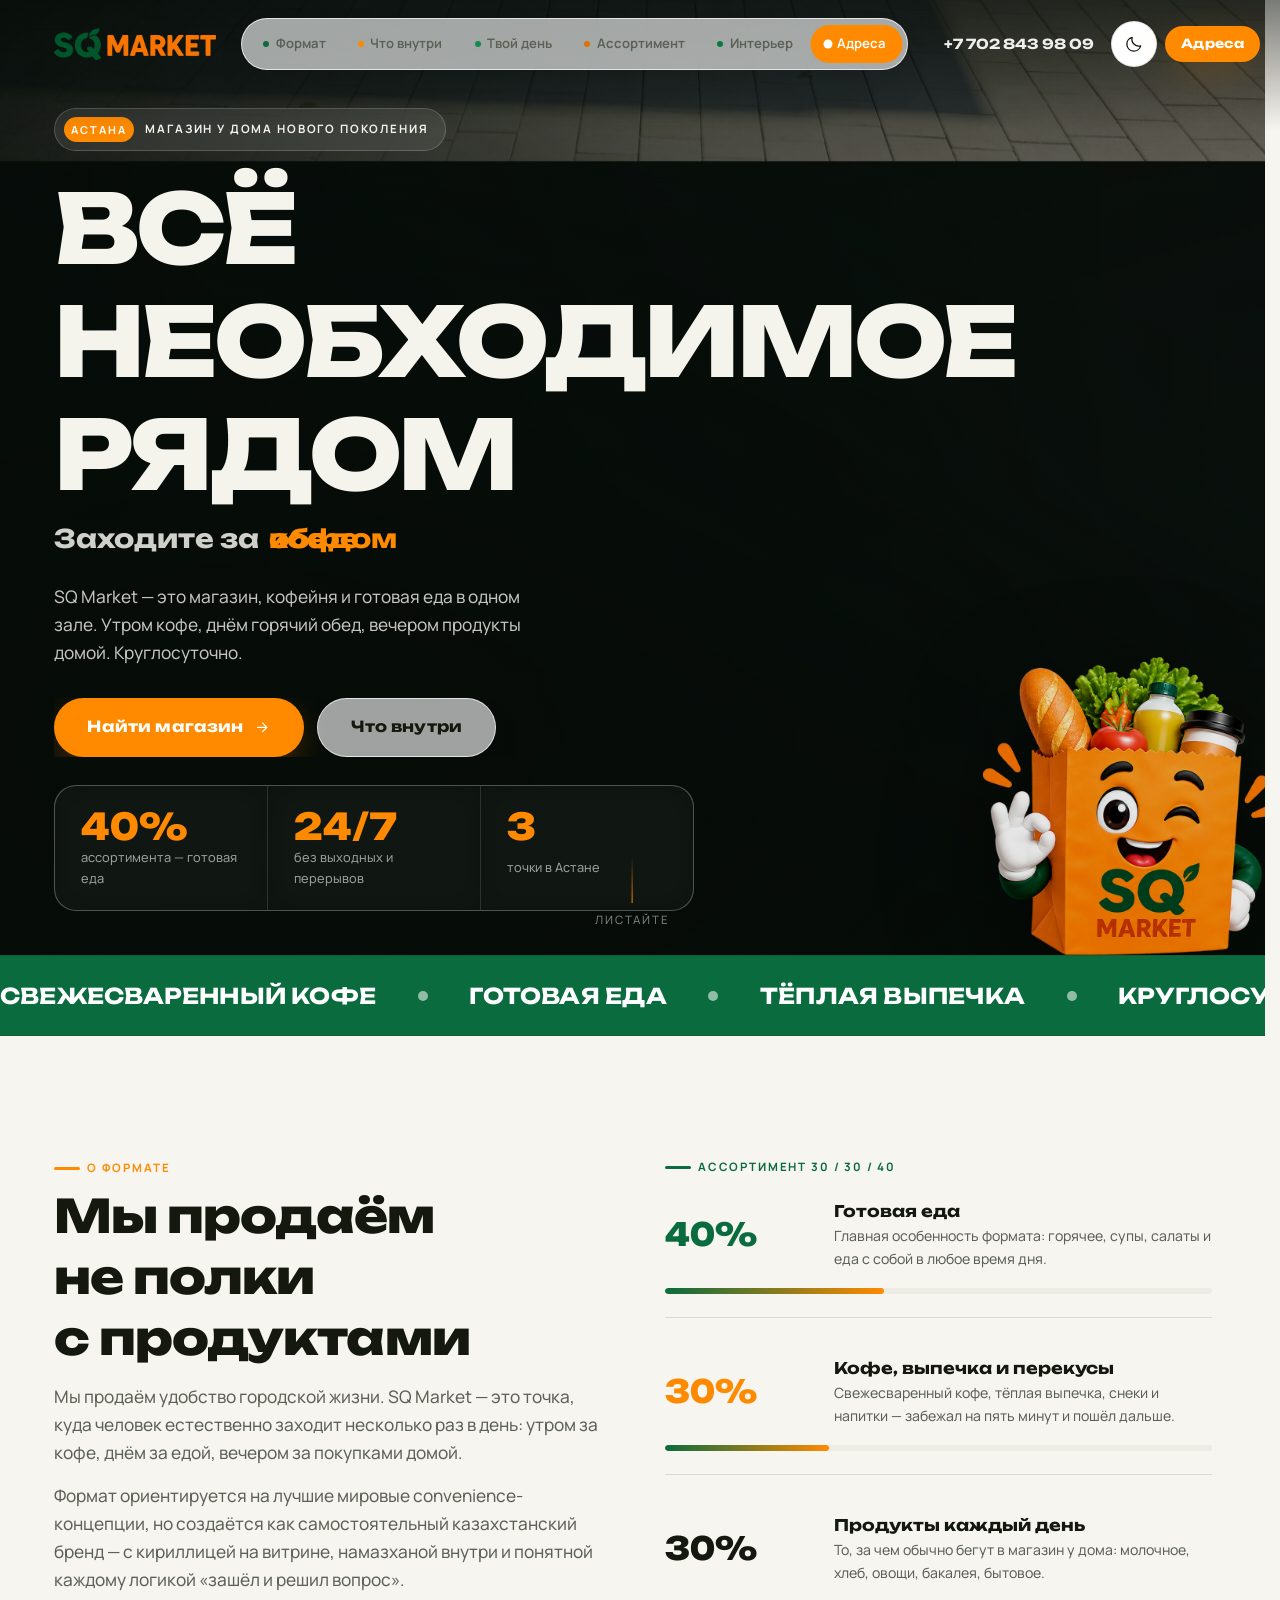
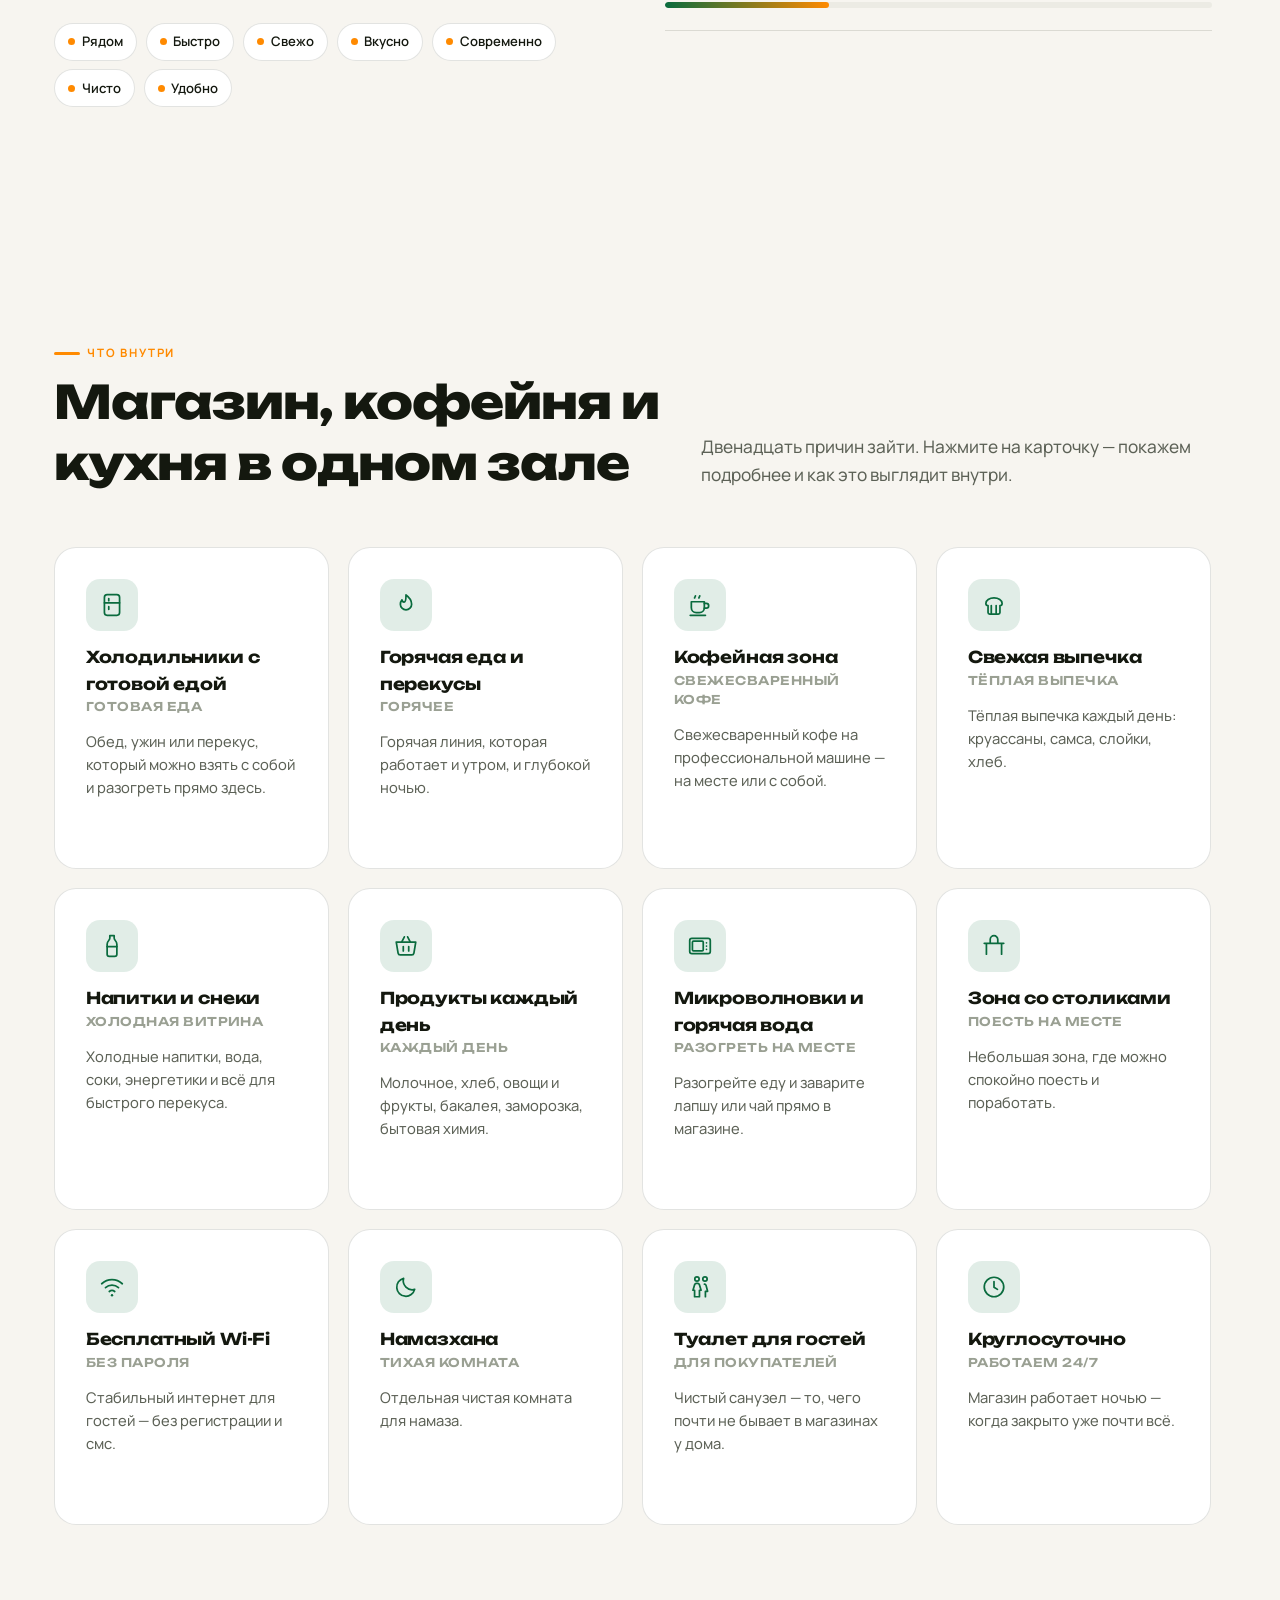
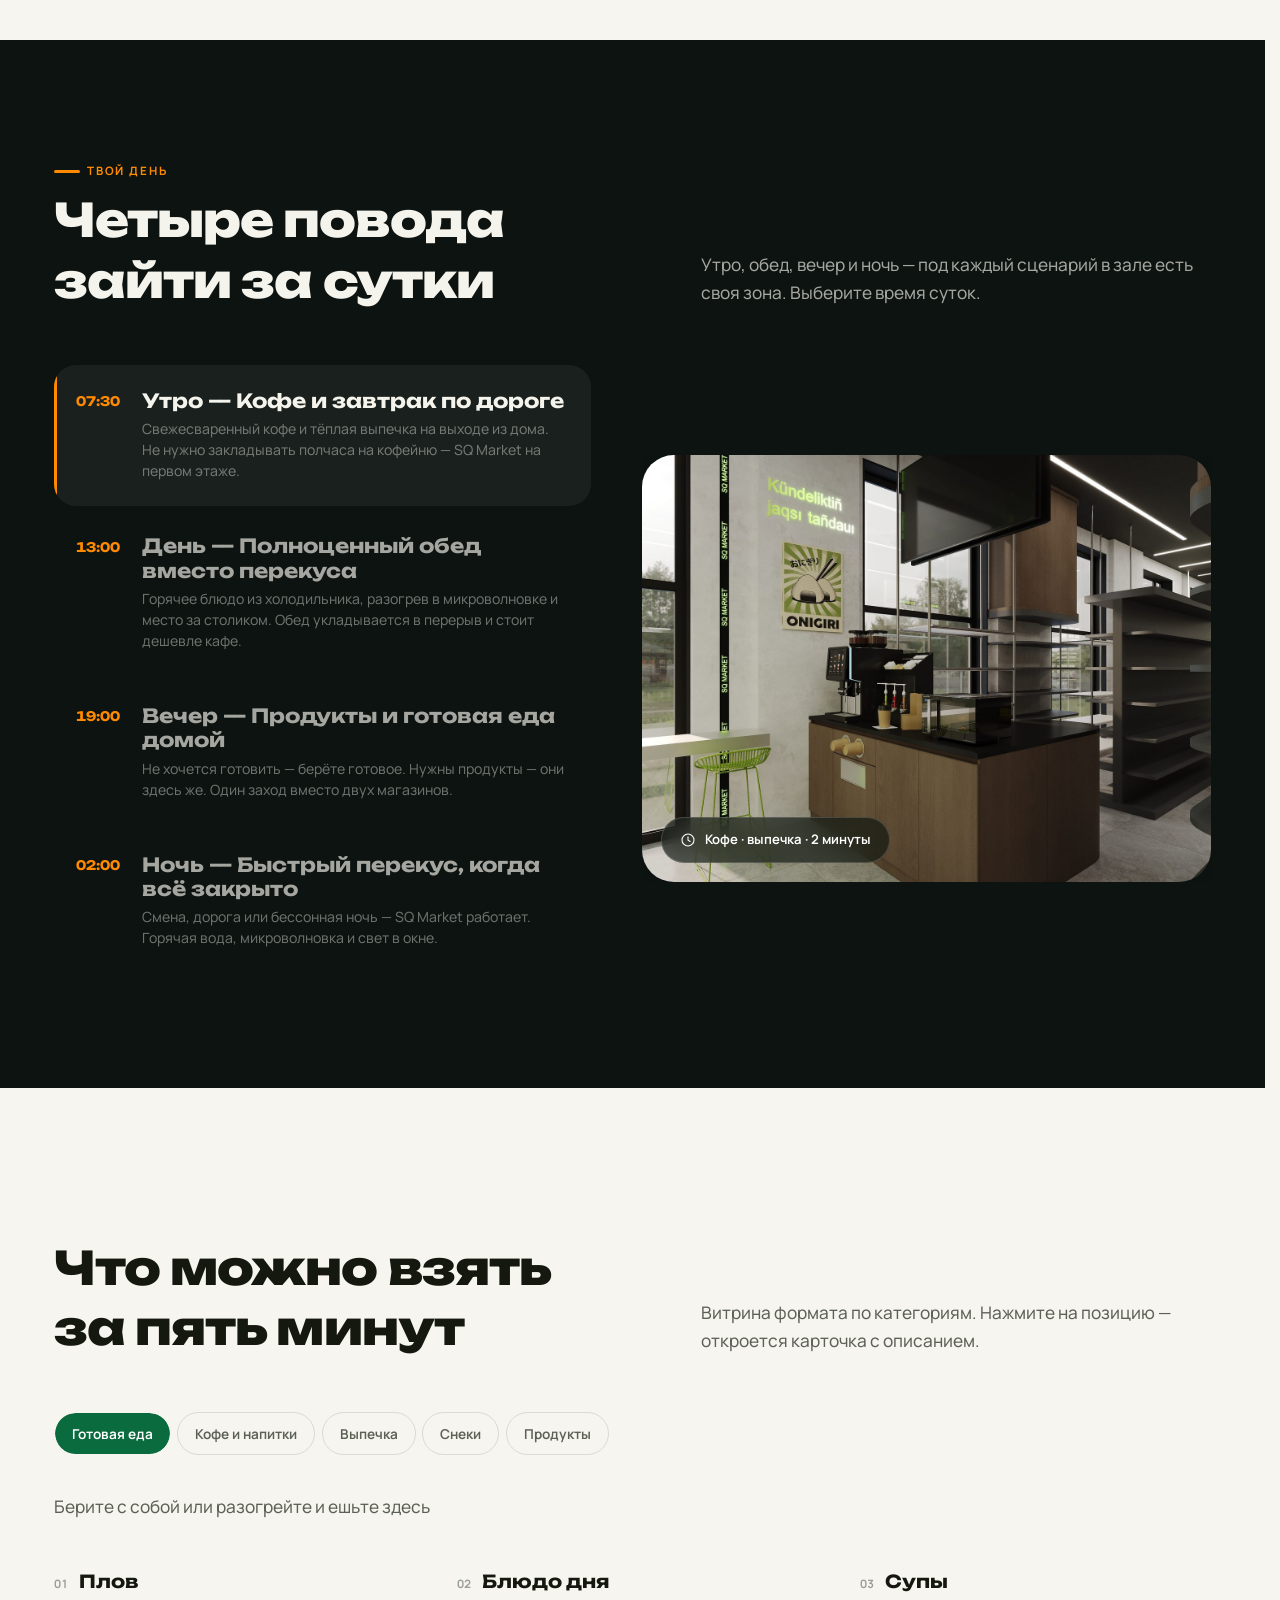
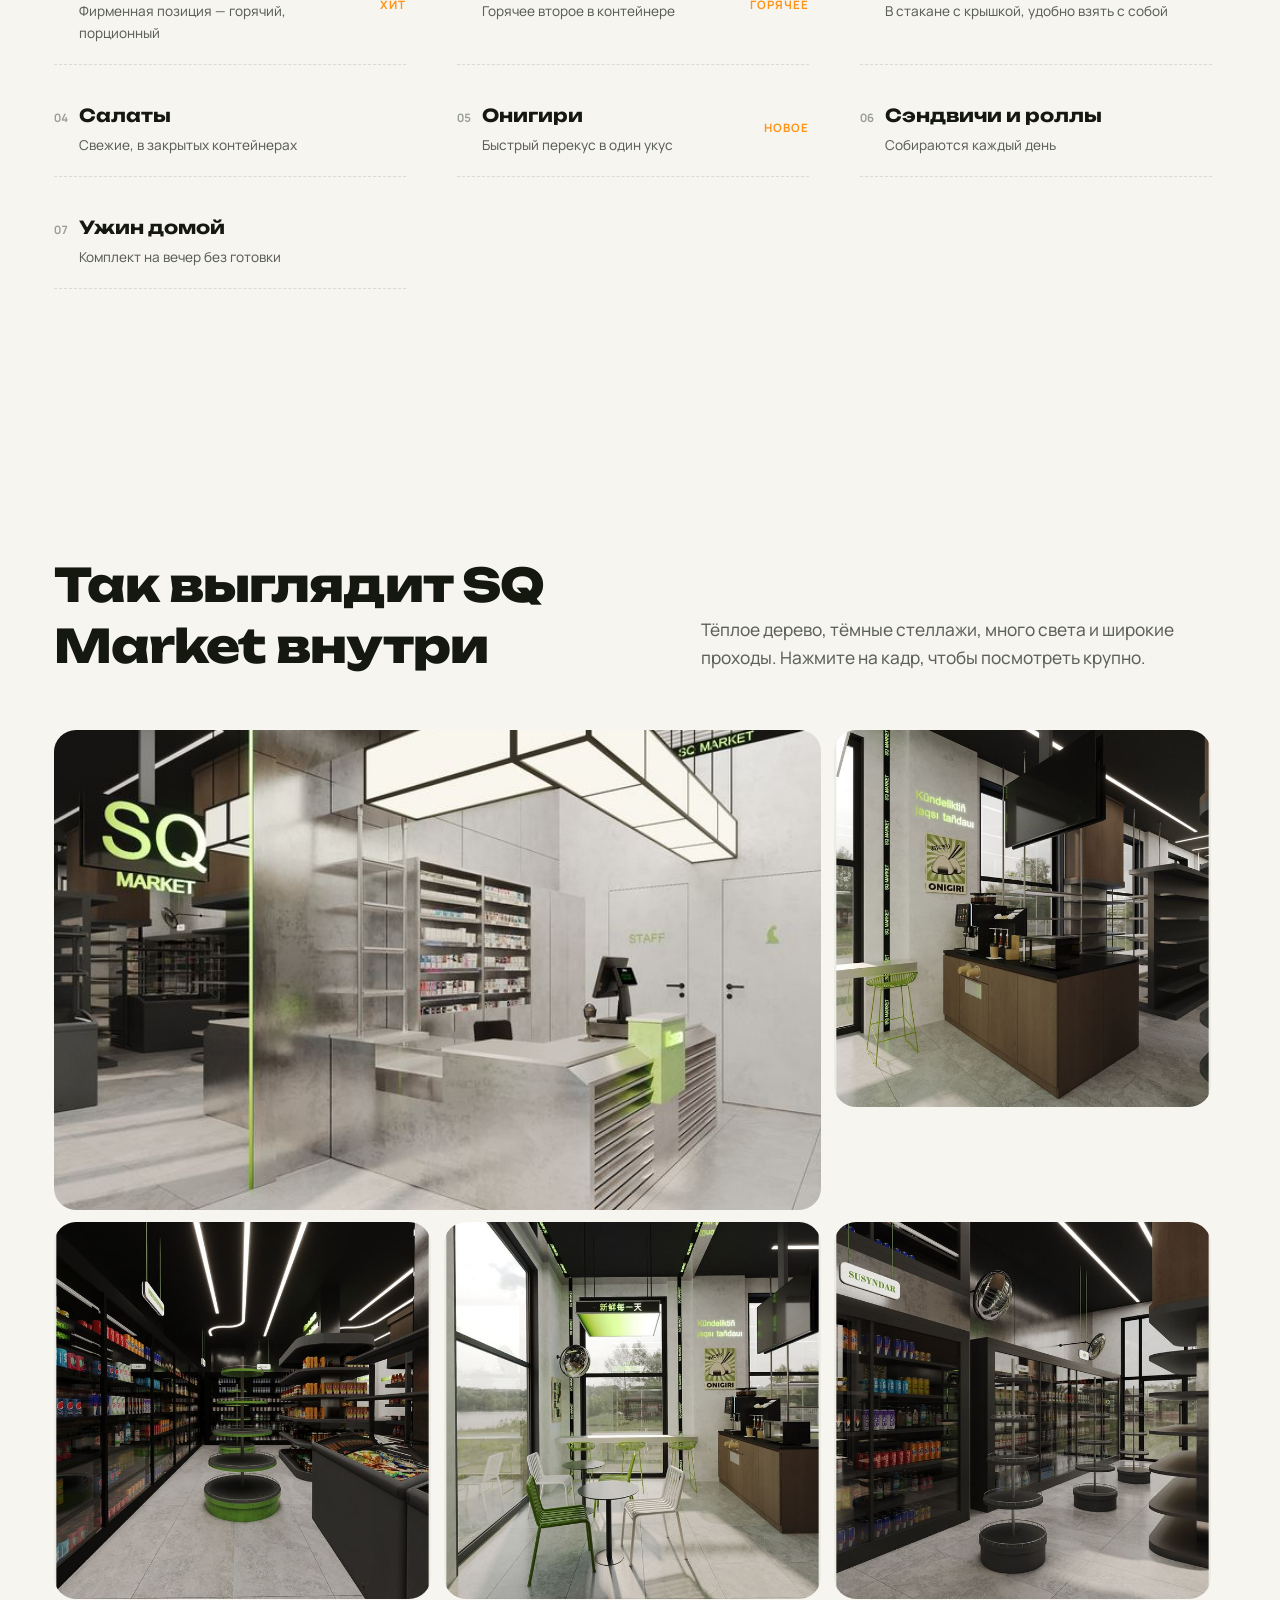
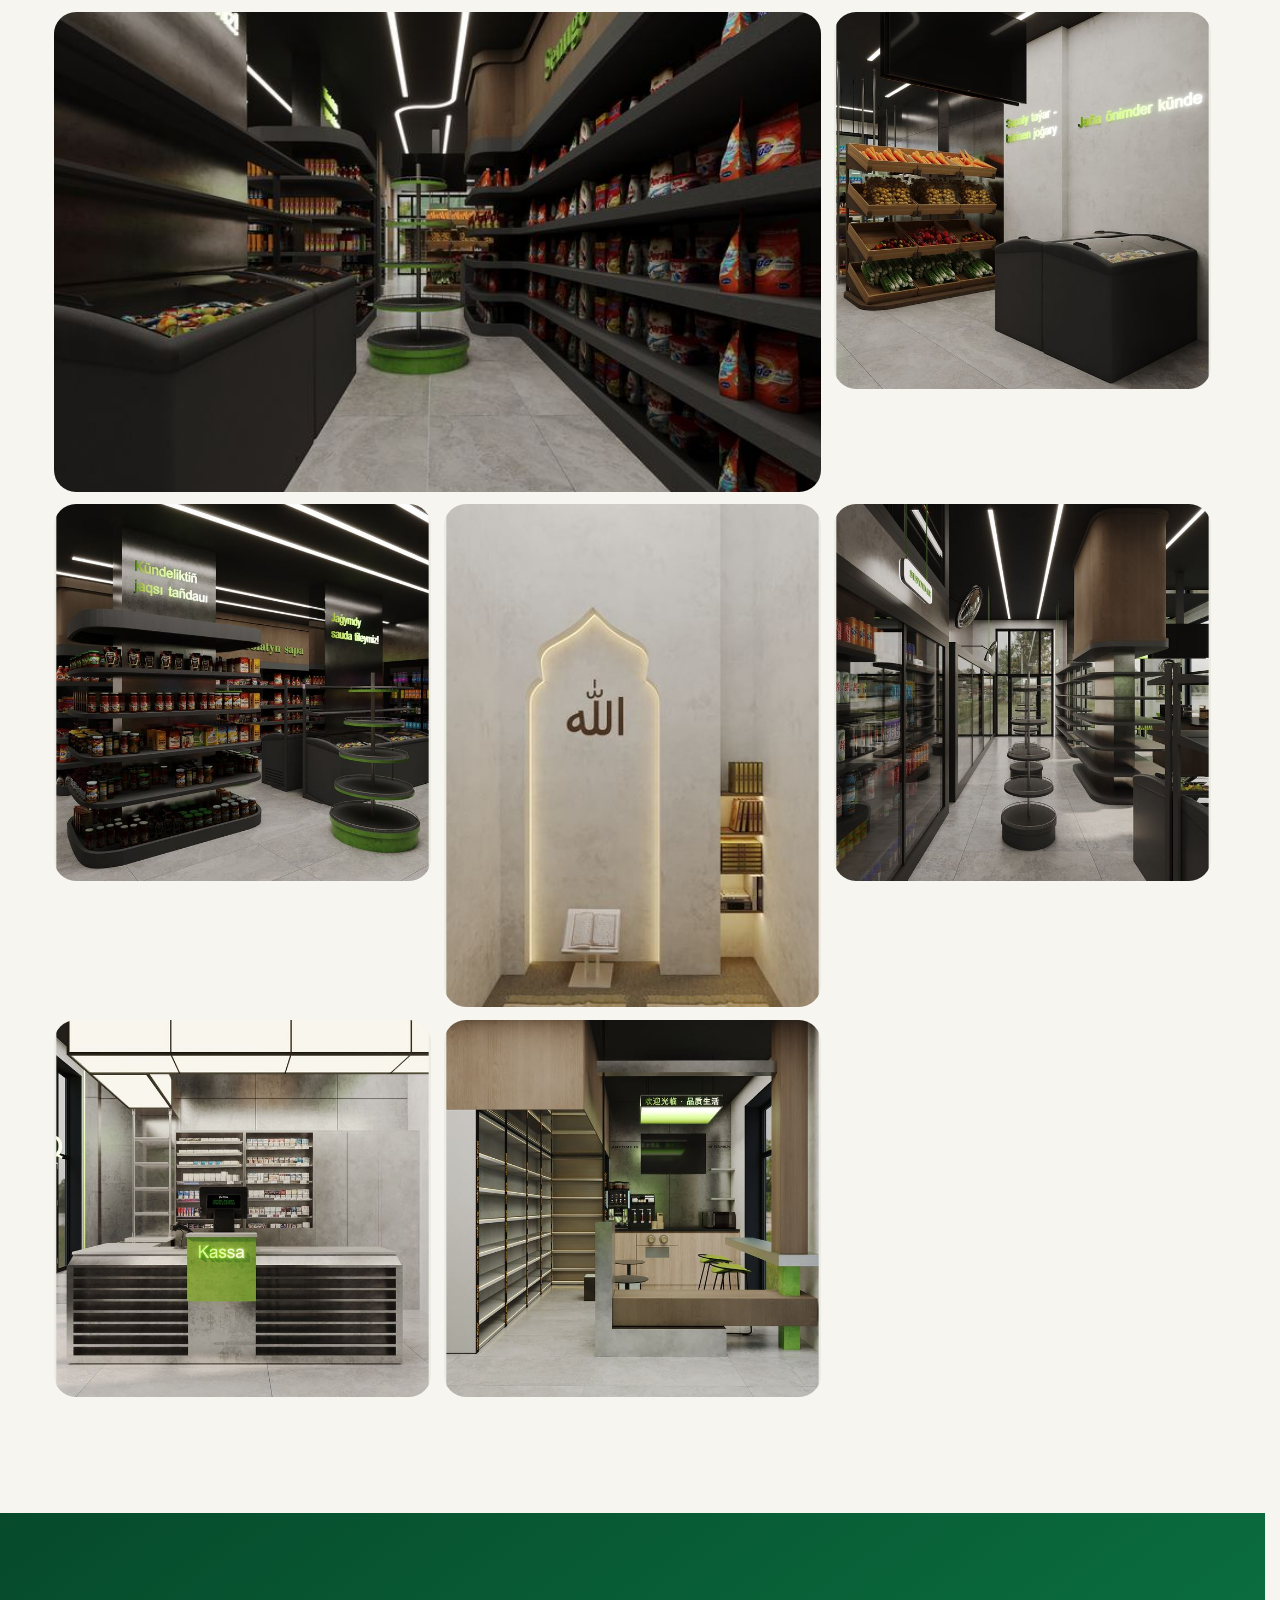
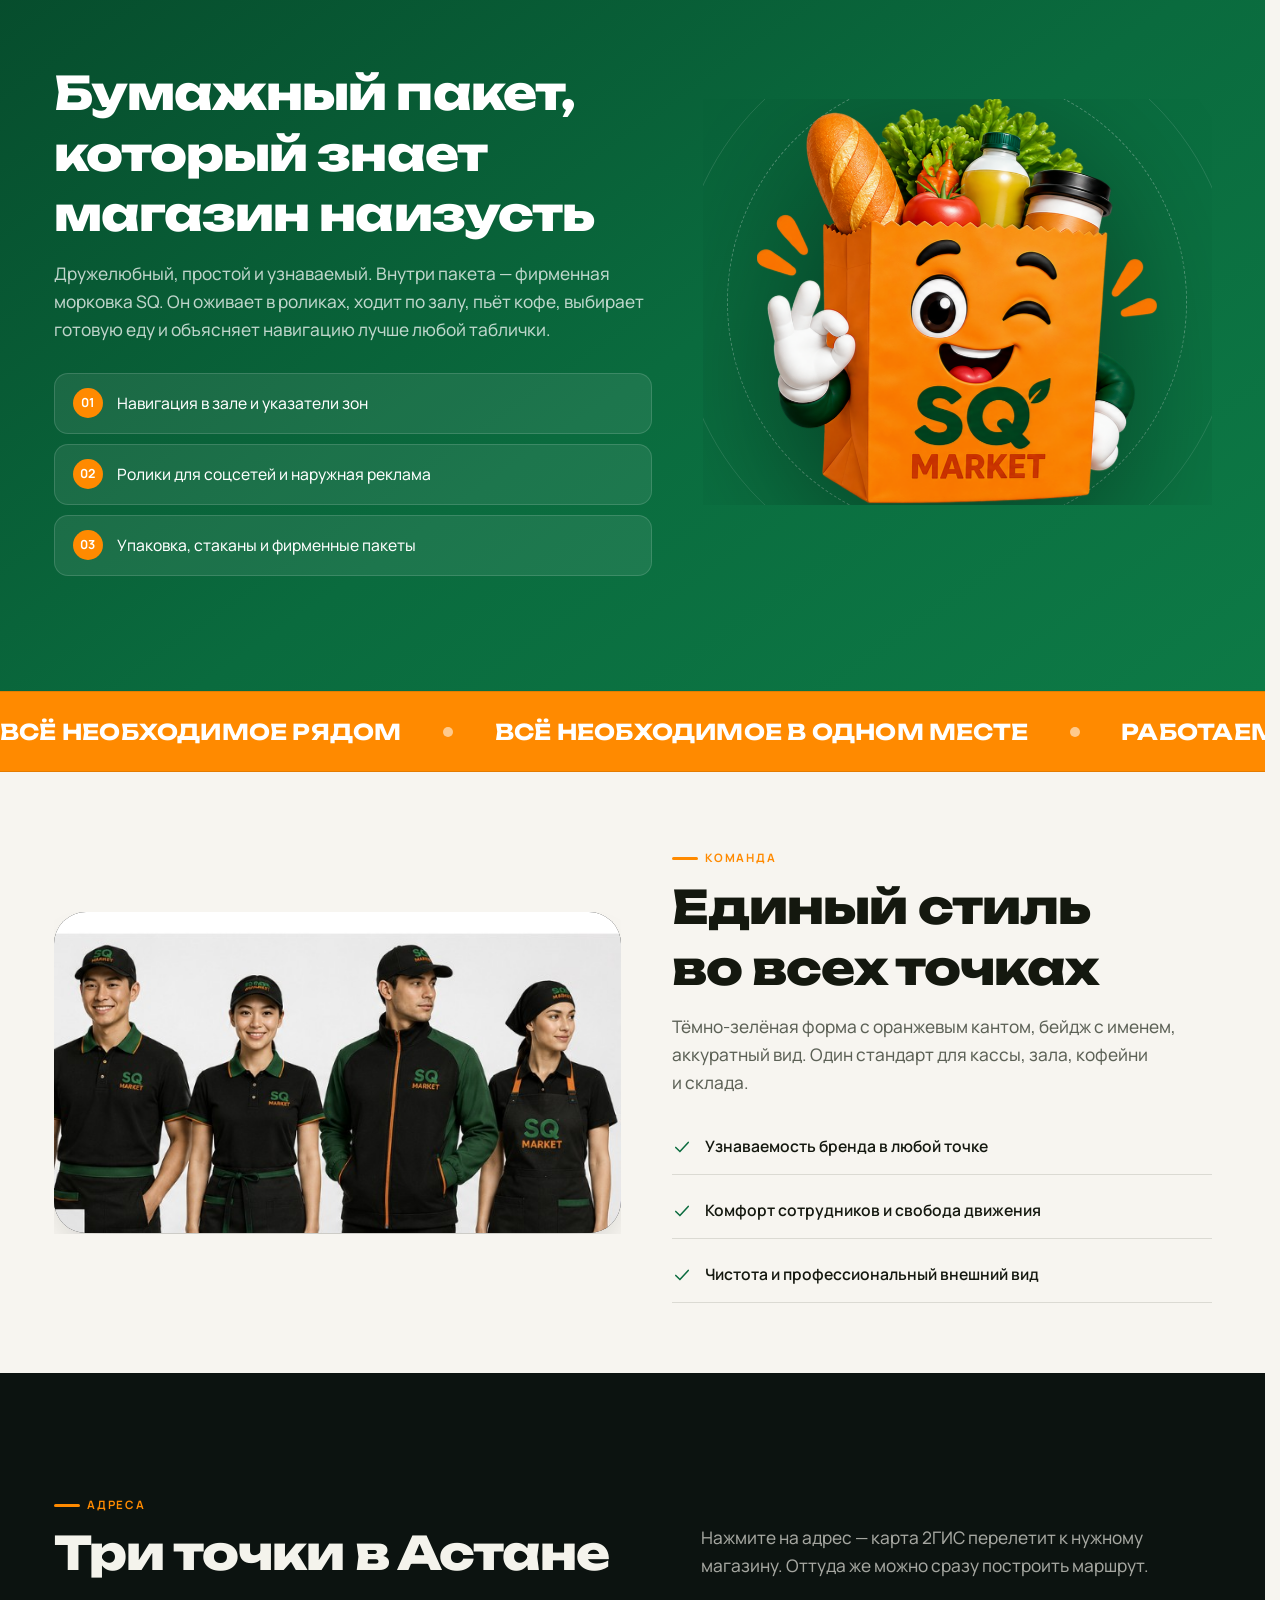
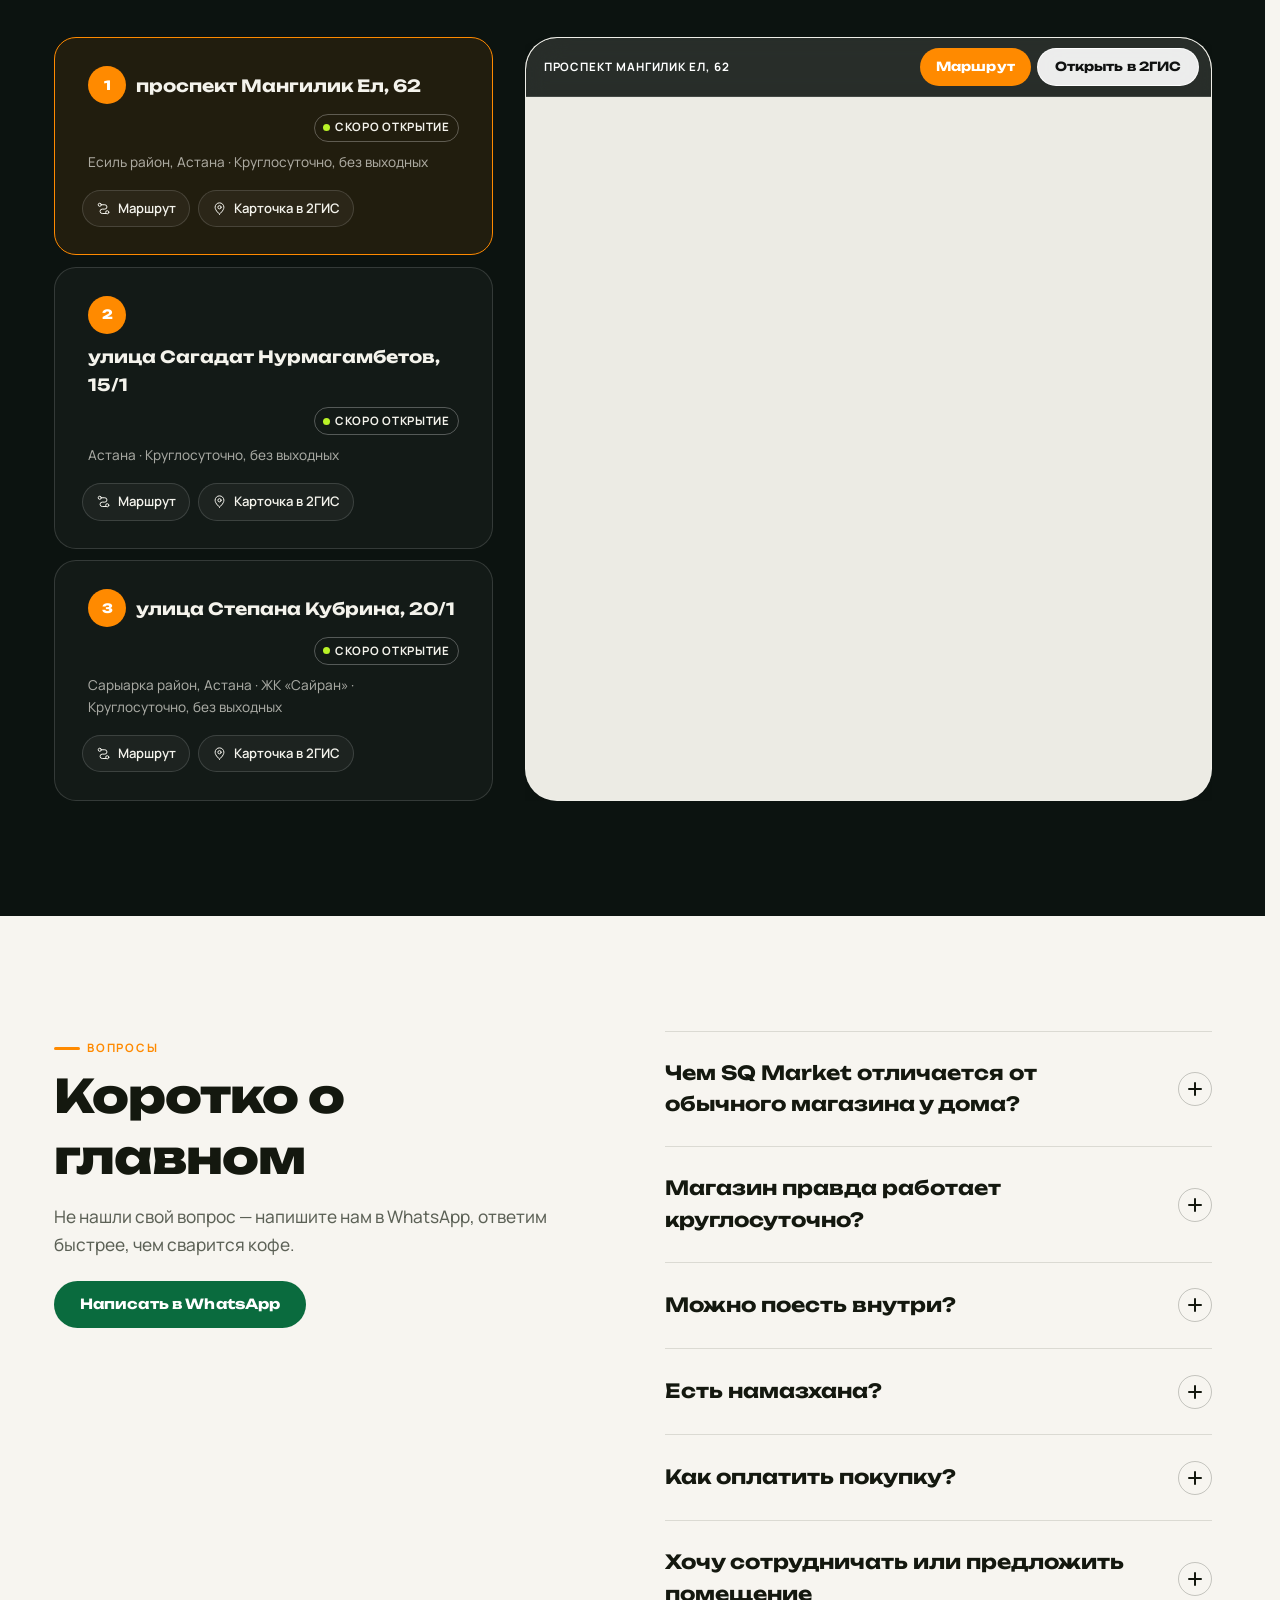
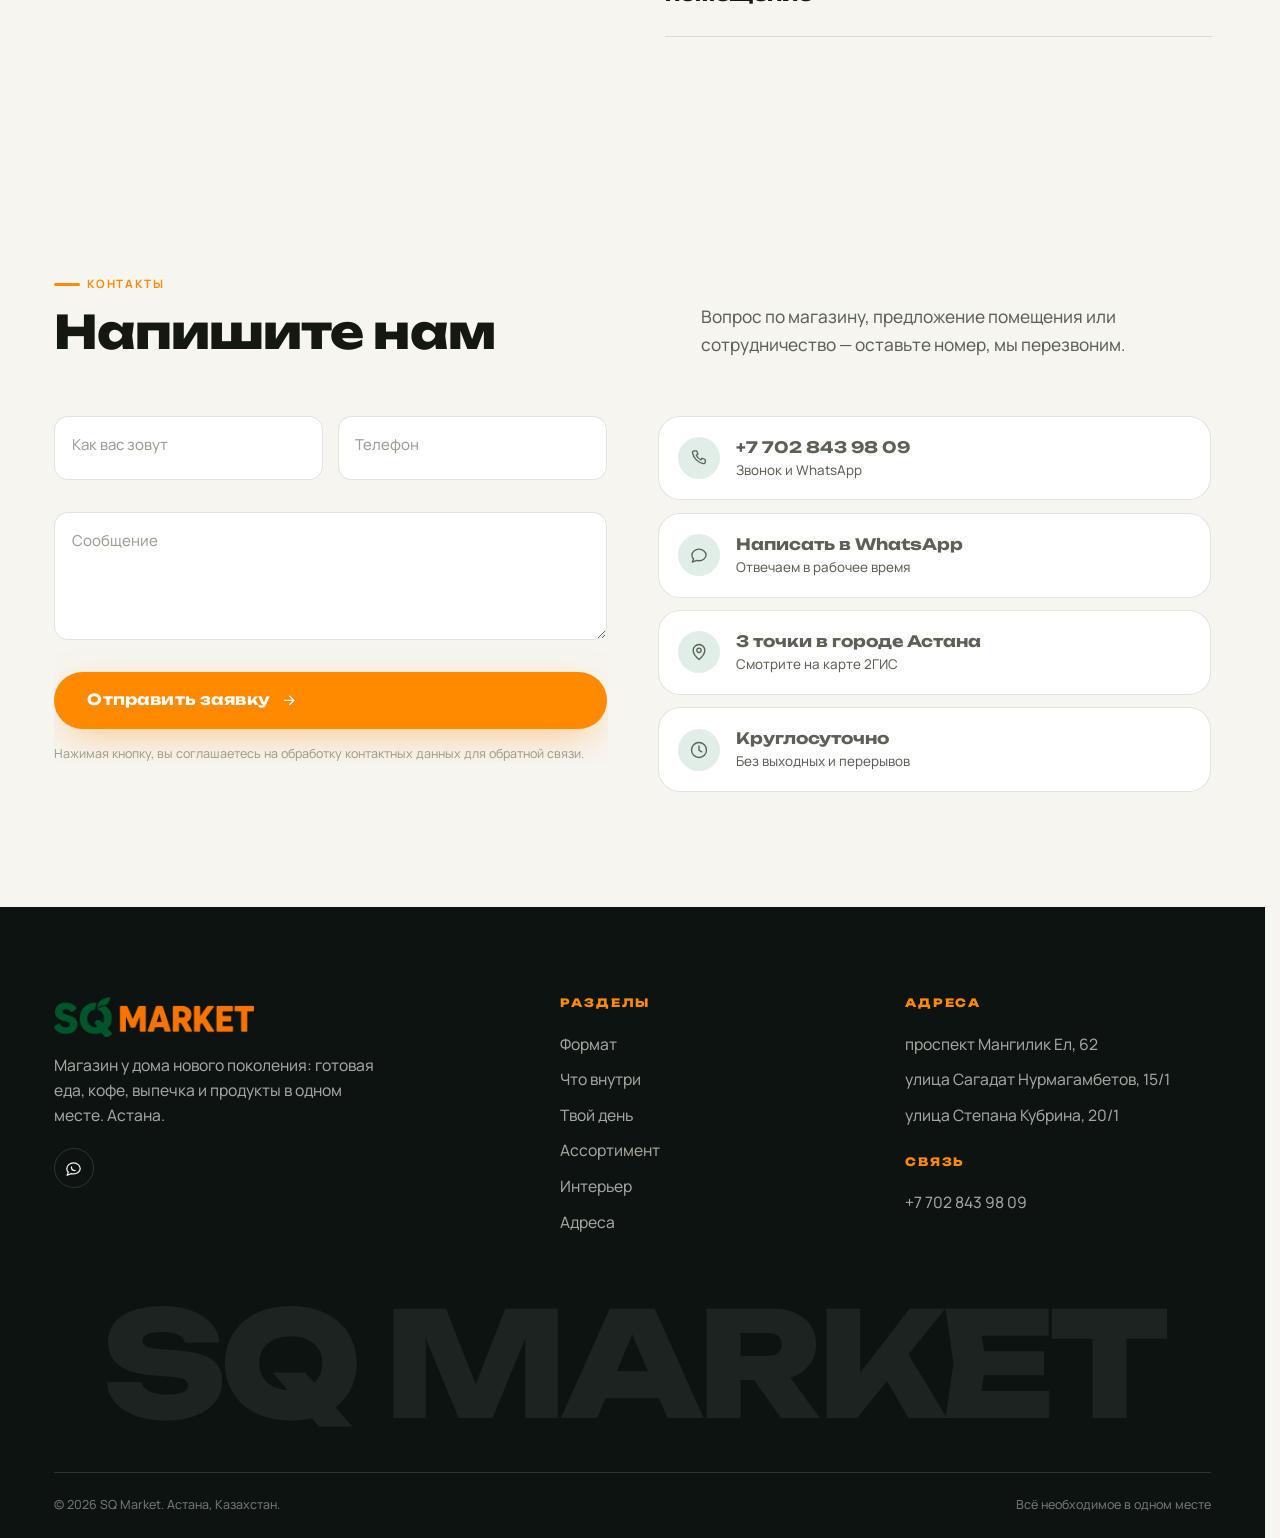
==== index.html @ 1589f026 "Третья точка на Степана Кубрина и новый телефон - добавлен третий магазин: улица Степана Кубрина, 20" ====
<!DOCTYPE html>
<html lang="ru" data-theme="light">
<head>
<meta charset="utf-8">
<meta name="viewport" content="width=device-width, initial-scale=1">
<title>SQ MARKET — магазин у дома нового поколения в Астане</title>
<meta name="description" content="SQ Market — современный convenience market в Астане: готовая еда, свежесваренный кофе, выпечка, продукты и зона со столиками. Круглосуточно, Wi-Fi, намазхана. Три точки в городе.">
<meta name="theme-color" content="#0a6b3e">

<meta property="og:type" content="website">
<meta property="og:title" content="SQ MARKET — всё необходимое рядом">
<meta property="og:description" content="Готовая еда, кофе, выпечка и продукты в одном месте. Круглосуточно. Астана.">
<meta property="og:image" content="assets/img/facade-day.jpg">
<meta property="og:locale" content="ru_RU">

<link rel="icon" href="assets/img/favicon.png" type="image/png">
<link rel="apple-touch-icon" href="assets/img/apple-touch-icon.png">

<link rel="preconnect" href="https://fonts.googleapis.com">
<link rel="preconnect" href="https://fonts.gstatic.com" crossorigin>
<link href="https://fonts.googleapis.com/css2?family=Manrope:wght@400;500;600;700&family=Unbounded:wght@600;700;800&display=swap" rel="stylesheet">

<link rel="stylesheet" href="assets/css/tokens.css?v=20">
<link rel="stylesheet" href="assets/css/base.css?v=20">
<link rel="stylesheet" href="assets/css/components.css?v=20">
<link rel="stylesheet" href="assets/css/sections.css?v=20">
<link rel="stylesheet" href="assets/css/mobile.css?v=20">
</head>

<body>

<!-- ============================================================
     ПРЕЛОАДЕР
     ============================================================ -->
<div id="preloader">
  <div class="preloader__inner">
    <img class="preloader__bag" src="assets/img/mascot.png" alt="" width="140" height="142">
    <div class="preloader__bar"><i></i></div>
    <p class="preloader__label">SQ Market · загружаем</p>
  </div>
</div>

<div class="scroll-progress" aria-hidden="true"></div>

<!-- ============================================================
     ШАПКА
     ============================================================ -->
<header class="site-header">
  <div class="wrap site-header__inner">
    <a class="brand" href="#top" aria-label="SQ Market — на главную">
      <img src="assets/img/logo-wordmark.png" alt="SQ Market" width="180" height="36">
    </a>

    <nav class="site-header__nav" aria-label="Основное меню">
      <div class="pill-nav"></div>
    </nav>

    <div class="site-header__actions">
      <a class="header-phone" href="#" data-phone>+7 702 843 98 09</a>
      <button class="icon-btn" type="button" data-theme-toggle aria-label="Сменить тему"></button>
      <a class="btn btn--accent btn--sm" href="#places" data-magnetic>
        <span class="btn__fill"></span>
        <span class="btn__slot"><span>Адреса</span><span aria-hidden="true">Адреса</span></span>
      </a>
      <button class="icon-btn burger" type="button" aria-expanded="false" aria-label="Меню">
        <span></span><span></span><span></span>
      </button>
    </div>
  </div>
</header>

<!-- Мобильное меню -->
<div class="mobile-nav" aria-hidden="true">
  <nav class="mobile-nav__links"></nav>
  <div class="mobile-nav__foot">
    <a class="btn btn--accent btn--block" href="#" data-wa target="_blank" rel="noopener">
      <span class="btn__fill"></span>
      <span class="btn__slot"><span>Написать в WhatsApp</span><span aria-hidden="true">Написать в WhatsApp</span></span>
    </a>
    <a class="btn btn--ghost btn--block" href="#" data-phone>
      <span class="btn__fill"></span>
      <span class="btn__slot"><span>+7 702 843 98 09</span><span aria-hidden="true">+7 702 843 98 09</span></span>
    </a>
  </div>
</div>

<main id="top">

  <!-- ============================================================
       ГЕРОЙ
       ============================================================ -->
  <section class="hero">
    <div class="hero__bg" data-parallax="0.12">
      <img src="assets/img/facade-day.jpg" alt="Фасад магазина SQ Market" fetchpriority="high" width="1600" height="1200">
    </div>
    <div class="hero__veil" aria-hidden="true"></div>
    <img class="hero__mascot" src="assets/img/mascot.png" alt="" aria-hidden="true" width="400" height="405">

    <div class="wrap hero__grid">
      <div>
        <p class="hero__kicker" data-reveal><b>Астана</b> Магазин у дома нового поколения</p>

        <h1 class="hero__title" data-split data-fit>Всё необходимое рядом</h1>

        <p class="hero__rot" data-reveal style="--d:340ms">
          Заходите за <span class="rotator"></span>
        </p>

        <p class="hero__sub" data-reveal style="--d:440ms">
          SQ Market — это магазин, кофейня и готовая еда в одном зале.
          Утром кофе, днём горячий обед, вечером продукты домой. Круглосуточно.
        </p>

        <div class="hero__cta" data-reveal style="--d:540ms">
          <a class="btn btn--accent btn--lg" href="#places" data-magnetic>
            <span class="btn__fill"></span>
            <span class="btn__slot"><span>Найти магазин</span><span aria-hidden="true">Найти магазин</span></span>
            <span class="btn__ico">
              <svg viewBox="0 0 24 24" fill="none" stroke="currentColor" stroke-width="1.8" stroke-linecap="round" stroke-linejoin="round"><path d="M5 12h13M12.5 6l6 6-6 6"/></svg>
              <svg viewBox="0 0 24 24" fill="none" stroke="currentColor" stroke-width="1.8" stroke-linecap="round" stroke-linejoin="round"><path d="M5 12h13M12.5 6l6 6-6 6"/></svg>
            </span>
          </a>
          <a class="btn btn--glass btn--lg" href="#inside" data-magnetic>
            <span class="btn__fill"></span>
            <span class="btn__slot"><span>Что внутри</span><span aria-hidden="true">Что внутри</span></span>
          </a>
        </div>

        <div class="hero__stats" id="hero-stats" data-reveal style="--d:640ms"></div>
      </div>
    </div>

    <div class="scroll-cue" aria-hidden="true"><i></i>листайте</div>
  </section>

  <!-- Бегущая строка -->
  <div class="ticker" aria-hidden="true">
    <div class="ticker__track" style="--dur:38s">
      <span class="ticker__item">Свежесваренный кофе</span>
      <span class="ticker__item">Готовая еда</span>
      <span class="ticker__item">Тёплая выпечка</span>
      <span class="ticker__item">Круглосуточно</span>
      <span class="ticker__item">Бесплатный Wi-Fi</span>
      <span class="ticker__item">Намазхана</span>
      <span class="ticker__item">Горячая вода</span>
      <span class="ticker__item">Горячая еда</span>
    </div>
  </div>

  <!-- ============================================================
       О ФОРМАТЕ
       ============================================================ -->
  <section id="about" class="section">
    <div class="wrap about__grid">
      <div class="about__sticky">
        <p class="label" data-reveal>О формате</p>
        <h2 data-split>Мы продаём не полки с продуктами</h2>
        <p class="lead" data-reveal style="--d:180ms">
          Мы продаём удобство городской жизни. SQ Market — это точка, куда человек
          естественно заходит несколько раз в день: утром за кофе, днём за едой,
          вечером за покупками домой.
        </p>
        <p class="lead" data-reveal style="--d:260ms">
          Формат ориентируется на лучшие мировые convenience-концепции, но создаётся
          как самостоятельный казахстанский бренд — с кириллицей на витрине,
          намазханой внутри и понятной каждому логикой «зашёл и решил вопрос».
        </p>
        <div class="row values" id="values" data-reveal style="--d:340ms"></div>
      </div>

      <div data-reveal="right">
        <p class="label label--green">Ассортимент 30 / 30 / 40</p>
        <div class="mix" id="mix"></div>
      </div>
    </div>
  </section>

  <!-- ============================================================
       ЧТО ВНУТРИ
       ============================================================ -->
  <section id="inside" class="section">
    <div class="wrap">
      <div class="sec-head sec-head--split">
        <div>
          <p class="label" data-reveal>Что внутри</p>
          <h2 data-split>Магазин, кофейня и кухня в одном зале</h2>
        </div>
        <p class="lead" data-reveal style="--d:200ms">
          Двенадцать причин зайти. Нажмите на карточку — покажем подробнее и
          как это выглядит внутри.
        </p>
      </div>
      <div class="inside__grid" id="inside-grid" data-dots></div>
      <div class="dots" hidden></div>
    </div>
  </section>

  <!-- ============================================================
       ТВОЙ ДЕНЬ С SQ
       ============================================================ -->
  <section id="day" class="section section--dark">
    <div class="wrap">
      <div class="sec-head sec-head--split">
        <div>
          <p class="label" data-reveal>Твой день</p>
          <h2 data-split>Четыре повода зайти за сутки</h2>
        </div>
        <p class="lead" data-reveal style="--d:200ms">
          Утро, обед, вечер и ночь — под каждый сценарий в зале есть своя зона.
          Выберите время суток.
        </p>
      </div>

      <div class="day__grid" data-tabs data-tabs-callback="sqDayTab">
        <div class="day__list" id="day-list" data-reveal="left"></div>
        <div class="day__stage" id="day-stage" data-reveal="right"></div>
      </div>
    </div>
  </section>

  <!-- ============================================================
       АССОРТИМЕНТ
       ============================================================ -->
  <section id="menu" class="section">
    <div class="wrap">
      <div class="sec-head sec-head--split">
        <div>
          <p class="label" data-reveal>Ассортимент</p>
          <h2 data-split>Что можно взять за пять минут</h2>
        </div>
        <p class="lead" data-reveal style="--d:200ms">
          Витрина формата по категориям. Нажмите на позицию — откроется карточка
          с описанием.
        </p>
      </div>

      <div class="menu__desktop" data-tabs data-reveal>
        <div class="tabs" id="menu-tabs"></div>
        <div id="menu-panels"></div>
      </div>

      <!-- то же самое для телефона: категории свёрнуты, секция короткая -->
      <div class="acc menu__mobile" id="menu-acc" data-reveal></div>
    </div>
  </section>

  <!-- ============================================================
       ГАЛЕРЕЯ
       ============================================================ -->
  <section id="gallery" class="section">
    <div class="wrap">
      <div class="sec-head sec-head--split">
        <div>
          <p class="label" data-reveal>Интерьер</p>
          <h2 data-split>Так выглядит SQ Market внутри</h2>
        </div>
        <p class="lead" data-reveal style="--d:200ms">
          Тёплое дерево, тёмные стеллажи, много света и широкие проходы.
          Нажмите на кадр, чтобы посмотреть крупно.
        </p>
      </div>
      <div class="gallery__grid" id="gallery-grid" data-dots></div>
      <div class="dots" hidden></div>
    </div>
  </section>

  <!-- ============================================================
       ПЕРСОНАЖ
       ============================================================ -->
  <section class="section mascot">
    <div class="wrap mascot__grid">
      <div>
        <p class="label" data-reveal style="color:#ffba00">Персонаж бренда</p>
        <h2 data-split>Бумажный пакет, который знает магазин наизусть</h2>
        <p class="lead" data-reveal style="--d:200ms">
          Дружелюбный, простой и узнаваемый. Внутри пакета — фирменная морковка SQ.
          Он оживает в роликах, ходит по залу, пьёт кофе, выбирает готовую еду
          и объясняет навигацию лучше любой таблички.
        </p>

        <div class="mascot__uses">
          <div class="mascot__use" data-reveal style="--d:260ms"><b>01</b><span>Навигация в зале и указатели зон</span></div>
          <div class="mascot__use" data-reveal style="--d:320ms"><b>02</b><span>Ролики для соцсетей и наружная реклама</span></div>
          <div class="mascot__use" data-reveal style="--d:380ms"><b>03</b><span>Упаковка, стаканы и фирменные пакеты</span></div>
        </div>
      </div>

      <div class="mascot__art" data-reveal="scale">
        <span class="mascot__ring mascot__ring--2" aria-hidden="true"></span>
        <span class="mascot__ring" aria-hidden="true"></span>
        <img src="assets/img/mascot.png" alt="Фирменный персонаж SQ Market — бумажный пакет" data-parallax="0.06" width="400" height="405">
      </div>
    </div>
  </section>

  <!-- Бегущая строка №2 -->
  <div class="ticker ticker--orange" aria-hidden="true">
    <div class="ticker__track" style="--dur:30s">
      <span class="ticker__item">Всё необходимое рядом</span>
      <span class="ticker__item">Всё необходимое в одном месте</span>
      <span class="ticker__item">Работаем ночью</span>
      <span class="ticker__item">Круглосуточно</span>
    </div>
  </div>

  <!-- ============================================================
       КОМАНДА
       ============================================================ -->
  <section class="section section--tight">
    <div class="wrap team__grid">
      <div class="team__photo" data-reveal="left">
        <img src="assets/img/uniform.jpg?v=20" alt="Форма сотрудников SQ Market" loading="lazy" width="656" height="372">
      </div>
      <div data-reveal="right">
        <p class="label">Команда</p>
        <h2 data-split>Единый стиль во всех точках</h2>
        <p class="lead">
          Тёмно-зелёная форма с оранжевым кантом, бейдж с именем, аккуратный вид.
          Один стандарт для кассы, зала, кофейни и склада.
        </p>
        <ul class="team__list" style="margin-top:1.4rem">
          <li class="team__item"><svg viewBox="0 0 24 24" width="20" height="20" fill="none" stroke="currentColor" stroke-width="1.8" stroke-linecap="round" stroke-linejoin="round"><path d="m4.5 12.5 5 5 10-11"/></svg>Узнаваемость бренда в любой точке</li>
          <li class="team__item"><svg viewBox="0 0 24 24" width="20" height="20" fill="none" stroke="currentColor" stroke-width="1.8" stroke-linecap="round" stroke-linejoin="round"><path d="m4.5 12.5 5 5 10-11"/></svg>Комфорт сотрудников и свобода движения</li>
          <li class="team__item"><svg viewBox="0 0 24 24" width="20" height="20" fill="none" stroke="currentColor" stroke-width="1.8" stroke-linecap="round" stroke-linejoin="round"><path d="m4.5 12.5 5 5 10-11"/></svg>Чистота и профессиональный внешний вид</li>
        </ul>
      </div>
    </div>
  </section>

  <!-- ============================================================
       АДРЕСА + КАРТА 2ГИС
       ============================================================ -->
  <section id="places" class="section section--dark">
    <div class="wrap">
      <div class="sec-head sec-head--split">
        <div>
          <p class="label" data-reveal>Адреса</p>
          <h2 data-split>Три точки в Астане</h2>
        </div>
        <p class="lead" data-reveal style="--d:200ms">
          Нажмите на адрес — карта 2ГИС перелетит к нужному магазину.
          Оттуда же можно сразу построить маршрут.
        </p>
      </div>

      <div class="places__grid">
        <div id="branches" data-reveal="left"></div>

        <div class="map" id="map" data-reveal="right">
          <div class="map__loader">Загружаем карту 2ГИС…</div>

          <!-- Показывается, если у точки ещё нет карточки в 2ГИС -->
          <div class="map__soon">
            <b>Точка ещё не появилась на карте 2ГИС</b>
            <span>Магазин готовится к открытию. Маршрут и адрес уже работают —
            кнопки на панели выше.</span>
          </div>
          <iframe id="map-frame" title="SQ Market на карте 2ГИС"
                  referrerpolicy="no-referrer-when-downgrade"></iframe>

          <!-- Панель поверх виджета: свои ссылки вместо его собственных,
               которые ведут на московский домен -->
          <div class="map__bar">
            <span class="map__tag"><span>Астана</span></span>
            <div class="map__actions">
            <a class="btn btn--accent btn--sm" data-map-route href="#" target="_blank" rel="noopener">
              <span class="btn__fill"></span>
              <span class="btn__slot"><span>Маршрут</span><span aria-hidden="true">Маршрут</span></span>
            </a>
            <a class="btn btn--glass btn--sm" data-map-open href="#" target="_blank" rel="noopener">
              <span class="btn__fill"></span>
              <span class="btn__slot"><span>Открыть в 2ГИС</span><span aria-hidden="true">Открыть в 2ГИС</span></span>
            </a>
            </div>
          </div>
        </div>
      </div>
    </div>
  </section>

  <!-- ============================================================
       ВОПРОСЫ
       ============================================================ -->
  <section id="faq" class="section">
    <div class="wrap about__grid">
      <div class="about__sticky">
        <p class="label" data-reveal>Вопросы</p>
        <h2 data-split>Коротко о главном</h2>
        <p class="lead" data-reveal style="--d:180ms">
          Не нашли свой вопрос — напишите нам в WhatsApp, ответим быстрее,
          чем сварится кофе.
        </p>
        <div class="row" style="margin-top:1.4rem" data-reveal style="--d:260ms">
          <a class="btn btn--primary" href="#" data-wa target="_blank" rel="noopener" data-magnetic>
            <span class="btn__fill"></span>
            <span class="btn__slot"><span>Написать в WhatsApp</span><span aria-hidden="true">Написать в WhatsApp</span></span>
          </a>
        </div>
      </div>

      <div class="acc" id="faq-list" data-reveal="right"></div>
    </div>
  </section>

  <!-- ============================================================
       КОНТАКТЫ
       ============================================================ -->
  <section id="contact" class="section">
    <div class="wrap">
      <div class="sec-head sec-head--split">
        <div>
          <p class="label" data-reveal>Контакты</p>
          <h2 data-split>Напишите нам</h2>
        </div>
        <p class="lead" data-reveal style="--d:200ms">
          Вопрос по магазину, предложение помещения или сотрудничество —
          оставьте номер, мы перезвоним.
        </p>
      </div>

      <div class="contact__grid">
        <form class="contact__form" id="lead-form" novalidate data-reveal="left">
          <div class="contact__row">
            <div class="field">
              <input id="f-name" name="name" type="text" placeholder=" " required autocomplete="name">
              <label for="f-name">Как вас зовут</label>
              <p class="field__err"></p>
            </div>
            <div class="field">
              <input id="f-phone" name="phone" type="tel" placeholder=" " required autocomplete="tel">
              <label for="f-phone">Телефон</label>
              <p class="field__err"></p>
            </div>
          </div>
          <div class="field">
            <textarea id="f-msg" name="message" placeholder=" "></textarea>
            <label for="f-msg">Сообщение</label>
            <p class="field__err"></p>
          </div>

          <button class="btn btn--accent btn--lg" type="submit" data-magnetic>
            <span class="btn__fill"></span>
            <span class="btn__slot"><span>Отправить заявку</span><span aria-hidden="true">Отправить заявку</span></span>
            <span class="btn__ico">
              <svg viewBox="0 0 24 24" fill="none" stroke="currentColor" stroke-width="1.8" stroke-linecap="round" stroke-linejoin="round"><path d="M5 12h13M12.5 6l6 6-6 6"/></svg>
              <svg viewBox="0 0 24 24" fill="none" stroke="currentColor" stroke-width="1.8" stroke-linecap="round" stroke-linejoin="round"><path d="M5 12h13M12.5 6l6 6-6 6"/></svg>
            </span>
          </button>
          <p class="faint" style="font-size:.78rem">
            Нажимая кнопку, вы соглашаетесь на обработку контактных данных для обратной связи.
          </p>
        </form>

        <div class="contact__info" id="contact-info" data-reveal="right"></div>
      </div>
    </div>
  </section>
</main>

<!-- ============================================================
     ФУТЕР
     ============================================================ -->
<footer class="site-footer">
  <div class="wrap">
    <div class="footer__grid">
      <div class="footer__col">
        <img src="assets/img/logo-wordmark.png" alt="SQ Market" width="200" height="40" style="margin-bottom:1rem">
        <p class="muted" style="max-width:34ch">
          Магазин у дома нового поколения: готовая еда, кофе, выпечка и продукты
          в одном месте. Астана.
        </p>
        <div class="socials" id="socials" style="margin-top:1.2rem"></div>
      </div>

      <div class="footer__col">
        <h4>Разделы</h4>
        <ul id="footer-nav"></ul>
      </div>

      <div class="footer__col">
        <h4>Адреса</h4>
        <ul id="footer-addr"></ul>
        <h4 style="margin-top:1.4rem">Связь</h4>
        <a href="#" data-phone>+7 702 843 98 09</a>
      </div>
    </div>

    <div class="footer__big" aria-hidden="true" data-fit>SQ MARKET</div>

    <div class="footer__bottom">
      <span>© <span id="year"></span> SQ Market. Астана, Казахстан.</span>
      <span>Всё необходимое в одном месте</span>
    </div>
  </div>
</footer>

<button class="icon-btn to-top" type="button" aria-label="Наверх">
  <svg viewBox="0 0 24 24" width="20" height="20" fill="none" stroke="currentColor" stroke-width="1.8" stroke-linecap="round" stroke-linejoin="round"><path d="M12 19V5M6 11.5 12 5l6 6.5"/></svg>
</button>

<!-- ============================================================
     ВСПЛЫВАЮЩИЕ ОКНА
     ============================================================ -->
<div class="modal" id="modal" role="dialog" aria-modal="true" aria-hidden="true">
  <div class="modal__backdrop"></div>
  <div class="modal__panel">
    <button class="modal__close" type="button" aria-label="Закрыть">
      <svg viewBox="0 0 24 24" width="20" height="20" fill="none" stroke="currentColor" stroke-width="1.8" stroke-linecap="round"><path d="m6 6 12 12M18 6 6 18"/></svg>
    </button>
    <div class="modal__content"></div>
  </div>
</div>

<div class="modal lightbox" id="lightbox" role="dialog" aria-modal="true" aria-hidden="true" aria-label="Галерея">
  <div class="modal__backdrop"></div>
  <div class="modal__panel">
    <div class="lightbox__stage"><img alt=""></div>
    <div class="lightbox__bar">
      <span class="lightbox__caption"></span>
      <span class="row">
        <span class="lightbox__count"></span>
        <button class="icon-btn" type="button" data-lb-prev aria-label="Предыдущий кадр">
          <svg viewBox="0 0 24 24" width="20" height="20" fill="none" stroke="currentColor" stroke-width="1.8" stroke-linecap="round" stroke-linejoin="round"><path d="M19 12H6M11.5 6 5 12l6.5 6"/></svg>
        </button>
        <button class="icon-btn" type="button" data-lb-next aria-label="Следующий кадр">
          <svg viewBox="0 0 24 24" width="20" height="20" fill="none" stroke="currentColor" stroke-width="1.8" stroke-linecap="round" stroke-linejoin="round"><path d="M5 12h13M12.5 6l6 6-6 6"/></svg>
        </button>
        <button class="icon-btn" type="button" data-lb-close aria-label="Закрыть">
          <svg viewBox="0 0 24 24" width="20" height="20" fill="none" stroke="currentColor" stroke-width="1.8" stroke-linecap="round"><path d="m6 6 12 12M18 6 6 18"/></svg>
        </button>
      </span>
    </div>
  </div>
</div>

<!-- ============================================================
     СКРИПТЫ. Порядок важен.
     data.js — контент · icons.js — иконки · core.js — ядро
     ============================================================ -->
<script src="assets/js/data.js?v=20"></script>
<script src="assets/js/icons.js?v=20"></script>
<script src="assets/js/core.js?v=20"></script>
<script src="assets/js/ui.js?v=20"></script>
<script src="assets/js/modal.js?v=20"></script>
<script src="assets/js/nav.js?v=20"></script>
<script src="assets/js/map.js?v=20"></script>
<script src="assets/js/render.js?v=20"></script>
<script src="assets/js/main.js?v=20"></script>
</body>
</html>
---- assets/css/tokens.css ----
/* ============================================================
   SQ MARKET — ДИЗАЙН-ТОКЕНЫ
   Здесь живут ВСЕ цвета, шрифты, отступы и тайминги сайта.
   Хотите поменять фирменный цвет или скруглления — меняйте тут,
   и это подхватится на всём сайте. Больше нигде цвета не хардкодим.
   ============================================================ */

:root {
  /* --- Фирменные цвета (из брендбука SQ MARKET) --- */
  --brand-green: #0a6b3e;
  --brand-green-deep: #064a2b;
  --brand-green-soft: #128b4f;
  --brand-orange: #ff8a00;
  --brand-orange-warm: #ffba00;
  --brand-black: #101211;
  --brand-gray: #f2f2f2;
  --brand-white: #ffffff;

  /* Неоновый лайм — как подсветка в интерьере магазина. Используем точечно. */
  --neon: #b9f227;

  /* --- Семантические цвета: светлая тема (по умолчанию) --- */
  --bg: #f7f5f0;             /* основной фон страницы (тёплый кремовый) */
  --bg-elev: #ffffff;         /* карточки, поповеры */
  --bg-sunk: #ecebe4;         /* «утопленные» блоки, разделители-полосы */
  --ink: #14180f;             /* основной текст */
  --ink-soft: #5c6156;        /* вторичный текст */
  --ink-faint: #9aa093;       /* подписи, счётчики */
  --line: rgba(20, 24, 15, 0.12);
  --line-strong: rgba(20, 24, 15, 0.22);

  --accent: var(--brand-orange);
  --accent-ink: #ffffff;      /* текст на оранжевом */
  --primary: var(--brand-green);
  --primary-ink: #ffffff;     /* текст на зелёном */

  /* Тёмные секции внутри светлой темы (герой, «день», карта, футер) */
  --dark-bg: #0c1310;
  --dark-bg-2: #0a1a12;
  --dark-ink: #f4f3ec;
  --dark-ink-soft: rgba(244, 243, 236, 0.66);
  --dark-line: rgba(255, 255, 255, 0.14);

  /* Стекло (liquid glass кнопки и навигация) */
  --glass-bg: rgba(255, 255, 255, 0.62);
  --glass-line: rgba(255, 255, 255, 0.7);
  --glass-shadow: 0 18px 40px -18px rgba(16, 18, 17, 0.4);

  /* --- Типографика --- */
  --font-display: "Unbounded", "Manrope", system-ui, sans-serif;
  --font-body: "Manrope", system-ui, -apple-system, "Segoe UI", sans-serif;

  --fs-hero: clamp(1.7rem, 8.2vw, 6rem);
  --fs-h1: clamp(2.1rem, 5.4vw, 4.6rem);
  --fs-h2: clamp(1.7rem, 3.6vw, 3.1rem);
  --fs-h3: clamp(1.25rem, 2vw, 1.7rem);
  --fs-lead: clamp(1.02rem, 1.35vw, 1.28rem);
  --fs-body: clamp(0.98rem, 1.05vw, 1.06rem);
  --fs-small: 0.86rem;
  --fs-micro: 0.72rem;

  --lh-tight: 0.98;
  --lh-snug: 1.16;
  --lh-body: 1.62;
  --tracking-label: 0.16em;

  /* --- Сетка и отступы --- */
  --page-max: 1440px;
  --page-pad: clamp(1.15rem, 4.2vw, 4.5rem);
  --section-pad: clamp(4.5rem, 9vw, 9.5rem);
  --gap: clamp(1rem, 1.8vw, 2rem);

  /* --- Скругления --- */
  --r-xs: 8px;
  --r-sm: 14px;
  --r-md: 22px;
  --r-lg: 32px;
  --r-xl: 44px;
  --r-pill: 999px;

  /* --- Тени --- */
  --sh-sm: 0 2px 10px -4px rgba(16, 18, 17, 0.28);
  --sh-md: 0 20px 45px -24px rgba(16, 18, 17, 0.42);
  --sh-lg: 0 42px 90px -40px rgba(16, 18, 17, 0.52);
  --sh-glow: 0 12px 40px -12px rgba(255, 138, 0, 0.55);

  /* --- Тайминги и кривые движения --- */
  --t-fast: 0.18s;
  --t-base: 0.34s;
  --t-slow: 0.66s;
  --t-reveal: 1.05s;
  --e-out: cubic-bezier(0.22, 1, 0.36, 1);       /* мягкий выход */
  --e-inout: cubic-bezier(0.65, 0, 0.35, 1);
  --e-back: cubic-bezier(0.34, 1.56, 0.64, 1);   /* с лёгким «перелётом» */

  --z-cursor: 9999;
  --z-preloader: 900;
  --z-modal: 800;
  --z-header: 700;
}

/* ============================================================
   ТЁМНАЯ ТЕМА — переключается кнопкой-луной в шапке.
   Меняем только семантические переменные, фирменные не трогаем.
   ============================================================ */
[data-theme="dark"] {
  --bg: #0b100d;
  --bg-elev: #131a15;
  --bg-sunk: #0f1611;
  --ink: #f2f1e9;
  --ink-soft: rgba(242, 241, 233, 0.66);
  --ink-faint: rgba(242, 241, 233, 0.42);
  --line: rgba(255, 255, 255, 0.13);
  --line-strong: rgba(255, 255, 255, 0.26);

  --primary: #17a05c;
  --primary-ink: #04150c;

  --dark-bg: #070c09;
  --dark-bg-2: #08120c;

  --glass-bg: rgba(255, 255, 255, 0.07);
  --glass-line: rgba(255, 255, 255, 0.16);
  --glass-shadow: 0 18px 40px -18px rgba(0, 0, 0, 0.8);

  --sh-sm: 0 2px 10px -4px rgba(0, 0, 0, 0.6);
  --sh-md: 0 20px 45px -24px rgba(0, 0, 0, 0.75);
  --sh-lg: 0 42px 90px -40px rgba(0, 0, 0, 0.85);

  color-scheme: dark;
}
---- assets/css/base.css ----
/* ============================================================
   SQ MARKET — БАЗА: сброс, типографика, сетка, утилиты
   ============================================================ */

*,
*::before,
*::after { box-sizing: border-box; }

* { margin: 0; }

html {
  -webkit-text-size-adjust: 100%;
  scroll-behavior: smooth;
  scrollbar-gutter: stable;
  overflow-x: hidden;
  overscroll-behavior-x: none;
}


body {
  min-height: 100svh;
  background: var(--bg);
  color: var(--ink);
  font-family: var(--font-body);
  font-size: var(--fs-body);
  line-height: var(--lh-body);
  font-weight: 450;
  -webkit-font-smoothing: antialiased;
  text-rendering: optimizeLegibility;
  overflow-x: hidden;
  overscroll-behavior-x: none;

  /* Главное средство против «болтанки» вбок на iPhone: браузеру прямо
     сказано, что горизонтальные жесты на странице — не прокрутка.
     pinch-zoom оставляем, чтобы страницу можно было увеличить пальцами. */
  touch-action: pan-y pinch-zoom;
  transition: background var(--t-base) var(--e-out), color var(--t-base) var(--e-out);
}

body.is-locked { overflow: hidden; }

/* overflow:clip, в отличие от hidden, не создаёт контейнер прокрутки —
   именно из-за этого на iPhone страницу можно было утянуть вбок пальцем
   при свайпе каруселей. Ставим после правил body, чтобы не перебилось. */
@supports (overflow: clip) {
  html,
  body:not(.is-locked) { overflow-x: clip; }
}

img,
picture,
video,
canvas,
svg { display: block; max-width: 100%; }

/* У картинок в разметке проставлены width/height (чтобы страница не прыгала
   при загрузке). Без height:auto браузер берёт высоту из атрибута буквально,
   и картинка растягивается — так «плющило» персонажа. */
img { height: auto; }

input,
button,
textarea,
select { font: inherit; color: inherit; }

button { background: none; border: 0; cursor: pointer; }

a { color: inherit; text-decoration: none; }

ul, ol { list-style: none; padding: 0; }

::selection {
  background: var(--brand-orange);
  color: #fff;
}

:focus-visible {
  outline: 2px solid var(--brand-orange);
  outline-offset: 3px;
  border-radius: 4px;
}

/* --- Заголовки --- */
h1, h2, h3, h4 {
  font-family: var(--font-display);
  font-weight: 800;
  line-height: var(--lh-snug);
  letter-spacing: -0.02em;
  text-wrap: balance;
}

h1 { font-size: var(--fs-h1); line-height: var(--lh-tight); }
h2 { font-size: var(--fs-h2); }
h3 { font-size: var(--fs-h3); font-weight: 700; }

p { text-wrap: pretty; }

/* Вертикальный ритм внутри текстовых блоков */
h1 + .lead, h2 + .lead, h3 + .lead { margin-top: clamp(0.85rem, 1.5vw, 1.25rem); }
.lead + .lead { margin-top: 0.9rem; }
.label + h1, .label + h2, .label + h3 { margin-top: 0.75rem; }

/* ============================================================
   СЕТКА И СЕКЦИИ
   ============================================================ */
.wrap {
  width: 100%;
  max-width: var(--page-max);
  margin-inline: auto;
  padding-inline: var(--page-pad);
}

.section {
  position: relative;
  padding-block: var(--section-pad);
}

.section--tight { padding-block: clamp(3rem, 5.5vw, 5.5rem); }

/* Тёмная секция внутри светлой страницы */
.section--dark {
  background: var(--dark-bg);
  color: var(--dark-ink);
  --ink: var(--dark-ink);
  --ink-soft: var(--dark-ink-soft);
  --ink-faint: rgba(244, 243, 236, 0.42);
  --line: var(--dark-line);
  --line-strong: rgba(255, 255, 255, 0.28);
  --bg-elev: rgba(255, 255, 255, 0.045);
  --bg: var(--dark-bg);
}

/* Шапка секции: метка + заголовок + описание */
.sec-head {
  display: grid;
  gap: clamp(0.9rem, 1.6vw, 1.5rem);
  max-width: 62ch;
  margin-bottom: clamp(2.2rem, 4.5vw, 4rem);
}

.sec-head--wide { max-width: none; }

.sec-head--split {
  max-width: none;
  grid-template-columns: minmax(0, 1.1fr) minmax(0, 0.9fr);
  align-items: end;
  column-gap: var(--gap);
}

@media (max-width: 900px) {
  .sec-head--split { grid-template-columns: 1fr; }
}

/* Метка-«ярлык» над заголовком */
.label {
  display: inline-flex;
  align-items: center;
  gap: 0.6em;
  font-size: var(--fs-micro);
  font-weight: 700;
  letter-spacing: var(--tracking-label);
  text-transform: uppercase;
  color: var(--brand-orange);
}

.label::before {
  content: "";
  width: 26px;
  height: 3px;
  border-radius: 2px;
  background: currentColor;
}

.label--green { color: var(--primary); }

.lead {
  font-size: var(--fs-lead);
  color: var(--ink-soft);
  max-width: 58ch;
}

.muted { color: var(--ink-soft); }
.faint { color: var(--ink-faint); }

/* Казахская подпись рядом с русской — как на витрине магазина */
.kz {
  display: block;
  font-size: 0.74em;
  font-weight: 600;
  letter-spacing: 0.04em;
  color: var(--ink-faint);
  text-transform: uppercase;
}

/* Акценты в заголовках */
.hl-orange { color: var(--brand-orange); }
.hl-green { color: var(--primary); }

.hl-underline {
  position: relative;
  display: inline-block;
}

.hl-underline::after {
  content: "";
  position: absolute;
  left: 0;
  right: 0;
  bottom: 0.06em;
  height: 0.16em;
  border-radius: 3px;
  background: var(--brand-orange);
  transform: scaleX(var(--u, 0));
  transform-origin: left;
  transition: transform 0.9s var(--e-out) 0.25s;
}

.is-in .hl-underline { --u: 1; }

/* ============================================================
   ФИРМЕННЫЕ ОРАНЖЕВЫЕ ВЕРТИКАЛЬНЫЕ ЭЛЕМЕНТЫ (из брендбука)
   ============================================================ */
.bars {
  display: flex;
  gap: 5px;
  align-items: flex-end;
  height: 30px;
}

.bars i {
  display: block;
  width: 6px;
  border-radius: 3px;
  background: var(--brand-orange);
  height: 100%;
  transform-origin: bottom;
  animation: barPulse 1.9s var(--e-inout) infinite;
}

.bars i:nth-child(2) { background: var(--primary); animation-delay: 0.12s; }
.bars i:nth-child(3) { animation-delay: 0.24s; }
.bars i:nth-child(4) { background: var(--primary); animation-delay: 0.36s; }

@keyframes barPulse {
  0%, 100% { transform: scaleY(0.45); }
  50% { transform: scaleY(1); }
}

/* ============================================================
   УТИЛИТЫ
   ============================================================ */
.visually-hidden {
  position: absolute;
  width: 1px; height: 1px;
  padding: 0; margin: -1px;
  overflow: hidden;
  clip: rect(0 0 0 0);
  white-space: nowrap;
  border: 0;
}

.stack { display: grid; gap: var(--gap); }
.row { display: flex; flex-wrap: wrap; gap: 0.75rem; align-items: center; }

.grain {
  position: absolute;
  inset: 0;
  pointer-events: none;
  opacity: 0.4;
  mix-blend-mode: multiply;
  background-image: url("data:image/svg+xml,%3Csvg xmlns='http://www.w3.org/2000/svg' width='140' height='140'%3E%3Cfilter id='n'%3E%3CfeTurbulence type='fractalNoise' baseFrequency='0.85' numOctaves='3'/%3E%3C/filter%3E%3Crect width='100%25' height='100%25' filter='url(%23n)' opacity='0.32'/%3E%3C/svg%3E");
}

/* ============================================================
   ПОЯВЛЕНИЕ ПРИ СКРОЛЛЕ (навешивается из reveal.js)
   ============================================================ */
[data-reveal] {
  opacity: 0;
  transform: translate3d(0, 26px, 0);
  transition:
    opacity var(--t-reveal) var(--e-out),
    transform var(--t-reveal) var(--e-out);
  transition-delay: var(--d, 0ms);
  will-change: opacity, transform;
}

[data-reveal="clip"] {
  transform: none;
  clip-path: inset(0 0 100% 0);
  transition: clip-path 1.2s var(--e-out), opacity 0.6s linear;
}

[data-reveal="scale"] { transform: scale(1.06); }

[data-reveal="left"] { transform: translate3d(-34px, 0, 0); }
[data-reveal="right"] { transform: translate3d(34px, 0, 0); }

.is-in[data-reveal] {
  opacity: 1;
  transform: none;
  clip-path: inset(0 0 0 0);
}

/* Построчное появление заголовков: <h2 data-split>
   Строка едет из-под «шторки», поэтому у неё overflow:hidden.
   Запас сверху и снизу нужен, чтобы не срезало точки у Ё и хвосты у р, у, ц —
   лишняя высота компенсируется отрицательным отступом между строками. */
.split-line {
  display: block;
  overflow: hidden;
  padding-block: 0.16em;
  margin-block: -0.16em;
}

.split-line > span {
  display: block;
  transform: translate3d(0, 105%, 0);
  transition: transform 1s var(--e-out);
  transition-delay: var(--d, 0ms);
}

.is-in .split-line > span { transform: none; }

@media (prefers-reduced-motion: reduce) {
  html { scroll-behavior: auto; }
  *,
  *::before,
  *::after {
    animation-duration: 0.001ms !important;
    animation-iteration-count: 1 !important;
    transition-duration: 0.001ms !important;
  }
  [data-reveal],
  .split-line > span { opacity: 1; transform: none; clip-path: none; }
}
---- assets/css/components.css ----
/* ============================================================
   SQ MARKET — КОМПОНЕНТЫ
   Кнопки, «жидкая» навигация, карточки, модалки, лайтбокс,
   бегущая строка, аккордеон, формы, курсор, прелоадер.
   ============================================================ */

/* ============================================================
   1. КНОПКИ
   Разметка (важно — её ждёт buttons.js):
   <a class="btn btn--accent" data-magnetic>
     <span class="btn__fill"></span>
     <span class="btn__slot"><span>Текст</span><span aria-hidden="true">Текст</span></span>
     <span class="btn__ico">→</span>
   </a>
   ============================================================ */
.btn {
  position: relative;
  display: inline-flex;
  align-items: center;
  gap: 0.7em;
  padding: 1.02em 1.85em;
  border-radius: var(--r-pill);
  font-family: var(--font-display);
  font-size: 0.87rem;
  font-weight: 700;
  letter-spacing: 0.01em;
  line-height: 1;
  isolation: isolate;
  overflow: hidden;
  cursor: pointer;
  user-select: none;
  -webkit-tap-highlight-color: transparent;
  transform: translate3d(var(--mx, 0px), var(--my, 0px), 0);
  transition: transform 0.5s var(--e-out), box-shadow var(--t-base) var(--e-out),
    color var(--t-base) var(--e-out), border-color var(--t-base) var(--e-out);
}

.btn.is-magnetic { transition: transform 0.12s linear, box-shadow var(--t-base) var(--e-out); }

/* Заливка-«шторка», которая наезжает снизу */
.btn__fill {
  position: absolute;
  inset: 0;
  z-index: -1;
  border-radius: inherit;
  background: var(--btn-fill, var(--brand-orange));
  transform: translate3d(0, 101%, 0);
  transition: transform 0.62s var(--e-out);
}

.btn:hover .btn__fill,
.btn:focus-visible .btn__fill { transform: translate3d(0, 0, 0); }

/* «Слот-машина»: текст уезжает вверх, снизу приезжает копия */
.btn__slot {
  position: relative;
  display: grid;
  min-width: 0;
  overflow: hidden;
  height: 1.35em;
  line-height: 1.35;
}

.btn__slot > span {
  grid-area: 1 / 1;
  display: block;
  line-height: 1.35;
  white-space: nowrap;
  transition: transform 0.52s var(--e-out), opacity 0.3s linear;
}

.btn__slot > span:first-child { transform: translate3d(0, 0, 0); }
.btn__slot > span:last-child { transform: translate3d(0, 105%, 0); }

.btn:hover .btn__slot > span:first-child,
.btn:focus-visible .btn__slot > span:first-child { transform: translate3d(0, -105%, 0); }

.btn:hover .btn__slot > span:last-child,
.btn:focus-visible .btn__slot > span:last-child { transform: translate3d(0, 0, 0); }

/* Наведение — только там, где есть мышь. На тапе состояние :hover
   залипает и кнопка остаётся «нажатой». */
@media (hover: none) {
  .btn:hover .btn__fill { transform: translate3d(0, 101%, 0); }
  .btn:hover .btn__slot > span:first-child { transform: none; }
  .btn:hover .btn__slot > span:last-child { transform: translate3d(0, 105%, 0); }
  .btn:hover::after { transform: translate3d(-120%, 0, 0); }
  .btn:hover .btn__ico svg:first-child { transform: none; }
  .btn:hover .btn__ico svg:last-child { transform: translate3d(-140%, 0, 0); }
  .icon-btn:hover { transform: none; color: var(--ink); border-color: var(--line); }
  .icon-btn:hover::before { transform: scale(0); }
  .card:hover { transform: none; box-shadow: none; }
  .card:hover::before { transform: scaleX(0); }
  .card:hover .card__ico { transform: none; background: color-mix(in srgb, var(--primary) 12%, transparent); color: var(--primary); }
  .chip:hover { transform: none; background: var(--bg-elev); color: inherit; border-color: var(--line); }

  /* Ничего не должно сдвигаться от касания: на телефоне :hover
     «залипает» после нажатия, и блок остаётся уехавшим вбок. */
  .brand:hover,
  .shot:hover img,
  .branch:hover,
  .info-line:hover,
  .mascot__use:hover,
  .footer__col a:hover,
  .socials a:hover,
  .modal__close:hover,
  .acc__sign:hover { transform: none; }

  .acc__head:hover,
  .dish:hover,
  .menu__mobile .acc__head:hover,
  .menu__mobile .dish:hover { padding-left: 0; }

  .acc__head:hover { color: var(--ink); }
  .dish:hover .dish__name { color: inherit; }
  .shot:hover .shot__veil { opacity: 1; }
  .day__btn:hover { background: transparent; }
  .day__btn.is-active:hover { background: rgba(255, 255, 255, 0.09); }
  .header-phone:hover { color: inherit; }
  .socials a:hover { background: none; color: inherit; border-color: var(--line); }
  .info-line:hover { border-color: var(--line); }
  .mascot__use:hover { background: rgba(255, 255, 255, 0.08); }
  .footer__col a:hover { color: var(--dark-ink-soft); }
}

/* Иконка-стрелка: уезжает вправо и приезжает слева */
.btn__ico {
  position: relative;
  display: grid;
  place-items: center;
  width: 1.1em;
  height: 1.1em;
  overflow: hidden;
  flex: none;
}

.btn__ico svg {
  grid-area: 1 / 1;
  width: 100%;
  height: 100%;
  transition: transform 0.5s var(--e-out);
}

.btn__ico svg:last-child { transform: translate3d(-140%, 0, 0); }
.btn:hover .btn__ico svg:first-child { transform: translate3d(140%, 0, 0); }
.btn:hover .btn__ico svg:last-child { transform: translate3d(0, 0, 0); }

/* Блик, пробегающий по кнопке */
.btn::after {
  content: "";
  position: absolute;
  inset: 0;
  z-index: -1;
  border-radius: inherit;
  background: linear-gradient(105deg, transparent 38%, rgba(255, 255, 255, 0.42) 50%, transparent 62%);
  transform: translate3d(-120%, 0, 0);
  transition: transform 0.85s var(--e-out);
  pointer-events: none;
}

.btn:hover::after { transform: translate3d(120%, 0, 0); }

/* --- Варианты --- */
.btn--accent {
  background: var(--brand-orange);
  color: #fff;
  --btn-fill: var(--brand-green);
  box-shadow: var(--sh-glow);
}
.btn--accent:hover { box-shadow: 0 18px 46px -14px rgba(10, 107, 62, 0.5); }

.btn--primary {
  background: var(--primary);
  color: var(--primary-ink);
  --btn-fill: var(--brand-orange);
}

.btn--ghost {
  border: 1.5px solid var(--line-strong);
  color: var(--ink);
  --btn-fill: var(--ink);
}
.btn--ghost:hover { color: var(--bg); border-color: transparent; }

.btn--glass {
  background: var(--glass-bg);
  border: 1px solid var(--glass-line);
  backdrop-filter: blur(16px) saturate(1.4);
  -webkit-backdrop-filter: blur(16px) saturate(1.4);
  color: var(--ink);
  --btn-fill: var(--brand-orange);
  box-shadow: var(--glass-shadow);
}
.btn--glass:hover { color: #fff; }

.btn--sm { padding: 0.78em 1.3em; font-size: 0.78rem; }
.btn--lg { padding: 1.2em 2.2em; font-size: 0.95rem; }
.btn--block { width: 100%; justify-content: center; }

/* Круглая иконочная кнопка (тема, стрелки лайтбокса, «наверх») */
.icon-btn {
  position: relative;
  display: grid;
  place-items: center;
  width: 46px;
  height: 46px;
  border-radius: 50%;
  border: 1px solid var(--line);
  background: var(--bg-elev);
  color: var(--ink);
  overflow: hidden;
  flex: none;
  transition: color var(--t-base) var(--e-out), border-color var(--t-base) var(--e-out),
    transform var(--t-base) var(--e-back);
}

.icon-btn::before {
  content: "";
  position: absolute;
  inset: 0;
  background: var(--primary);
  border-radius: inherit;
  transform: scale(0);
  transition: transform 0.45s var(--e-out);
}

.icon-btn:hover { color: var(--primary-ink); border-color: transparent; transform: scale(1.06); }
.icon-btn:hover::before { transform: scale(1); }
.icon-btn > * { position: relative; z-index: 1; }

/* ============================================================
   2. «ЖИДКАЯ» НАВИГАЦИЯ (liquid glass + пружина)
   Цветная «капля» перетекает между пунктами и растягивается
   в движении — координаты задаёт nav.js через переменные.
   ============================================================ */
.pill-nav {
  position: relative;
  display: flex;
  align-items: center;
  gap: 2px;
  padding: 6px;
  border-radius: var(--r-pill);
  background: var(--glass-bg);
  border: 1px solid var(--glass-line);
  backdrop-filter: blur(18px) saturate(1.6);
  -webkit-backdrop-filter: blur(18px) saturate(1.6);
  box-shadow: var(--glass-shadow);
  isolation: isolate;
}

.pill-nav__blob {
  position: absolute;
  top: 6px;
  left: 0;
  height: calc(100% - 12px);
  border-radius: var(--r-pill);
  background: var(--blob-color, var(--primary));
  transform: translate3d(var(--blob-x, 0px), 0, 0);
  width: var(--blob-w, 0px);
  opacity: var(--blob-o, 0);
  transition: background 0.35s var(--e-out), opacity 0.28s var(--e-out);
  pointer-events: none;
  z-index: -1;
}

.pill-nav__item {
  position: relative;
  display: inline-flex;
  align-items: center;
  gap: 0.5em;
  padding: 0.72em 1.15em;
  border-radius: var(--r-pill);
  font-size: 0.82rem;
  font-weight: 650;
  color: var(--ink-soft);
  white-space: nowrap;
  transition: color 0.3s var(--e-out);
}

.pill-nav__item:hover,
.pill-nav__item.is-active { color: #fff; }

[data-theme="dark"] .pill-nav__item:hover,
[data-theme="dark"] .pill-nav__item.is-active { color: #06140c; }

/* Когда курсор ушёл на другой пункт, «капля» уезжает вместе с ним —
   значит активный пункт снова должен стать обычным, иначе белый текст
   остаётся на светлом стекле и не читается. */
.pill-nav:hover .pill-nav__item.is-active:not(:hover) { color: var(--ink-soft); }
.pill-nav:hover .pill-nav__item.is-active:not(:hover) .pn-slot > span:first-child { transform: none; }
.pill-nav:hover .pill-nav__item.is-active:not(:hover) .pn-slot > span:last-child { transform: translate3d(0, 130%, 0); }
.pill-nav:hover .pill-nav__item.is-active:not(:hover) .pn-dot {
  background: var(--item-color, var(--primary));
  transform: none;
}

/* Слот-машина внутри пункта меню */
.pn-slot {
  display: grid;
  overflow: hidden;
  height: 1.5em;
  line-height: 1.5;
}

.pn-slot > span {
  grid-area: 1 / 1;
  display: block;
  line-height: 1.5;
  transition: transform 0.44s var(--e-out);
}

.pn-slot > span:last-child { transform: translate3d(0, 105%, 0); }

.pill-nav__item:hover .pn-slot > span:first-child,
.pill-nav__item.is-active .pn-slot > span:first-child { transform: translate3d(0, -120%, 0); }

.pill-nav__item:hover .pn-slot > span:last-child,
.pill-nav__item.is-active .pn-slot > span:last-child { transform: translate3d(0, 0, 0); }

.pn-dot {
  width: 6px;
  height: 6px;
  border-radius: 50%;
  background: var(--item-color, var(--primary));
  transition: background 0.3s var(--e-out), transform 0.4s var(--e-back);
  flex: none;
}

.pill-nav__item:hover .pn-dot,
.pill-nav__item.is-active .pn-dot { background: currentColor; transform: scale(1.5); }

/* Размеры встроенных иконок (SVG приходят из icons.js с размером 1em) */
.card__ico svg { width: 26px; height: 26px; }
.icon-btn svg { width: 20px; height: 20px; }
.chip svg { width: 15px; height: 15px; }
.card__more svg { width: 1.05em; height: 1.05em; }
.day__badge svg { width: 16px; height: 16px; }
.info-line__ico svg { width: 20px; height: 20px; }
.socials svg { width: 19px; height: 19px; }
.modal .card__ico svg { width: 26px; height: 26px; }

/* ============================================================
   3. КАРТОЧКИ
   ============================================================ */
.card {
  position: relative;
  display: grid;
  gap: 0.85rem;
  padding: clamp(1.4rem, 2.4vw, 2.1rem);
  border-radius: var(--r-md);
  background: var(--bg-elev);
  border: 1px solid var(--line);
  overflow: hidden;
  text-align: left;
  width: 100%;
  cursor: pointer;
  transition: transform 0.55s var(--e-out), box-shadow 0.55s var(--e-out),
    border-color 0.4s var(--e-out);
}

.card::before {
  content: "";
  position: absolute;
  inset: auto 0 0 0;
  height: 3px;
  background: linear-gradient(90deg, var(--brand-orange), var(--primary));
  transform: scaleX(0);
  transform-origin: left;
  transition: transform 0.6s var(--e-out);
}

.card:hover {
  transform: translateY(-6px);
  box-shadow: var(--sh-md);
  border-color: transparent;
}

.card:hover::before { transform: scaleX(1); }

.card__ico {
  display: grid;
  place-items: center;
  width: 52px;
  height: 52px;
  border-radius: var(--r-sm);
  background: color-mix(in srgb, var(--primary) 12%, transparent);
  color: var(--primary);
  transition: background 0.4s var(--e-out), color 0.4s var(--e-out), transform 0.5s var(--e-back);
}

.card:hover .card__ico {
  background: var(--brand-orange);
  color: #fff;
  transform: rotate(-8deg) scale(1.06);
}

.card__title {
  font-family: var(--font-display);
  font-size: 1.02rem;
  font-weight: 700;
  letter-spacing: -0.01em;
}

.card__text {
  font-size: 0.92rem;
  color: var(--ink-soft);
  line-height: 1.55;
}

.card__more {
  margin-top: auto;
  padding-top: 0.4rem;
  display: inline-flex;
  align-items: center;
  gap: 0.4em;
  font-size: var(--fs-micro);
  font-weight: 700;
  letter-spacing: 0.1em;
  text-transform: uppercase;
  color: var(--brand-orange);
  opacity: 0;
  transform: translateY(6px);
  transition: opacity 0.4s var(--e-out), transform 0.4s var(--e-out);
}

.card:hover .card__more { opacity: 1; transform: none; }

/* Плитка-чип */
.chip {
  white-space: nowrap;
  display: inline-flex;
  align-items: center;
  gap: 0.5em;
  padding: 0.55em 1em;
  border-radius: var(--r-pill);
  border: 1px solid var(--line);
  background: var(--bg-elev);
  font-size: 0.82rem;
  font-weight: 600;
  transition: transform 0.4s var(--e-back), border-color 0.3s, background 0.3s, color 0.3s;
}

.chip:hover {
  transform: translateY(-3px);
  border-color: transparent;
  background: var(--primary);
  color: var(--primary-ink);
}

.chip i {
  width: 7px; height: 7px;
  border-radius: 50%;
  background: var(--brand-orange);
  flex: none;
}

/* ============================================================
   3б. ТОЧКИ-СТРАНИЦЫ ПОД КАРУСЕЛЬЮ (телефон)
   Рисуются из ui.js, на десктопе прячутся сами — там прокрутки нет.
   ============================================================ */
.dots[hidden] { display: none; }   /* иначе display:flex перебивает атрибут hidden */

.dots {
  display: flex;
  justify-content: center;
  gap: 0.4rem;
  margin-top: 1.2rem;
}

.dots button {
  width: 7px;
  height: 7px;
  border-radius: var(--r-pill);
  background: var(--line-strong);
  transition: width 0.4s var(--e-out), background 0.35s var(--e-out);
}

.dots button.is-on { width: 24px; background: var(--brand-orange); }

/* Если карточек очень много, вместо точек — тонкая полоса прогресса */
.dots--bar {
  display: block;
  width: min(180px, 50%);
  height: 3px;
  border-radius: var(--r-pill);
  background: var(--line-strong);
  margin-inline: auto;
  overflow: hidden;
}

.dots--bar i {
  display: block;
  width: 34%;
  height: 100%;
  border-radius: inherit;
  background: var(--brand-orange);
  transform: translateX(calc(var(--p, 0) * 194%));
  transition: transform 0.18s linear;
}

/* Счётчик позиций в заголовке категории (аккордеон ассортимента) */
.acc__count {
  margin-left: 0.6em;
  padding: 0.15em 0.55em;
  border-radius: var(--r-pill);
  background: color-mix(in srgb, var(--primary) 14%, transparent);
  color: var(--primary);
  font-size: 0.68rem;
  font-weight: 700;
  font-family: var(--font-body);
  vertical-align: middle;
}

.menu__note {
  font-size: 0.88rem;
  color: var(--ink-soft);
  margin-bottom: 0.6rem;
}

/* ============================================================
   4. МОДАЛЬНЫЕ ОКНА
   ============================================================ */
.modal {
  position: fixed;
  inset: 0;
  z-index: var(--z-modal);
  display: grid;
  place-items: center;
  padding: clamp(0.8rem, 3vw, 2.5rem);
  pointer-events: none;
  visibility: hidden;
}

.modal.is-open { pointer-events: auto; visibility: visible; }

.modal__backdrop {
  position: absolute;
  inset: 0;
  background: rgba(8, 14, 10, 0.62);
  backdrop-filter: blur(10px) saturate(0.9);
  -webkit-backdrop-filter: blur(10px) saturate(0.9);
  opacity: 0;
  transition: opacity 0.45s var(--e-out);
}

.modal.is-open .modal__backdrop { opacity: 1; }

.modal__panel {
  position: relative;
  width: min(980px, 100%);
  max-height: min(88svh, 900px);
  overflow: hidden auto;
  overscroll-behavior: contain;
  border-radius: var(--r-lg);
  background: var(--bg-elev);
  color: var(--ink);
  box-shadow: var(--sh-lg);
  opacity: 0;
  transform: translate3d(0, 34px, 0) scale(0.97);
  transition: opacity 0.5s var(--e-out), transform 0.62s var(--e-out);
}

.modal.is-open .modal__panel { opacity: 1; transform: none; }

.modal__close {
  position: absolute;
  top: 14px;
  right: 14px;
  z-index: 3;
  width: 44px;
  height: 44px;
  border-radius: 50%;
  display: grid;
  place-items: center;
  background: var(--bg-elev);
  border: 1px solid var(--line);
  color: var(--ink);
  transition: transform 0.4s var(--e-back), background 0.3s, color 0.3s;
}

.modal__close:hover { transform: rotate(90deg); background: var(--brand-orange); color: #fff; border-color: transparent; }

.modal__media {
  position: relative;
  aspect-ratio: 16 / 7;
  overflow: hidden;
  background: var(--bg-sunk);
}

@media (max-width: 640px) { .modal__media { aspect-ratio: 4 / 3; } }

/* аккуратная полоса прокрутки внутри окна */
.modal__panel { scrollbar-width: thin; scrollbar-color: var(--line-strong) transparent; }
.modal__panel::-webkit-scrollbar { width: 8px; }
.modal__panel::-webkit-scrollbar-thumb { background: var(--line-strong); border-radius: 4px; }

.modal__media img { width: 100%; height: 100%; object-fit: cover; }

.modal__media::after {
  content: "";
  position: absolute;
  inset: auto 0 0 0;
  height: 45%;
  background: linear-gradient(to top, var(--bg-elev), transparent);
}

.modal__body {
  display: grid;
  gap: 1rem;
  padding: clamp(1.4rem, 3.2vw, 2.6rem);
}

.modal__kicker {
  font-size: var(--fs-micro);
  font-weight: 700;
  letter-spacing: var(--tracking-label);
  text-transform: uppercase;
  color: var(--brand-orange);
}

.modal__title { font-size: clamp(1.4rem, 3vw, 2.2rem); }

.modal__facts {
  display: grid;
  grid-template-columns: repeat(auto-fit, minmax(150px, 1fr));
  gap: 0.7rem;
  margin-top: 0.4rem;
}

.modal__fact {
  padding: 0.9rem 1rem;
  border-radius: var(--r-sm);
  background: var(--bg-sunk);
  border: 1px solid var(--line);
}

.modal__fact b {
  display: block;
  font-family: var(--font-display);
  font-size: 0.95rem;
}

.modal__fact span { font-size: 0.8rem; color: var(--ink-soft); }

/* Карта филиала внутри окна (телефон). Виджет 2ГИС уменьшаем,
   чтобы его карточка организации помещалась целиком. */
.modal__map {
  position: relative;
  height: 46svh;
  min-height: 280px;
  overflow: hidden;
  background: var(--bg-sunk);
}

.modal__map iframe {
  position: absolute;
  inset: 0;
  width: 125%;
  height: 125%;
  border: 0;
  transform: scale(0.8);
  transform-origin: top left;
  touch-action: auto;          /* карту внутри окна можно двигать пальцем */
}

.modal__live {
  position: absolute;
  inset: 0;
}

.modal__maploader {
  position: absolute;
  inset: 0;
  z-index: 1;
  display: grid;
  place-items: center;
  background: var(--bg-sunk);
  color: var(--ink-faint);
  font-size: var(--fs-micro);
  letter-spacing: var(--tracking-label);
  text-transform: uppercase;
  transition: opacity 0.4s var(--e-out), visibility 0.4s;
}

.modal__map.is-ready .modal__maploader { opacity: 0; visibility: hidden; }

/* Полоса с адресом поверх карты. Она же закрывает служебную плашку
   виджета «Посмотреть на карте Москвы». */
.modal__maptag {
  position: absolute;
  inset: 0 0 auto 0;
  z-index: 2;
  padding: 0.7rem 1rem;
  padding-right: 3.6rem;
  background: rgba(8, 15, 11, 0.88);
  backdrop-filter: blur(10px);
  -webkit-backdrop-filter: blur(10px);
  color: #fff;
  font-size: var(--fs-micro);
  font-weight: 700;
  letter-spacing: 0.08em;
  text-transform: uppercase;
  white-space: nowrap;
  overflow: hidden;
  text-overflow: ellipsis;
}

/* ============================================================
   5. ЛАЙТБОКС ГАЛЕРЕИ
   ============================================================ */
.lightbox .modal__panel {
  width: min(1180px, 100%);
  background: transparent;
  box-shadow: none;
  overflow: visible;
}

.lightbox__stage {
  position: relative;
  display: grid;
  place-items: center;
  min-height: 34svh;
}

.lightbox__stage img {
  max-height: 74svh;
  max-width: 100%;
  width: auto;
  height: auto;
  border-radius: var(--r-lg);
  box-shadow: var(--sh-lg);
  opacity: 0;
  transform: scale(1.02);
  transition: opacity 0.45s var(--e-out), transform 0.7s var(--e-out);
}

.lightbox__stage img.is-shown { opacity: 1; transform: none; }

.lightbox__bar {
  display: flex;
  align-items: center;
  justify-content: space-between;
  gap: 1rem;
  margin-top: 0.9rem;
  color: #fff;
}

.lightbox__caption { font-size: 0.9rem; font-weight: 600; }
.lightbox__count { font-size: 0.8rem; opacity: 0.65; font-variant-numeric: tabular-nums; }

.lightbox .icon-btn {
  background: rgba(255, 255, 255, 0.1);
  border-color: rgba(255, 255, 255, 0.22);
  color: #fff;
}

/* ============================================================
   6. БЕГУЩАЯ СТРОКА
   ============================================================ */
.ticker {
  position: relative;
  overflow: hidden;
  padding-block: clamp(0.9rem, 1.7vw, 1.4rem);
  background: var(--primary);
  color: #fff;
  border-block: 1px solid rgba(0, 0, 0, 0.1);
}

.ticker--orange { background: var(--brand-orange); }

.ticker__track {
  display: flex;
  width: max-content;
  gap: 2.6rem;
  animation: tickerMove var(--dur, 34s) linear infinite;
  will-change: transform;
}

.ticker:hover .ticker__track { animation-play-state: paused; }

.ticker__item {
  display: inline-flex;
  align-items: center;
  gap: 2.6rem;
  font-family: var(--font-display);
  font-size: clamp(0.95rem, 1.7vw, 1.5rem);
  font-weight: 700;
  letter-spacing: 0.01em;
  text-transform: uppercase;
  white-space: nowrap;
}

.ticker__item::after {
  content: "";
  width: 10px;
  height: 10px;
  border-radius: 50%;
  background: currentColor;
  opacity: 0.55;
}

@keyframes tickerMove {
  to { transform: translate3d(-50%, 0, 0); }
}

/* ============================================================
   7. АККОРДЕОН
   ============================================================ */
.acc { border-top: 1px solid var(--line); }

.acc__item { border-bottom: 1px solid var(--line); }

.acc__head {
  display: flex;
  align-items: center;
  gap: 1rem;
  width: 100%;
  padding: clamp(1.1rem, 2vw, 1.6rem) 0;
  text-align: left;
  font-family: var(--font-display);
  font-size: clamp(1rem, 1.6vw, 1.22rem);
  font-weight: 700;
  color: var(--ink);
  transition: color 0.3s var(--e-out), padding-left 0.45s var(--e-out);
}

.acc__head:hover { color: var(--brand-orange); padding-left: 10px; }

.acc__sign {
  margin-left: auto;
  position: relative;
  width: 34px; height: 34px;
  border-radius: 50%;
  border: 1px solid var(--line-strong);
  flex: none;
  transition: transform 0.5s var(--e-back), background 0.4s, border-color 0.4s;
}

.acc__sign::before,
.acc__sign::after {
  content: "";
  position: absolute;
  inset: 50% 9px auto 9px;
  height: 2px;
  border-radius: 2px;
  background: currentColor;
  transform: translateY(-50%);
  transition: transform 0.45s var(--e-out), opacity 0.3s;
}

.acc__sign::after { transform: translateY(-50%) rotate(90deg); }

.acc__item.is-open .acc__sign { transform: rotate(180deg); background: var(--brand-orange); border-color: transparent; color: #fff; }
.acc__item.is-open .acc__sign::after { opacity: 0; transform: translateY(-50%) rotate(0); }

.acc__body {
  display: grid;
  grid-template-rows: 0fr;
  transition: grid-template-rows 0.6s var(--e-out);
}

.acc__item.is-open .acc__body { grid-template-rows: 1fr; }

.acc__inner {
  overflow: hidden;
  color: var(--ink-soft);
}

.acc__inner > div { padding-bottom: 1.5rem; max-width: 70ch; }

/* ============================================================
   8. ФОРМА
   ============================================================ */
.field { position: relative; display: grid; }

.field input,
.field textarea {
  width: 100%;
  padding: 1.55rem 1.1rem 0.75rem;
  border: 1px solid var(--line);
  border-radius: var(--r-sm);
  background: var(--bg-elev);
  color: var(--ink);
  transition: border-color 0.3s var(--e-out), box-shadow 0.3s var(--e-out);
}

.field textarea { min-height: 128px; resize: vertical; }

.field label {
  position: absolute;
  left: 1.1rem;
  top: 1.05rem;
  font-size: 0.94rem;
  color: var(--ink-faint);
  pointer-events: none;
  transform-origin: left top;
  transition: transform 0.32s var(--e-out), color 0.32s var(--e-out);
}

.field input:focus,
.field textarea:focus {
  outline: none;
  border-color: var(--brand-orange);
  box-shadow: 0 0 0 4px color-mix(in srgb, var(--brand-orange) 16%, transparent);
}

.field input:focus + label,
.field textarea:focus + label,
.field input:not(:placeholder-shown) + label,
.field textarea:not(:placeholder-shown) + label {
  transform: translateY(-0.72rem) scale(0.76);
  color: var(--brand-orange);
}

.field.is-error input,
.field.is-error textarea { border-color: #e04a3a; }

.field__err {
  font-size: 0.75rem;
  color: #e04a3a;
  margin-top: 0.35rem;
  min-height: 1em;
}

/* ============================================================
   9. ПРЕЛОАДЕР, ПРОГРЕСС СКРОЛЛА, «НАВЕРХ»
   ============================================================ */
.scroll-progress {
  position: fixed;
  top: 0; left: 0;
  z-index: calc(var(--z-header) + 1);
  height: 3px;
  width: 100%;
  transform: scaleX(var(--p, 0));
  transform-origin: left;
  background: linear-gradient(90deg, var(--primary), var(--brand-orange));
}

#preloader {
  position: fixed;
  inset: 0;
  z-index: var(--z-preloader);
  display: grid;
  place-items: center;
  background: var(--dark-bg);
  color: var(--dark-ink);
  transition: opacity 0.6s var(--e-out), visibility 0.6s;
}

#preloader.is-done { opacity: 0; visibility: hidden; }

.preloader__inner { display: grid; justify-items: center; gap: 1.4rem; }

.preloader__bag {
  width: clamp(92px, 14vw, 140px);
  animation: bagBob 1.5s var(--e-inout) infinite;
}

@keyframes bagBob {
  0%, 100% { transform: translateY(0) rotate(-2deg); }
  50% { transform: translateY(-14px) rotate(2deg); }
}

.preloader__bar {
  width: min(260px, 60vw);
  height: 3px;
  border-radius: 3px;
  background: rgba(255, 255, 255, 0.16);
  overflow: hidden;
}

.preloader__bar i {
  display: block;
  height: 100%;
  width: var(--pl, 0%);
  border-radius: inherit;
  background: linear-gradient(90deg, var(--brand-orange), var(--neon));
  transition: width 0.3s var(--e-out);
}

.preloader__label {
  font-size: var(--fs-micro);
  letter-spacing: var(--tracking-label);
  text-transform: uppercase;
  color: rgba(255, 255, 255, 0.55);
}

.to-top {
  position: fixed;
  right: clamp(1rem, 2.5vw, 2rem);
  bottom: clamp(1rem, 2.5vw, 2rem);
  z-index: calc(var(--z-header) - 1);
  opacity: 0;
  transform: translateY(16px) scale(0.9);
  pointer-events: none;
  transition: opacity 0.4s var(--e-out), transform 0.5s var(--e-back);
}

.to-top.is-shown { opacity: 1; transform: none; pointer-events: auto; }
---- assets/css/sections.css ----
/* ============================================================
   SQ MARKET — СЕКЦИИ СТРАНИЦЫ
   Порядок как в index.html: шапка → герой → о формате → что внутри →
   день → ассортимент → галерея → персонаж → команда → адреса → FAQ → контакты → футер
   ============================================================ */

/* ------------------------------------------------------------
   ШАПКА
   ------------------------------------------------------------ */
.site-header {
  position: fixed;
  top: 0; left: 0; right: 0;
  z-index: var(--z-header);
  padding: clamp(0.7rem, 1.4vw, 1.15rem) 0;
  transition: transform 0.55s var(--e-out), background 0.4s var(--e-out),
    box-shadow 0.4s var(--e-out), padding 0.4s var(--e-out);
}

.site-header.is-stuck {
  background: color-mix(in srgb, var(--bg) 82%, transparent);
  backdrop-filter: blur(18px) saturate(1.4);
  -webkit-backdrop-filter: blur(18px) saturate(1.4);
  box-shadow: 0 1px 0 var(--line);
  padding-block: 0.55rem;
}

.site-header.is-hidden { transform: translateY(-115%); }

/* Пока шапка висит над фотографией героя — затемняем полосу и светлим текст */
.site-header::before {
  content: "";
  position: absolute;
  inset: -20px 0 auto 0;
  height: 150px;
  background: linear-gradient(to bottom, rgba(6, 12, 8, 0.6), transparent);
  pointer-events: none;
  z-index: -1;
  transition: opacity 0.4s var(--e-out);
}

.site-header.is-stuck::before { opacity: 0; }
.site-header:not(.is-stuck) .header-phone { color: rgba(255, 255, 255, 0.92); }
.site-header:not(.is-stuck) .header-phone:hover { color: var(--brand-orange); }

.site-header__inner {
  display: flex;
  align-items: center;
  gap: clamp(0.6rem, 2vw, 1.6rem);
}

.brand {
  display: inline-flex;
  align-items: center;
  gap: 0.6rem;
  flex: none;
  transition: transform 0.5s var(--e-back);
}

.brand:hover { transform: scale(1.04); }

.brand img { height: clamp(24px, 2.6vw, 32px); width: auto; }

.site-header__nav { margin-inline: auto; }

.site-header__actions { display: flex; align-items: center; gap: 0.5rem; margin-left: auto; }

.header-phone {
  display: none;
  font-family: var(--font-display);
  font-size: 0.86rem;
  font-weight: 700;
  padding-inline: 0.6rem;
  white-space: nowrap;
  transition: color 0.3s;
}

.header-phone:hover { color: var(--brand-orange); }

@media (min-width: 1280px) { .header-phone { display: inline-flex; } }

/* Бургер */
.burger { display: none; }

/* Ниже 1100 px «капсула» с разделами уже не помещается рядом с логотипом
   и кнопками — переключаемся на бургер. Всё в одном месте, чтобы шапка
   не «расползалась» на промежуточных ширинах вроде 1024. */
@media (max-width: 1099px) {
  .site-header__nav { display: none; }
  .burger { display: grid; }
  .site-header__actions > .btn { display: none; }
}

.burger span {
  position: absolute;
  left: 13px; right: 13px;
  height: 2px;
  border-radius: 2px;
  background: currentColor;
  transition: transform 0.45s var(--e-out), opacity 0.25s;
}

.burger span:nth-child(1) { top: 17px; }
.burger span:nth-child(2) { top: 22px; }
.burger span:nth-child(3) { top: 27px; }

body.nav-open .burger span:nth-child(1) { transform: translateY(5px) rotate(45deg); }
body.nav-open .burger span:nth-child(2) { opacity: 0; }
body.nav-open .burger span:nth-child(3) { transform: translateY(-5px) rotate(-45deg); }

/* Мобильное меню */
.mobile-nav {
  position: fixed;
  inset: 0;
  z-index: calc(var(--z-header) - 1);
  display: grid;
  grid-template-columns: minmax(0, 1fr);
  align-content: center;
  gap: 0.35rem;
  padding: 6rem var(--page-pad) 3rem;
  overflow: hidden;
  background: var(--dark-bg);
  color: var(--dark-ink);
  clip-path: circle(0% at calc(100% - 46px) 46px);
  transition: clip-path 0.7s var(--e-inout);
  visibility: hidden;
}

body.nav-open .mobile-nav { clip-path: circle(145% at calc(100% - 46px) 46px); visibility: visible; }

.mobile-nav__links { display: grid; }

/* Крупные пункты — только в списке разделов, кнопки внизу не трогаем */
.mobile-nav__links a {
  display: block;
  font-family: var(--font-display);
  font-size: clamp(1.6rem, 7vw, 2.8rem);
  font-weight: 800;
  letter-spacing: -0.02em;
  padding-block: 0.22em;
  opacity: 0;
  transform: translateY(24px);
  transition: opacity 0.5s var(--e-out), transform 0.6s var(--e-out), color 0.3s;
  transition-delay: var(--d, 0ms);
}

body.nav-open .mobile-nav__links a { opacity: 1; transform: none; }
.mobile-nav__links a:hover { color: var(--brand-orange); }

.mobile-nav__foot {
  margin-top: 2rem;
  display: grid;
  gap: 0.8rem;
  opacity: 0;
  transition: opacity 0.5s var(--e-out) 0.45s;
}

body.nav-open .mobile-nav__foot { opacity: 1; }

/* Меню всегда тёмное, поэтому светлая обводка независимо от темы сайта */
.mobile-nav .btn--ghost {
  color: #fff;
  border-color: rgba(255, 255, 255, 0.32);
  --btn-fill: #fff;
}

.mobile-nav .btn--ghost:hover { color: var(--dark-bg); }

/* ------------------------------------------------------------
   ГЕРОЙ
   ------------------------------------------------------------ */
.hero {
  position: relative;
  min-height: 100svh;
  display: grid;
  grid-template-columns: minmax(0, 1fr);  /* иначе длинное слово раздвигает страницу */
  align-items: end;
  padding-block: clamp(6.5rem, 12vh, 9.5rem) clamp(2rem, 5vh, 3.5rem);
  background: var(--dark-bg);
  color: var(--dark-ink);
  overflow: hidden;
  isolation: isolate;
}

.hero__bg {
  position: absolute;
  inset: -8% 0 0 0;
  z-index: -2;
  height: 116%;
  transform: translate3d(0, var(--py, 0px), 0) scale(1.06);
  will-change: transform;
}

.hero__bg img { width: 100%; height: 100%; object-fit: cover; }

.hero__veil {
  position: absolute;
  inset: 0;
  z-index: -1;
  background:
    radial-gradient(120% 85% at 18% 78%, rgba(6, 12, 8, 0.95) 10%, rgba(6, 12, 8, 0.55) 52%, rgba(6, 12, 8, 0.12) 80%),
    linear-gradient(to right, rgba(6, 12, 8, 0.82) 0%, rgba(6, 12, 8, 0.34) 52%, rgba(6, 12, 8, 0.1) 100%),
    linear-gradient(to top, rgba(6, 12, 8, 0.92) 2%, rgba(6, 12, 8, 0.24) 48%, rgba(6, 12, 8, 0.66) 100%);
}

.hero__grid {
  display: grid;
  grid-template-columns: minmax(0, 1fr);
  gap: clamp(1.5rem, 4vw, 3.5rem);
}

/* Дети сеток не должны раздвигать колонку своим самым длинным словом */
.hero__grid > *,
.about__grid > *,
.day__grid > *,
.contact__grid > *,
.places__grid > *,
.team__grid > *,
.mascot__grid > *,
.footer__grid > *,
.sec-head > * { min-width: 0; }

.hero__kicker {
  display: inline-flex;
  align-items: center;
  gap: 0.7rem;
  padding: 0.5rem 1rem 0.5rem 0.55rem;
  border-radius: var(--r-pill);
  background: rgba(255, 255, 255, 0.09);
  border: 1px solid rgba(255, 255, 255, 0.18);
  backdrop-filter: blur(12px);
  -webkit-backdrop-filter: blur(12px);
  font-size: var(--fs-micro);
  font-weight: 700;
  letter-spacing: var(--tracking-label);
  text-transform: uppercase;
  margin-bottom: clamp(1rem, 2.4vw, 1.8rem);
}

.hero__kicker b {
  display: inline-grid;
  place-items: center;
  padding: 0.32em 0.7em;
  border-radius: var(--r-pill);
  background: var(--brand-orange);
  color: #fff;
  font-size: 0.95em;
}

.hero__title {
  font-size: var(--fs-hero);
  overflow-wrap: break-word;
  font-weight: 800;
  line-height: 1.02;
  letter-spacing: -0.035em;
  text-transform: uppercase;
}

.hero__title .split-line + .split-line { margin-top: -0.1em; }

/* Слово, которое меняется: кофе → обед → продукты */
.rotator {
  display: inline-grid;
  overflow: hidden;
  height: 1.4em;
  line-height: 1.4;
  color: var(--brand-orange);
}

.rotator > span {
  grid-area: 1 / 1;
  display: block;
  line-height: 1.4;
  transform: translate3d(0, 105%, 0);
  opacity: 0;
  transition: transform 0.72s var(--e-out), opacity 0.4s linear;
}

.rotator > span.is-out { transform: translate3d(0, -105%, 0); opacity: 0; }
.rotator > span.is-in-word { transform: none; opacity: 1; }

.hero__rot {
  margin-top: clamp(0.5rem, 1.2vw, 0.9rem);
  display: flex;
  align-items: center;
  gap: 0.4em;
  font-family: var(--font-display);
  font-size: clamp(1rem, 2.2vw, 1.6rem);
  font-weight: 700;
  color: rgba(244, 243, 236, 0.85);
}

.hero__sub {
  margin-top: clamp(0.9rem, 1.8vw, 1.5rem);
  max-width: 46ch;
  font-size: var(--fs-lead);
  color: rgba(244, 243, 236, 0.8);
}

.hero__cta { margin-top: clamp(1.3rem, 2.4vw, 2.1rem); display: flex; flex-wrap: wrap; gap: 0.8rem; }

.hero__stats {
  display: grid;
  grid-template-columns: repeat(3, minmax(0, 1fr));
  gap: 1px;
  margin-top: clamp(1.2rem, 2.2vw, 1.9rem);
  max-width: 40rem;
  background: rgba(255, 255, 255, 0.16);
  border: 1px solid rgba(255, 255, 255, 0.16);
  border-radius: var(--r-md);
  overflow: hidden;
}

@media (max-width: 620px) { .hero__stats { grid-template-columns: minmax(0, 1fr); } }

.hero__stat {
  padding: clamp(0.9rem, 1.7vw, 1.35rem) clamp(1.1rem, 2vw, 1.6rem);
  background: rgba(8, 15, 11, 0.86);
  backdrop-filter: blur(14px);
  -webkit-backdrop-filter: blur(14px);
  display: grid;
  gap: 0.15rem;
}

.hero__stat b {
  font-family: var(--font-display);
  font-size: clamp(1.5rem, 3vw, 2.3rem);
  font-weight: 800;
  line-height: 1;
  color: var(--brand-orange);
  font-variant-numeric: tabular-nums;
}

.hero__stat span { font-size: 0.8rem; color: rgba(244, 243, 236, 0.62); }

.hero__mascot {
  position: absolute;
  right: clamp(-30px, -1vw, 0px);
  bottom: 0;
  width: clamp(170px, 23vw, 360px);
  z-index: -1;
  opacity: 0.92;
  filter: drop-shadow(0 30px 60px rgba(0, 0, 0, 0.55));
  transform: translate3d(0, var(--my, 0px), 0);
  pointer-events: none;
  animation: mascotFloat 6s var(--e-inout) infinite;
}

@media (max-width: 1023px) { .hero__mascot { opacity: 0.28; right: -12%; } }

@keyframes mascotFloat {
  0%, 100% { transform: translateY(0) rotate(-1.5deg); }
  50% { transform: translateY(-18px) rotate(1.5deg); }
}

.scroll-cue {
  position: absolute;
  left: 50%;
  bottom: 1.6rem;
  transform: translateX(-50%);
  display: grid;
  justify-items: center;
  gap: 0.5rem;
  font-size: var(--fs-micro);
  letter-spacing: var(--tracking-label);
  text-transform: uppercase;
  color: rgba(244, 243, 236, 0.5);
}

.scroll-cue i {
  display: block;
  width: 1px;
  height: 46px;
  background: linear-gradient(to bottom, transparent, var(--brand-orange));
  animation: cueRun 1.9s var(--e-inout) infinite;
  transform-origin: top;
}

@keyframes cueRun {
  0% { transform: scaleY(0); }
  50% { transform: scaleY(1); }
  100% { transform: scaleY(0); transform-origin: bottom; }
}

/* ------------------------------------------------------------
   О ФОРМАТЕ + доля ассортимента 30/30/40
   ------------------------------------------------------------ */
.about__grid {
  display: grid;
  grid-template-columns: minmax(0, 1fr) minmax(0, 1fr);
  gap: clamp(2rem, 5vw, 5rem);
  align-items: start;
}

@media (max-width: 900px) { .about__grid { grid-template-columns: minmax(0, 1fr); } }

.about__sticky { position: sticky; top: clamp(6rem, 12vh, 8rem); }

.mix { display: grid; gap: 1rem; }

.mix__row {
  display: grid;
  grid-template-columns: auto minmax(0, 1fr);
  align-items: center;
  gap: 0.4rem 1.35rem;
  padding: clamp(1rem, 2vw, 1.4rem) 0;
  border-bottom: 1px solid var(--line);
}

.mix__num {
  min-width: 4.6em;
  font-family: var(--font-display);
  font-size: clamp(1.4rem, 2.6vw, 2rem);
  font-weight: 800;
  color: var(--primary);
  font-variant-numeric: tabular-nums;
}

.mix__row:nth-child(2) .mix__num { color: var(--brand-orange); }
.mix__row:nth-child(3) .mix__num { color: var(--ink); }

.mix__label { font-family: var(--font-display); font-weight: 700; font-size: 1rem; }
.mix__desc { font-size: 0.88rem; color: var(--ink-soft); }

.mix__bar {
  grid-column: 1 / -1;
  height: 6px;
  border-radius: 3px;
  background: var(--bg-sunk);
  overflow: hidden;
  margin-top: 0.7rem;
}

.mix__bar i {
  display: block;
  height: 100%;
  width: 0;
  border-radius: inherit;
  background: linear-gradient(90deg, var(--primary), var(--brand-orange));
  transition: width 1.35s var(--e-out) var(--d, 0ms);
}

.is-in .mix__bar i { width: var(--w, 0%); }

.values { display: flex; flex-wrap: wrap; gap: 0.55rem; margin-top: 1.8rem; }

/* ------------------------------------------------------------
   ЧТО ВНУТРИ — сетка карточек
   ------------------------------------------------------------ */
.inside__grid {
  display: grid;
  grid-template-columns: repeat(auto-fill, minmax(min(255px, 100%), 1fr));
  gap: clamp(0.8rem, 1.5vw, 1.2rem);
}

.inside__grid .card { grid-template-rows: auto auto 1fr auto; }

/* ------------------------------------------------------------
   ДЕНЬ С SQ — тёмная секция с табами
   ------------------------------------------------------------ */
.day__grid {
  display: grid;
  grid-template-columns: minmax(0, 1fr) minmax(0, 1.06fr);
  gap: clamp(1.6rem, 4vw, 4rem);
  align-items: center;
}

@media (max-width: 900px) { .day__grid { grid-template-columns: minmax(0, 1fr); } }

.day__list { display: grid; gap: 0.3rem; }

.day__btn {
  position: relative;
  display: grid;
  grid-template-columns: auto minmax(0, 1fr);
  align-items: center;
  gap: 1rem;
  width: 100%;
  padding: clamp(1rem, 2vw, 1.5rem) clamp(1rem, 2vw, 1.4rem);
  border-radius: var(--r-md);
  text-align: left;
  color: var(--ink-soft);
  overflow: hidden;
  transition: color 0.4s var(--e-out), background 0.5s var(--e-out);
}

.day__btn::before {
  content: "";
  position: absolute;
  left: 0; top: 0; bottom: 0;
  width: 3px;
  background: var(--brand-orange);
  transform: scaleY(0);
  transform-origin: top;
  transition: transform 0.55s var(--e-out);
}

.day__btn:hover { color: var(--ink); background: rgba(255, 255, 255, 0.04); }

.day__btn.is-active {
  color: var(--ink);
  background: rgba(255, 255, 255, 0.06);
}

.day__btn.is-active::before { transform: scaleY(1); }

.day__time {
  align-self: start;
  padding-top: 0.15rem;
  font-family: var(--font-display);
  font-size: 0.82rem;
  font-weight: 700;
  color: var(--brand-orange);
  font-variant-numeric: tabular-nums;
  width: 3.8em;
}

.day__name {
  display: block;
  font-family: var(--font-display);
  font-size: clamp(1rem, 1.7vw, 1.22rem);
  font-weight: 700;
  line-height: 1.25;
}

.day__text {
  display: block;
  font-size: 0.88rem;
  color: var(--ink-faint);
  margin-top: 0.3rem;
  line-height: 1.5;
}

.day__stage {
  position: relative;
  border-radius: var(--r-lg);
  overflow: hidden;
  aspect-ratio: 4 / 3;
  background: #0a0f0c;
  box-shadow: var(--sh-lg);
}

.day__stage img {
  position: absolute;
  inset: 0;
  width: 100%; height: 100%;
  object-fit: cover;
  opacity: 0;
  transform: scale(1.08);
  transition: opacity 0.85s var(--e-out), transform 1.5s var(--e-out);
}

.day__stage img.is-shown { opacity: 1; transform: scale(1); }

.day__badge {
  position: absolute;
  left: 1.2rem; bottom: 1.2rem;
  display: inline-flex;
  align-items: center;
  gap: 0.6rem;
  padding: 0.7rem 1.1rem;
  border-radius: var(--r-pill);
  background: rgba(10, 18, 13, 0.62);
  backdrop-filter: blur(14px);
  -webkit-backdrop-filter: blur(14px);
  border: 1px solid rgba(255, 255, 255, 0.16);
  font-size: 0.82rem;
  font-weight: 650;
  color: #fff;
}

/* ------------------------------------------------------------
   АССОРТИМЕНТ
   ------------------------------------------------------------ */
.tabs { display: flex; flex-wrap: wrap; gap: 0.4rem; margin-bottom: clamp(1.6rem, 3vw, 2.6rem); }

.tab {
  position: relative;
  padding: 0.7em 1.25em;
  border-radius: var(--r-pill);
  border: 1px solid var(--line);
  font-size: 0.85rem;
  font-weight: 650;
  color: var(--ink-soft);
  overflow: hidden;
  isolation: isolate;
  transition: color 0.35s var(--e-out), border-color 0.35s var(--e-out);
}

.tab::before {
  content: "";
  position: absolute;
  inset: 0;
  z-index: -1;
  border-radius: inherit;
  background: var(--primary);
  transform: translate3d(0, 101%, 0);
  transition: transform 0.5s var(--e-out);
}

.tab:hover { color: var(--ink); }
.tab.is-active { color: var(--primary-ink); border-color: transparent; }
.tab.is-active::before { transform: none; }

.menu__grid {
  display: grid;
  grid-template-columns: repeat(auto-fill, minmax(min(320px, 100%), 1fr));
  gap: clamp(0.6rem, 1.4vw, 1rem) clamp(1.6rem, 4vw, 3.5rem);
}

.dish {
  display: grid;
  grid-template-columns: auto minmax(0, 1fr) auto;
  align-items: baseline;
  gap: 0.7rem;
  width: 100%;
  padding: clamp(0.95rem, 1.7vw, 1.25rem) 0;
  border-bottom: 1px dashed var(--line);
  text-align: left;
  transition: padding-left 0.45s var(--e-out);
}

.dish:hover { padding-left: 12px; }

.dish__idx {
  font-size: var(--fs-micro);
  font-weight: 700;
  color: var(--ink-faint);
  font-variant-numeric: tabular-nums;
  transition: color 0.3s;
}

.dish:hover .dish__idx { color: var(--brand-orange); }

.dish__name {
  display: block;
  font-family: var(--font-display);
  font-size: clamp(0.98rem, 1.5vw, 1.12rem);
  font-weight: 700;
  transition: color 0.3s var(--e-out);
}

.dish:hover .dish__name { color: var(--primary); }

.dish__desc { display: block; font-size: 0.85rem; color: var(--ink-soft); margin-top: 0.25rem; }

.dish__tag {
  align-self: center;
  font-size: var(--fs-micro);
  font-weight: 700;
  letter-spacing: 0.08em;
  text-transform: uppercase;
  color: var(--brand-orange);
  white-space: nowrap;
  opacity: 0.9;
}

/* ------------------------------------------------------------
   ГАЛЕРЕЯ
   ------------------------------------------------------------ */
.gallery__grid {
  display: grid;
  grid-auto-flow: dense;
  grid-template-columns: repeat(12, 1fr);
  gap: clamp(0.5rem, 1vw, 0.9rem);
}

.shot {
  position: relative;
  overflow: hidden;
  border-radius: var(--r-md);
  background: var(--bg-sunk);
  aspect-ratio: 1 / 1;
  grid-column: span 4;
  cursor: pointer;
}

.shot--wide { grid-column: span 8; aspect-ratio: 16 / 10; }
.shot--tall { grid-column: span 4; aspect-ratio: 3 / 4; }

@media (max-width: 860px) {
  .shot { grid-column: span 6; }
  .shot--wide { grid-column: span 12; }
  .shot--tall { grid-column: span 6; }
}

.shot img {
  width: 100%; height: 100%;
  object-fit: cover;
  transform: scale(1.02);
  transition: transform 1.1s var(--e-out), filter 0.6s var(--e-out);
}

.shot:hover img { transform: scale(1.1); filter: saturate(1.12); }

.shot__veil {
  position: absolute;
  inset: 0;
  background: linear-gradient(to top, rgba(6, 12, 8, 0.82), transparent 55%);
  opacity: 0;
  transition: opacity 0.5s var(--e-out);
}

.shot:hover .shot__veil { opacity: 1; }

.shot__cap {
  position: absolute;
  left: 1rem; right: 1rem; bottom: 1rem;
  color: #fff;
  font-size: 0.85rem;
  font-weight: 650;
  transform: translateY(14px);
  opacity: 0;
  transition: transform 0.55s var(--e-out), opacity 0.45s var(--e-out);
}

.shot:hover .shot__cap { transform: none; opacity: 1; }

.shot__zoom {
  position: absolute;
  top: 0.9rem; right: 0.9rem;
  width: 40px; height: 40px;
  display: grid; place-items: center;
  border-radius: 50%;
  background: var(--brand-orange);
  color: #fff;
  transform: scale(0) rotate(-45deg);
  transition: transform 0.5s var(--e-back);
}

.shot:hover .shot__zoom { transform: scale(1) rotate(0); }

/* ------------------------------------------------------------
   ПЕРСОНАЖ
   ------------------------------------------------------------ */
.mascot {
  position: relative;
  overflow: hidden;
  background: linear-gradient(145deg, var(--brand-green-deep), var(--brand-green) 55%, #0d7a46);
  color: #fff;
  --ink: #fff;
  --ink-soft: rgba(255, 255, 255, 0.74);
  --line: rgba(255, 255, 255, 0.2);
}

.mascot__grid {
  display: grid;
  grid-template-columns: minmax(0, 1fr) minmax(0, 0.85fr);
  gap: clamp(1.5rem, 4vw, 4rem);
  align-items: center;
}

@media (max-width: 900px) { .mascot__grid { grid-template-columns: minmax(0, 1fr); } }

.mascot__art {
  position: relative;
  display: grid;
  place-items: center;
}

.mascot__art img {
  position: relative;
  width: min(400px, 82%);
  filter: drop-shadow(0 40px 70px rgba(0, 0, 0, 0.42));
  transform: translate3d(0, var(--py, 0), 0);
  animation: mascotFloat 7s var(--e-inout) infinite;
}

.mascot__ring {
  position: absolute;
  width: min(460px, 96%);
  aspect-ratio: 1;
  border-radius: 50%;
  border: 1px dashed rgba(255, 255, 255, 0.3);
  animation: spin 26s linear infinite;
}

.mascot__ring::before {
  content: "";
  position: absolute;
  top: -7px; left: 50%;
  width: 14px; height: 14px;
  margin-left: -7px;
  border-radius: 50%;
  background: var(--brand-orange);
}

.mascot__ring--2 {
  width: min(560px, 112%);
  border-style: solid;
  border-color: rgba(255, 255, 255, 0.12);
  animation-duration: 40s;
  animation-direction: reverse;
}

@keyframes spin { to { transform: rotate(360deg); } }

.mascot__uses { display: grid; gap: 0.65rem; margin-top: 1.8rem; }

.mascot__use {
  display: grid;
  grid-template-columns: auto minmax(0, 1fr);
  gap: 0.9rem;
  align-items: center;
  padding: 0.9rem 1.1rem;
  border-radius: var(--r-sm);
  background: rgba(255, 255, 255, 0.08);
  border: 1px solid rgba(255, 255, 255, 0.14);
  transition: transform 0.45s var(--e-out), background 0.4s;
}

.mascot__use:hover { transform: translateX(8px); background: rgba(255, 255, 255, 0.14); }

.mascot__use b {
  display: grid; place-items: center;
  width: 30px; height: 30px;
  border-radius: 50%;
  background: var(--brand-orange);
  font-size: 0.78rem;
}

/* ------------------------------------------------------------
   КОМАНДА
   ------------------------------------------------------------ */
.team__grid {
  display: grid;
  grid-template-columns: minmax(0, 1.05fr) minmax(0, 1fr);
  gap: clamp(1.5rem, 4vw, 3.5rem);
  align-items: center;
}

@media (max-width: 900px) { .team__grid { grid-template-columns: minmax(0, 1fr); } }

.team__photo {
  border-radius: var(--r-lg);
  overflow: hidden;
  box-shadow: var(--sh-md);
  background: #101211;
}

.team__photo img { width: 100%; }

.team__list { display: grid; gap: 0.55rem; }

.team__item {
  display: flex;
  align-items: center;
  gap: 0.8rem;
  padding: 0.9rem 0;
  border-bottom: 1px solid var(--line);
  font-weight: 600;
}

.team__item svg { color: var(--primary); flex: none; }

/* ------------------------------------------------------------
   АДРЕСА + КАРТА 2ГИС
   ------------------------------------------------------------ */
.places__grid {
  display: grid;
  grid-template-columns: minmax(0, 0.78fr) minmax(0, 1.22fr);
  gap: clamp(1.2rem, 2.5vw, 2rem);
  align-items: stretch;
}

@media (max-width: 980px) { .places__grid { grid-template-columns: minmax(0, 1fr); } }

.branch {
  position: relative;
  display: grid;
  gap: 0.6rem;
  width: 100%;
  padding: clamp(1.2rem, 2.2vw, 1.7rem);
  border-radius: var(--r-md);
  border: 1px solid var(--line);
  background: rgba(255, 255, 255, 0.03);
  text-align: left;
  overflow: hidden;
  transition: border-color 0.4s var(--e-out), background 0.45s var(--e-out), transform 0.5s var(--e-out);
}

.branch + .branch { margin-top: 0.7rem; }

.branch:hover { transform: translateY(-3px); background: rgba(255, 255, 255, 0.06); }

.branch.is-active {
  border-color: var(--brand-orange);
  background: rgba(255, 138, 0, 0.09);
}

.branch__main {
  display: grid;
  gap: 0.55rem;
  width: 100%;
  text-align: left;
  color: inherit;
}

.branch__top {
  display: flex;
  flex-wrap: wrap;
  align-items: center;
  gap: 0.6rem;
}

.branch__pin {
  display: grid; place-items: center;
  width: 38px; height: 38px;
  border-radius: 50%;
  background: var(--brand-orange);
  color: #fff;
  flex: none;
  font-family: var(--font-display);
  font-size: 0.8rem;
  font-weight: 800;
}

.branch__status {
  margin-left: auto;
  display: inline-flex;
  align-items: center;
  gap: 0.4em;
  padding: 0.32em 0.7em;
  border-radius: var(--r-pill);
  border: 1px solid var(--line-strong);
  font-size: var(--fs-micro);
  font-weight: 700;
  letter-spacing: 0.06em;
  text-transform: uppercase;
  white-space: nowrap;
}

.branch__status i {
  width: 7px; height: 7px;
  border-radius: 50%;
  background: var(--neon);
  box-shadow: 0 0 0 0 rgba(185, 242, 39, 0.6);
  animation: pulse 2.1s var(--e-out) infinite;
}

@keyframes pulse {
  70% { box-shadow: 0 0 0 10px rgba(185, 242, 39, 0); }
  100% { box-shadow: 0 0 0 0 rgba(185, 242, 39, 0); }
}

.branch__addr {
  flex: 1 1 auto;
  min-width: 0;
  font-family: var(--font-display);
  font-size: 1.05rem;
  font-weight: 700;
}
.branch__meta { font-size: 0.85rem; color: var(--ink-soft); }
.branch__links { display: flex; flex-wrap: wrap; gap: 0.5rem; margin-top: 0.4rem; }

.map {
  position: relative;
  min-height: clamp(360px, 52vh, 620px);
  border-radius: var(--r-lg);
  overflow: hidden;
  border: 1px solid var(--line);
  background: var(--bg-sunk);
  box-shadow: var(--sh-md);
}

/* Живая карта MapGL — на неё, в отличие от виджета, клики нужны */
.map__live {
  position: absolute;
  inset: 0;
}

.map.is-live .map__bar { background: rgba(8, 15, 11, 0.78); }

.map iframe {
  width: 100%;
  height: 100%;
  min-height: inherit;
  border: 0;
  display: block;

  /* Карта живая: её можно двигать и приближать.
     Проверено: ссылка «Узнать больше» внутри виджета сама перекидывает
     на правильную карточку в Астане, так что блокировать клики не нужно.
     touch-action возвращаем в auto — у страницы он ограничен, чтобы её
     нельзя было утянуть вбок, но карте жесты нужны. */
  touch-action: auto;
}

/* Верхняя панель карты. Она же закрывает служебную плашку виджета
   «Посмотреть на карте Москвы», которую иначе не убрать. */
.map__bar {
  position: absolute;
  inset: 0 0 auto 0;
  z-index: 3;
  display: flex;
  align-items: center;
  justify-content: space-between;
  gap: 0.6rem;
  padding: 10px 12px;
  background: rgba(8, 15, 11, 0.86);
  backdrop-filter: blur(10px);
  -webkit-backdrop-filter: blur(10px);
  border-bottom: 1px solid rgba(255, 255, 255, 0.12);
}

.map__actions {
  display: flex;
  flex-wrap: wrap;
  justify-content: flex-end;
  gap: 0.4rem;
}

.map__actions .btn { box-shadow: var(--sh-md); }
.map__actions .btn--glass {
  background: rgba(255, 255, 255, 0.92);
  color: var(--brand-black);
  border-color: rgba(255, 255, 255, 0.9);
}

.map__loader {
  position: absolute;
  inset: 0;
  display: grid;
  place-items: center;
  gap: 0.8rem;
  background: var(--dark-bg-2);
  color: rgba(255, 255, 255, 0.6);
  font-size: 0.82rem;
  letter-spacing: var(--tracking-label);
  text-transform: uppercase;
  transition: opacity 0.5s var(--e-out), visibility 0.5s;
}

.map.is-ready .map__loader { opacity: 0; visibility: hidden; }

/* Заглушка для точки, которой ещё нет в справочнике 2ГИС */
.map__soon {
  position: absolute;
  inset: 0;
  z-index: 2;
  display: none;
  place-content: center;
  gap: 0.5rem;
  padding: clamp(1.4rem, 4vw, 3rem);
  text-align: center;
  background:
    radial-gradient(120% 90% at 50% 0%, rgba(255, 138, 0, 0.14), transparent 60%),
    var(--dark-bg-2);
}

.map.is-soon .map__soon,
.modal__map.is-soon .map__soon { display: grid; }

.map__soon b {
  font-family: var(--font-display);
  font-size: clamp(1rem, 1.9vw, 1.25rem);
  color: #fff;
}

.map__soon span {
  font-size: 0.9rem;
  color: rgba(255, 255, 255, 0.66);
  max-width: 40ch;
  margin-inline: auto;
}

.map.is-soon iframe,
.map.is-soon .map__live { display: none; }

.map__tag {
  display: inline-flex;
  align-items: center;
  gap: 0.45rem;
  min-width: 0;
  padding-inline: 0.35rem;
  color: #fff;
  font-size: var(--fs-micro);
  font-weight: 700;
  letter-spacing: 0.08em;
  text-transform: uppercase;
  pointer-events: none;
  overflow: hidden;
  text-overflow: ellipsis;
  white-space: nowrap;
}

/* ------------------------------------------------------------
   КОНТАКТЫ
   ------------------------------------------------------------ */
.contact__grid {
  display: grid;
  grid-template-columns: minmax(0, 1fr) minmax(0, 1fr);
  gap: clamp(1.6rem, 4vw, 4rem);
  align-items: start;
}

@media (max-width: 900px) { .contact__grid { grid-template-columns: minmax(0, 1fr); } }

.contact__form { display: grid; gap: 0.9rem; }

.contact__row {
  display: grid;
  grid-template-columns: 1fr 1fr;
  gap: 0.9rem;
}

@media (max-width: 560px) { .contact__row { grid-template-columns: minmax(0, 1fr); } }

.contact__info { display: grid; gap: 0.8rem; }

.info-line {
  display: grid;
  grid-template-columns: auto minmax(0, 1fr);
  gap: 1rem;
  align-items: center;
  padding: 1.1rem 1.2rem;
  border-radius: var(--r-md);
  border: 1px solid var(--line);
  background: var(--bg-elev);
  transition: transform 0.45s var(--e-out), border-color 0.35s;
}

.info-line:hover { transform: translateX(8px); border-color: var(--brand-orange); }

.info-line__ico {
  display: grid; place-items: center;
  width: 42px; height: 42px;
  border-radius: 50%;
  background: color-mix(in srgb, var(--primary) 12%, transparent);
  color: var(--primary);
  flex: none;
}

.info-line b { display: block; font-family: var(--font-display); font-size: 0.98rem; }
.info-line span { font-size: 0.84rem; color: var(--ink-soft); }

/* ------------------------------------------------------------
   ФУТЕР
   ------------------------------------------------------------ */
.site-footer {
  position: relative;
  background: var(--dark-bg);
  color: var(--dark-ink);
  --ink: var(--dark-ink);
  --ink-soft: var(--dark-ink-soft);
  --line: var(--dark-line);
  padding-top: clamp(3.5rem, 7vw, 6rem);
  overflow: hidden;
}

.footer__big {
  font-family: var(--font-display);
  font-size: clamp(2rem, 11.4vw, 11rem);
  font-weight: 800;
  line-height: 0.82;
  letter-spacing: -0.045em;
  text-transform: uppercase;
  color: rgba(255, 255, 255, 0.07);
  user-select: none;
  margin-top: clamp(2rem, 5vw, 4rem);
  white-space: nowrap;
  text-align: center;
}

.footer__grid {
  display: grid;
  grid-template-columns: minmax(0, 1.3fr) repeat(2, minmax(0, 0.85fr));
  gap: clamp(1.5rem, 3vw, 3rem);
}

@media (max-width: 780px) { .footer__grid { grid-template-columns: 1fr 1fr; } }
@media (max-width: 520px) { .footer__grid { grid-template-columns: minmax(0, 1fr); } }

.footer__col h4 {
  font-size: var(--fs-micro);
  letter-spacing: var(--tracking-label);
  text-transform: uppercase;
  color: var(--brand-orange);
  margin-bottom: 1rem;
}

.footer__col a {
  display: inline-block;
  padding-block: 0.32rem;
  color: var(--dark-ink-soft);
  transition: color 0.3s var(--e-out), transform 0.4s var(--e-out);
}

.footer__col a:hover { color: #fff; transform: translateX(5px); }

.footer__bottom {
  margin-top: clamp(2rem, 4vw, 3rem);
  padding-block: 1.4rem;
  border-top: 1px solid var(--line);
  display: flex;
  flex-wrap: wrap;
  gap: 0.8rem 1.5rem;
  justify-content: space-between;
  align-items: center;
  font-size: 0.78rem;
  color: rgba(244, 243, 236, 0.45);
}

.socials { display: flex; gap: 0.5rem; }

.socials a {
  display: grid; place-items: center;
  width: 40px; height: 40px;
  border-radius: 50%;
  border: 1px solid var(--line);
  color: inherit;
  transition: background 0.35s var(--e-out), color 0.35s, transform 0.45s var(--e-back), border-color 0.35s;
}

.socials a:hover { background: var(--brand-orange); color: #fff; border-color: transparent; transform: translateY(-4px); }
---- assets/css/mobile.css ----
/* ============================================================
   SQ MARKET — ТЕЛЕФОН
   ------------------------------------------------------------
   Здесь собрано ВСЁ, что на телефоне работает иначе, чем на
   десктопе. Файл подключается последним, поэтому переопределяет
   остальные стили и его можно править, не боясь сломать десктоп.

   Граница — 860 px. То же число стоит в core.js (SQCore.isMobile),
   от него зависит поведение «Твоего дня» и ассортимента.
   ============================================================ */

@media (max-width: 860px) {

  /* ----------------------------------------------------------
     0. МЕНЬШЕ ДВИЖЕНИЯ
     На телефоне блоки больше не заезжают слева и справа — из-за этого
     страница «каталась» по горизонтали. Осталось короткое появление
     снизу, параллакс и покачивания выключены.
     ---------------------------------------------------------- */
  [data-reveal],
  [data-reveal="left"],
  [data-reveal="right"],
  [data-reveal="scale"] {
    transform: translate3d(0, 14px, 0);
    transition-duration: 0.55s;
  }

  .hero__mascot,
  .mascot__art img { animation: none; }

  .mascot__ring { animation-duration: 60s; }
  .mascot__ring--2 { animation-duration: 90s; }

  /* ----------------------------------------------------------
     1. ВОЗДУХ. Главная претензия к прошлой версии — всё сжато.
     Поля по краям, отступы секций и межстрочные шире.
     ---------------------------------------------------------- */
  :root {
    --page-pad: 1.4rem;
    --section-pad: 4.6rem;
    --gap: 1.15rem;

    --fs-h2: clamp(1.6rem, 7.2vw, 2.2rem);
    --fs-h3: 1.12rem;
    --fs-lead: 1rem;
    --fs-body: 0.98rem;
    --lh-body: 1.68;
    --lh-snug: 1.18;

    --r-md: 20px;
    --r-lg: 26px;
  }

  .sec-head {
    gap: 0.75rem;
    margin-bottom: 2.1rem;
  }

  .sec-head--split { grid-template-columns: minmax(0, 1fr); }

  .about__grid,
  .day__grid,
  .contact__grid,
  .team__grid,
  .mascot__grid,
  .places__grid { gap: 2.4rem; }

  /* Прилипающий столбец на телефоне не нужен — из-за него блоки наезжали */
  .about__sticky { position: static; }

  .lead { max-width: none; }

  /* ----------------------------------------------------------
     2. ШАПКА И МЕНЮ
     ---------------------------------------------------------- */
  .site-header { padding-block: 0.6rem; }
  .site-header__inner { gap: 0.5rem; }
  .brand img { height: 17px; }

  .site-header__actions { gap: 0.4rem; }

  .icon-btn { width: 42px; height: 42px; }

  .mobile-nav {
    align-content: start;
    padding: 5.5rem var(--page-pad) 2.5rem;
    overflow-y: auto;
  }

  .mobile-nav__links { display: grid; gap: 0.1rem; }

  .mobile-nav__links a {
    display: block;
    font-size: clamp(1.7rem, 8.5vw, 2.4rem);
    padding-block: 0.3em;
    border-bottom: 1px solid rgba(255, 255, 255, 0.1);
  }

  .mobile-nav__foot { margin-top: 1.8rem; }
  .mobile-nav .btn__slot > span { white-space: nowrap; }

  /* ----------------------------------------------------------
     3. ГЛАВНЫЙ ЭКРАН
     ---------------------------------------------------------- */
  .hero {
    min-height: auto;
    padding-block: 7.5rem 8.5rem;   /* снизу место для персонажа */
  }

  .hero__kicker {
    margin-bottom: 1.1rem;
    line-height: 1.5;
    text-align: left;
  }

  .hero__sub { max-width: none; }

  .hero__cta { gap: 0.6rem; }
  .hero__cta .btn { flex: 1 1 auto; justify-content: center; }

  .hero__stats { grid-template-columns: minmax(0, 1fr); max-width: none; }
  .hero__stat { padding: 0.85rem 1.1rem; }
  .hero__stat b { font-size: 1.7rem; }

  /* Персонаж стоит в правом нижнем углу первого экрана, ПОД плашкой
     с цифрами — поэтому ничего не перекрывает. Место под него даёт
     увеличенный нижний отступ героя. */
  .hero__mascot {
    width: 30vw;
    max-width: 150px;
    right: 4vw;
    bottom: 0;
    opacity: 1;
  }

  /* Подсказка «листайте» на телефоне лишняя — место дороже */
  .scroll-cue { display: none; }

  .ticker__item { font-size: 0.92rem; }

  /* ----------------------------------------------------------
     4. 30 / 30 / 40
     ---------------------------------------------------------- */
  .mix__row {
    grid-template-columns: minmax(0, 1fr);
    gap: 0.35rem;
    padding-block: 1.1rem;
  }

  .mix__num { min-width: 0; font-size: 1.8rem; }
  .mix__bar { margin-top: 0.9rem; }

  .values { gap: 0.45rem; margin-top: 1.4rem; }
  .chip { padding: 0.5em 0.9em; font-size: 0.8rem; }

  /* ----------------------------------------------------------
     5. «ЧТО ВНУТРИ» И «ИНТЕРЬЕР» — КОМПАКТНЫЕ СЕТКИ
     Горизонтальных каруселей здесь больше нет: при вертикальном
     свайпе они ловили палец и уезжали вбок. Вместо них плотные
     сетки, а подробности открываются нажатием.
     ---------------------------------------------------------- */
  .inside__grid,
  .gallery__grid {
    display: grid;
    grid-auto-flow: row;
    overflow: visible;
    margin-inline: 0;
    padding-inline: 0;
  }

  /* Точки-страницы не нужны — прокрутки нет */
  .dots { display: none !important; }

  /* Что внутри: две колонки, только иконка и название.
     Описание и фото — во всплывающем окне по нажатию. */
  .inside__grid {
    grid-template-columns: repeat(2, minmax(0, 1fr));
    gap: 0.7rem;
  }

  .inside__grid .card {
    padding: 1.1rem 1rem 1.2rem;
    gap: 0.7rem;
    grid-template-rows: auto 1fr auto;
    min-height: 0;
  }

  .card__ico { width: 40px; height: 40px; border-radius: 12px; }
  .card__ico svg { width: 21px; height: 21px; }
  .card__title {
    font-size: 0.86rem;
    line-height: 1.28;
    letter-spacing: -0.01em;
    overflow-wrap: break-word;   /* «Микроволновки» не должно упираться в край */
  }
  .card__text { display: none; }
  .kz { font-size: 0.68rem; margin-top: 0.25rem; }

  .card__more {
    opacity: 1;
    transform: none;
    font-size: 0;
    padding-top: 0;
  }

  .card__more svg { width: 16px; height: 16px; }

  /* Интерьер: сетка квадратных превью, нажатие открывает крупный кадр */
  .gallery__grid {
    grid-template-columns: repeat(3, minmax(0, 1fr));
    gap: 0.4rem;
  }

  .shot,
  .shot--wide,
  .shot--tall {
    grid-column: auto;
    aspect-ratio: 1 / 1;
    border-radius: 14px;
  }

  .shot__cap,
  .shot__zoom { display: none; }
  .shot__veil { opacity: 0; }

  /* ----------------------------------------------------------
     6. «ТВОЙ ДЕНЬ» — большого кадра нет, нажатие открывает окно
     ---------------------------------------------------------- */
  .day__stage { display: none; }

  .day__list { gap: 0.6rem; }

  .day__btn {
    grid-template-columns: auto minmax(0, 1fr) auto;
    align-items: start;
    gap: 0.85rem;
    padding: 1.15rem 1.1rem;
    background: rgba(255, 255, 255, 0.05);
    border: 1px solid var(--line);
  }

  .day__btn::after {
    content: "";
    align-self: center;
    width: 9px;
    height: 9px;
    border-right: 2px solid var(--brand-orange);
    border-bottom: 2px solid var(--brand-orange);
    transform: rotate(-45deg);
  }

  .day__btn.is-active { background: rgba(255, 255, 255, 0.09); }
  .day__time { width: auto; }
  .day__text {
    display: -webkit-box;
    -webkit-line-clamp: 2;
    -webkit-box-orient: vertical;
    overflow: hidden;
  }

  /* ----------------------------------------------------------
     7. АССОРТИМЕНТ — аккордеон вместо длинного списка
     ---------------------------------------------------------- */
  .menu__desktop { display: none; }
  .menu__mobile { display: block; }

  .menu__mobile .acc__head { font-size: 1.05rem; padding-block: 1.15rem; }
  .menu__mobile .acc__head:hover { padding-left: 0; }

  .menu__mobile .dish {
    grid-template-columns: auto minmax(0, 1fr) auto;
    padding-block: 0.85rem;
    border-bottom-style: solid;
    border-color: var(--line);
  }

  .menu__mobile .dish:hover { padding-left: 0; }
  .menu__mobile .dish:last-child { border-bottom: 0; }
  .dish__name { font-size: 0.99rem; }
  .dish__desc { font-size: 0.83rem; }

  /* ----------------------------------------------------------
     8. ПЕРСОНАЖ И КОМАНДА
     ---------------------------------------------------------- */
  .mascot__grid { gap: 1.6rem; }
  .mascot__art img { width: 68%; }
  .mascot__ring { width: 78%; }
  .mascot__ring--2 { width: 94%; }
  .mascot__use { padding: 0.8rem 1rem; font-size: 0.9rem; }

  .team__grid { gap: 1.8rem; }

  /* ----------------------------------------------------------
     9. АДРЕСА И КАРТА
     ---------------------------------------------------------- */
  .branch { padding: 1.15rem; }
  .branch + .branch { margin-top: 0.6rem; }

  .branch__top {
    display: grid;
    grid-template-columns: auto minmax(0, 1fr);
    gap: 0.5rem 0.7rem;
  }

  .branch__addr { font-size: 1rem; }

  .branch__status {
    grid-column: 1 / -1;
    margin-left: 0;
    justify-self: start;
  }

  .branch__links { gap: 0.45rem; }
  .branch__links .chip { flex: 1 1 auto; justify-content: center; }

  /* Карта не висит в секции постоянно: адрес открывает её во всплывающем окне */
  .map { display: none; }

  .branch { cursor: pointer; }

  .branch__main::after {
    content: "Показать на карте";
    display: inline-flex;
    align-items: center;
    gap: 0.35em;
    margin-top: 0.15rem;
    font-size: var(--fs-micro);
    font-weight: 700;
    letter-spacing: 0.08em;
    text-transform: uppercase;
    color: var(--brand-orange);
  }

  .map__bar { padding: 8px 10px; gap: 0.4rem; }
  .map__actions { gap: 0.35rem; }
  .map__actions .btn { padding: 0.7em 0.95em; font-size: 0.72rem; }

  /* Подпись адреса на карте на телефоне не нужна — он есть в карточке выше */
  .map__tag { display: none; }

  /* ----------------------------------------------------------
     10. ВОПРОСЫ, ФОРМА, ФУТЕР
     ---------------------------------------------------------- */
  .acc__head { font-size: 1rem; gap: 0.7rem; }
  .acc__head:hover { padding-left: 0; }
  .acc__sign { width: 30px; height: 30px; }

  .field input,
  .field textarea { padding: 1.45rem 1rem 0.7rem; }

  .info-line { padding: 1rem; }
  .info-line:hover { transform: none; }

  .site-footer { padding-top: 3rem; }

  .footer__grid {
    grid-template-columns: minmax(0, 1fr) minmax(0, 1fr);
    gap: 1.6rem 1.2rem;
  }

  .footer__col:first-child { grid-column: 1 / -1; }
  .footer__col:first-child p { max-width: none; }
  .footer__col a { padding-block: 0.28rem; font-size: 0.92rem; }
  .footer__col a:hover { transform: none; }

  .footer__big { margin-top: 2rem; }

  .footer__bottom {
    margin-top: 1.6rem;
    gap: 0.5rem;
    font-size: 0.74rem;
  }

  .to-top { width: 44px; height: 44px; }

  /* ----------------------------------------------------------
     11. ОКНА НА ТЕЛЕФОНЕ — во весь экран снизу
     ---------------------------------------------------------- */
  .modal { padding: 0; align-items: end; }

  .modal__panel {
    width: 100%;
    max-height: 92svh;
    border-radius: var(--r-lg) var(--r-lg) 0 0;
    transform: translate3d(0, 100%, 0);
  }

  .modal.is-open .modal__panel { transform: none; }

  .modal__media { aspect-ratio: 16 / 11; }
  .modal__body { padding: 1.4rem 1.3rem 2rem; gap: 0.8rem; }
  .modal__title { font-size: 1.4rem; }
  .modal__close { top: 10px; right: 10px; width: 40px; height: 40px; }

  .lightbox { padding: 0.8rem; align-items: center; }
  .lightbox .modal__panel {
    border-radius: 0;
    background: transparent;
    transform: none;
    max-height: none;
  }
  .lightbox__stage img { max-height: 62svh; }
  .lightbox__bar { flex-wrap: wrap; justify-content: center; }
}

/* На узком экране кнопки главного экрана встают друг под друга */
@media (max-width: 520px) {
  .hero__cta .btn { flex: 1 1 100%; }
}

/* Аккордеон ассортимента — только для телефона */
@media (min-width: 861px) {
  .menu__mobile { display: none; }
}

/* Совсем узкие экраны */
@media (max-width: 380px) {
  .inside__grid,
  .gallery__grid { grid-auto-columns: 84%; }
  .footer__grid { grid-template-columns: minmax(0, 1fr); }
}
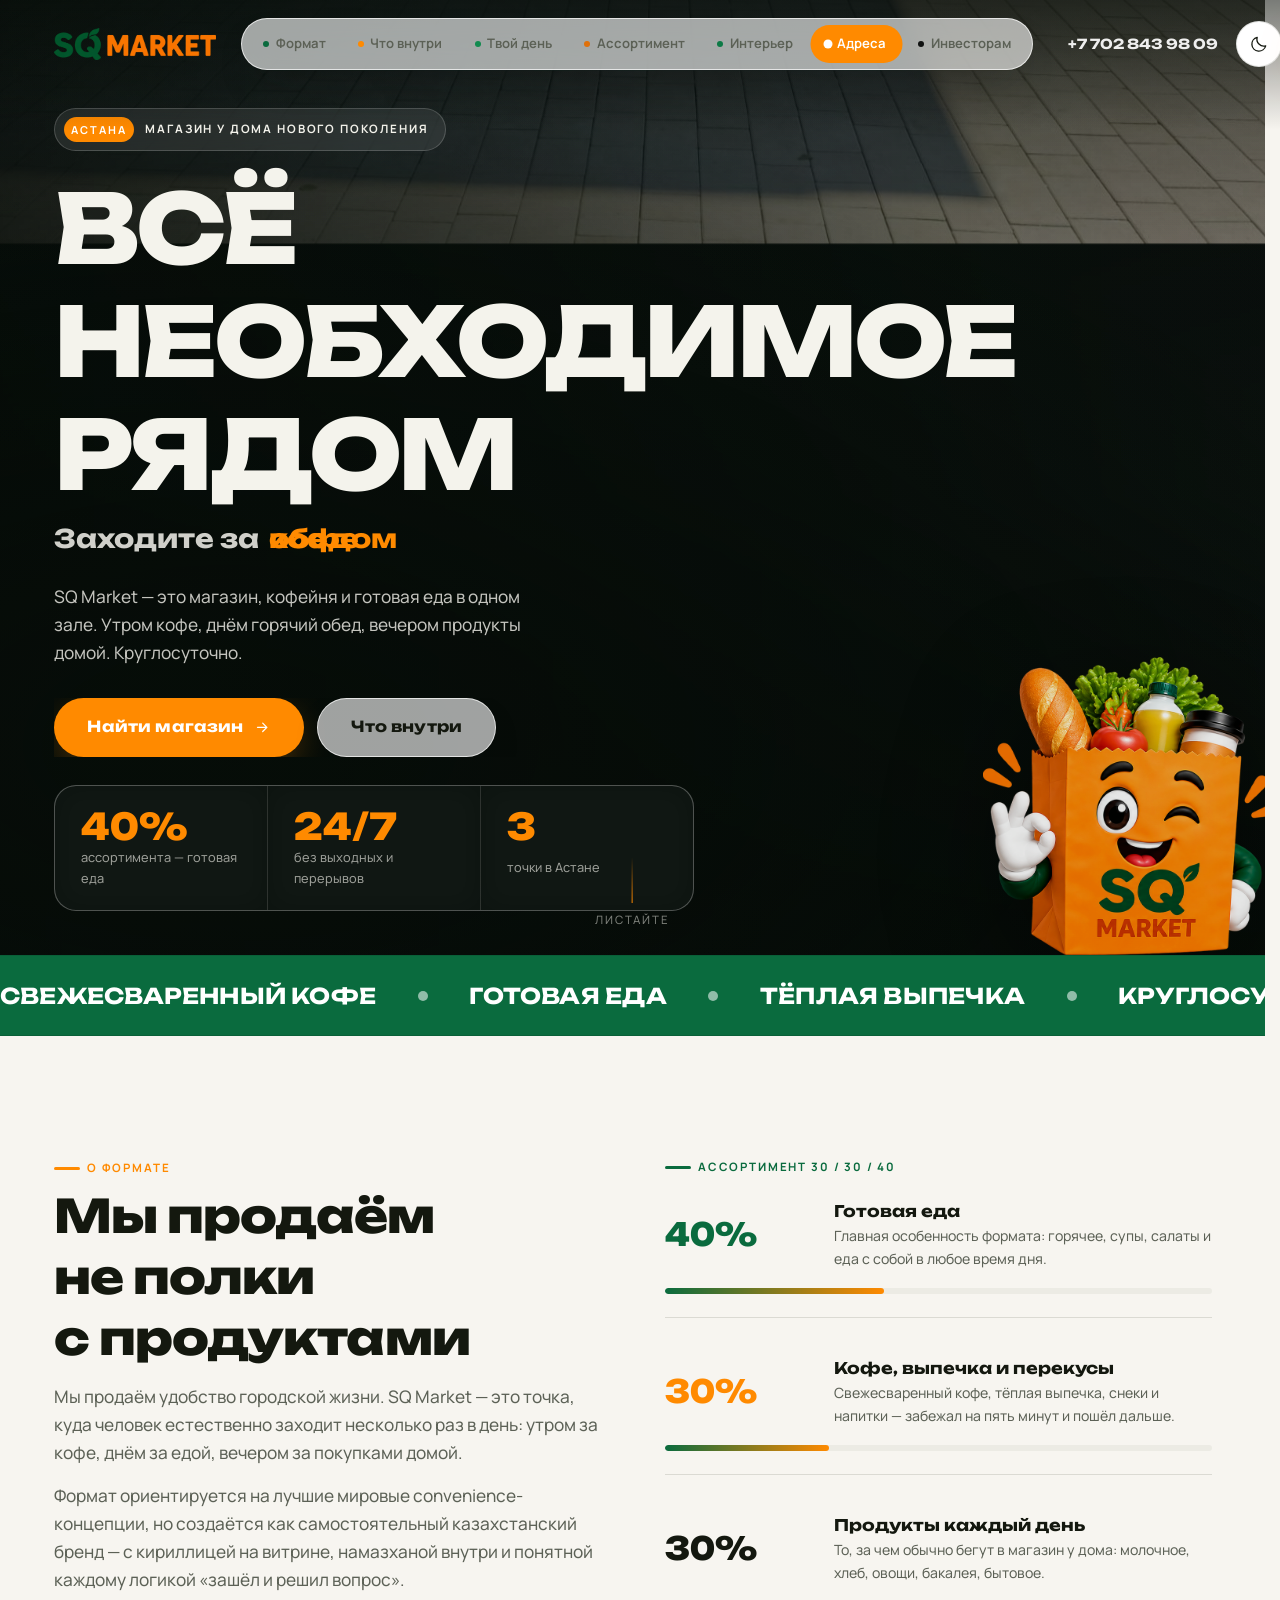
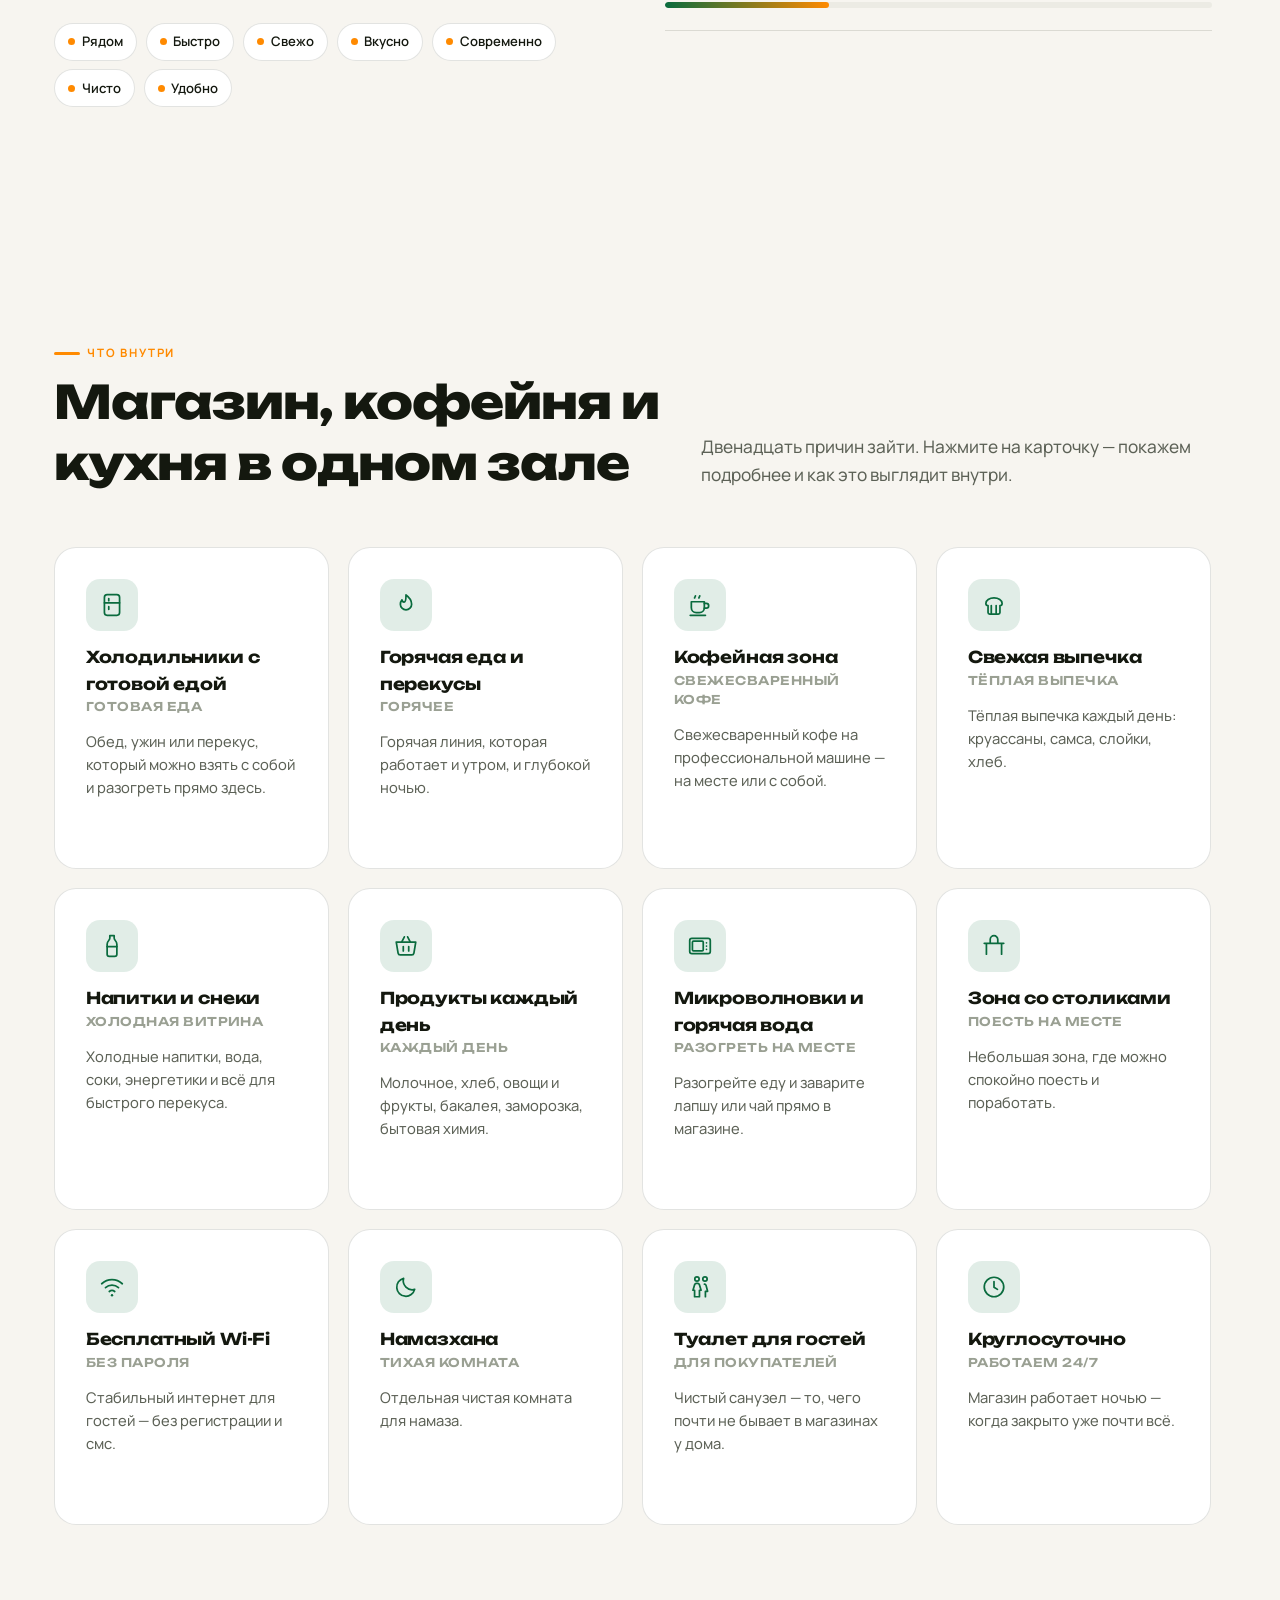
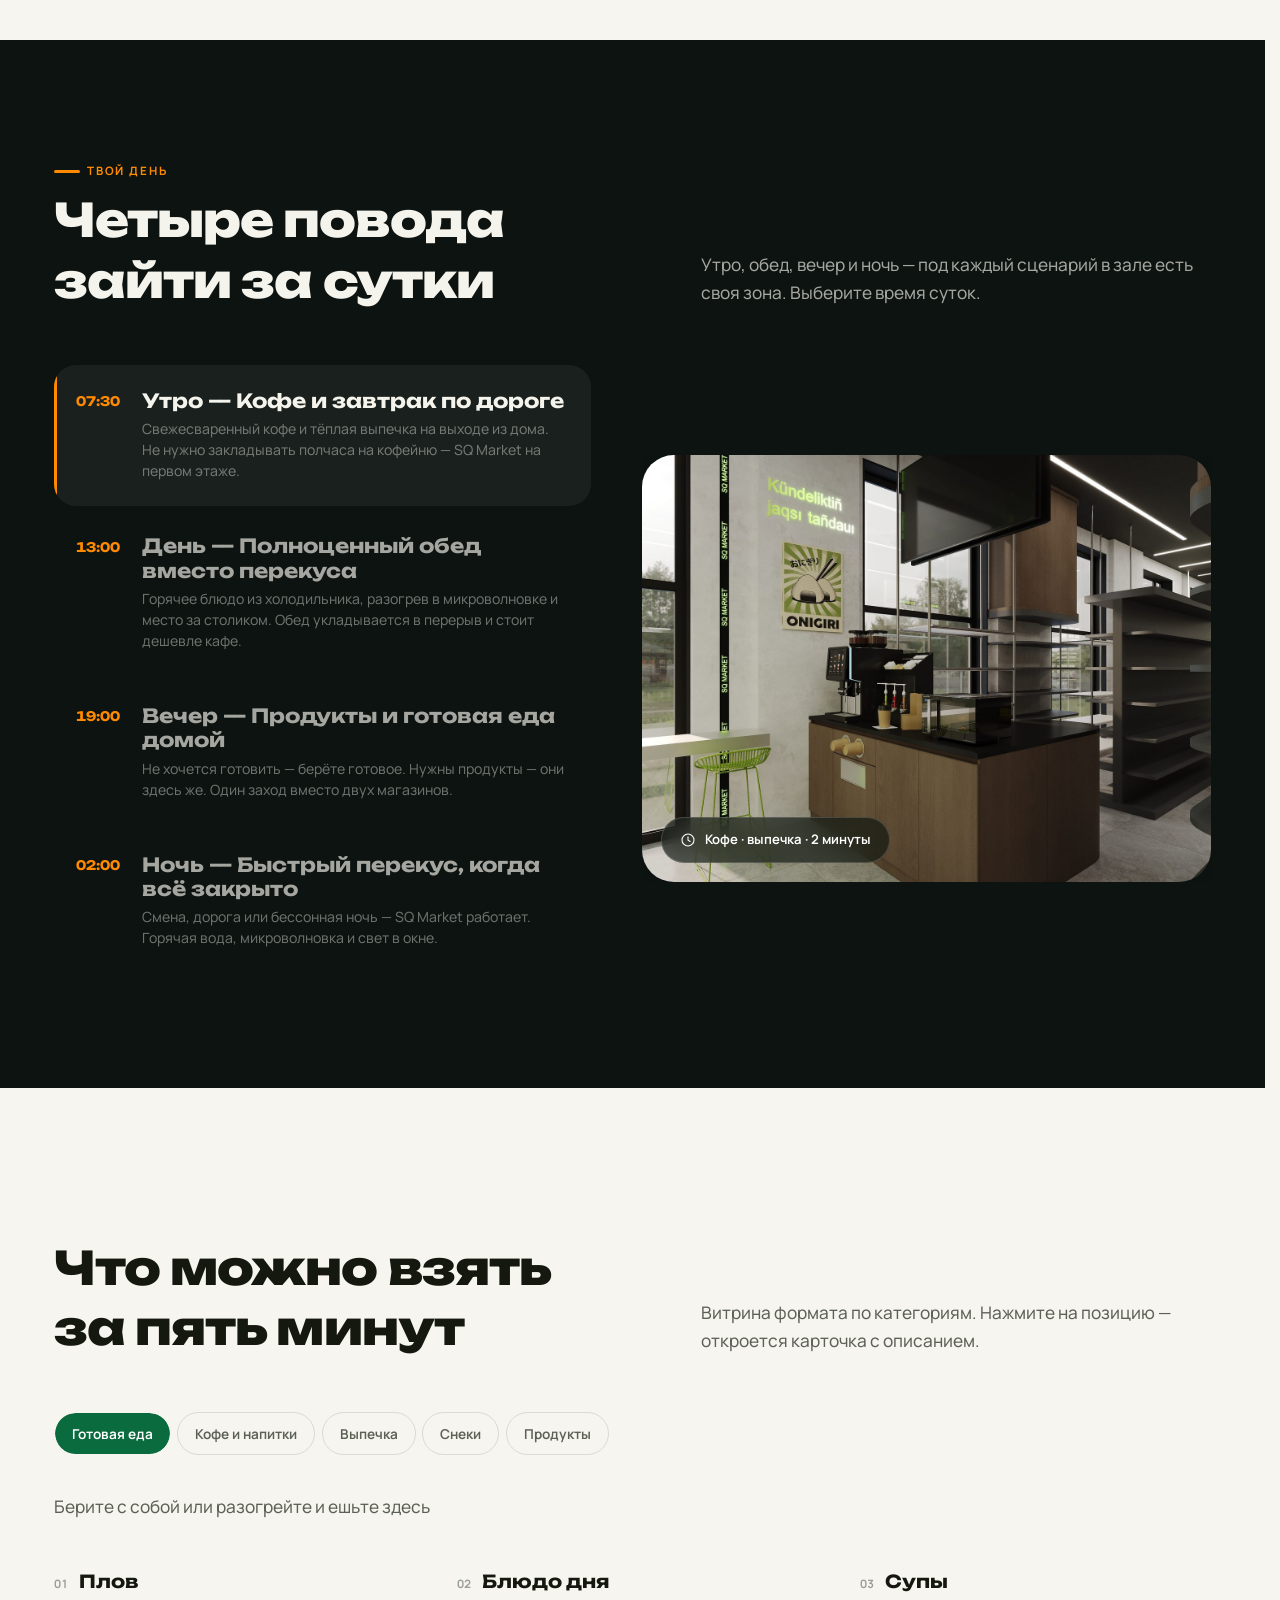
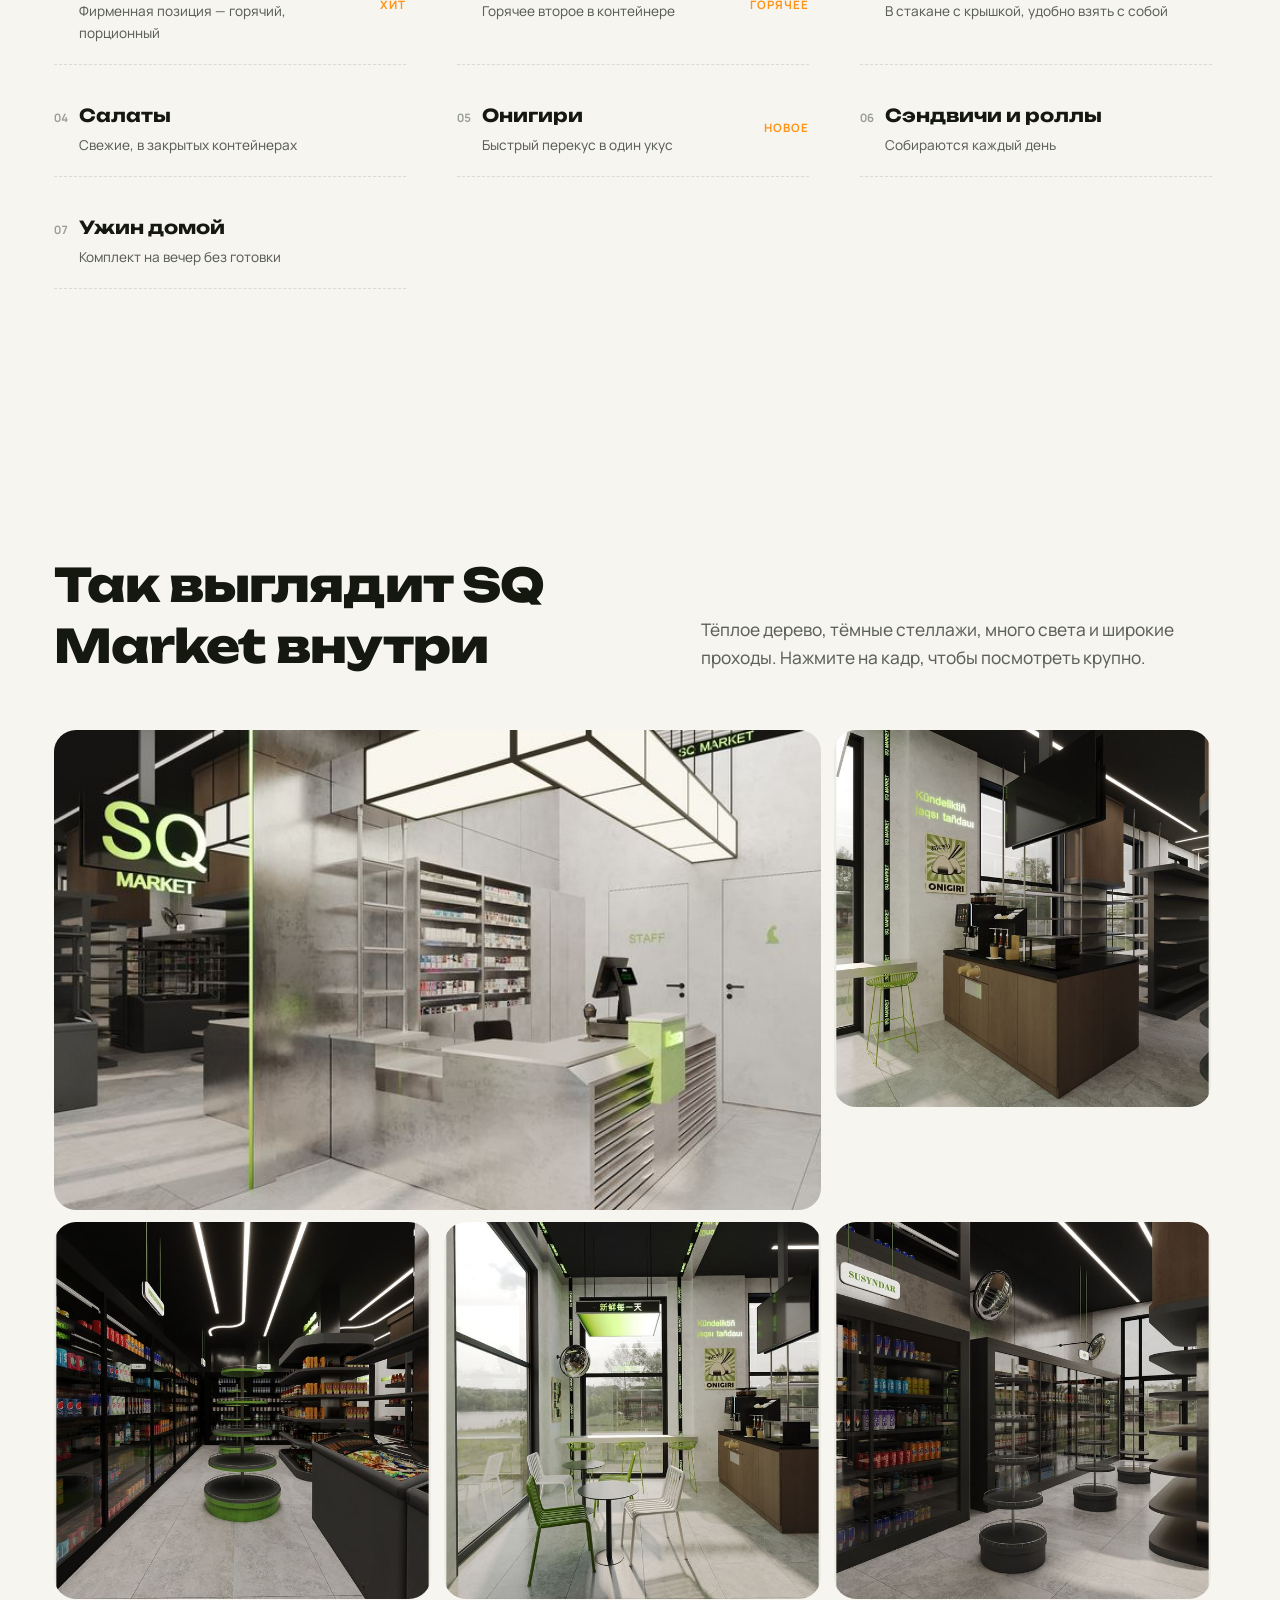
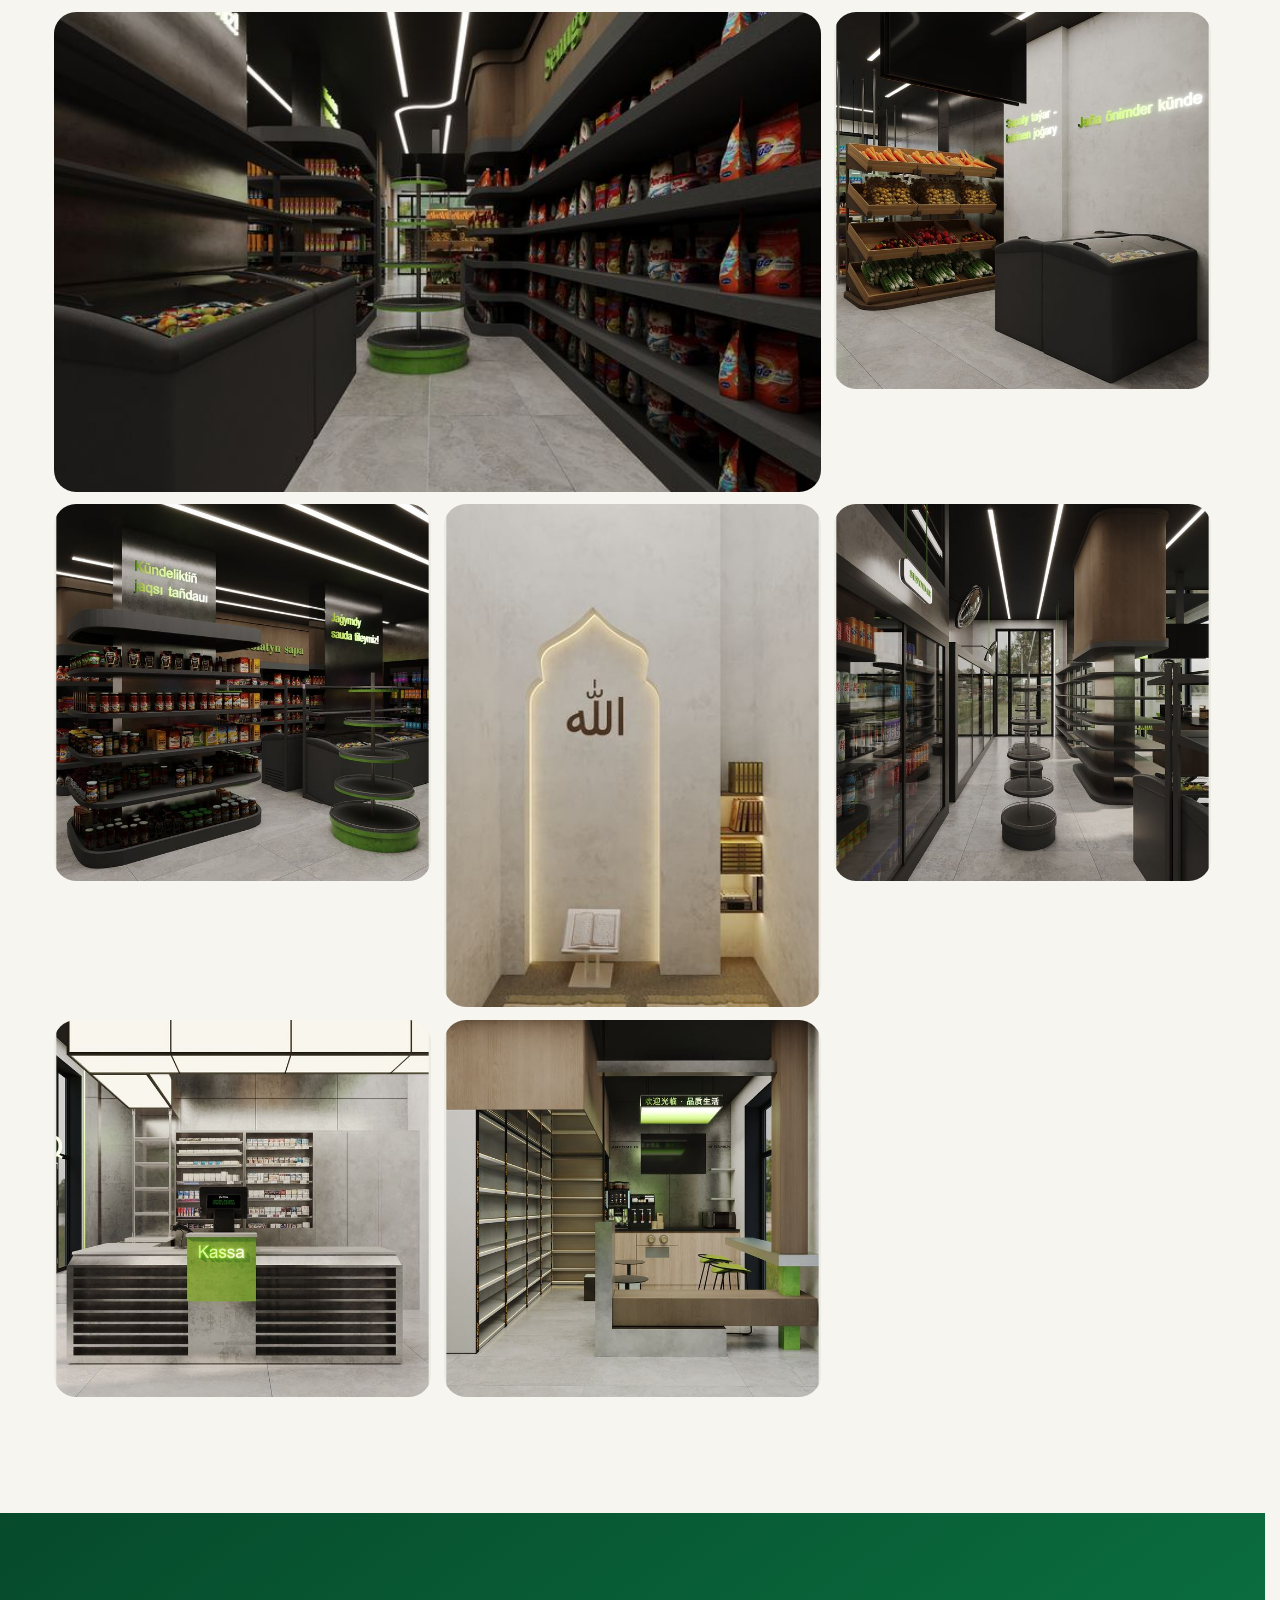
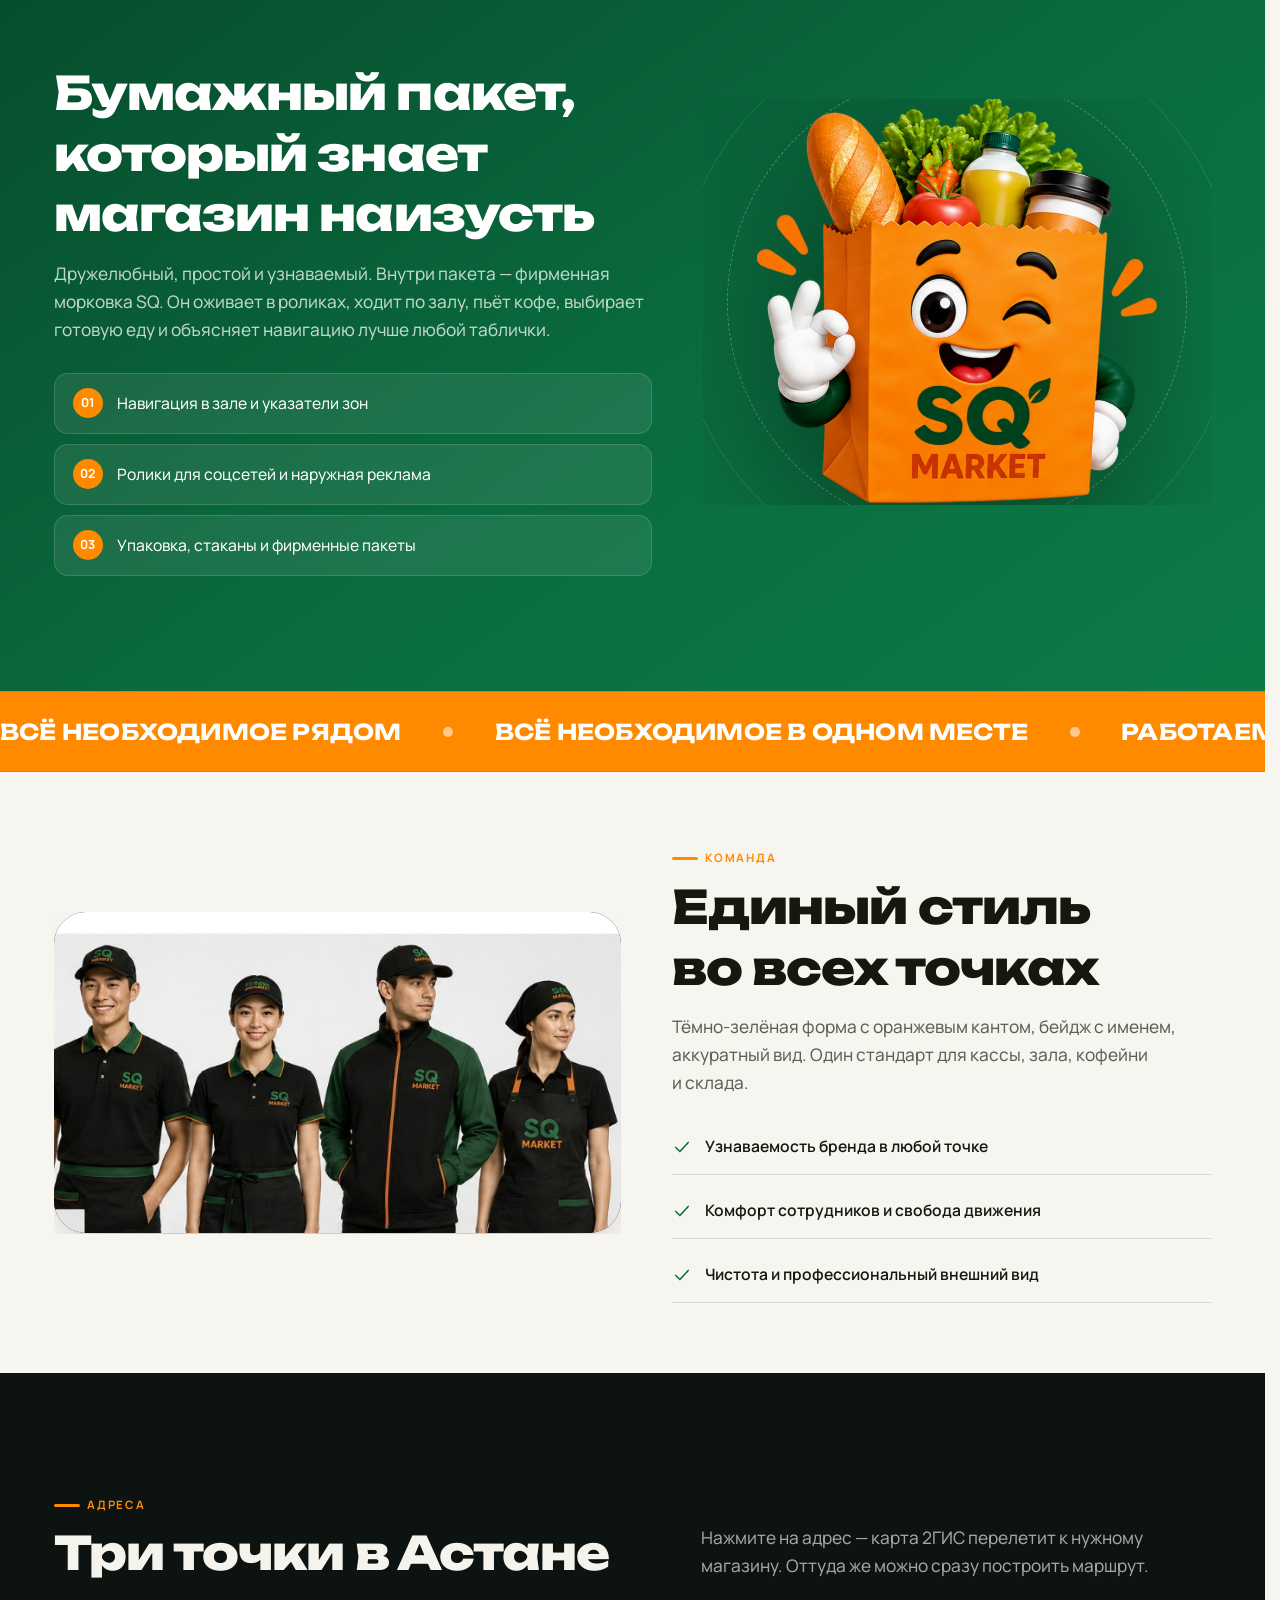
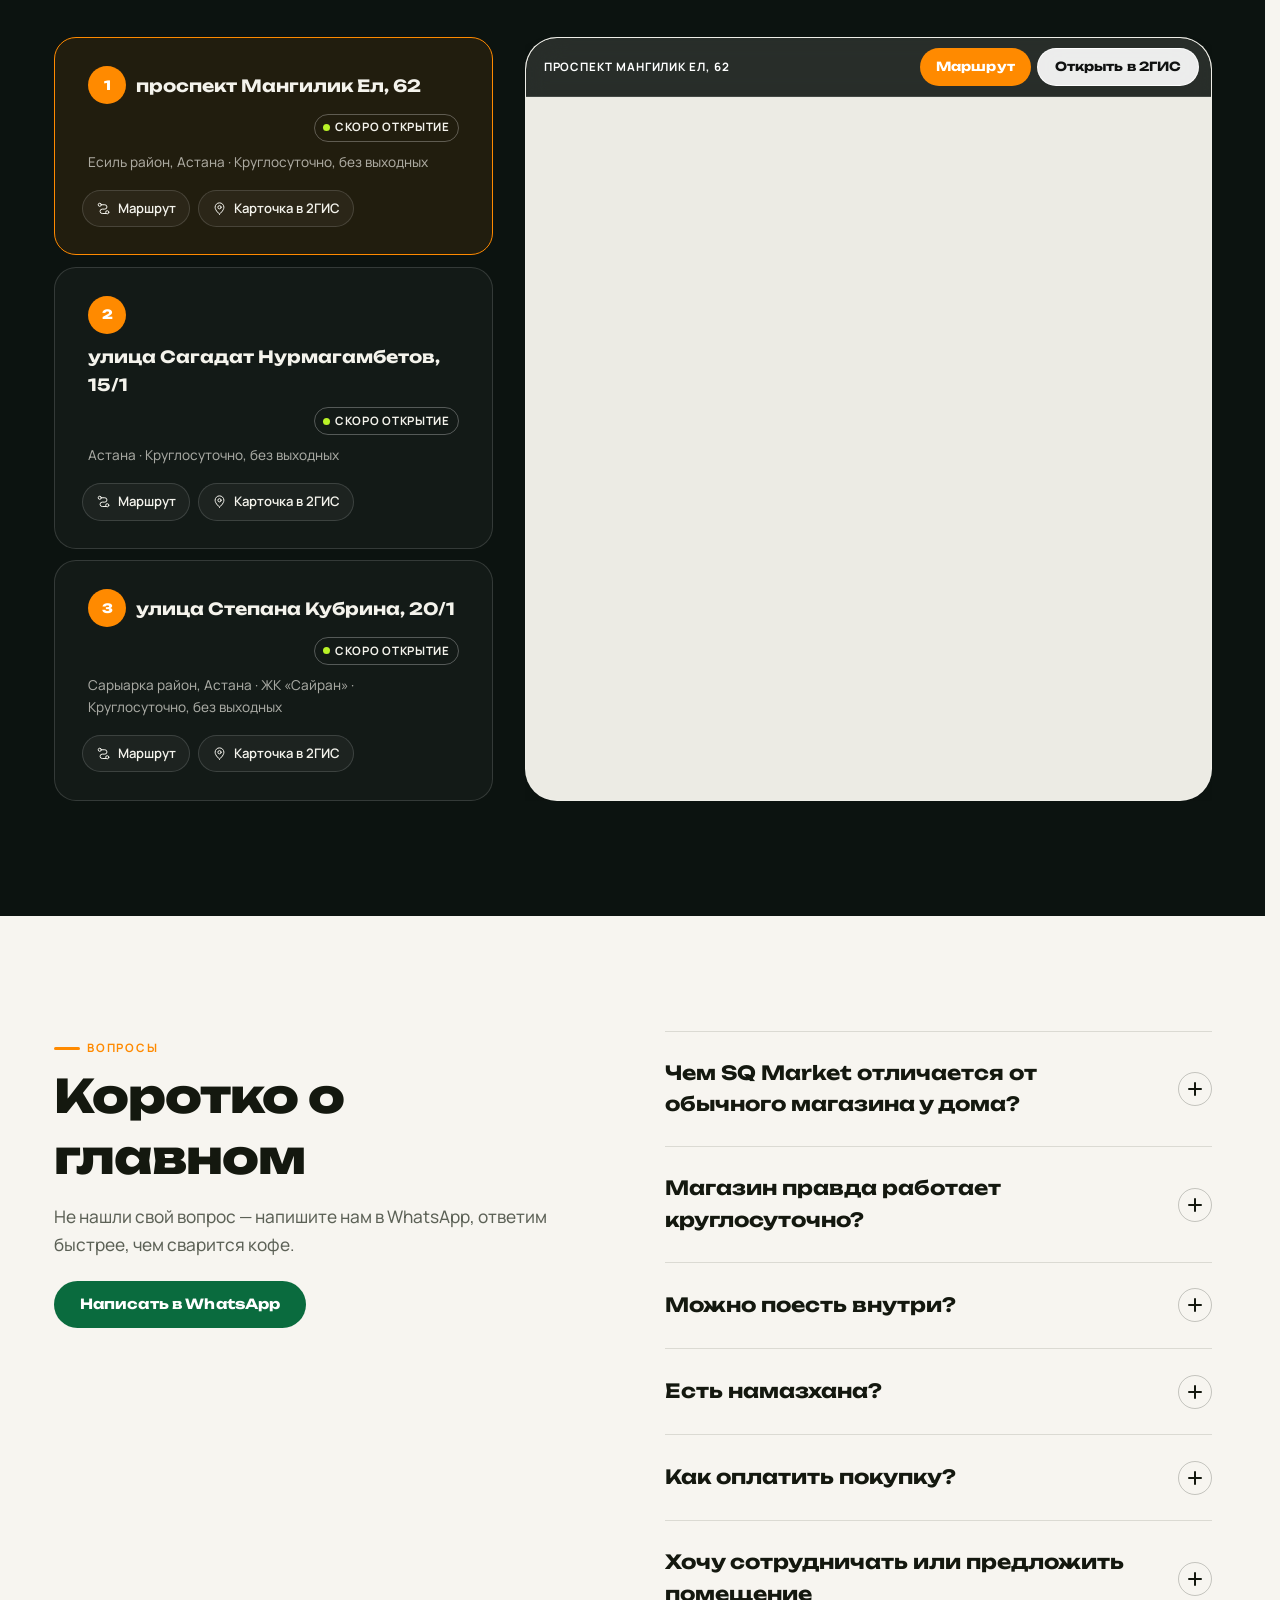
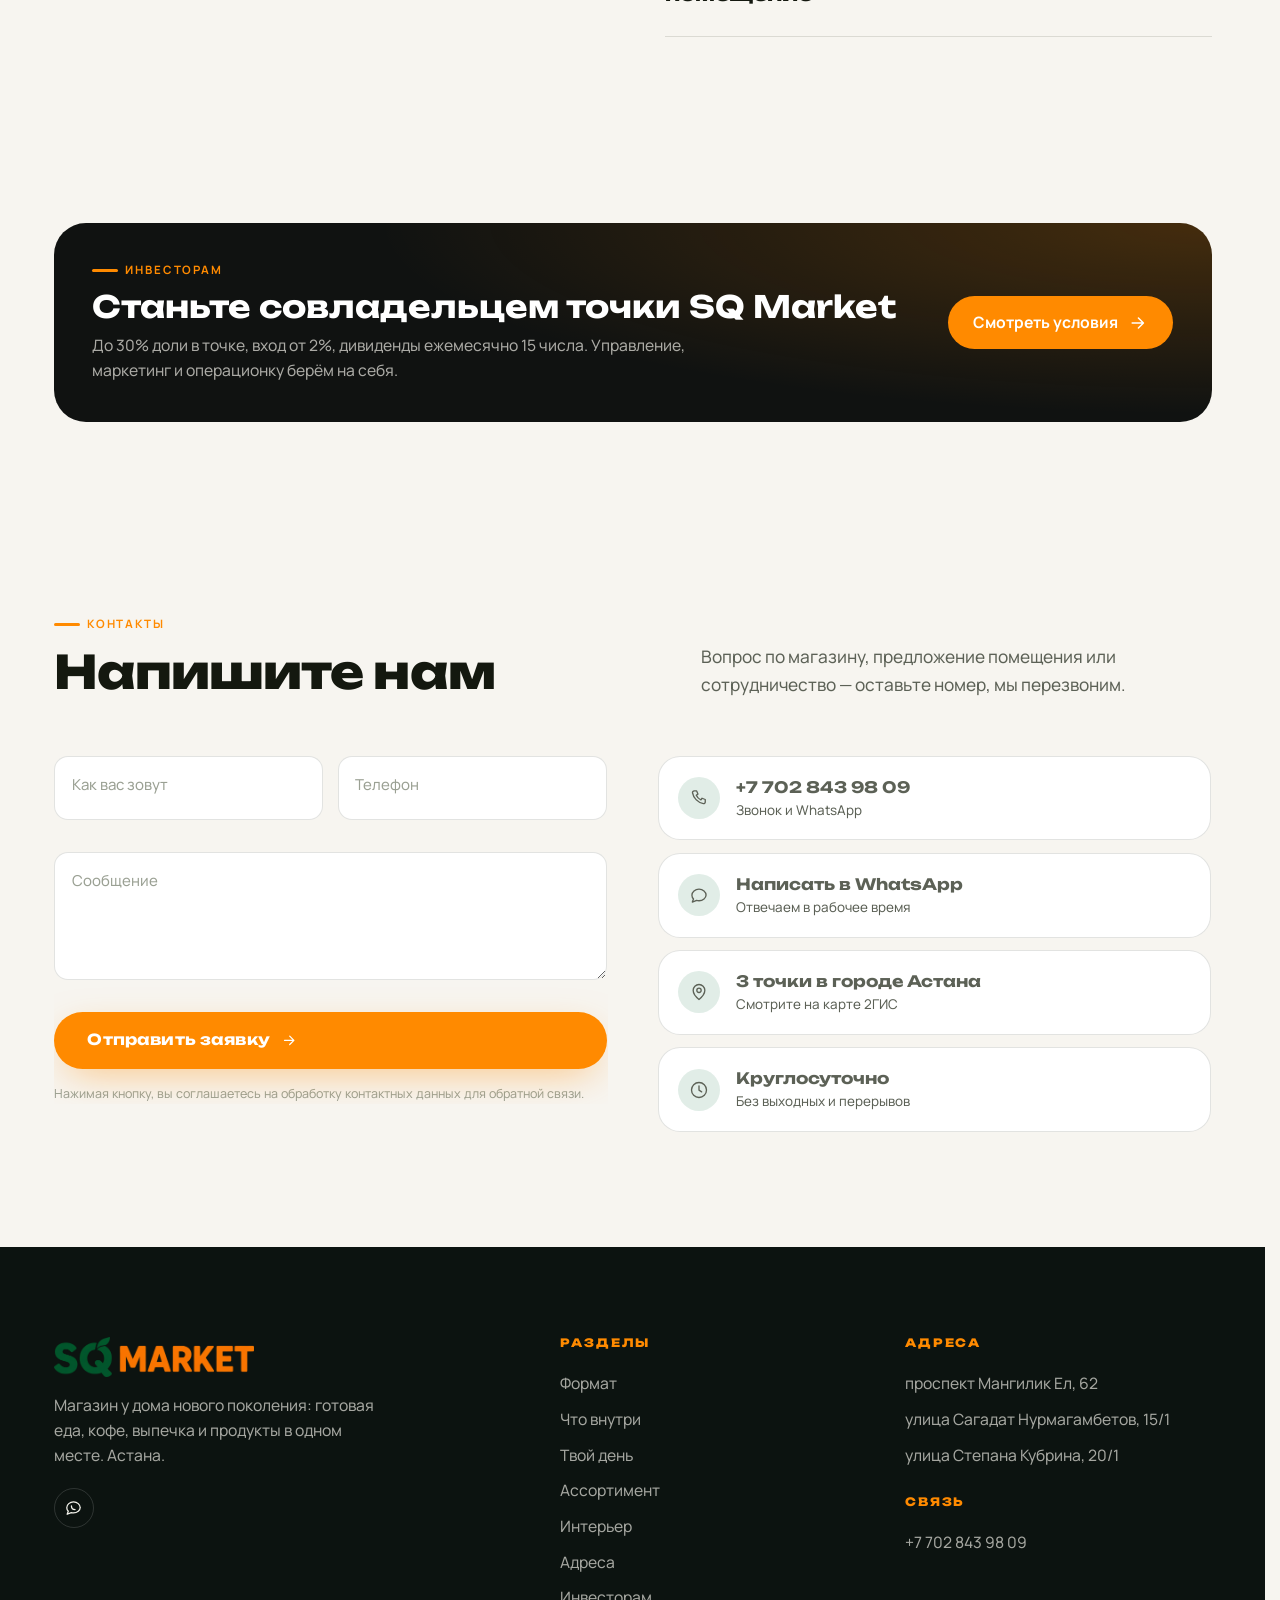
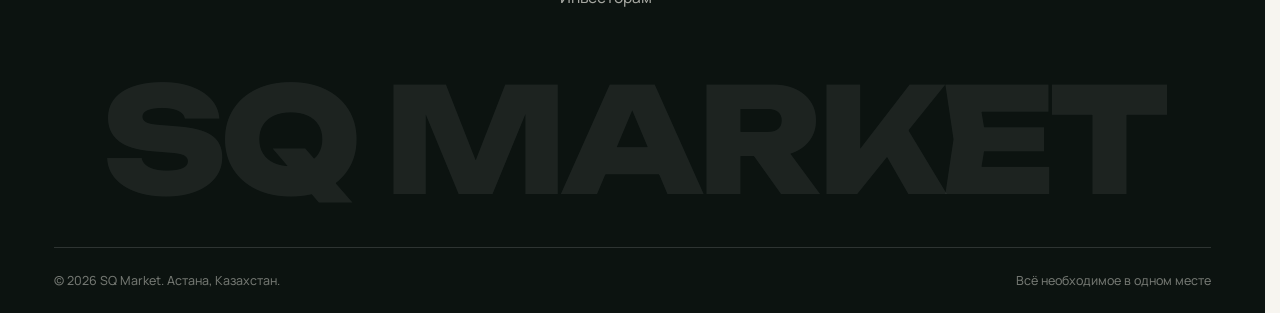
==== commit a20005c5: "Страница «Инвесторам»: пулы, условия, экономика и калькулятор дивидендов Отдельная страница invest.h" ====
--- a/index.html
+++ b/index.html
@@ -20,11 +20,11 @@
 <link rel="preconnect" href="https://fonts.gstatic.com" crossorigin>
 <link href="https://fonts.googleapis.com/css2?family=Manrope:wght@400;500;600;700&family=Unbounded:wght@600;700;800&display=swap" rel="stylesheet">
 
-<link rel="stylesheet" href="assets/css/tokens.css?v=20">
-<link rel="stylesheet" href="assets/css/base.css?v=20">
-<link rel="stylesheet" href="assets/css/components.css?v=20">
-<link rel="stylesheet" href="assets/css/sections.css?v=20">
-<link rel="stylesheet" href="assets/css/mobile.css?v=20">
+<link rel="stylesheet" href="assets/css/tokens.css?v=22">
+<link rel="stylesheet" href="assets/css/base.css?v=22">
+<link rel="stylesheet" href="assets/css/components.css?v=22">
+<link rel="stylesheet" href="assets/css/sections.css?v=22">
+<link rel="stylesheet" href="assets/css/mobile.css?v=22">
 </head>
 
 <body>
@@ -309,7 +309,7 @@
   <section class="section section--tight">
     <div class="wrap team__grid">
       <div class="team__photo" data-reveal="left">
-        <img src="assets/img/uniform.jpg?v=20" alt="Форма сотрудников SQ Market" loading="lazy" width="656" height="372">
+        <img src="assets/img/uniform.jpg?v=22" alt="Форма сотрудников SQ Market" loading="lazy" width="656" height="372">
       </div>
       <div data-reveal="right">
         <p class="label">Команда</p>
@@ -399,6 +399,28 @@
       </div>
 
       <div class="acc" id="faq-list" data-reveal="right"></div>
+    </div>
+  </section>
+
+  <!-- ============================================================
+       ПОЛОСА «ИНВЕСТОРАМ» — ведёт на отдельную страницу invest.html
+       ============================================================ -->
+  <section class="section section--tight">
+    <div class="wrap">
+      <a class="invest-bridge" href="invest.html" data-reveal>
+        <span class="invest-bridge__text">
+          <span class="label">Инвесторам</span>
+          <b>Станьте совладельцем точки SQ Market</b>
+          <span class="invest-bridge__lead">
+            До 30% доли в точке, вход от 2%, дивиденды ежемесячно 15 числа.
+            Управление, маркетинг и операционку берём на себя.
+          </span>
+        </span>
+        <span class="invest-bridge__go">
+          Смотреть условия
+          <svg viewBox="0 0 24 24" width="20" height="20" fill="none" stroke="currentColor" stroke-width="1.8" stroke-linecap="round" stroke-linejoin="round"><path d="M5 12h13M12.5 6l6 6-6 6"/></svg>
+        </span>
+      </a>
     </div>
   </section>
 
@@ -537,14 +559,14 @@
      СКРИПТЫ. Порядок важен.
      data.js — контент · icons.js — иконки · core.js — ядро
      ============================================================ -->
-<script src="assets/js/data.js?v=20"></script>
-<script src="assets/js/icons.js?v=20"></script>
-<script src="assets/js/core.js?v=20"></script>
-<script src="assets/js/ui.js?v=20"></script>
-<script src="assets/js/modal.js?v=20"></script>
-<script src="assets/js/nav.js?v=20"></script>
-<script src="assets/js/map.js?v=20"></script>
-<script src="assets/js/render.js?v=20"></script>
-<script src="assets/js/main.js?v=20"></script>
+<script src="assets/js/data.js?v=22"></script>
+<script src="assets/js/icons.js?v=22"></script>
+<script src="assets/js/core.js?v=22"></script>
+<script src="assets/js/ui.js?v=22"></script>
+<script src="assets/js/modal.js?v=22"></script>
+<script src="assets/js/nav.js?v=22"></script>
+<script src="assets/js/map.js?v=22"></script>
+<script src="assets/js/render.js?v=22"></script>
+<script src="assets/js/main.js?v=22"></script>
 </body>
 </html>
--- a/assets/css/sections.css
+++ b/assets/css/sections.css
@@ -1212,3 +1212,54 @@
 }
 
 .socials a:hover { background: var(--brand-orange); color: #fff; border-color: transparent; transform: translateY(-4px); }
+
+/* ============================================================
+   ПОЛОСА «ИНВЕСТОРАМ»
+   Ведёт с главной на отдельную страницу invest.html.
+   Не нужна — уберите секцию с этим классом в index.html.
+   ============================================================ */
+.invest-bridge {
+  display: grid;
+  grid-template-columns: minmax(0, 1fr) auto;
+  align-items: center;
+  gap: clamp(1rem, 3vw, 2.5rem);
+  padding: clamp(1.4rem, 3vw, 2.6rem);
+  border-radius: var(--r-lg);
+  background:
+    radial-gradient(120% 160% at 100% 0%, rgba(255, 138, 0, 0.22), transparent 60%),
+    var(--brand-black);
+  color: var(--brand-white);
+  overflow: hidden;
+  transition: transform var(--t-base) var(--e-out), box-shadow var(--t-base) var(--e-out);
+}
+
+.invest-bridge:hover { transform: translateY(-3px); box-shadow: var(--sh-lg); }
+
+.invest-bridge__text { display: grid; gap: 0.55rem; min-width: 0; }
+
+.invest-bridge b {
+  font-family: var(--font-display);
+  font-size: clamp(1.2rem, 2.4vw, 2rem);
+  line-height: 1.15;
+}
+
+.invest-bridge__lead {
+  color: rgba(244, 243, 236, 0.68);
+  font-size: var(--fs-body);
+  max-width: 62ch;
+}
+
+.invest-bridge__go {
+  display: inline-flex;
+  align-items: center;
+  gap: 0.6rem;
+  padding: 0.9em 1.6em;
+  border-radius: var(--r-pill);
+  background: var(--brand-orange);
+  color: #fff;
+  font-weight: 700;
+  white-space: nowrap;
+  transition: gap var(--t-base) var(--e-out);
+}
+
+.invest-bridge:hover .invest-bridge__go { gap: 1rem; }
--- a/assets/css/mobile.css
+++ b/assets/css/mobile.css
@@ -419,3 +419,9 @@
   .gallery__grid { grid-auto-columns: 84%; }
   .footer__grid { grid-template-columns: minmax(0, 1fr); }
 }
+
+/* Полоса «Инвесторам» — на телефоне в одну колонку */
+@media (max-width: 860px) {
+  .invest-bridge { grid-template-columns: minmax(0, 1fr); }
+  .invest-bridge__go { justify-content: center; }
+}
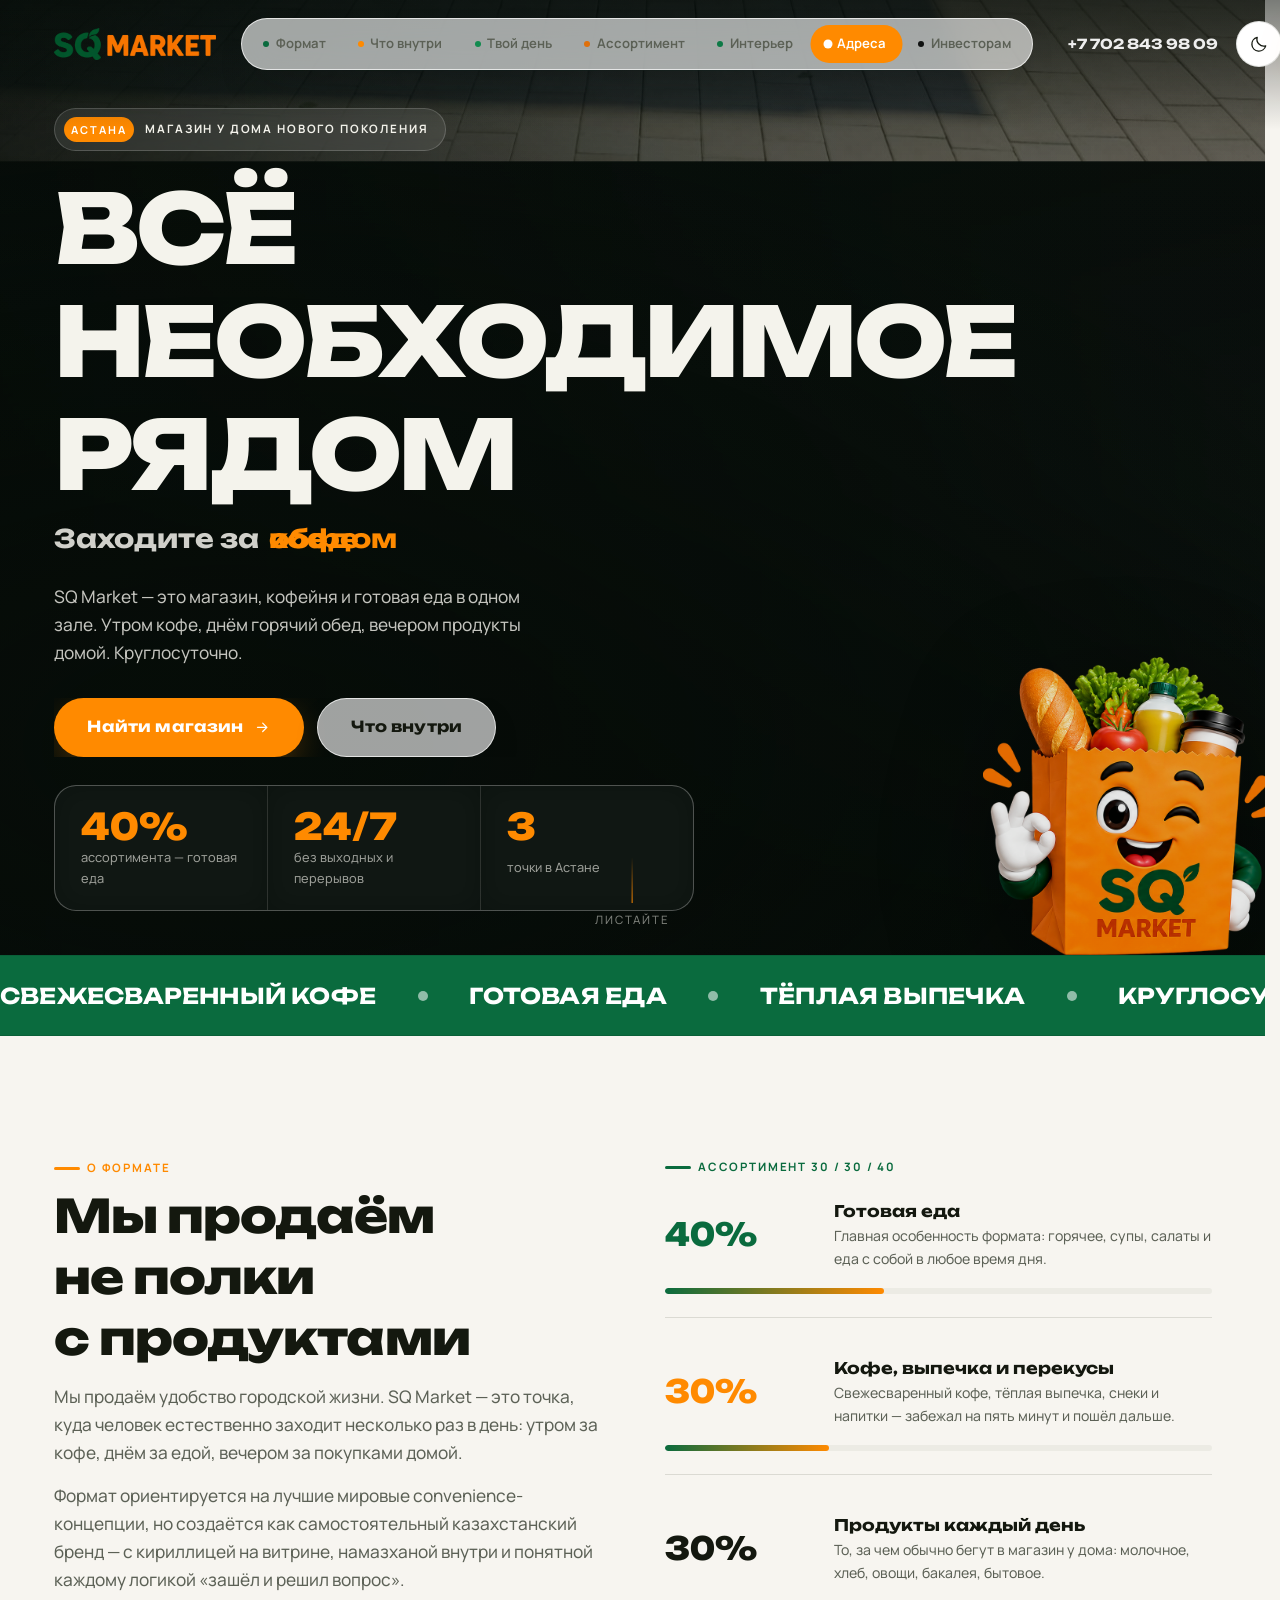
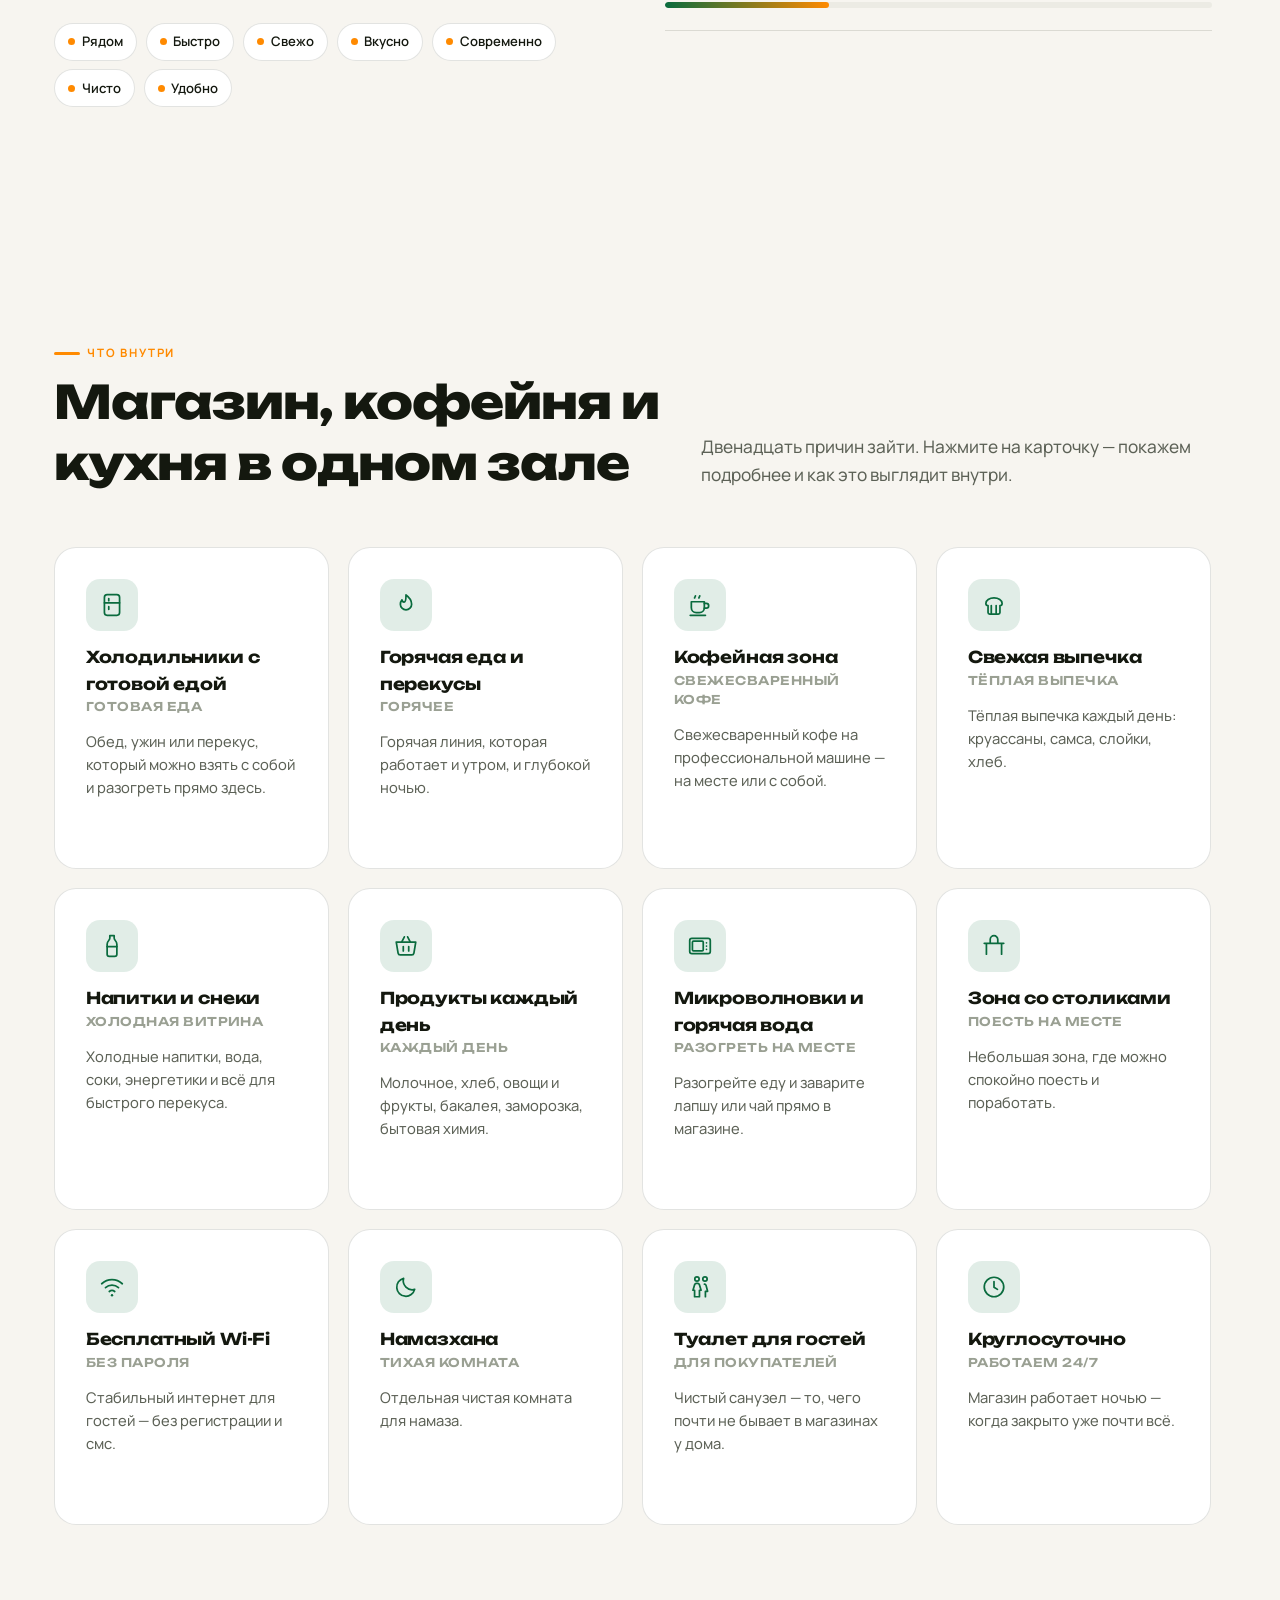
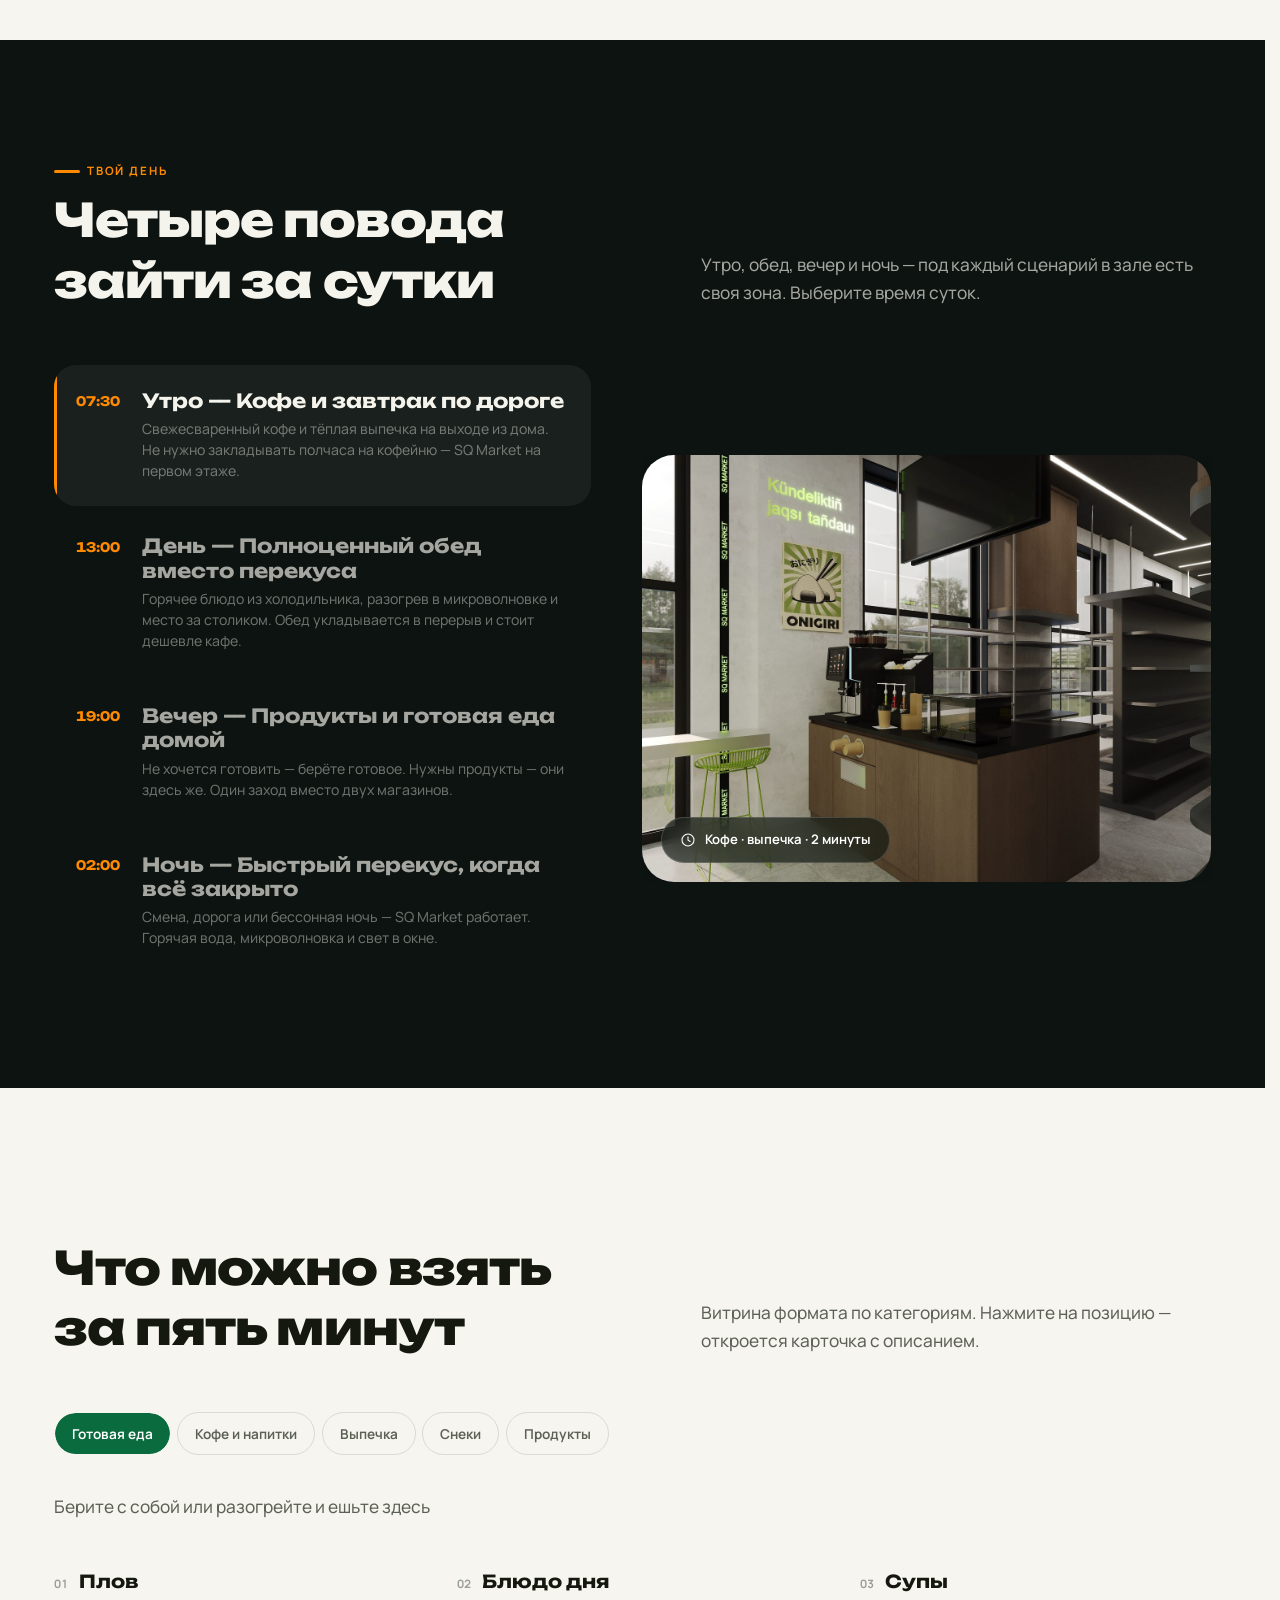
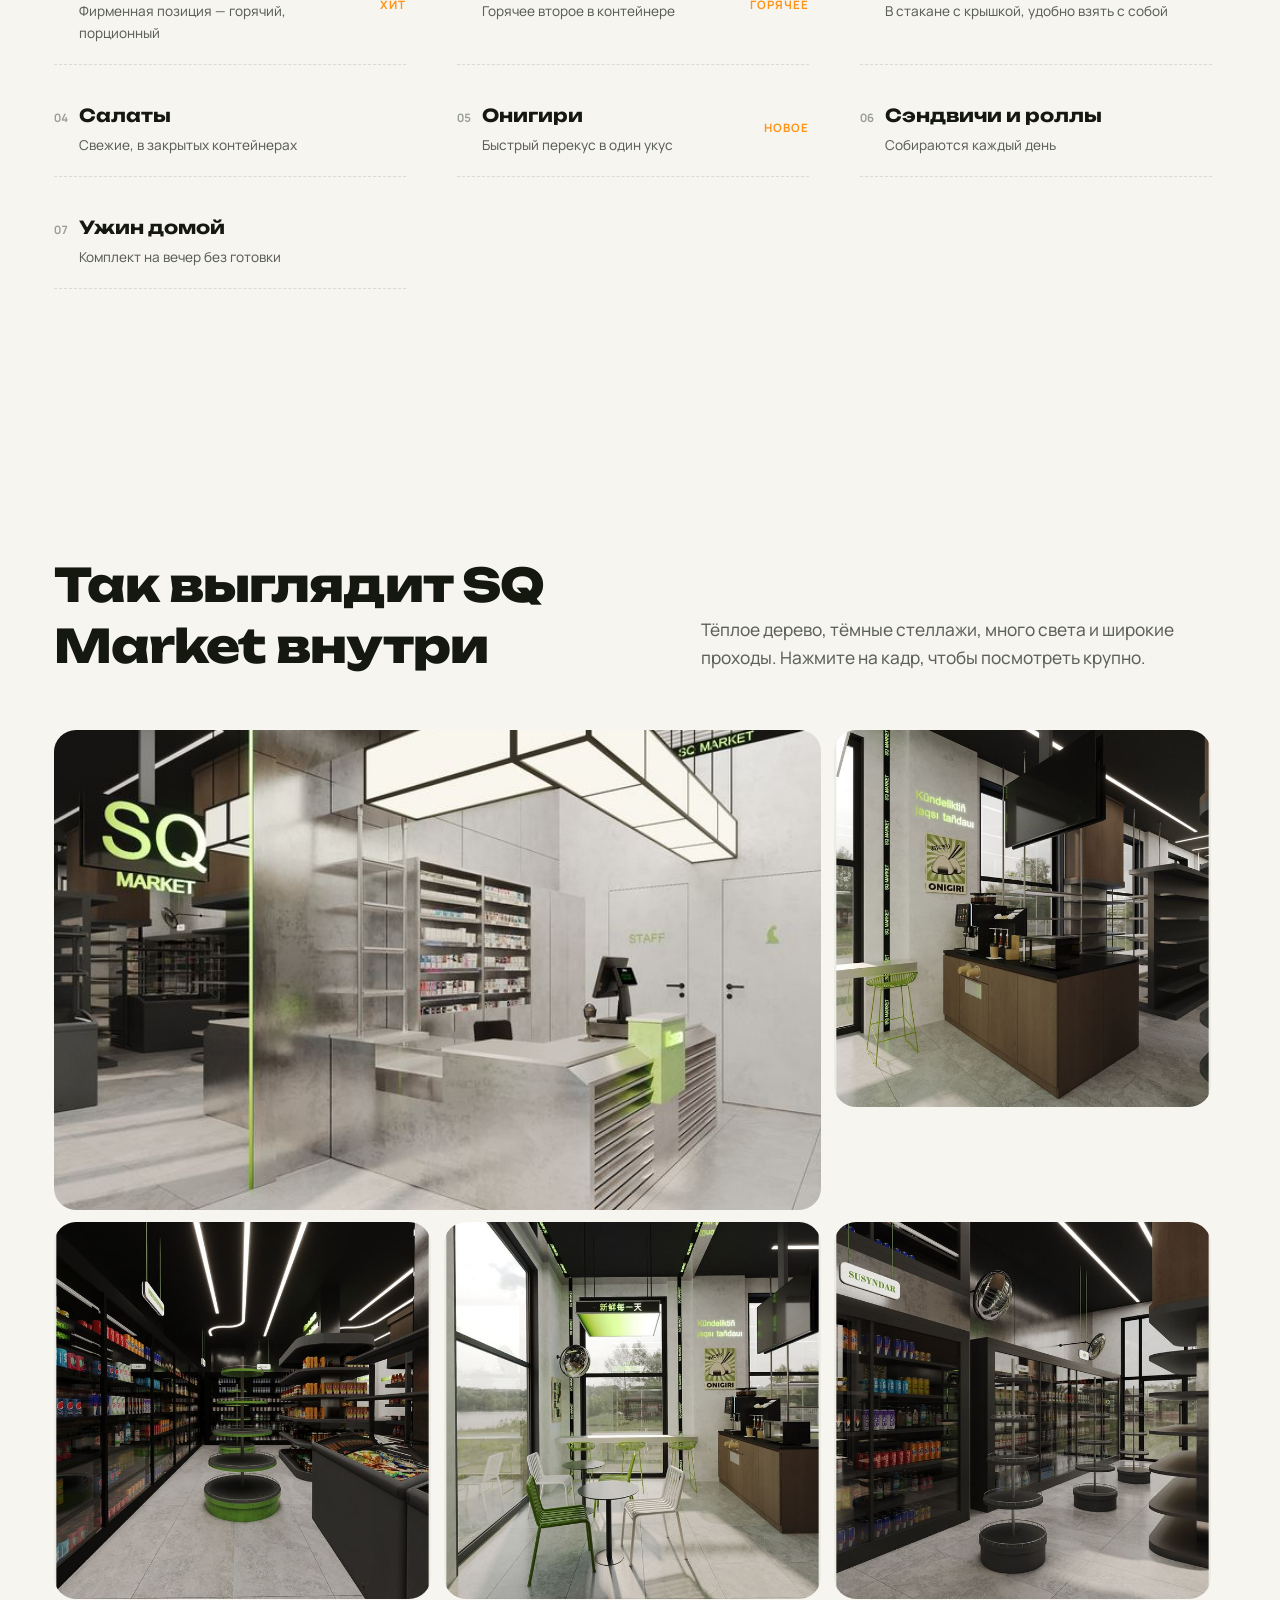
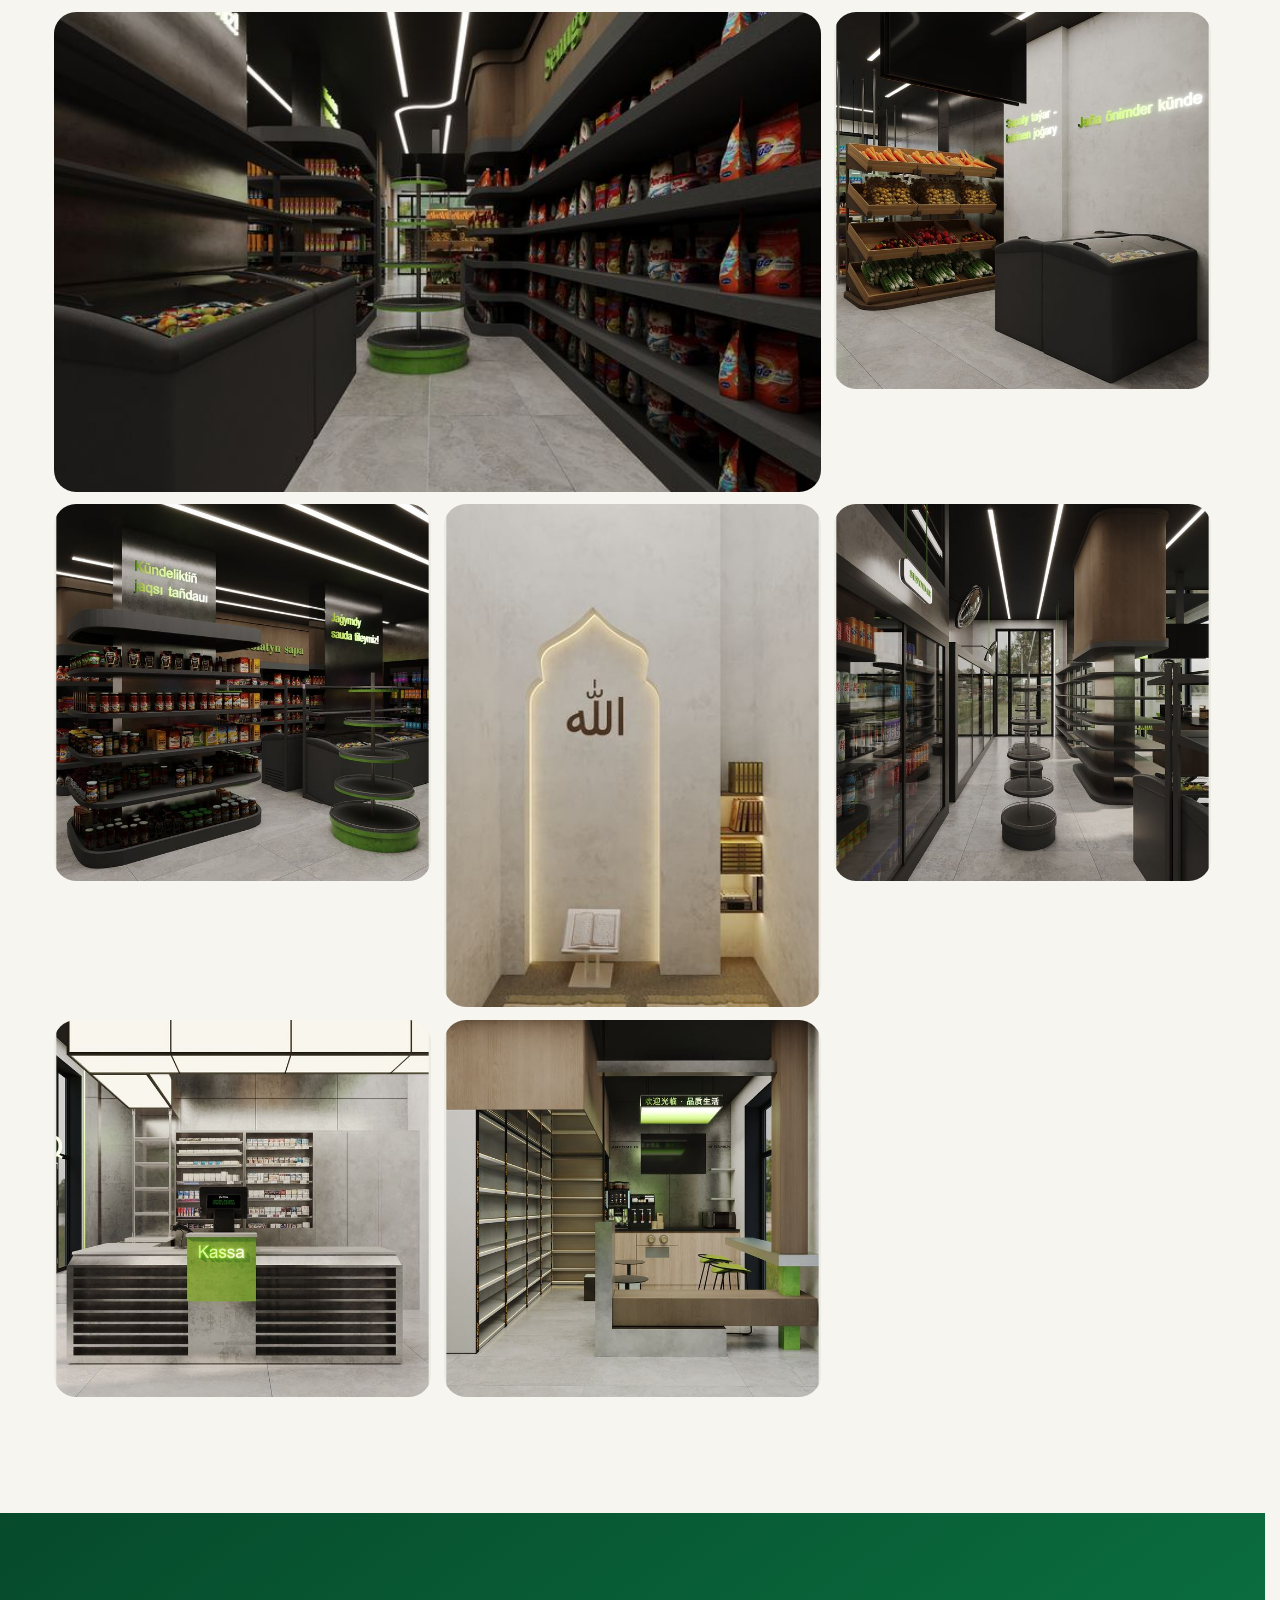
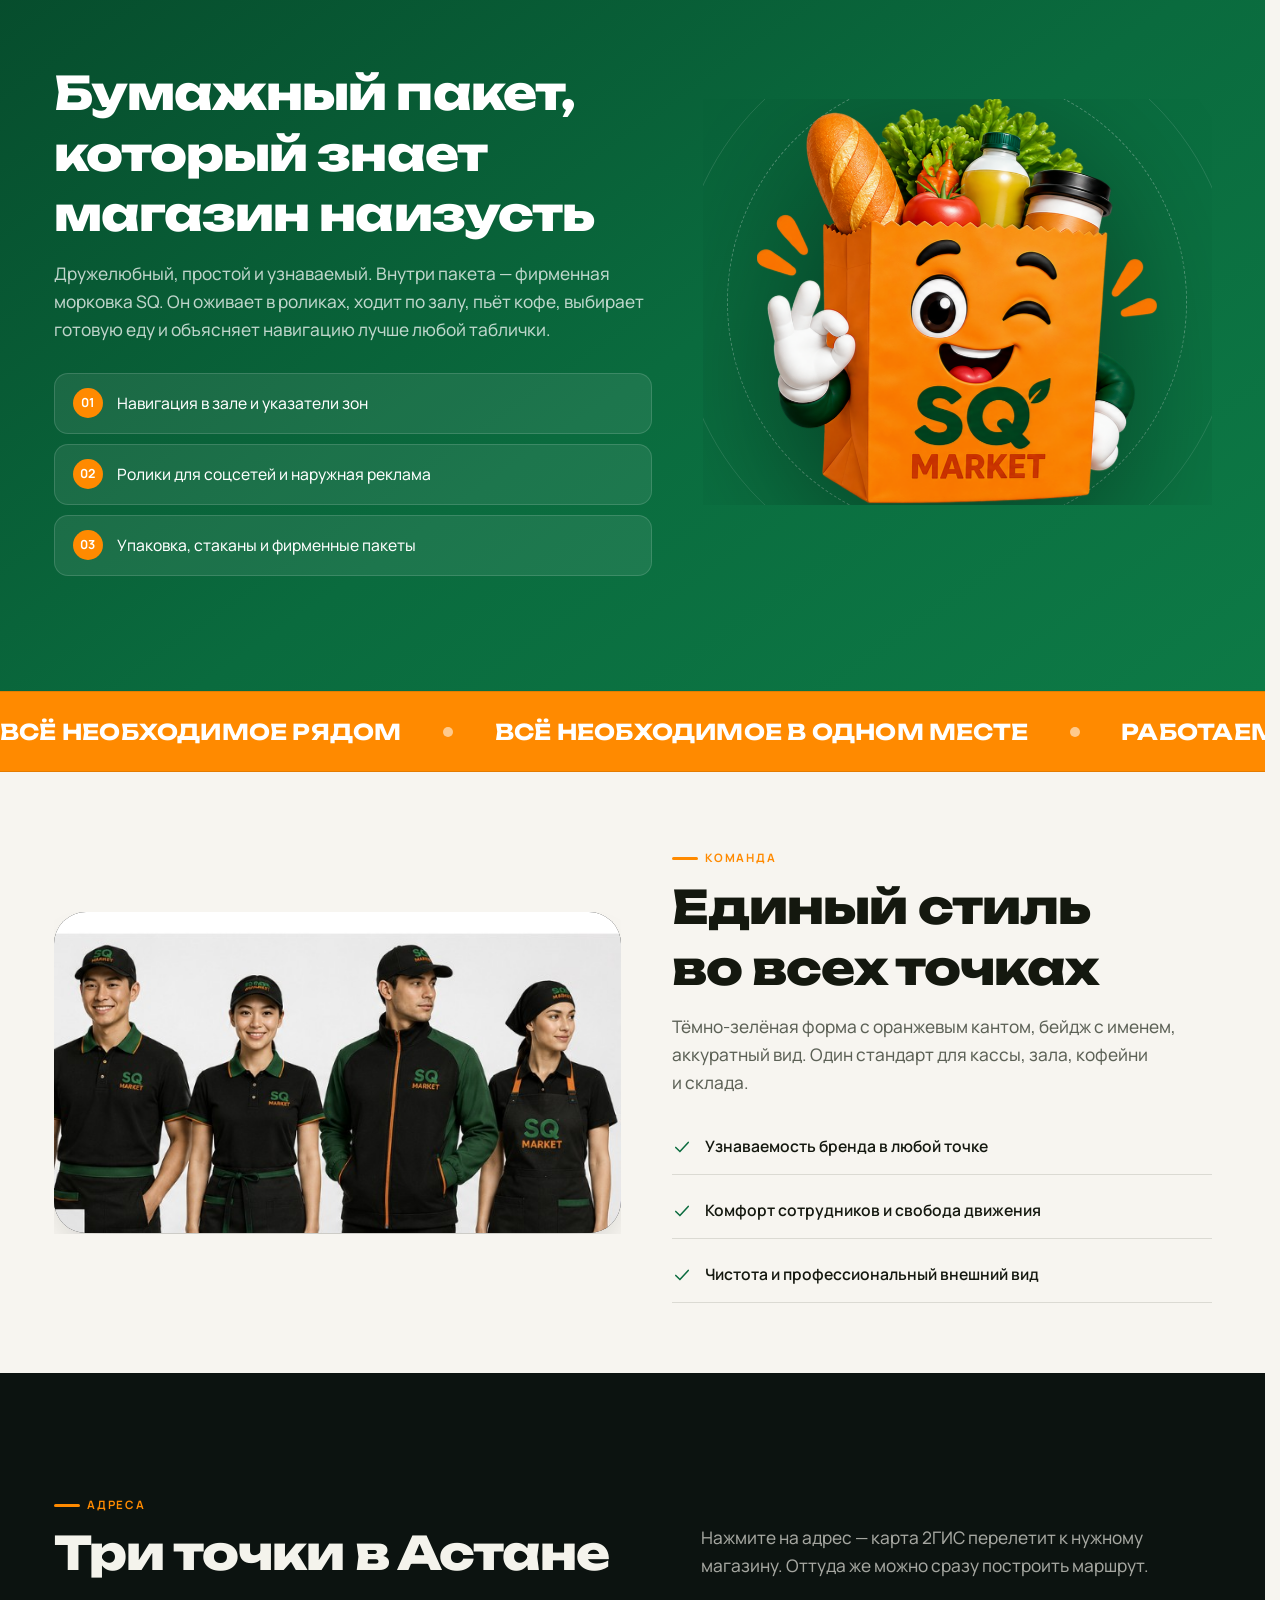
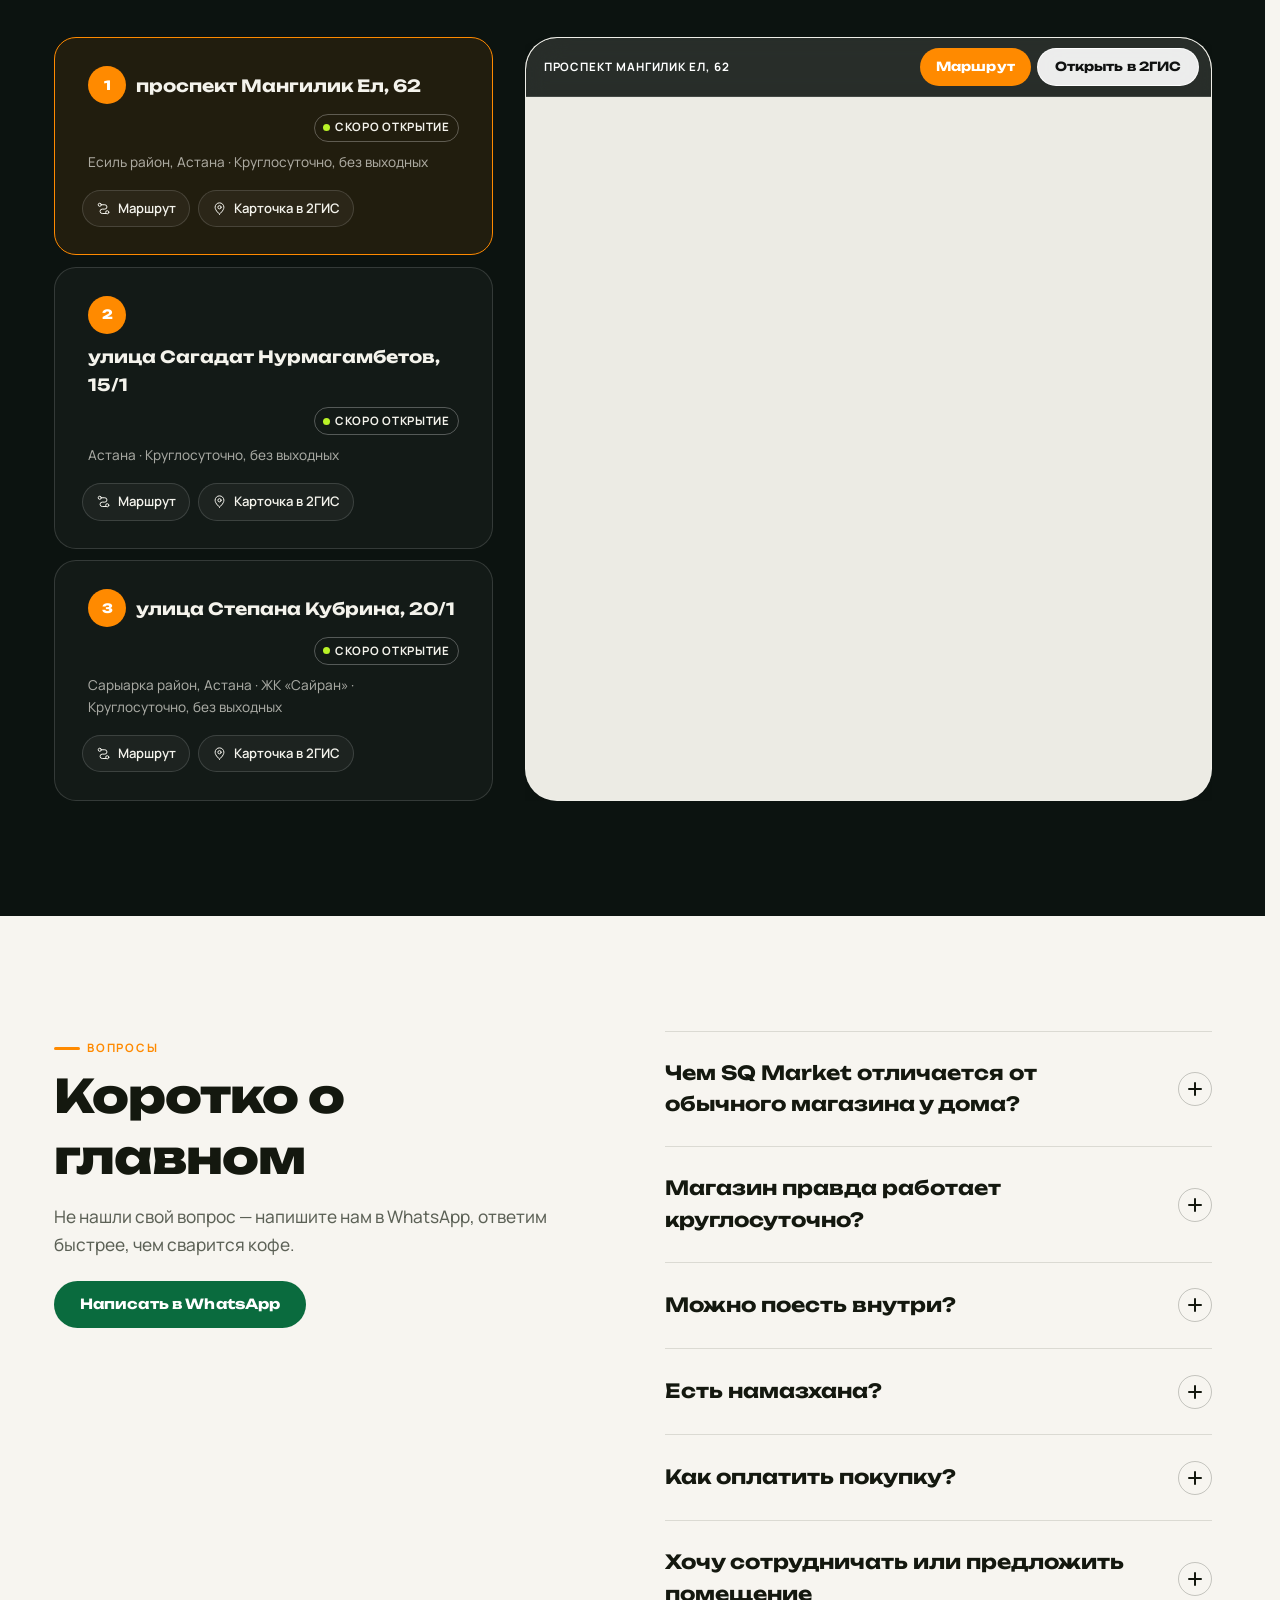
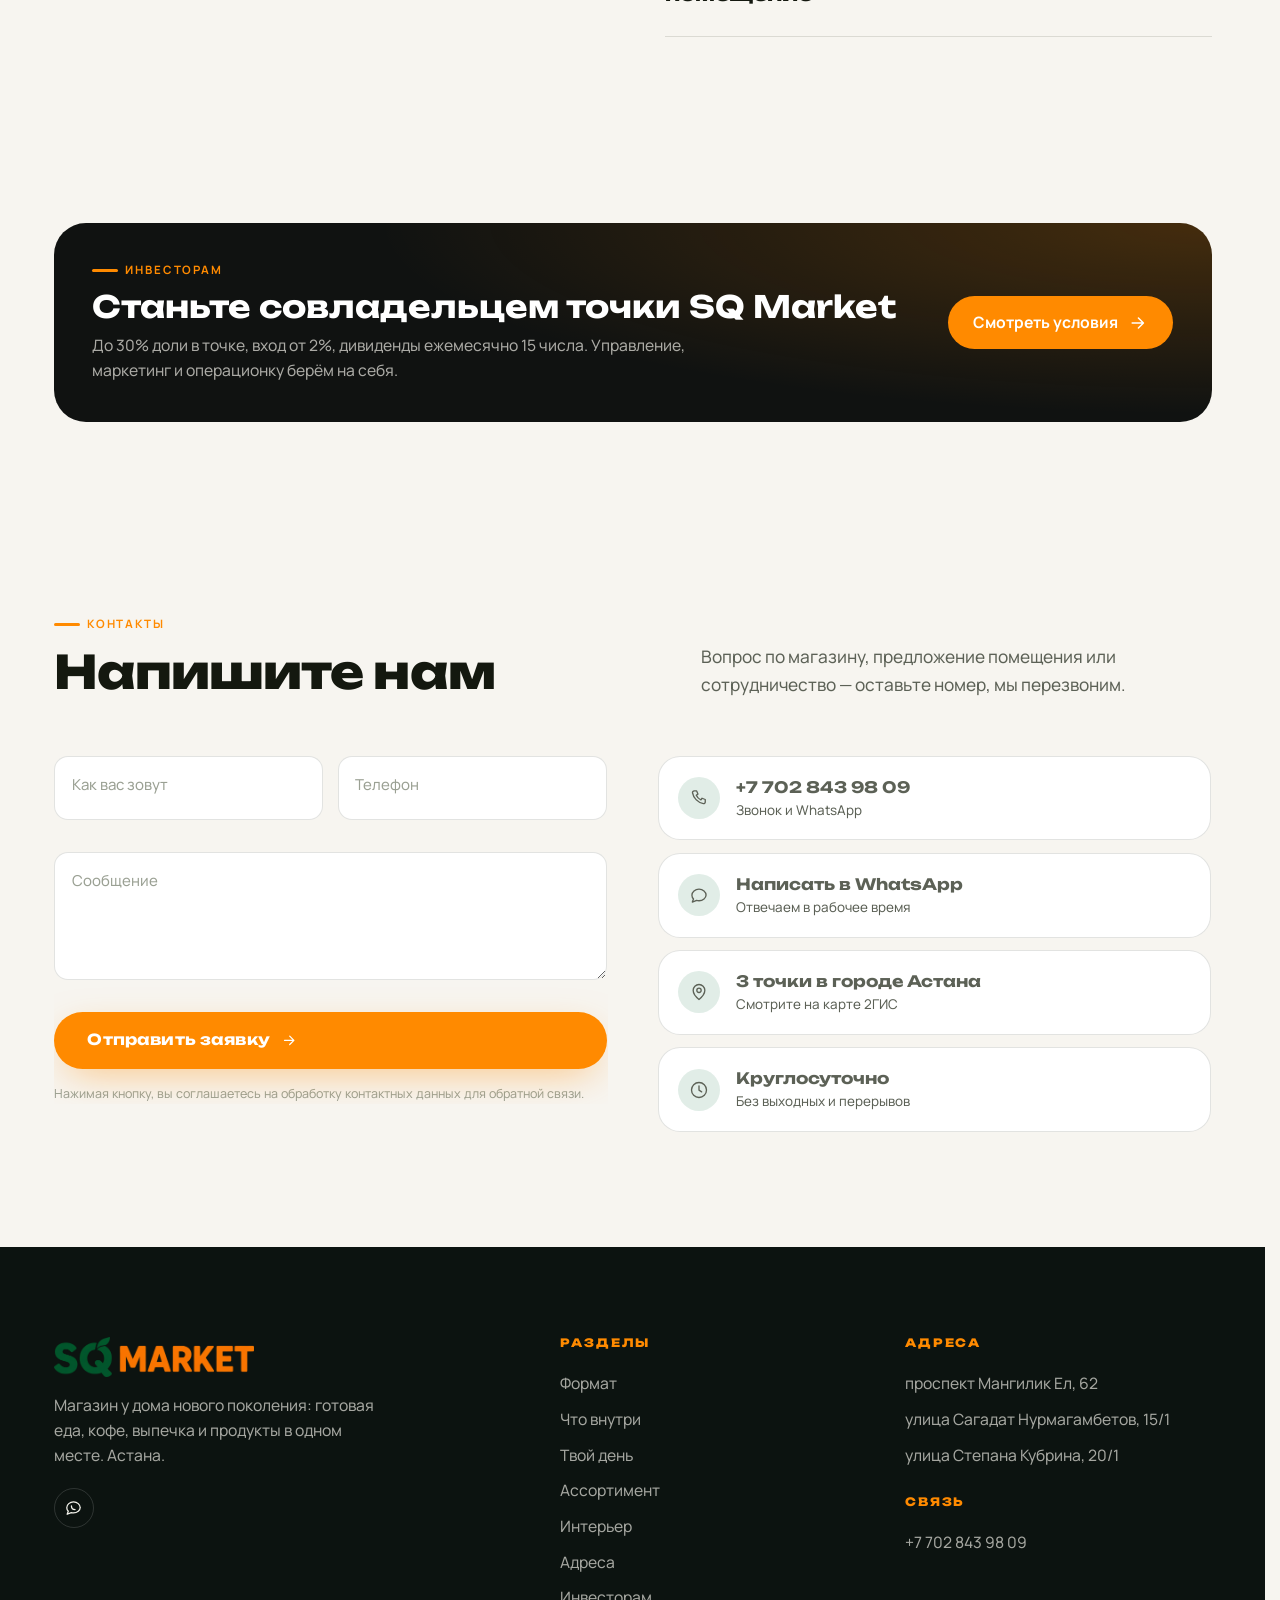
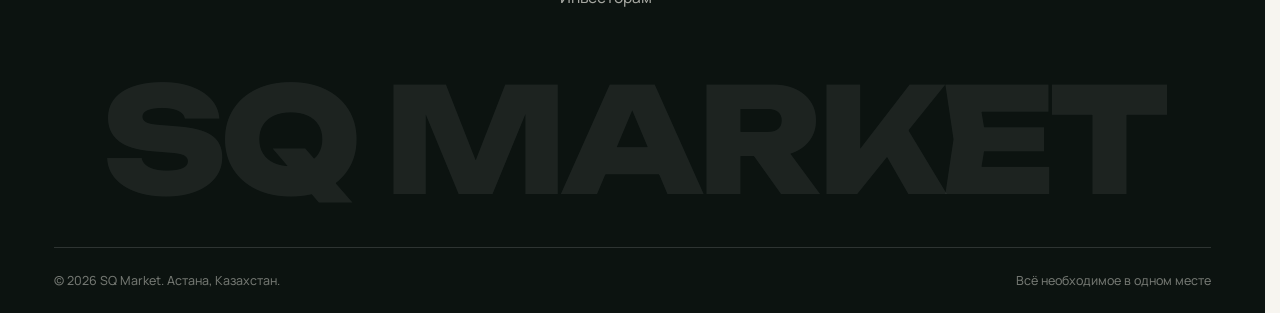
==== commit 55943fa0: "Телефон: карточка пула больше не вылезает за экран min-height вместе с aspect-ratio задавал фото ШИР" ====
--- a/index.html
+++ b/index.html
@@ -20,11 +20,11 @@
 <link rel="preconnect" href="https://fonts.gstatic.com" crossorigin>
 <link href="https://fonts.googleapis.com/css2?family=Manrope:wght@400;500;600;700&family=Unbounded:wght@600;700;800&display=swap" rel="stylesheet">
 
-<link rel="stylesheet" href="assets/css/tokens.css?v=22">
-<link rel="stylesheet" href="assets/css/base.css?v=22">
-<link rel="stylesheet" href="assets/css/components.css?v=22">
-<link rel="stylesheet" href="assets/css/sections.css?v=22">
-<link rel="stylesheet" href="assets/css/mobile.css?v=22">
+<link rel="stylesheet" href="assets/css/tokens.css?v=24">
+<link rel="stylesheet" href="assets/css/base.css?v=24">
+<link rel="stylesheet" href="assets/css/components.css?v=24">
+<link rel="stylesheet" href="assets/css/sections.css?v=24">
+<link rel="stylesheet" href="assets/css/mobile.css?v=24">
 </head>
 
 <body>
@@ -309,7 +309,7 @@
   <section class="section section--tight">
     <div class="wrap team__grid">
       <div class="team__photo" data-reveal="left">
-        <img src="assets/img/uniform.jpg?v=22" alt="Форма сотрудников SQ Market" loading="lazy" width="656" height="372">
+        <img src="assets/img/uniform.jpg?v=24" alt="Форма сотрудников SQ Market" loading="lazy" width="656" height="372">
       </div>
       <div data-reveal="right">
         <p class="label">Команда</p>
@@ -559,14 +559,14 @@
      СКРИПТЫ. Порядок важен.
      data.js — контент · icons.js — иконки · core.js — ядро
      ============================================================ -->
-<script src="assets/js/data.js?v=22"></script>
-<script src="assets/js/icons.js?v=22"></script>
-<script src="assets/js/core.js?v=22"></script>
-<script src="assets/js/ui.js?v=22"></script>
-<script src="assets/js/modal.js?v=22"></script>
-<script src="assets/js/nav.js?v=22"></script>
-<script src="assets/js/map.js?v=22"></script>
-<script src="assets/js/render.js?v=22"></script>
-<script src="assets/js/main.js?v=22"></script>
+<script src="assets/js/data.js?v=24"></script>
+<script src="assets/js/icons.js?v=24"></script>
+<script src="assets/js/core.js?v=24"></script>
+<script src="assets/js/ui.js?v=24"></script>
+<script src="assets/js/modal.js?v=24"></script>
+<script src="assets/js/nav.js?v=24"></script>
+<script src="assets/js/map.js?v=24"></script>
+<script src="assets/js/render.js?v=24"></script>
+<script src="assets/js/main.js?v=24"></script>
 </body>
 </html>
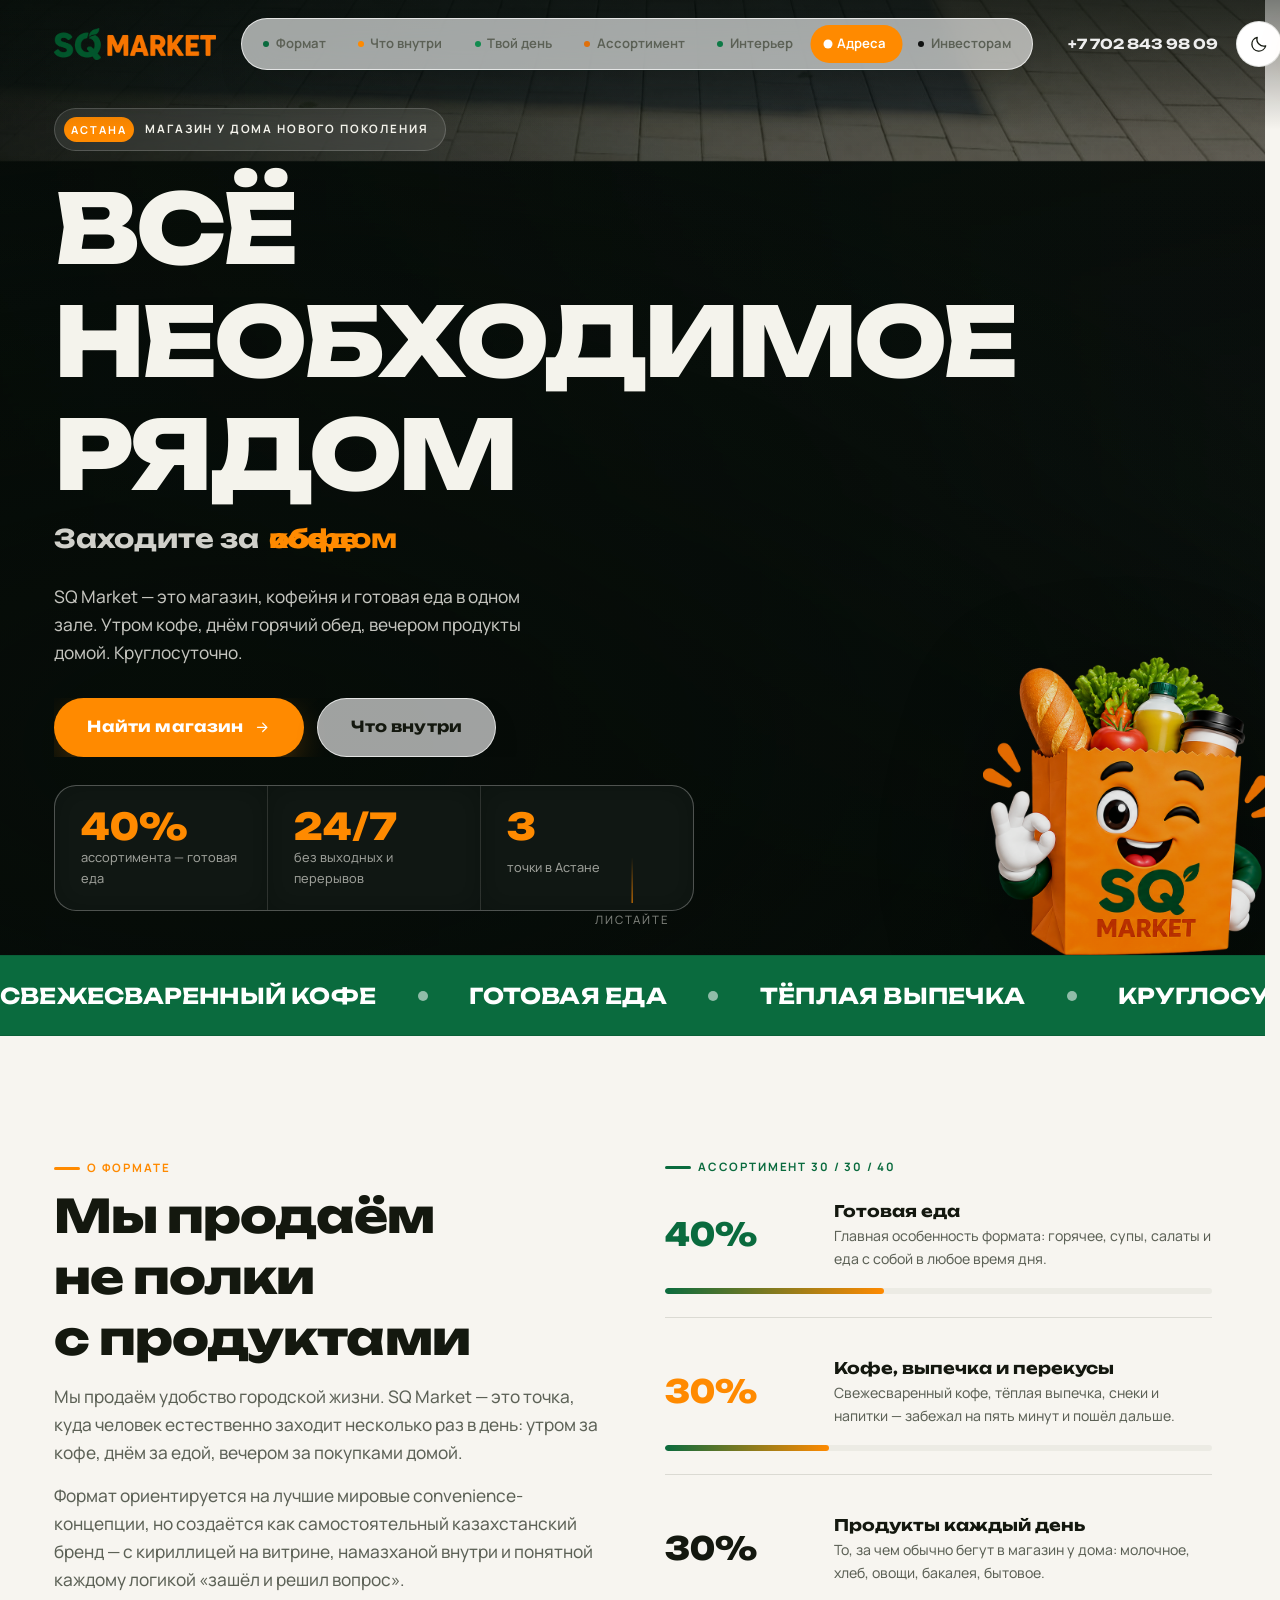
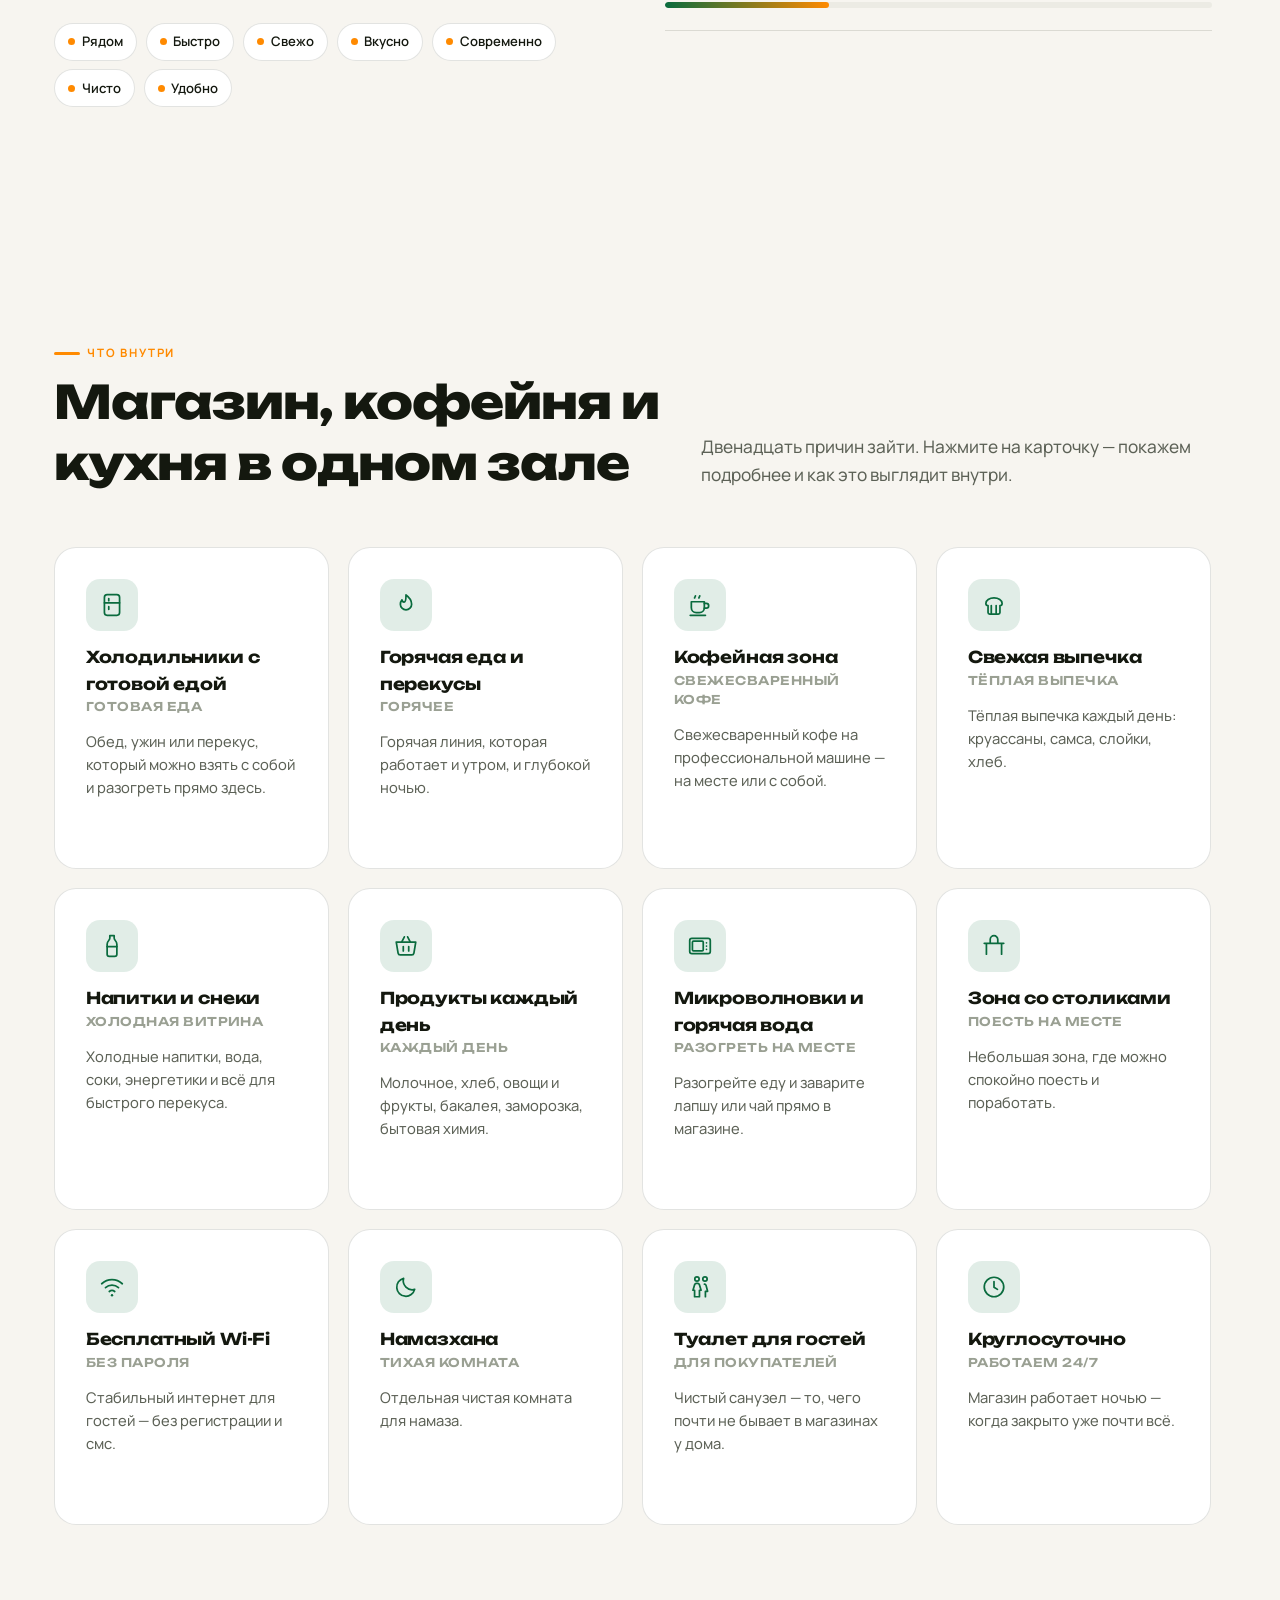
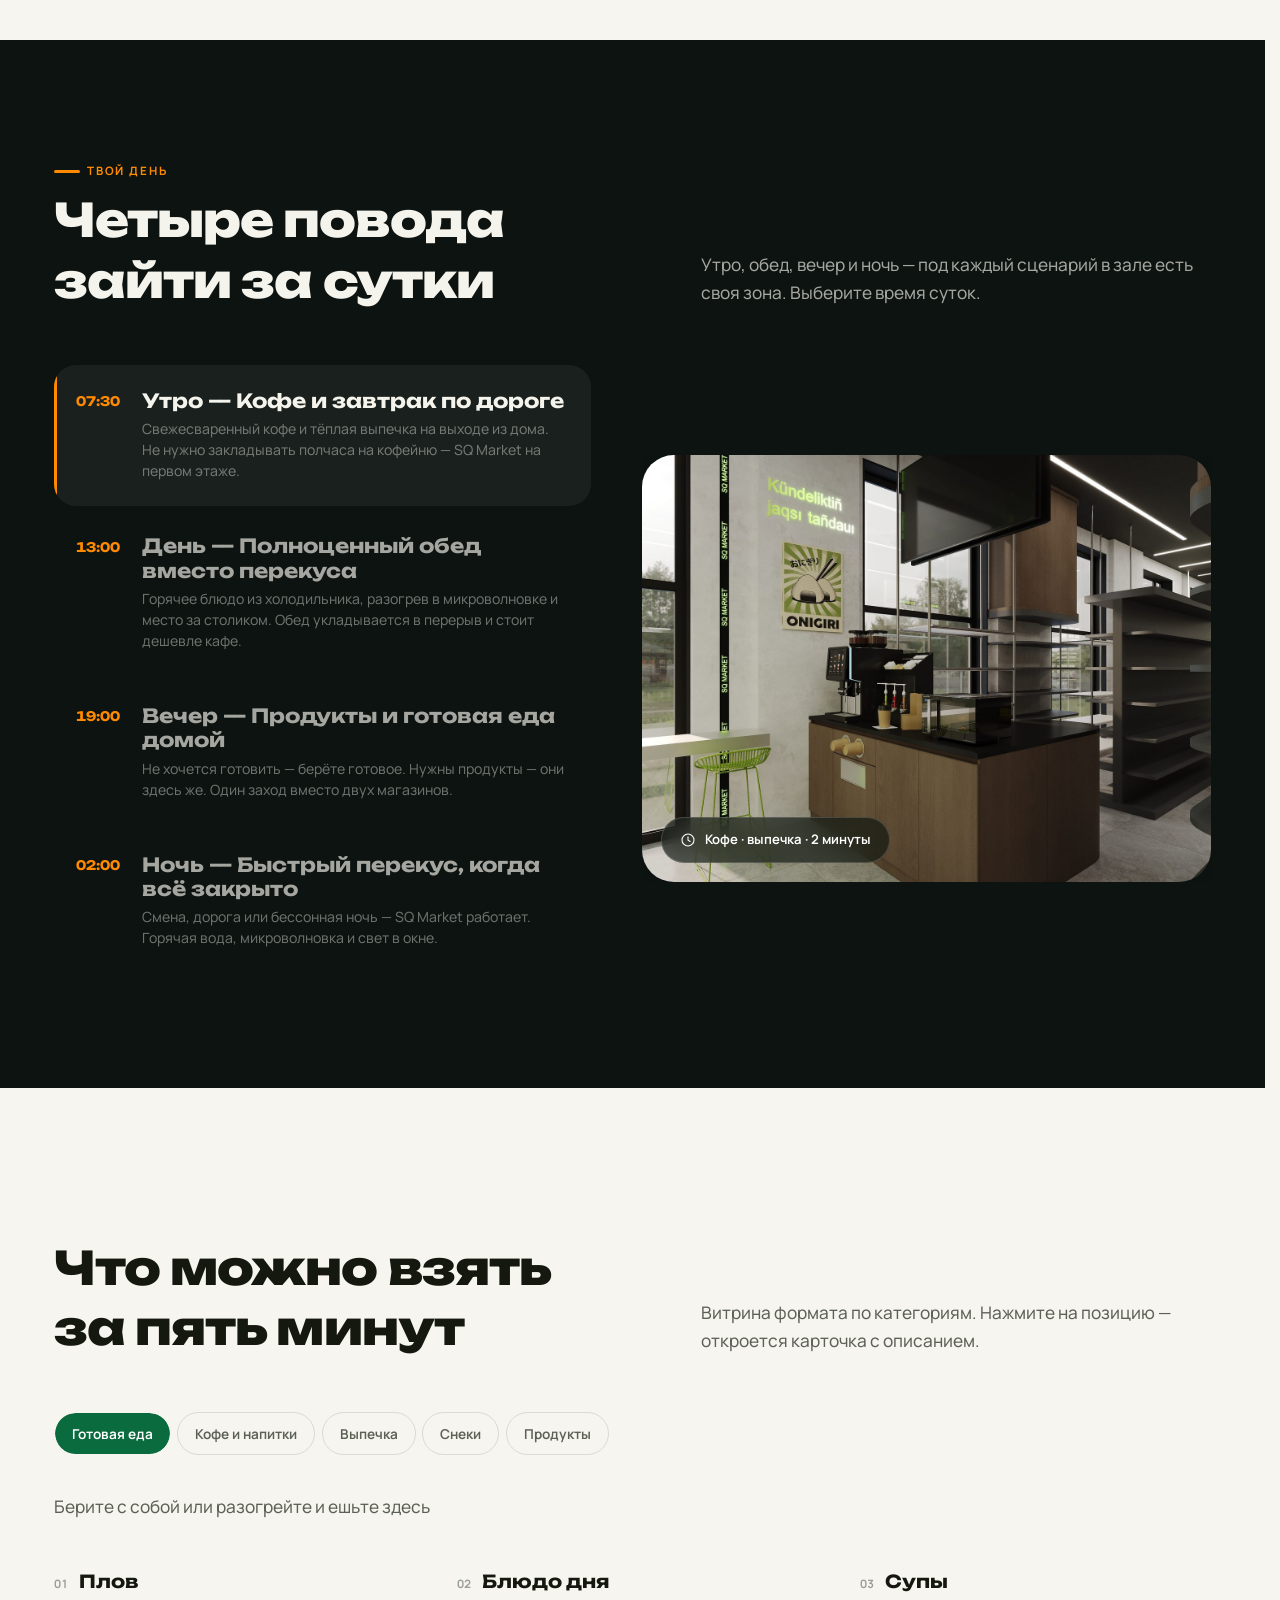
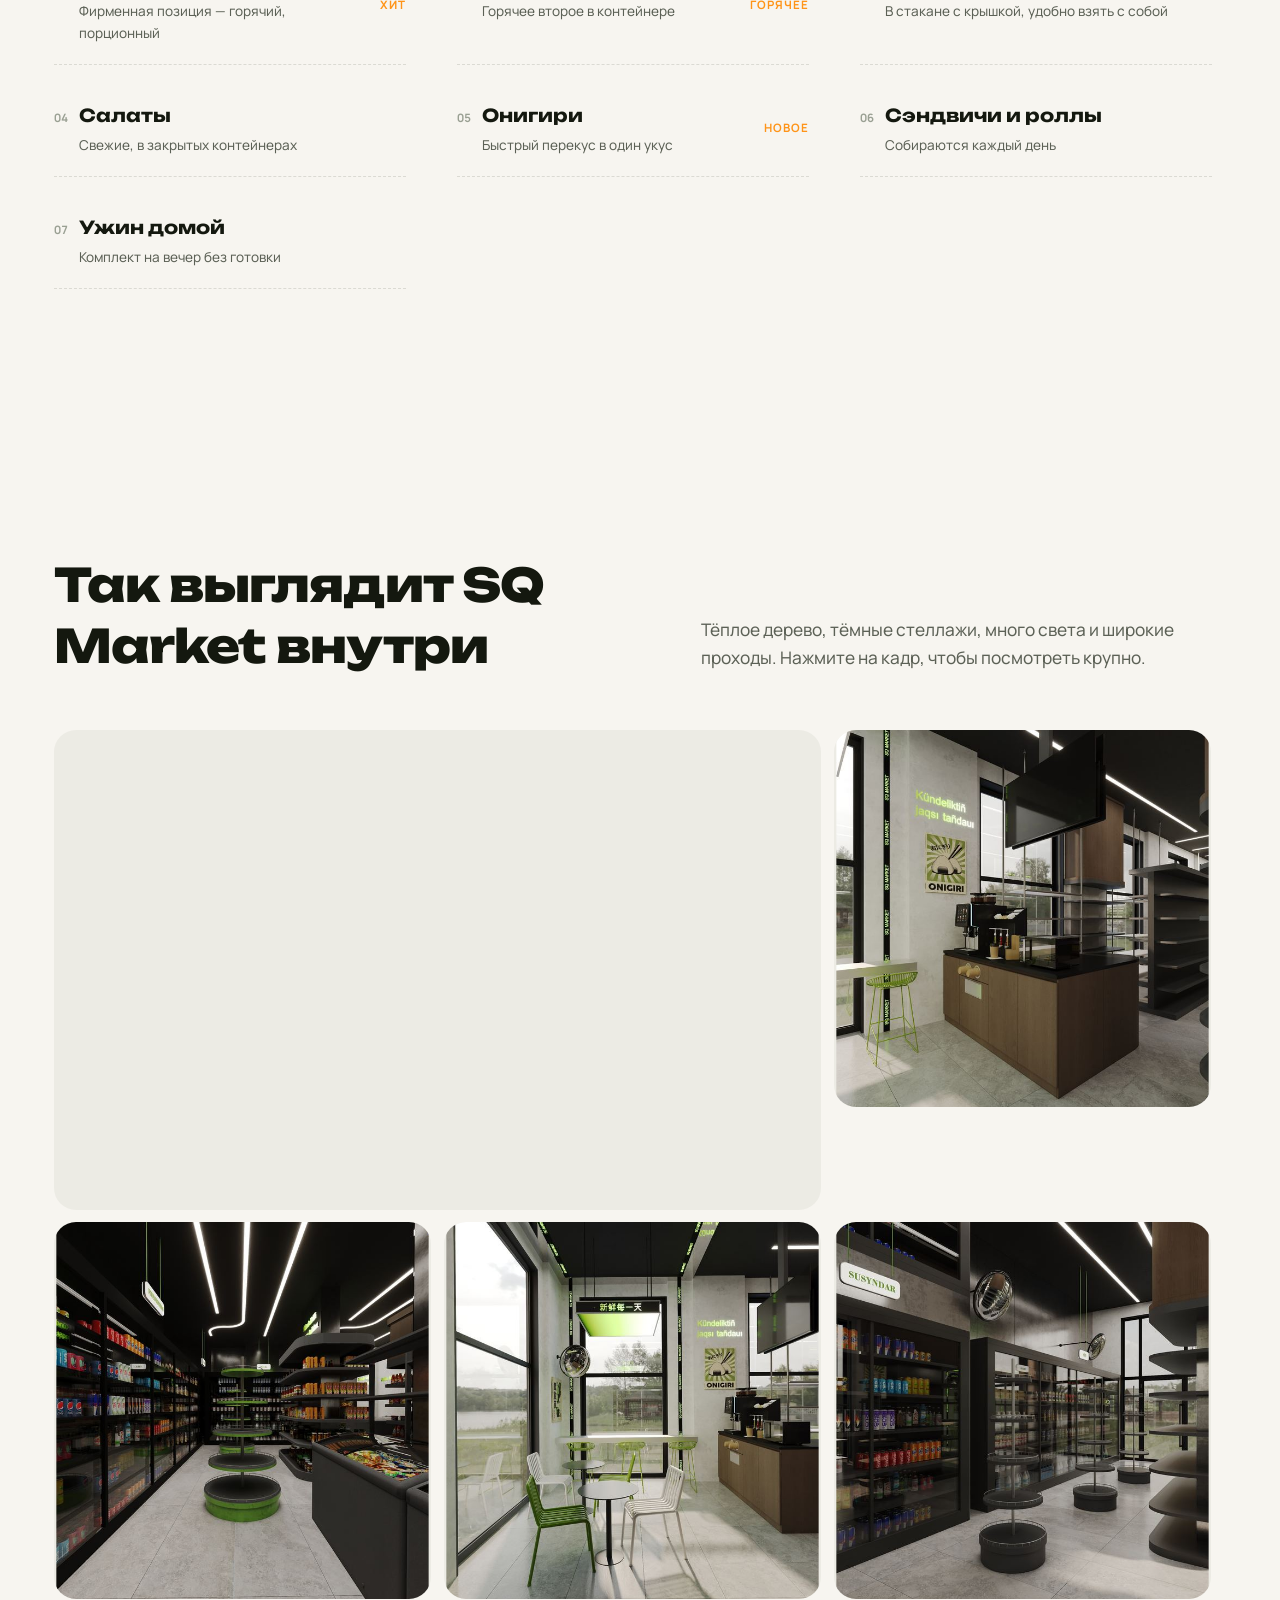
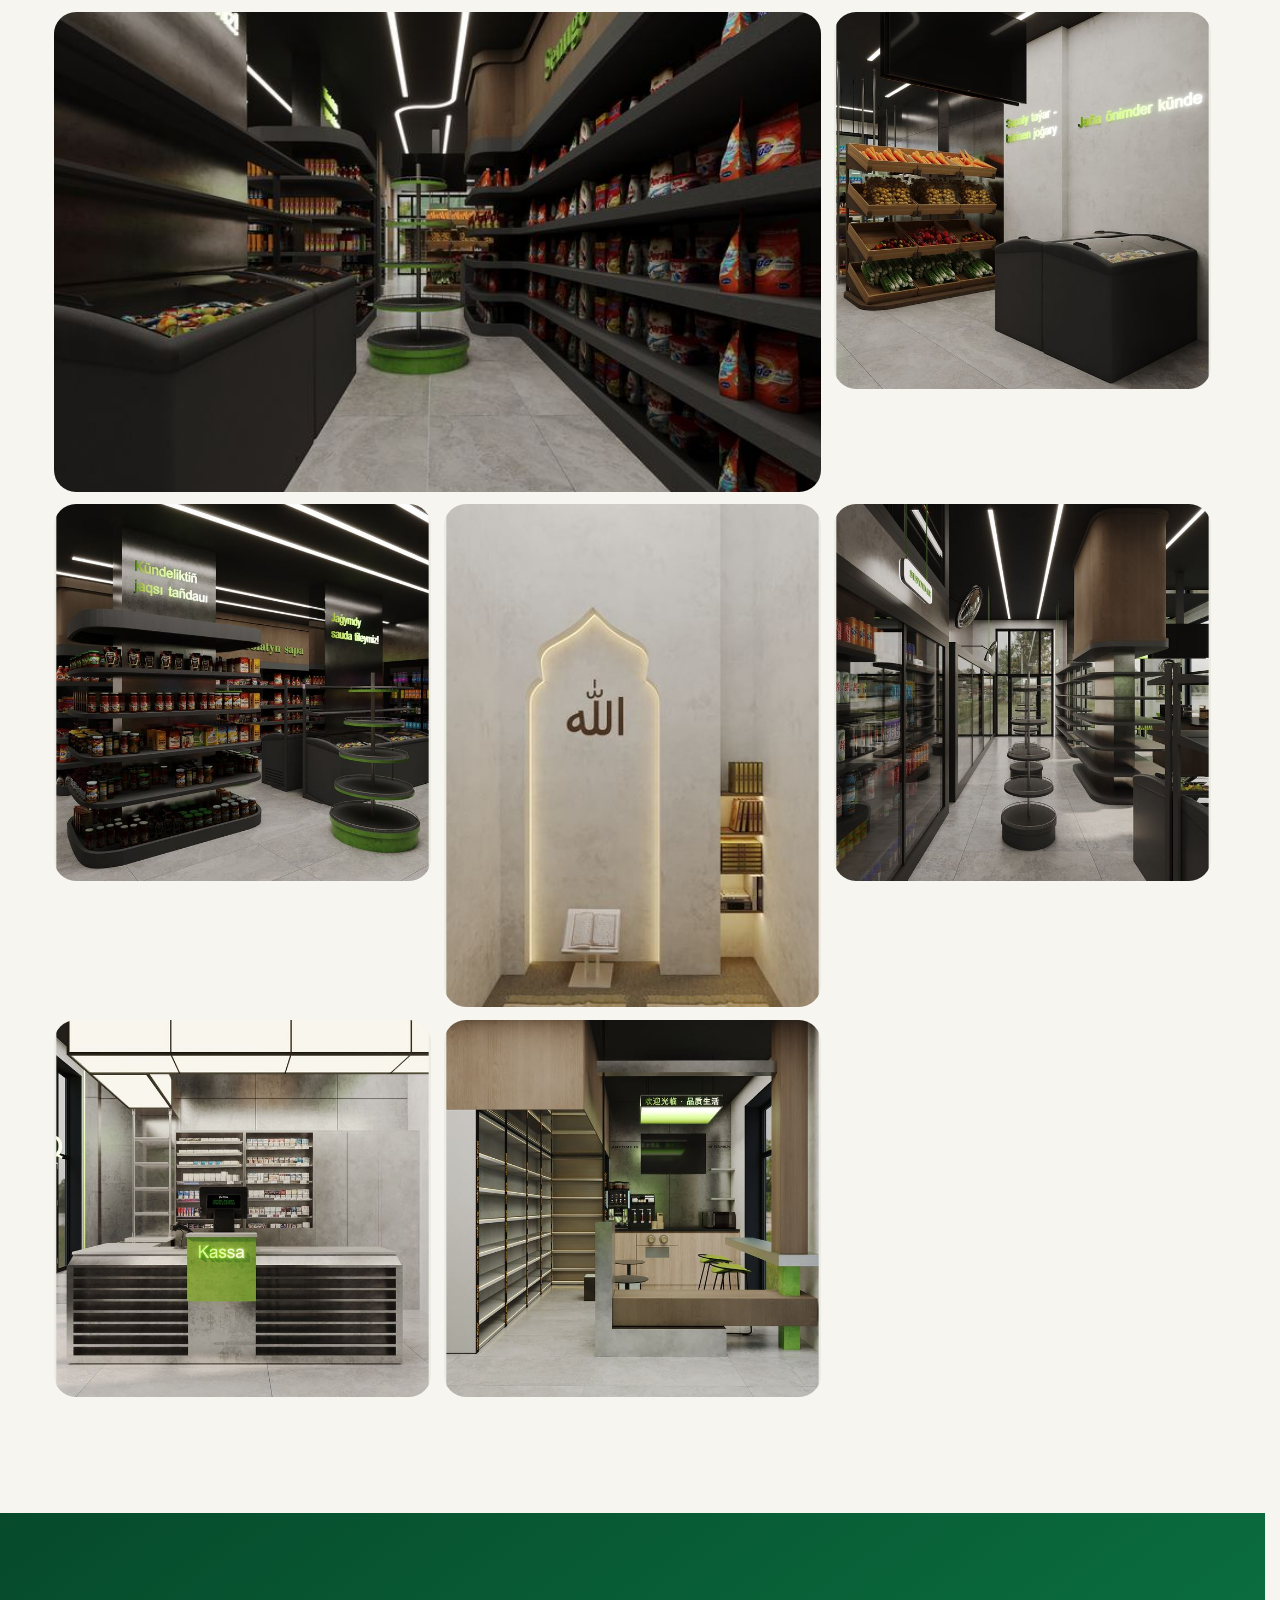
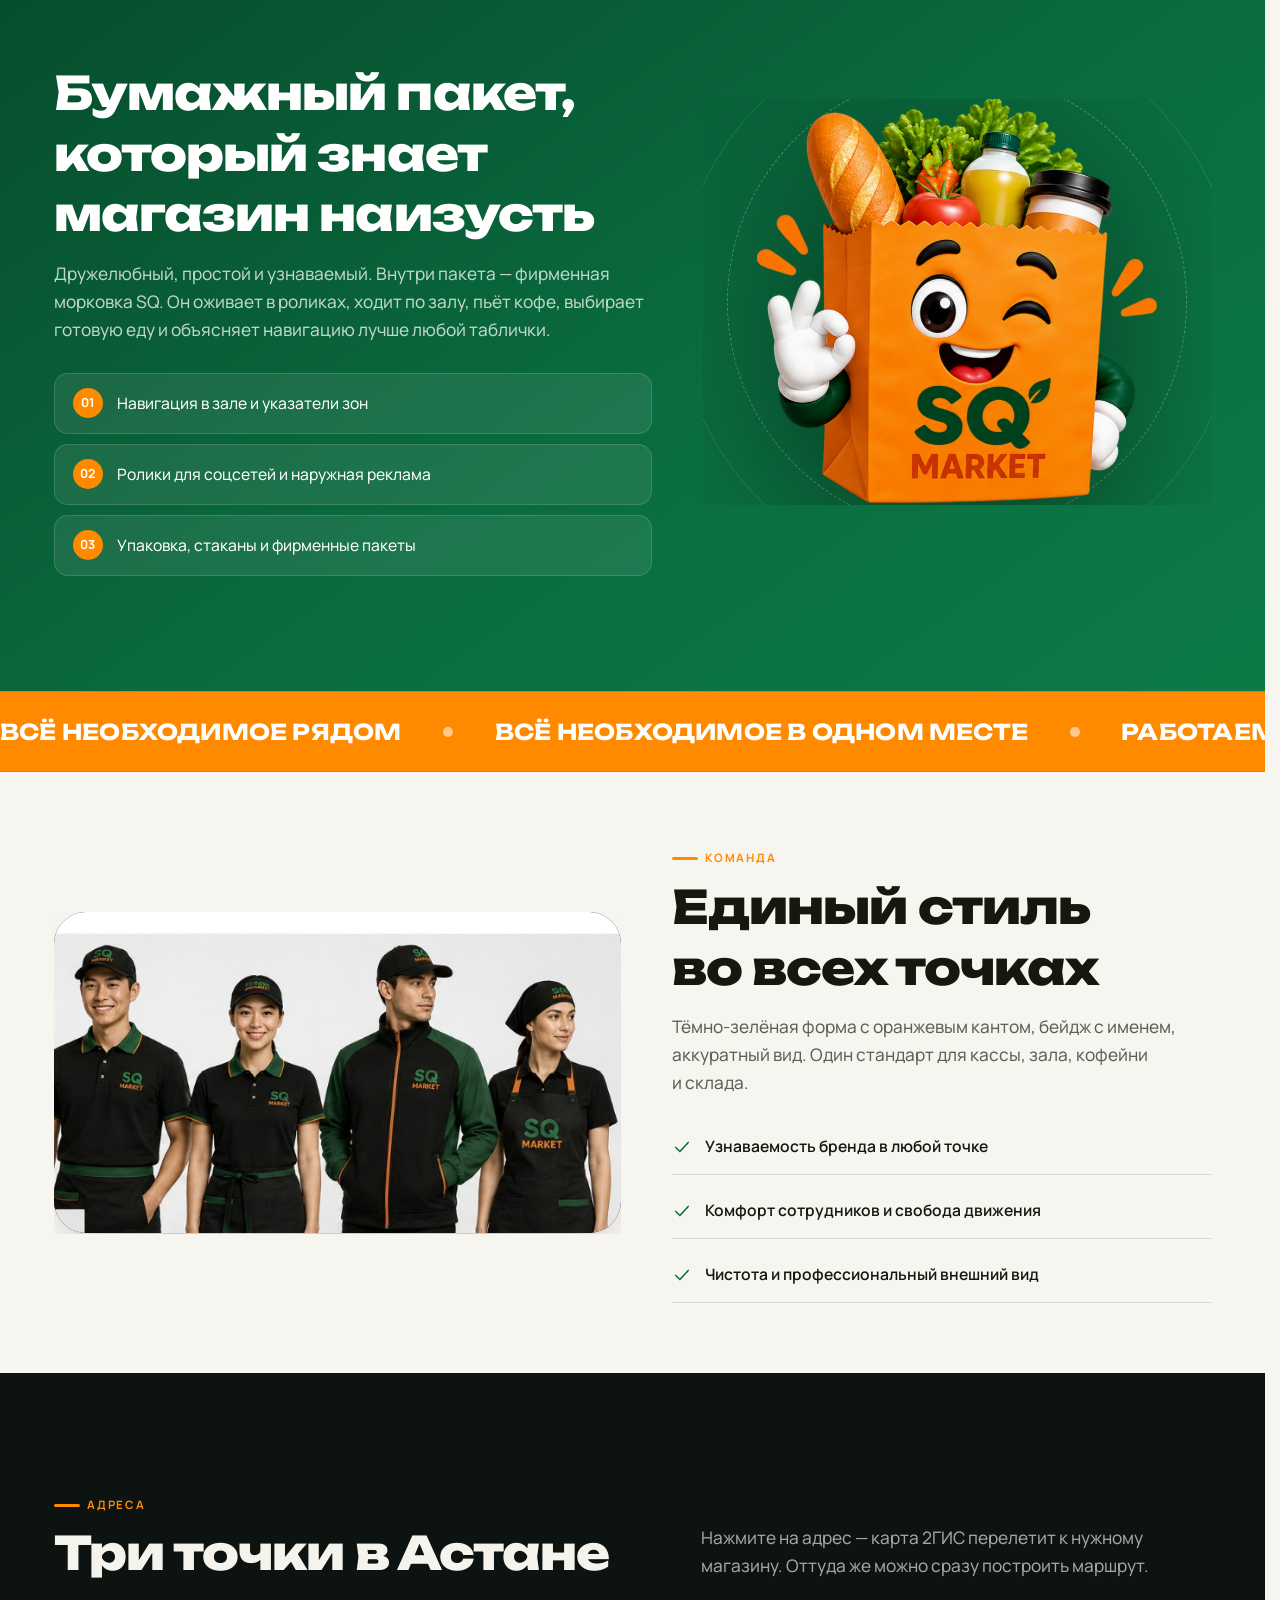
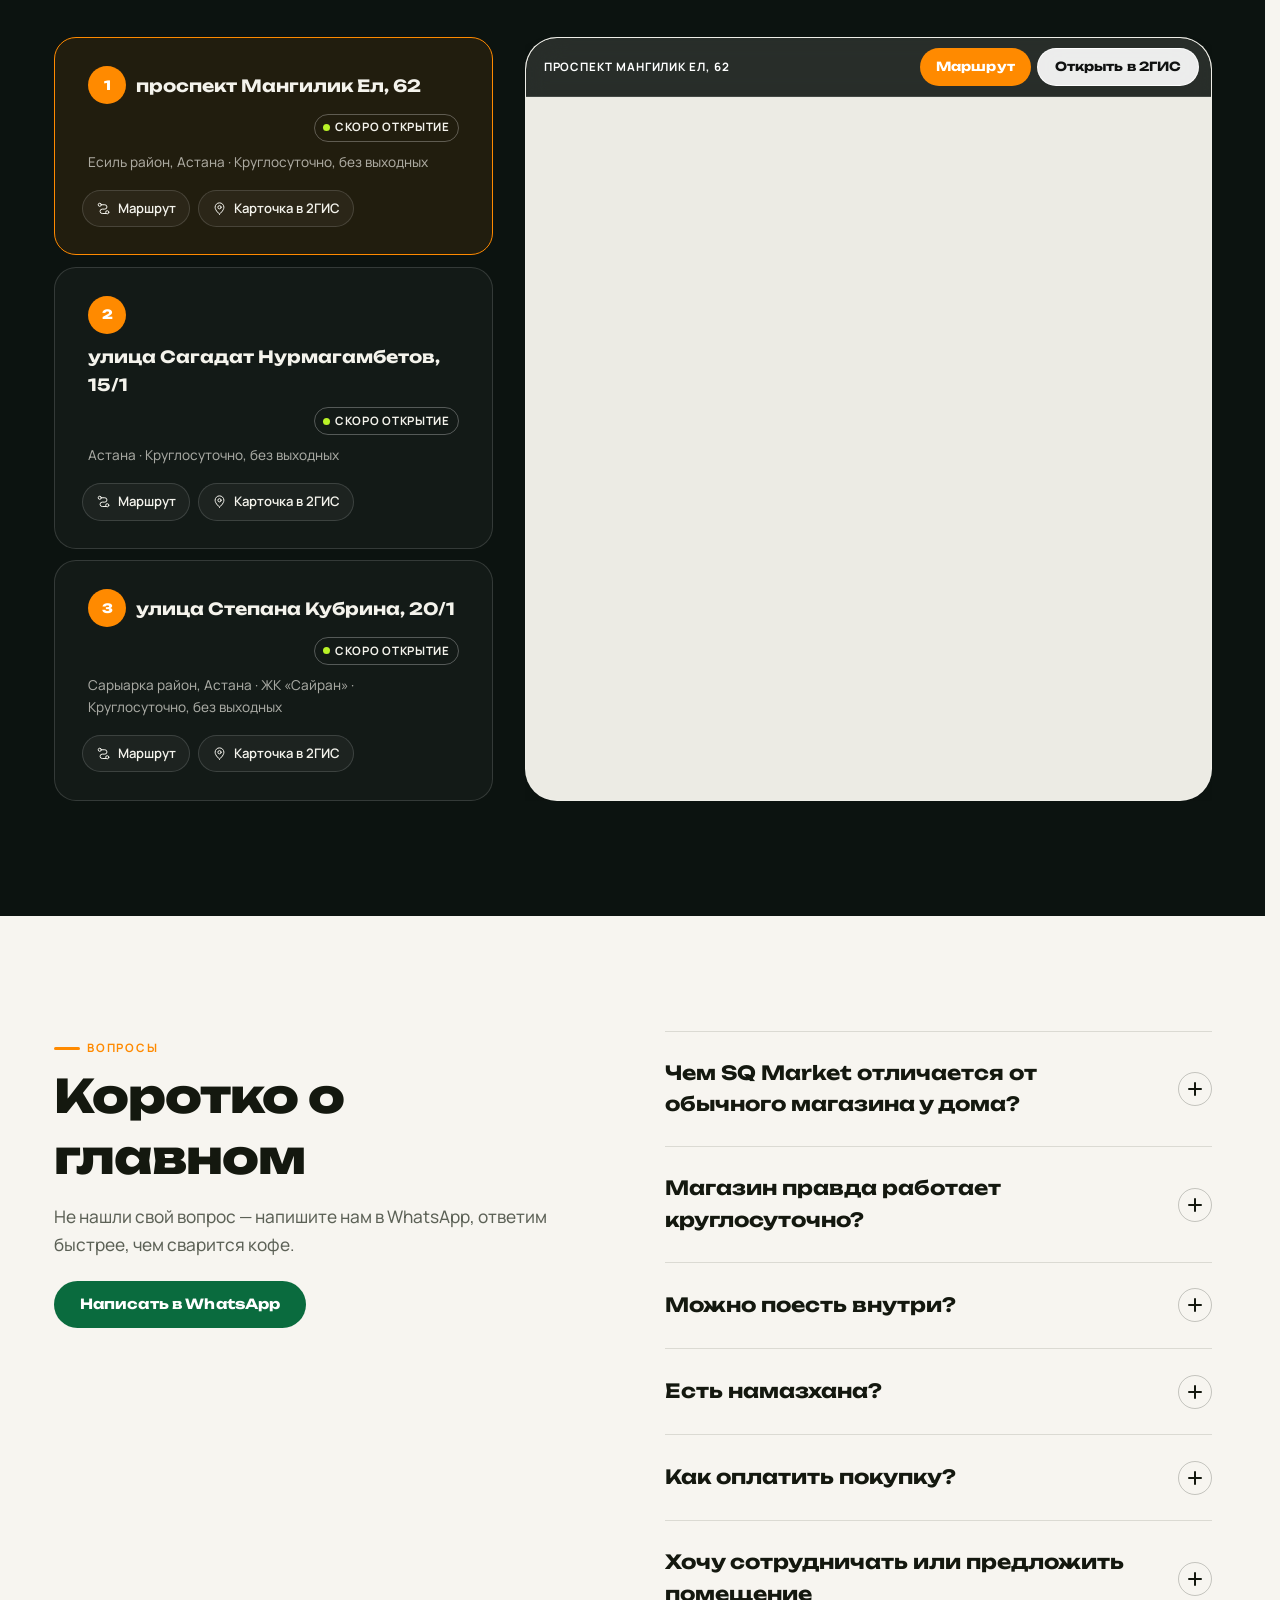
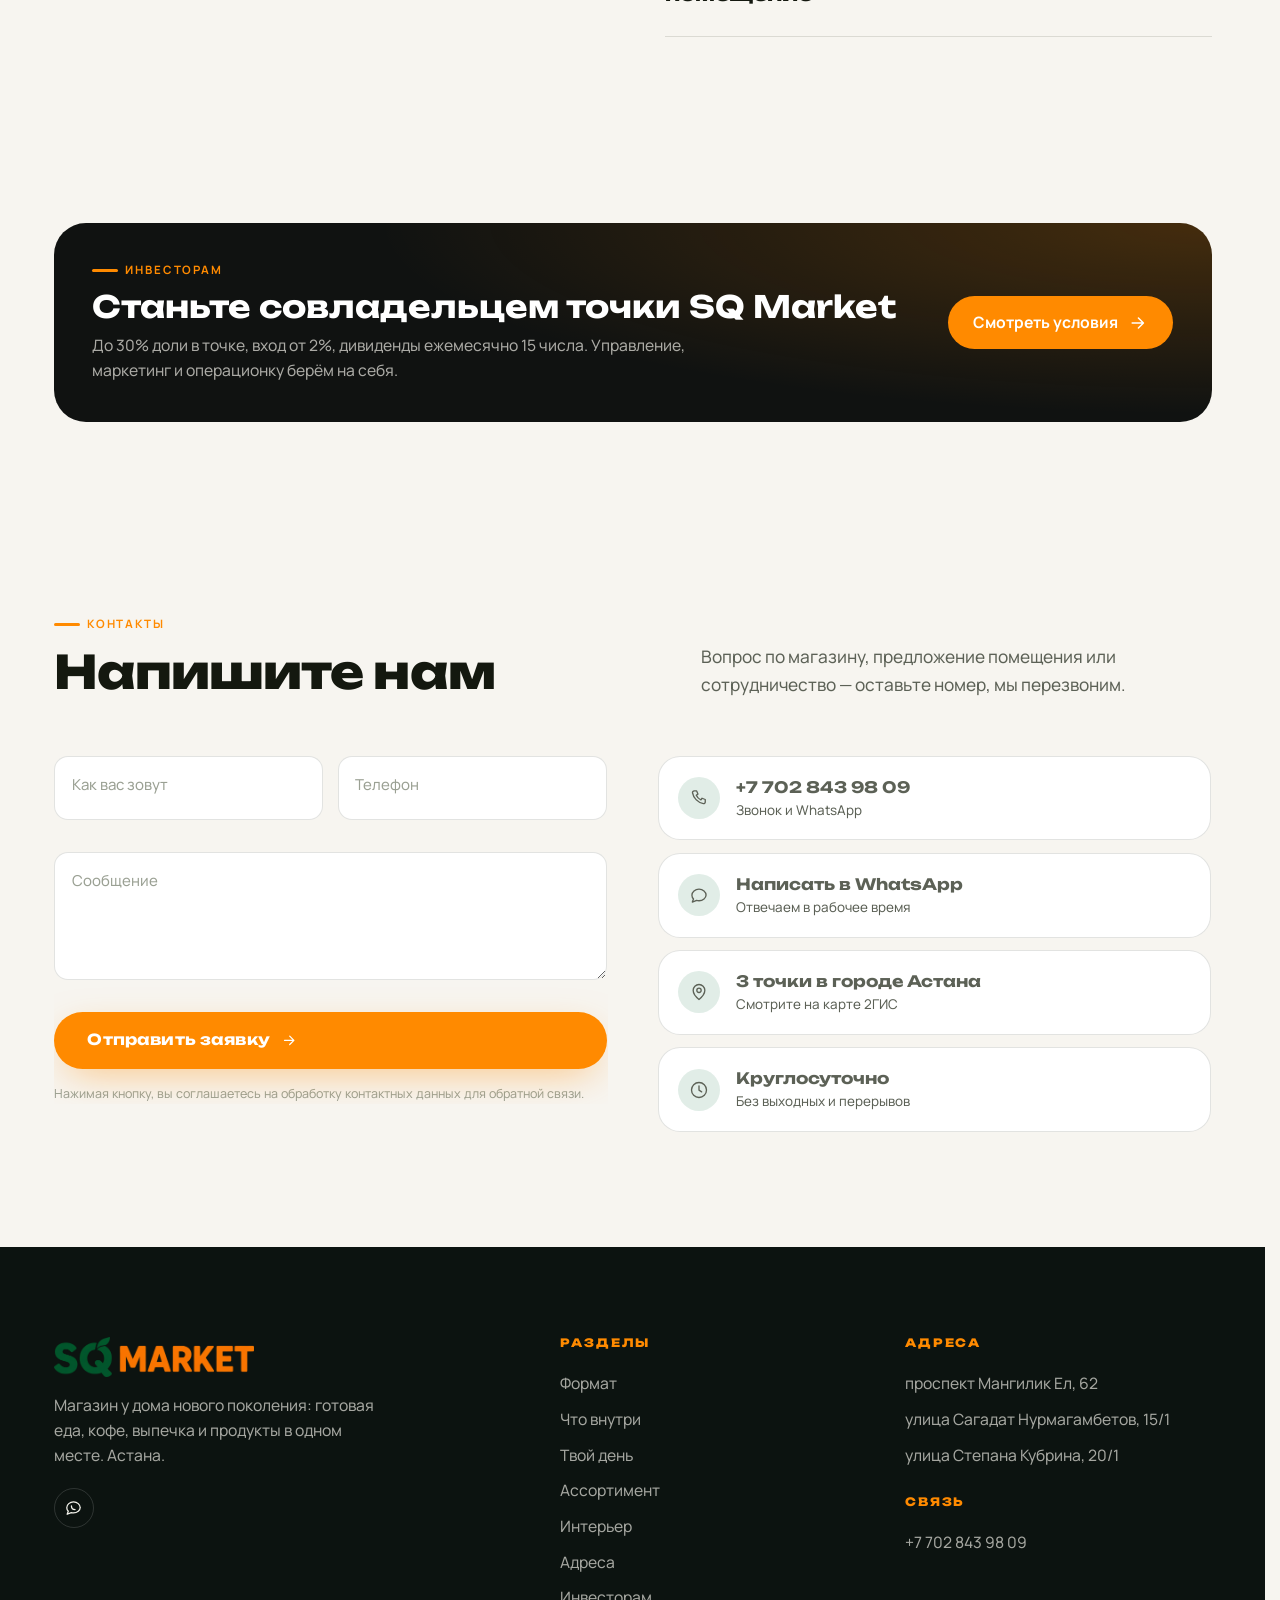
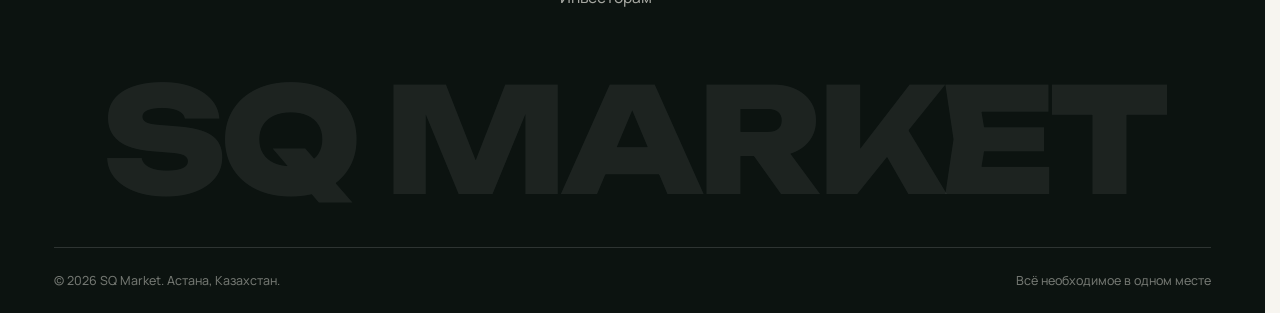
==== commit 0c55ea33: "Версия ассетов 25 — чтобы все получили мобильный фикс GitHub Pages обновил HTML раньше CSS, и браузе" ====
--- a/index.html
+++ b/index.html
@@ -20,11 +20,11 @@
 <link rel="preconnect" href="https://fonts.gstatic.com" crossorigin>
 <link href="https://fonts.googleapis.com/css2?family=Manrope:wght@400;500;600;700&family=Unbounded:wght@600;700;800&display=swap" rel="stylesheet">
 
-<link rel="stylesheet" href="assets/css/tokens.css?v=24">
-<link rel="stylesheet" href="assets/css/base.css?v=24">
-<link rel="stylesheet" href="assets/css/components.css?v=24">
-<link rel="stylesheet" href="assets/css/sections.css?v=24">
-<link rel="stylesheet" href="assets/css/mobile.css?v=24">
+<link rel="stylesheet" href="assets/css/tokens.css?v=25">
+<link rel="stylesheet" href="assets/css/base.css?v=25">
+<link rel="stylesheet" href="assets/css/components.css?v=25">
+<link rel="stylesheet" href="assets/css/sections.css?v=25">
+<link rel="stylesheet" href="assets/css/mobile.css?v=25">
 </head>
 
 <body>
@@ -309,7 +309,7 @@
   <section class="section section--tight">
     <div class="wrap team__grid">
       <div class="team__photo" data-reveal="left">
-        <img src="assets/img/uniform.jpg?v=24" alt="Форма сотрудников SQ Market" loading="lazy" width="656" height="372">
+        <img src="assets/img/uniform.jpg?v=25" alt="Форма сотрудников SQ Market" loading="lazy" width="656" height="372">
       </div>
       <div data-reveal="right">
         <p class="label">Команда</p>
@@ -559,14 +559,14 @@
      СКРИПТЫ. Порядок важен.
      data.js — контент · icons.js — иконки · core.js — ядро
      ============================================================ -->
-<script src="assets/js/data.js?v=24"></script>
-<script src="assets/js/icons.js?v=24"></script>
-<script src="assets/js/core.js?v=24"></script>
-<script src="assets/js/ui.js?v=24"></script>
-<script src="assets/js/modal.js?v=24"></script>
-<script src="assets/js/nav.js?v=24"></script>
-<script src="assets/js/map.js?v=24"></script>
-<script src="assets/js/render.js?v=24"></script>
-<script src="assets/js/main.js?v=24"></script>
+<script src="assets/js/data.js?v=25"></script>
+<script src="assets/js/icons.js?v=25"></script>
+<script src="assets/js/core.js?v=25"></script>
+<script src="assets/js/ui.js?v=25"></script>
+<script src="assets/js/modal.js?v=25"></script>
+<script src="assets/js/nav.js?v=25"></script>
+<script src="assets/js/map.js?v=25"></script>
+<script src="assets/js/render.js?v=25"></script>
+<script src="assets/js/main.js?v=25"></script>
 </body>
 </html>
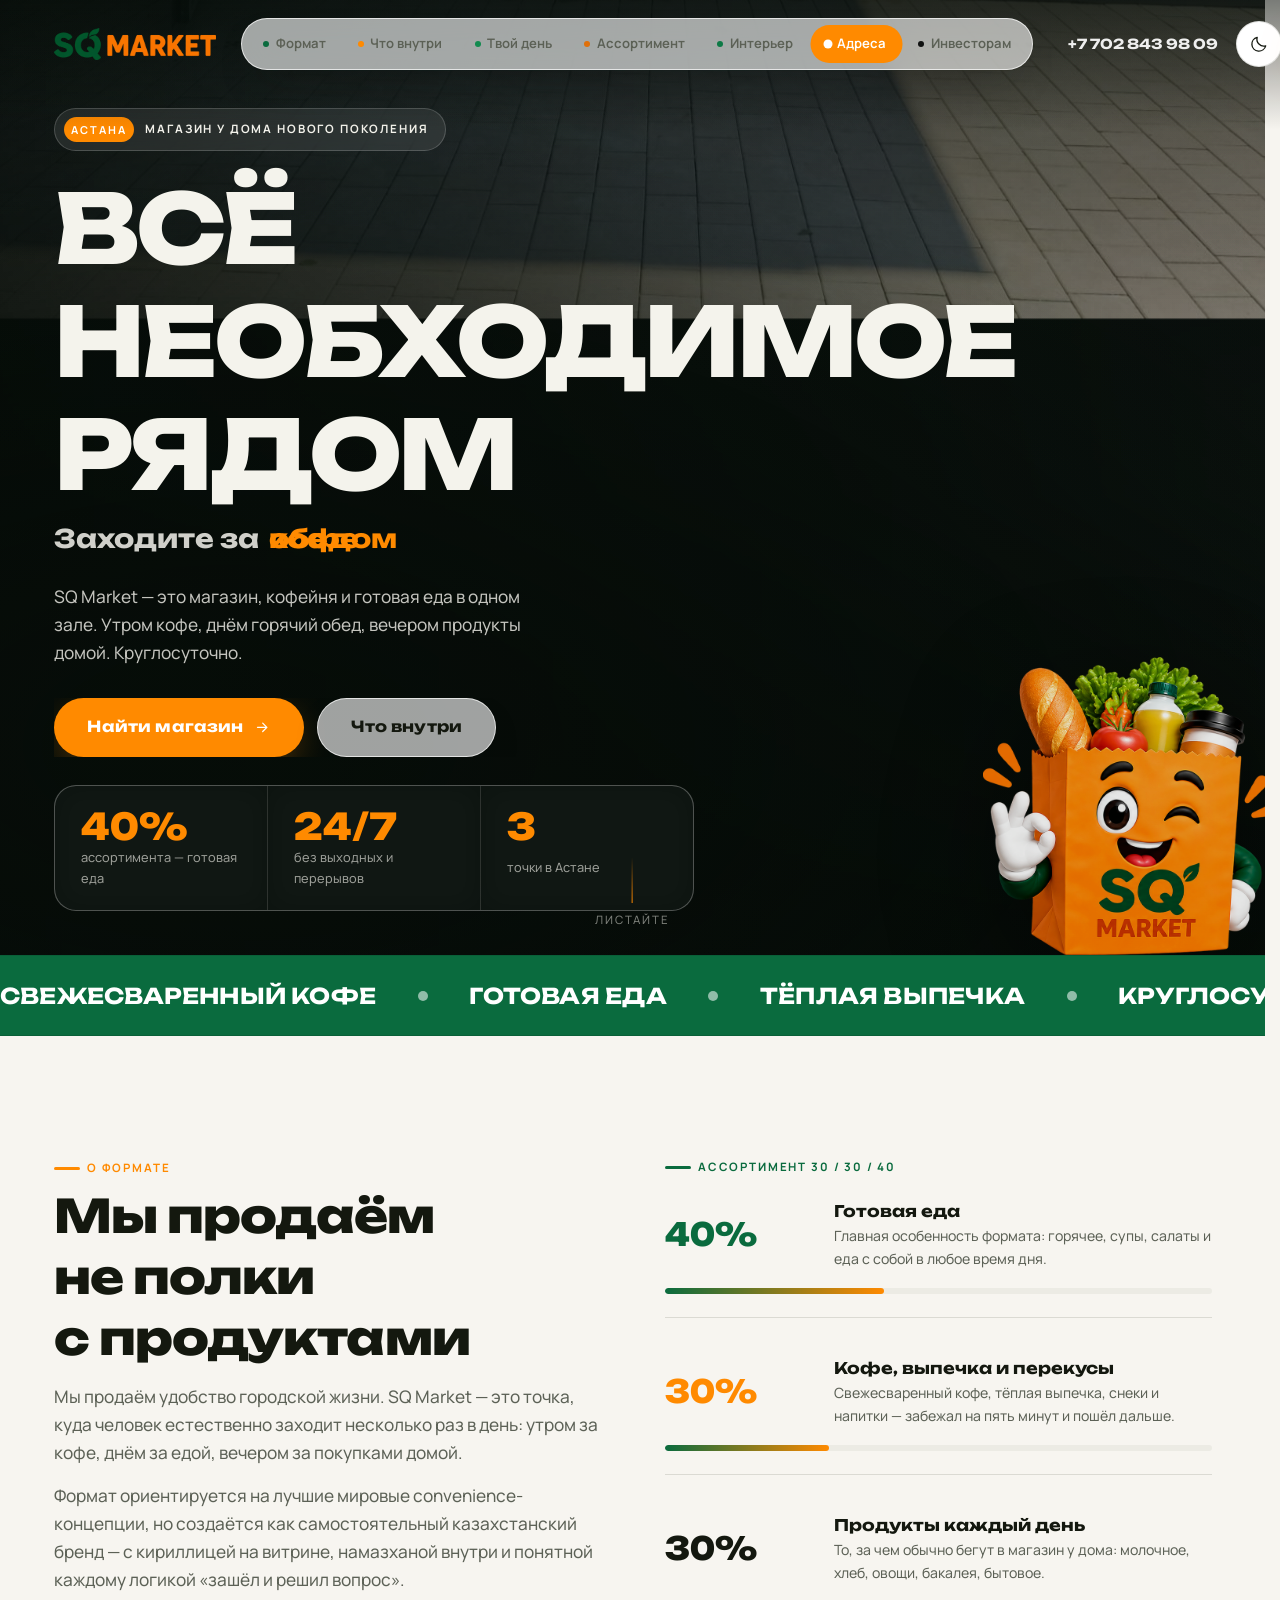
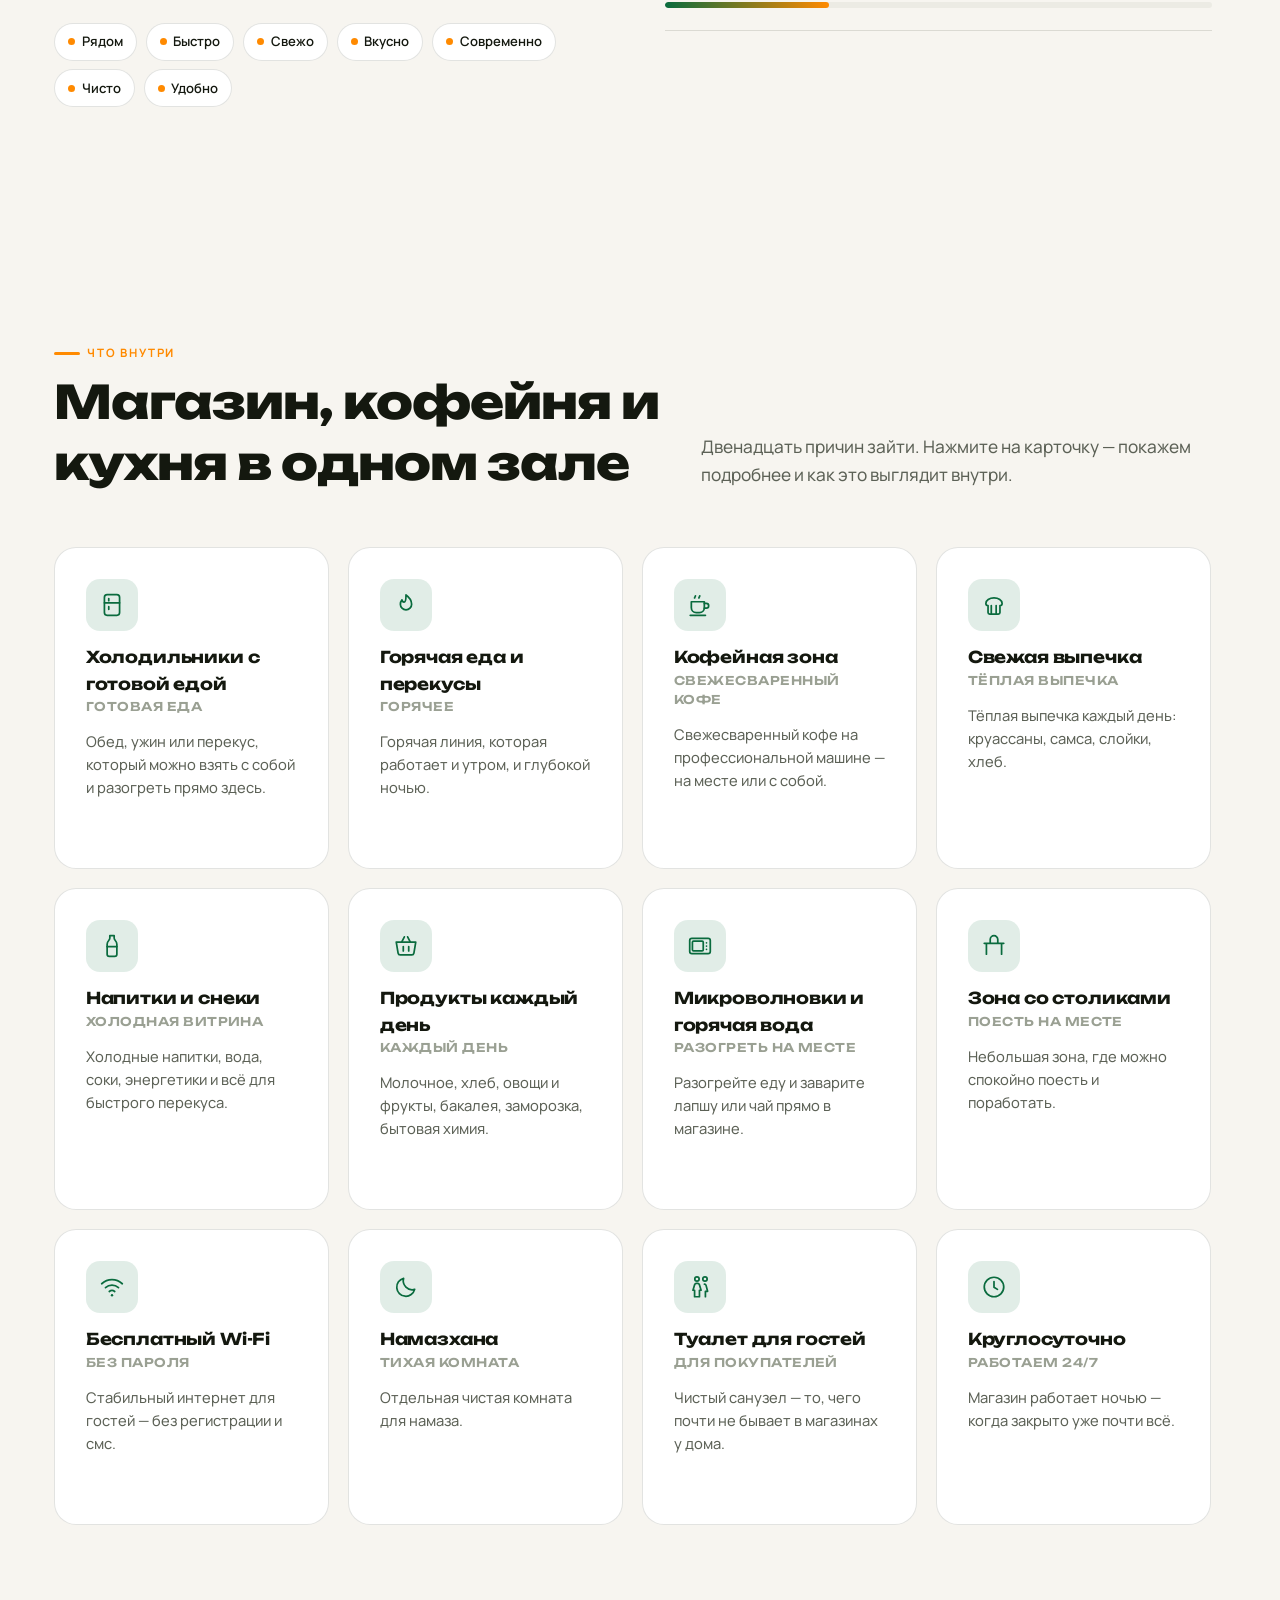
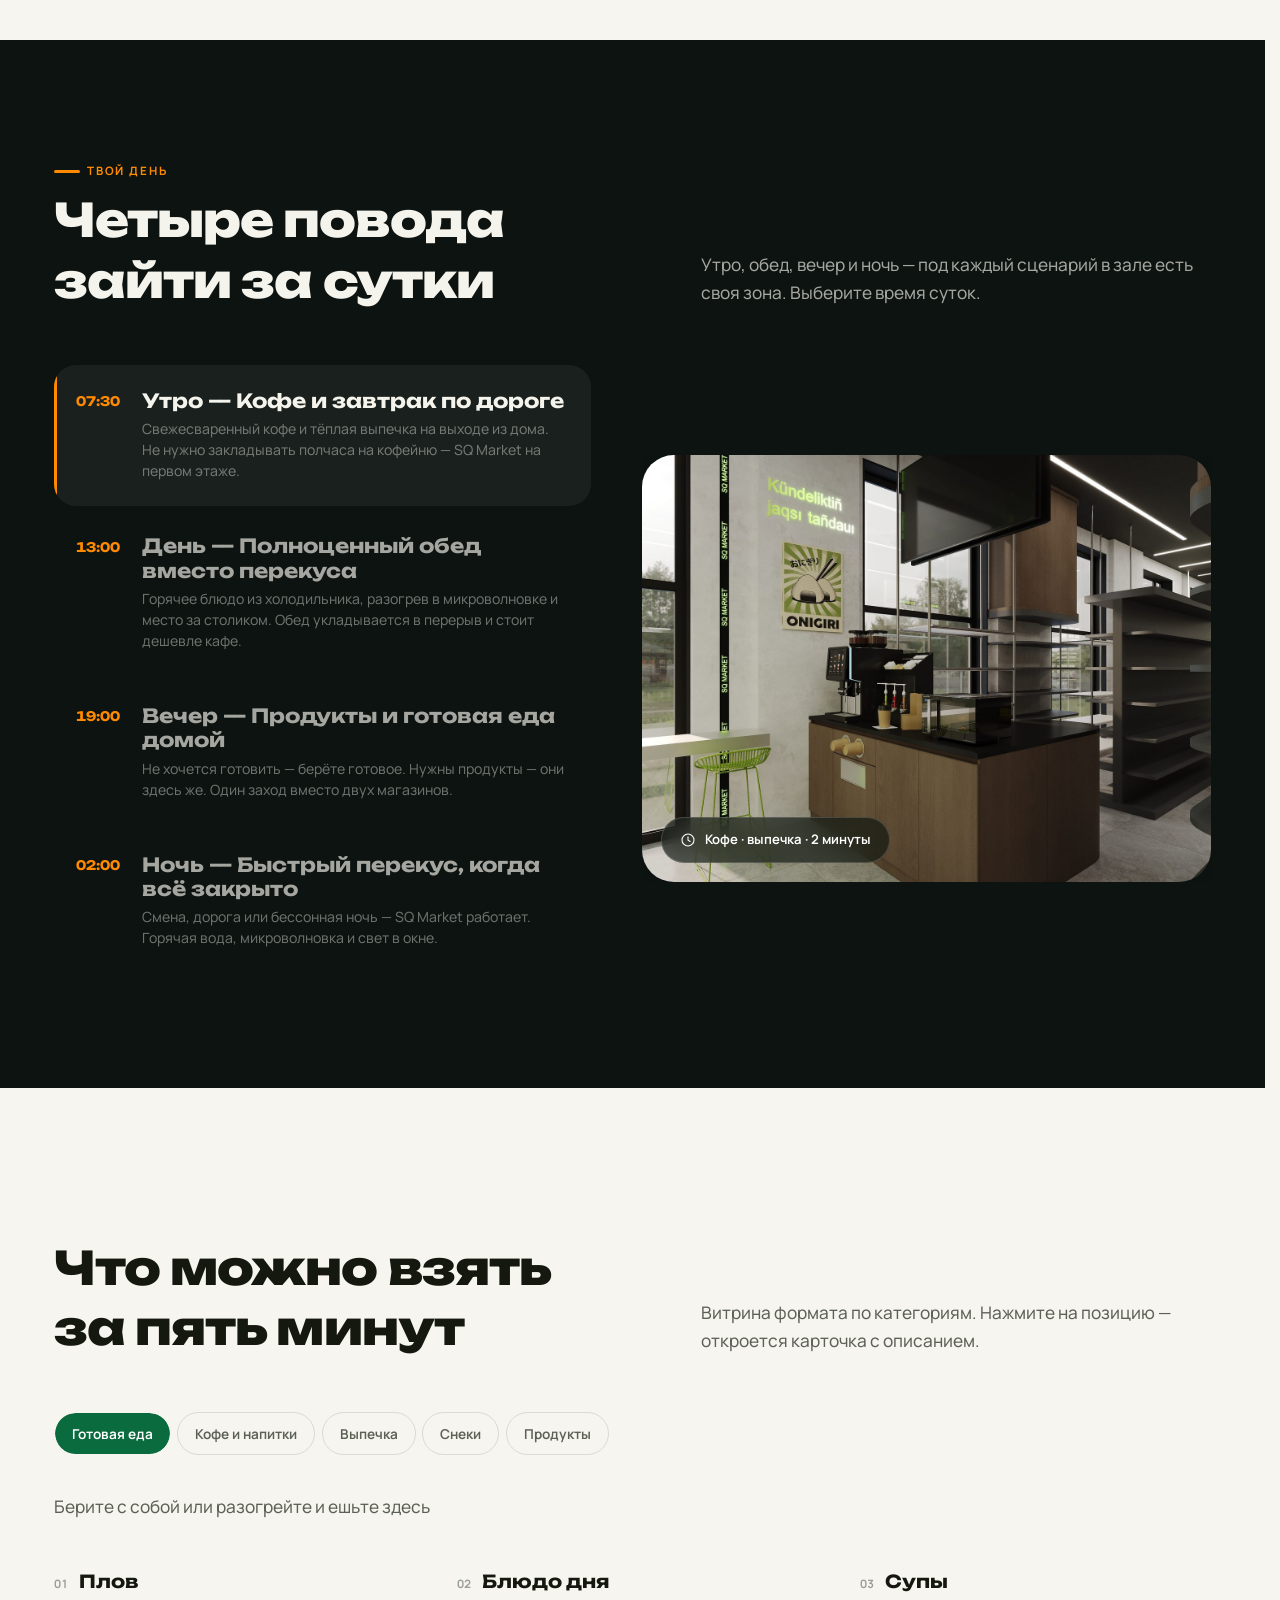
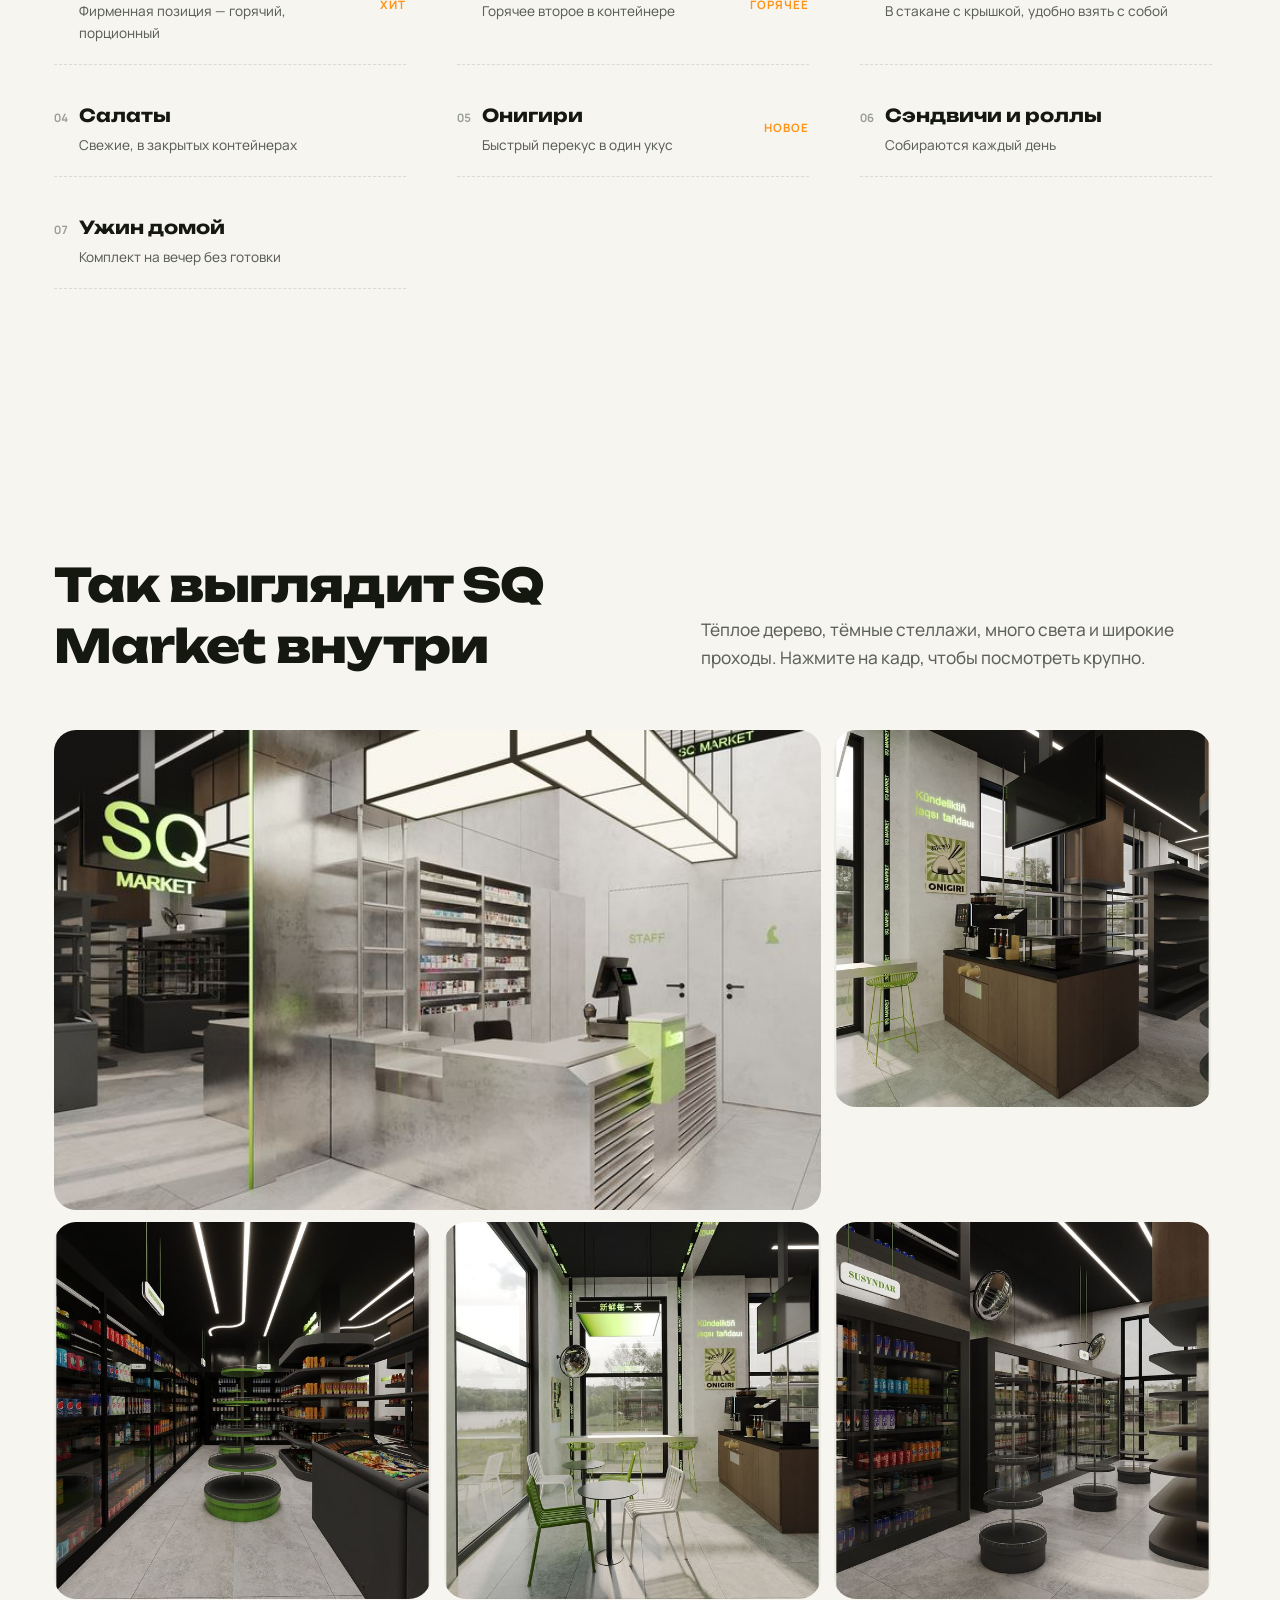
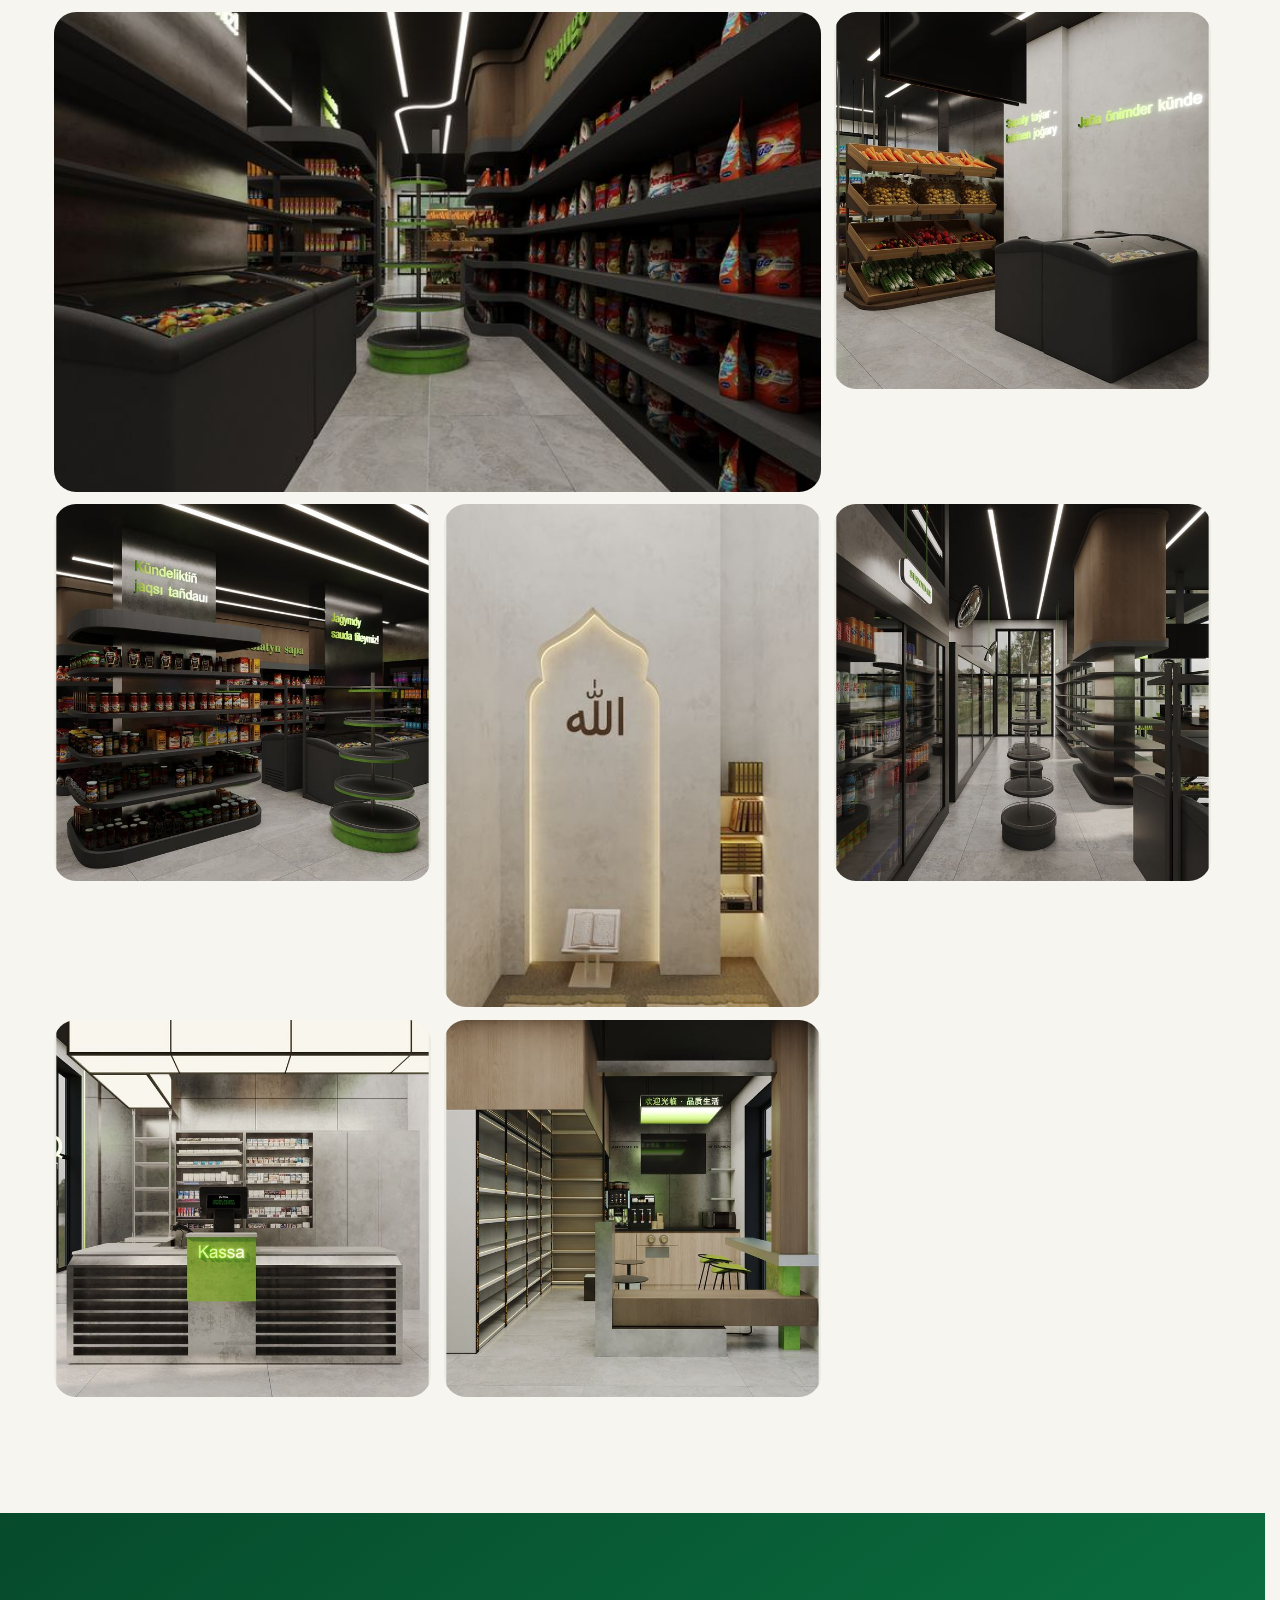
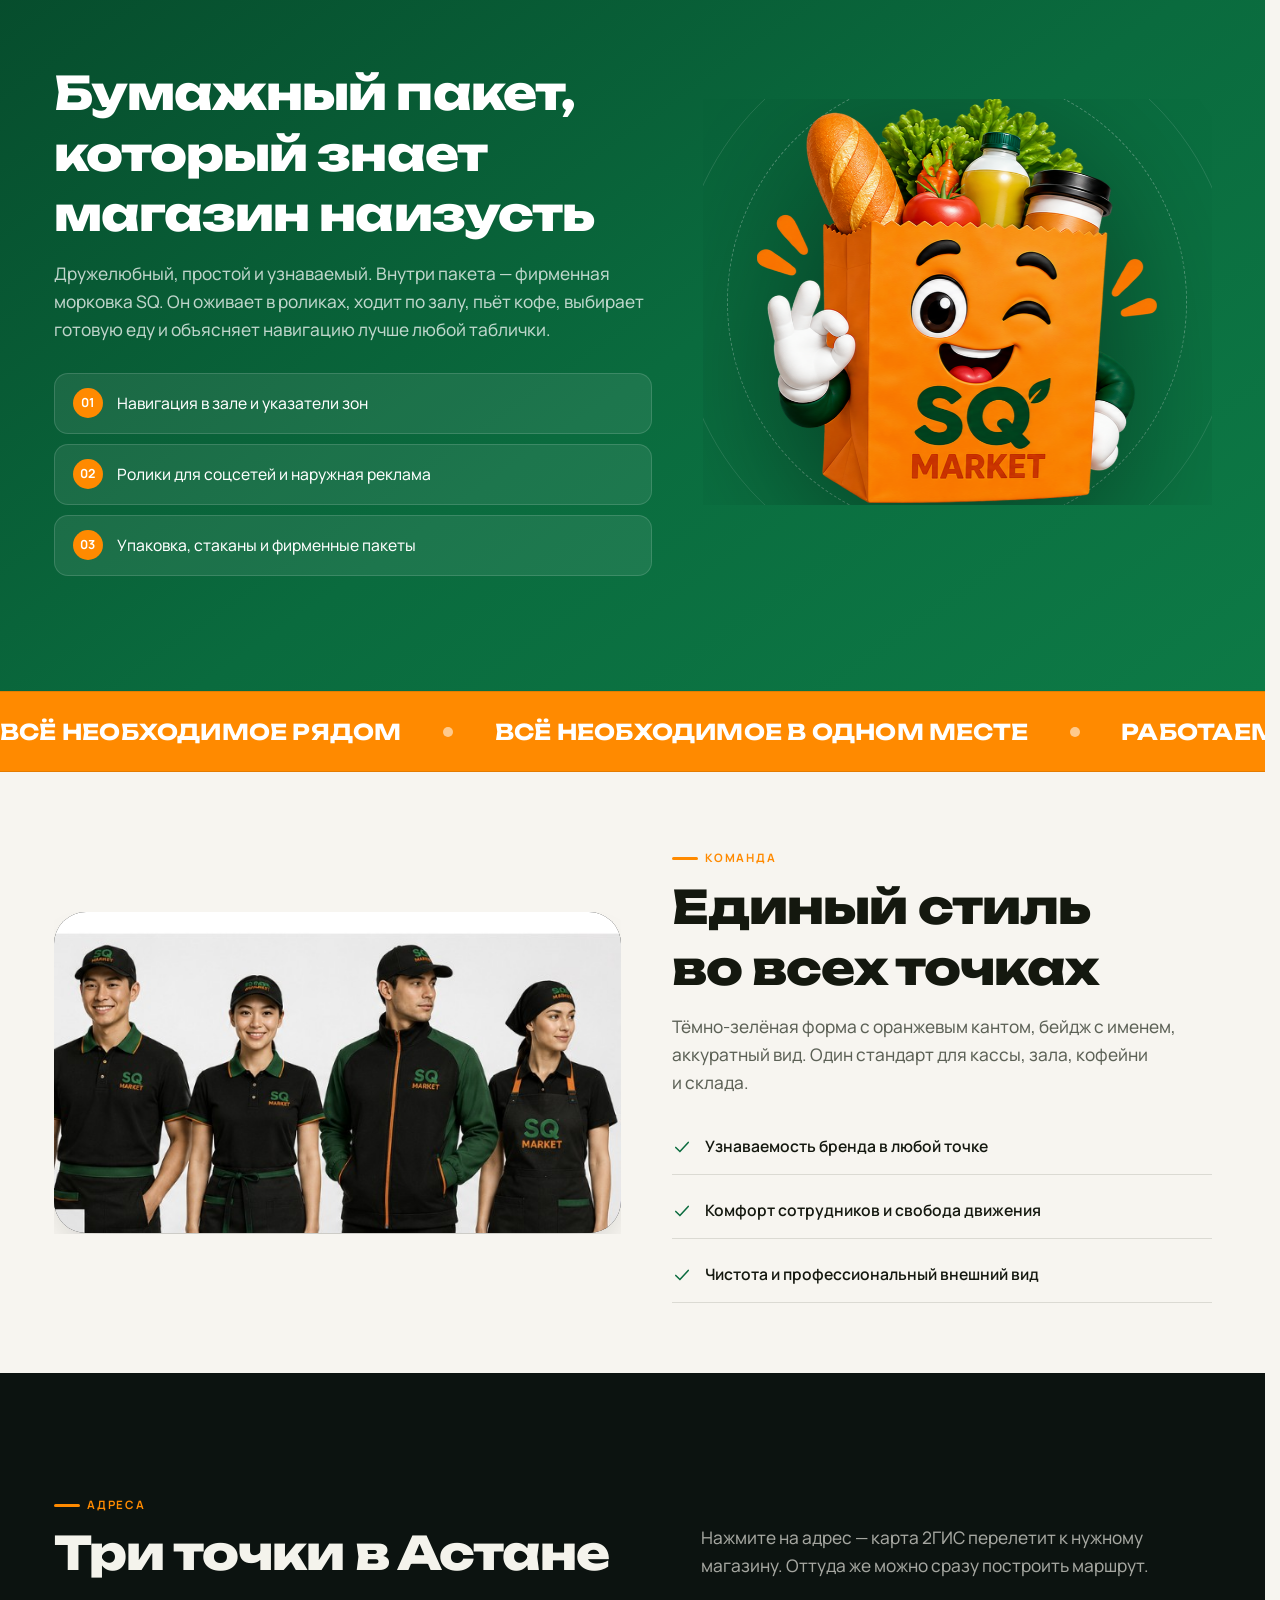
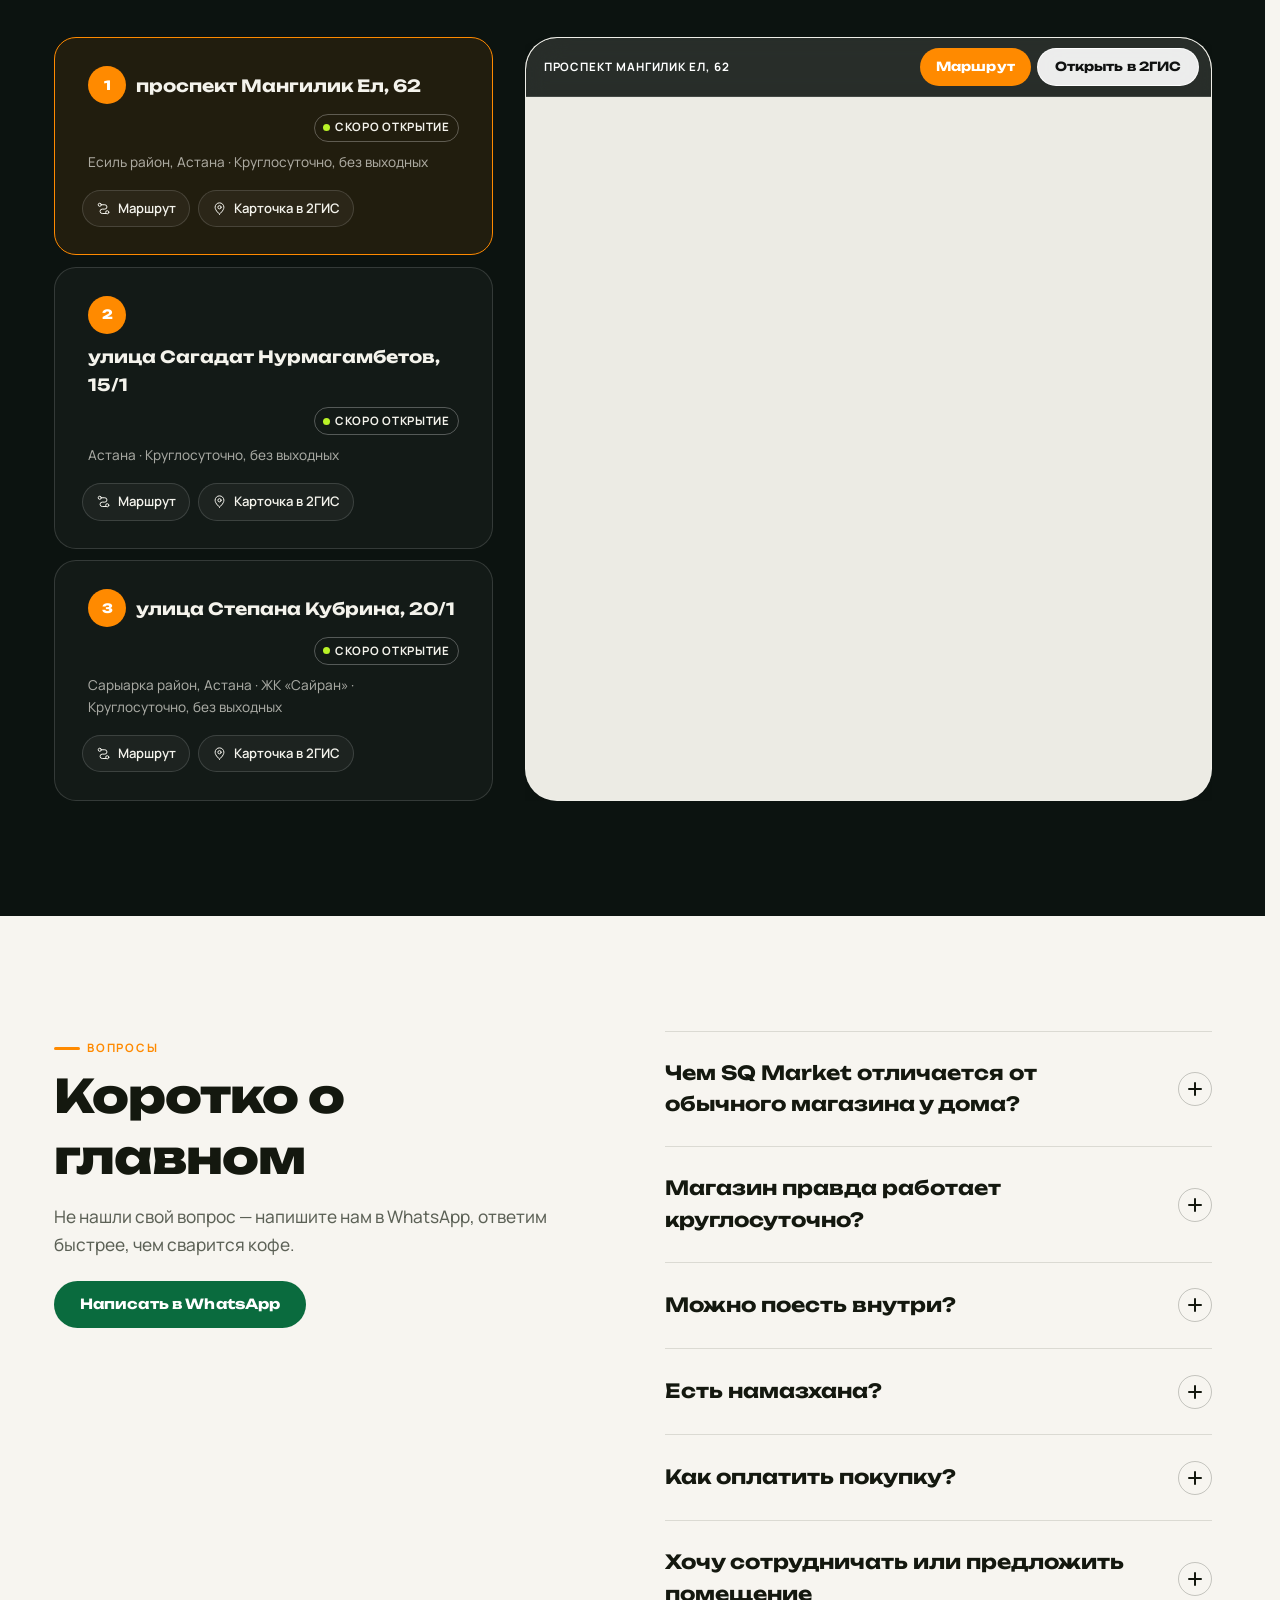
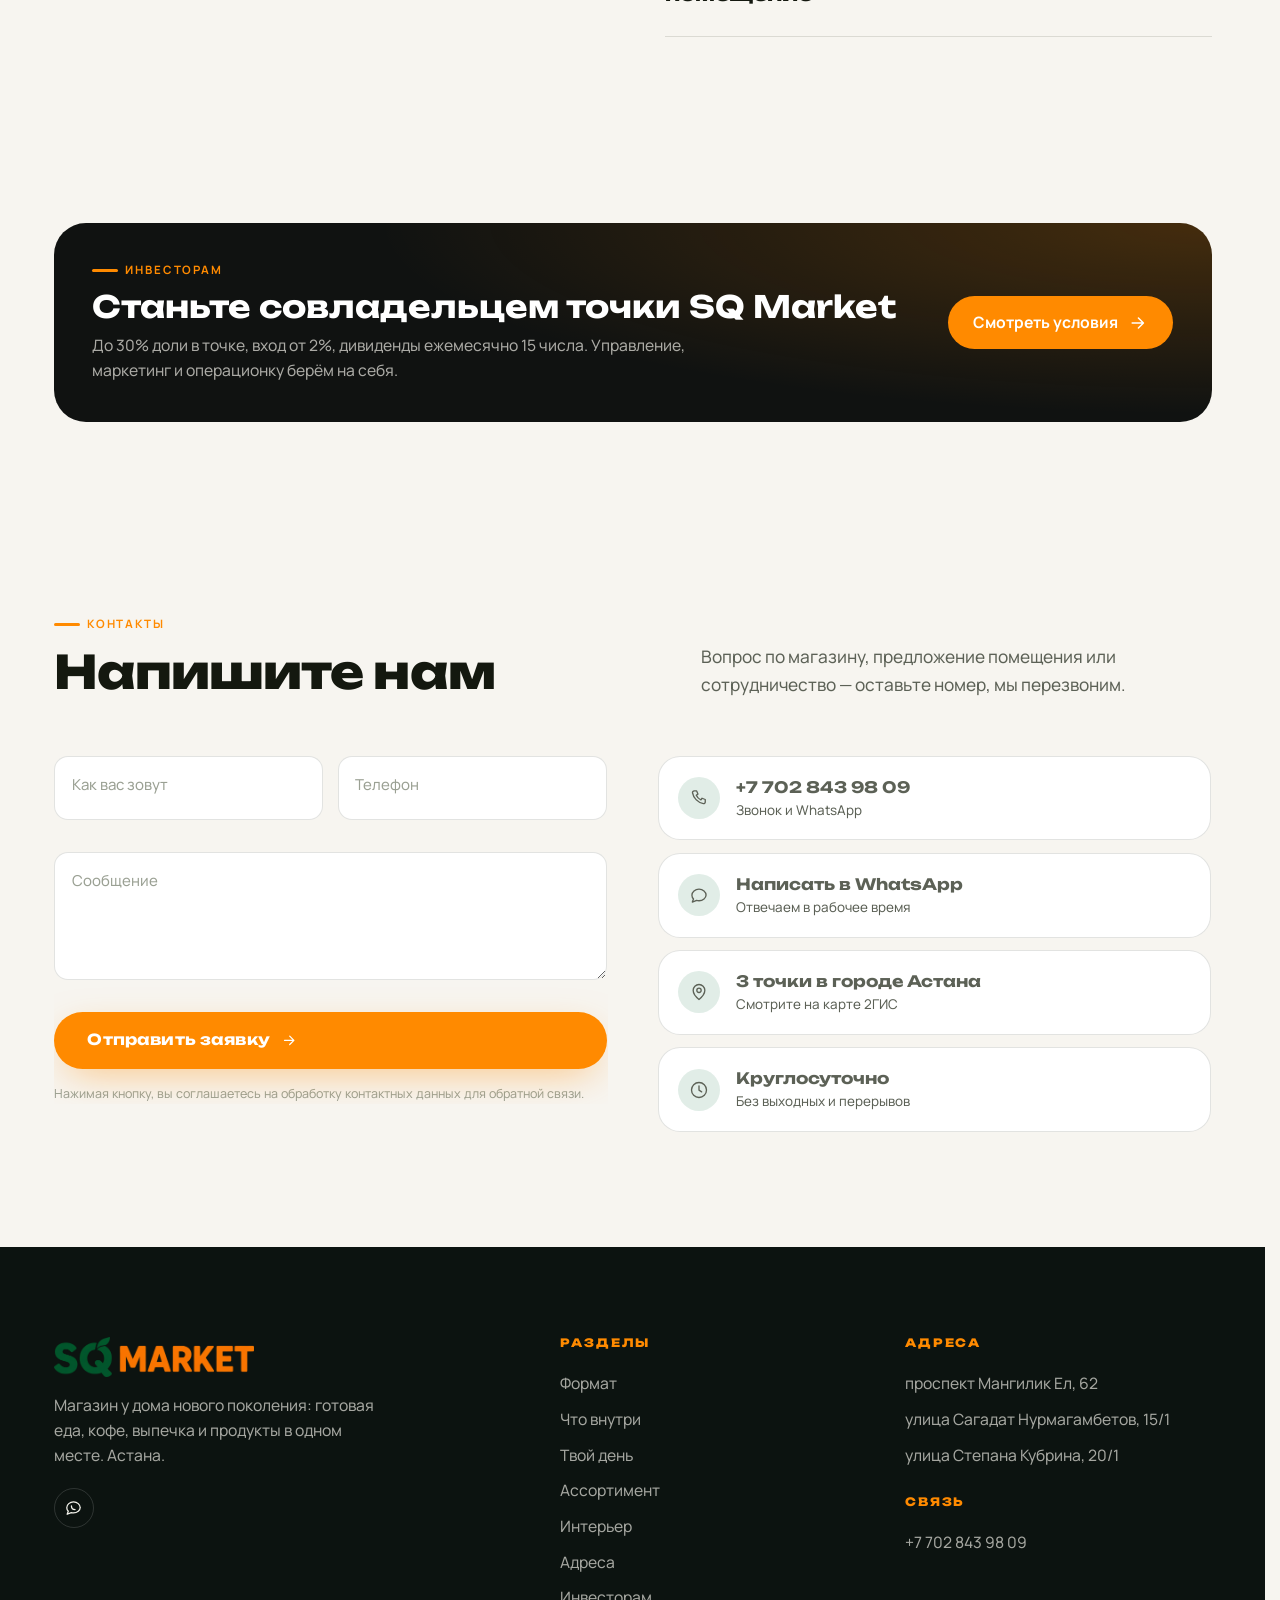
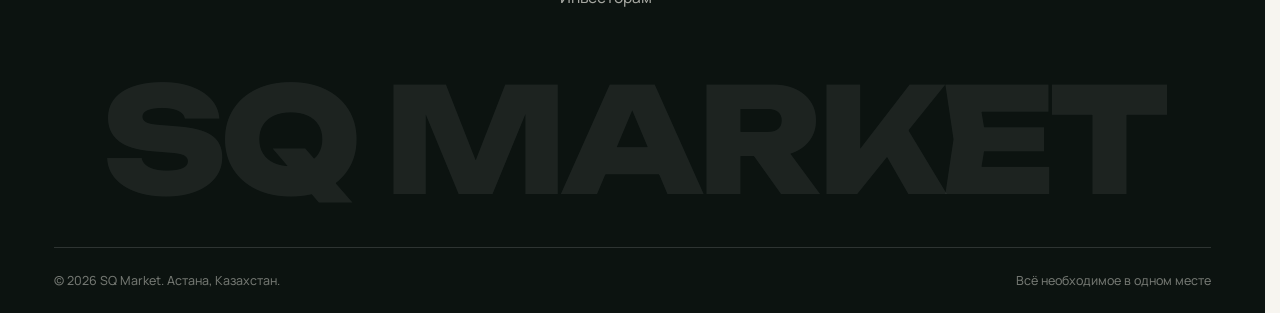
==== commit b8ea9a5f: "Калькулятор по данным клиента: 17,7 млн ₸ и девять фиксированных сумм Плановая чистая прибыль точки " ====
--- a/index.html
+++ b/index.html
@@ -20,11 +20,11 @@
 <link rel="preconnect" href="https://fonts.gstatic.com" crossorigin>
 <link href="https://fonts.googleapis.com/css2?family=Manrope:wght@400;500;600;700&family=Unbounded:wght@600;700;800&display=swap" rel="stylesheet">
 
-<link rel="stylesheet" href="assets/css/tokens.css?v=25">
-<link rel="stylesheet" href="assets/css/base.css?v=25">
-<link rel="stylesheet" href="assets/css/components.css?v=25">
-<link rel="stylesheet" href="assets/css/sections.css?v=25">
-<link rel="stylesheet" href="assets/css/mobile.css?v=25">
+<link rel="stylesheet" href="assets/css/tokens.css?v=27">
+<link rel="stylesheet" href="assets/css/base.css?v=27">
+<link rel="stylesheet" href="assets/css/components.css?v=27">
+<link rel="stylesheet" href="assets/css/sections.css?v=27">
+<link rel="stylesheet" href="assets/css/mobile.css?v=27">
 </head>
 
 <body>
@@ -309,7 +309,7 @@
   <section class="section section--tight">
     <div class="wrap team__grid">
       <div class="team__photo" data-reveal="left">
-        <img src="assets/img/uniform.jpg?v=25" alt="Форма сотрудников SQ Market" loading="lazy" width="656" height="372">
+        <img src="assets/img/uniform.jpg?v=27" alt="Форма сотрудников SQ Market" loading="lazy" width="656" height="372">
       </div>
       <div data-reveal="right">
         <p class="label">Команда</p>
@@ -559,14 +559,14 @@
      СКРИПТЫ. Порядок важен.
      data.js — контент · icons.js — иконки · core.js — ядро
      ============================================================ -->
-<script src="assets/js/data.js?v=25"></script>
-<script src="assets/js/icons.js?v=25"></script>
-<script src="assets/js/core.js?v=25"></script>
-<script src="assets/js/ui.js?v=25"></script>
-<script src="assets/js/modal.js?v=25"></script>
-<script src="assets/js/nav.js?v=25"></script>
-<script src="assets/js/map.js?v=25"></script>
-<script src="assets/js/render.js?v=25"></script>
-<script src="assets/js/main.js?v=25"></script>
+<script src="assets/js/data.js?v=27"></script>
+<script src="assets/js/icons.js?v=27"></script>
+<script src="assets/js/core.js?v=27"></script>
+<script src="assets/js/ui.js?v=27"></script>
+<script src="assets/js/modal.js?v=27"></script>
+<script src="assets/js/nav.js?v=27"></script>
+<script src="assets/js/map.js?v=27"></script>
+<script src="assets/js/render.js?v=27"></script>
+<script src="assets/js/main.js?v=27"></script>
 </body>
 </html>
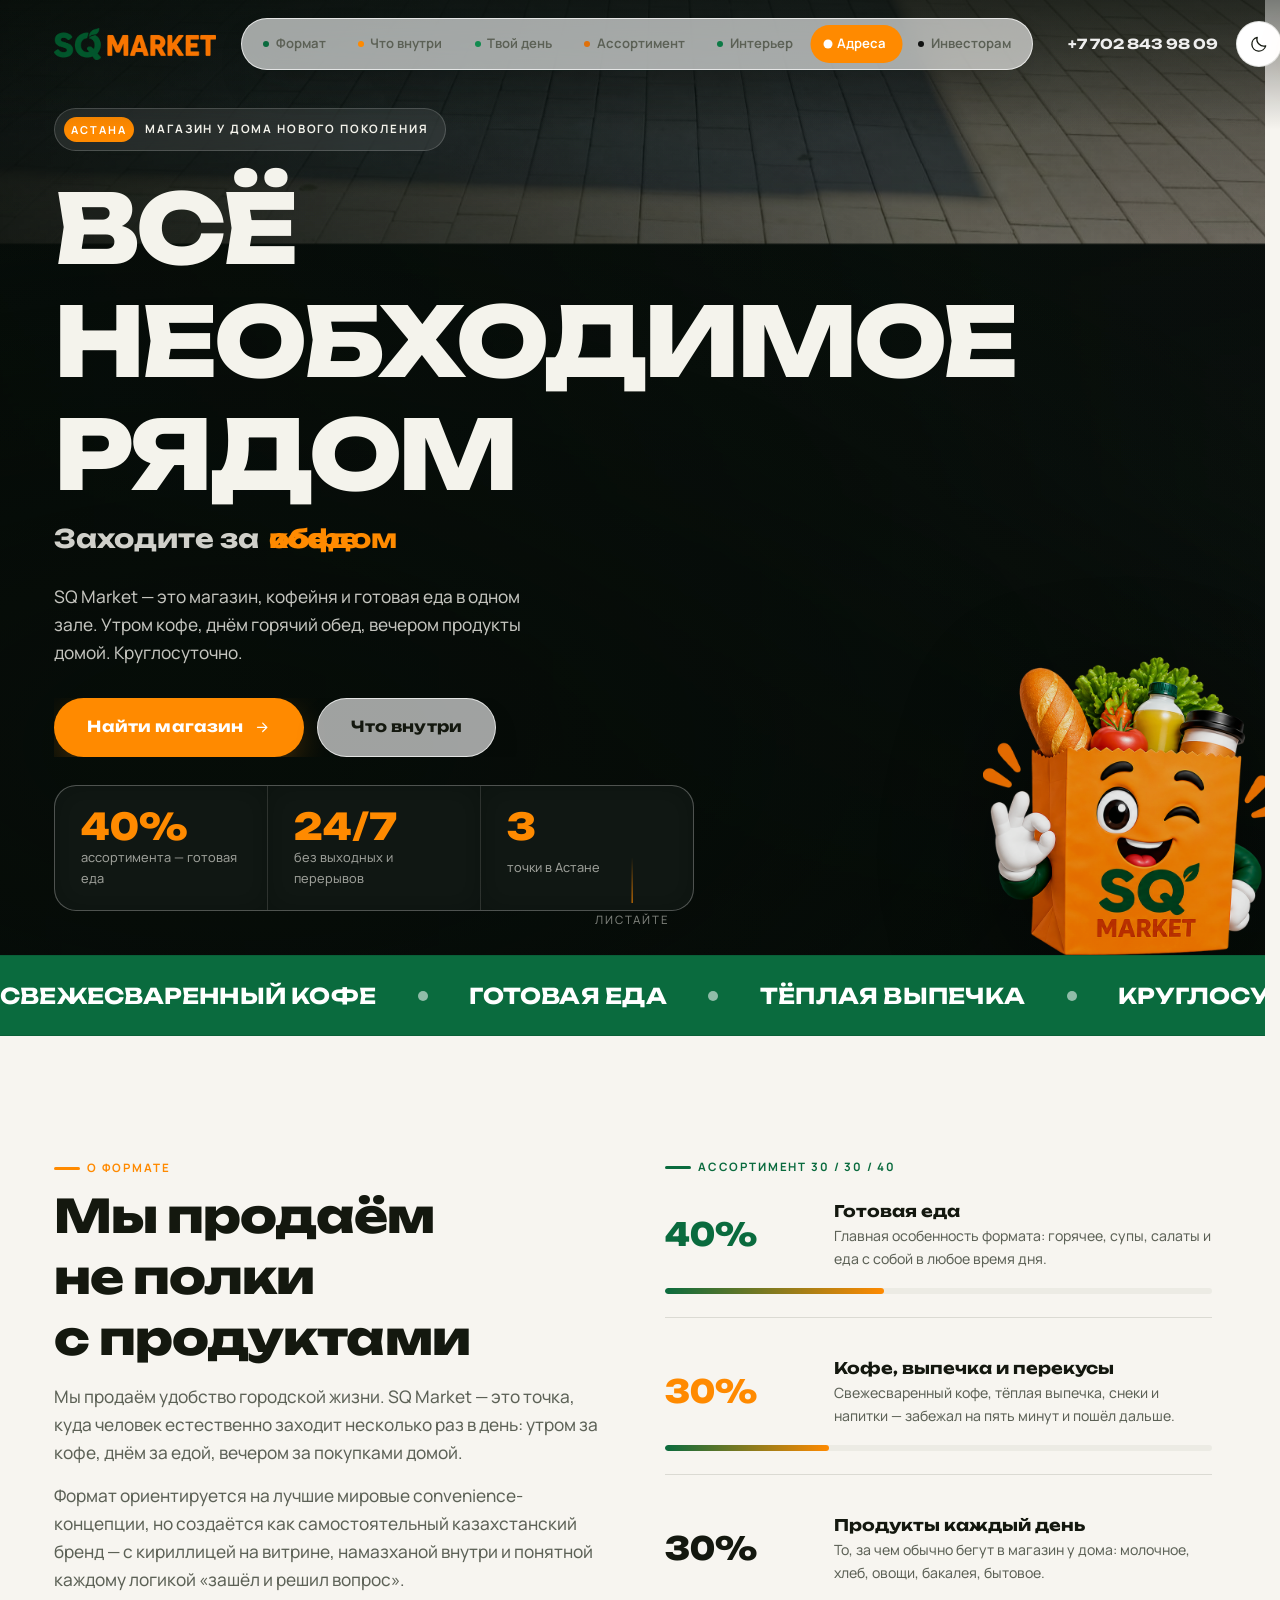
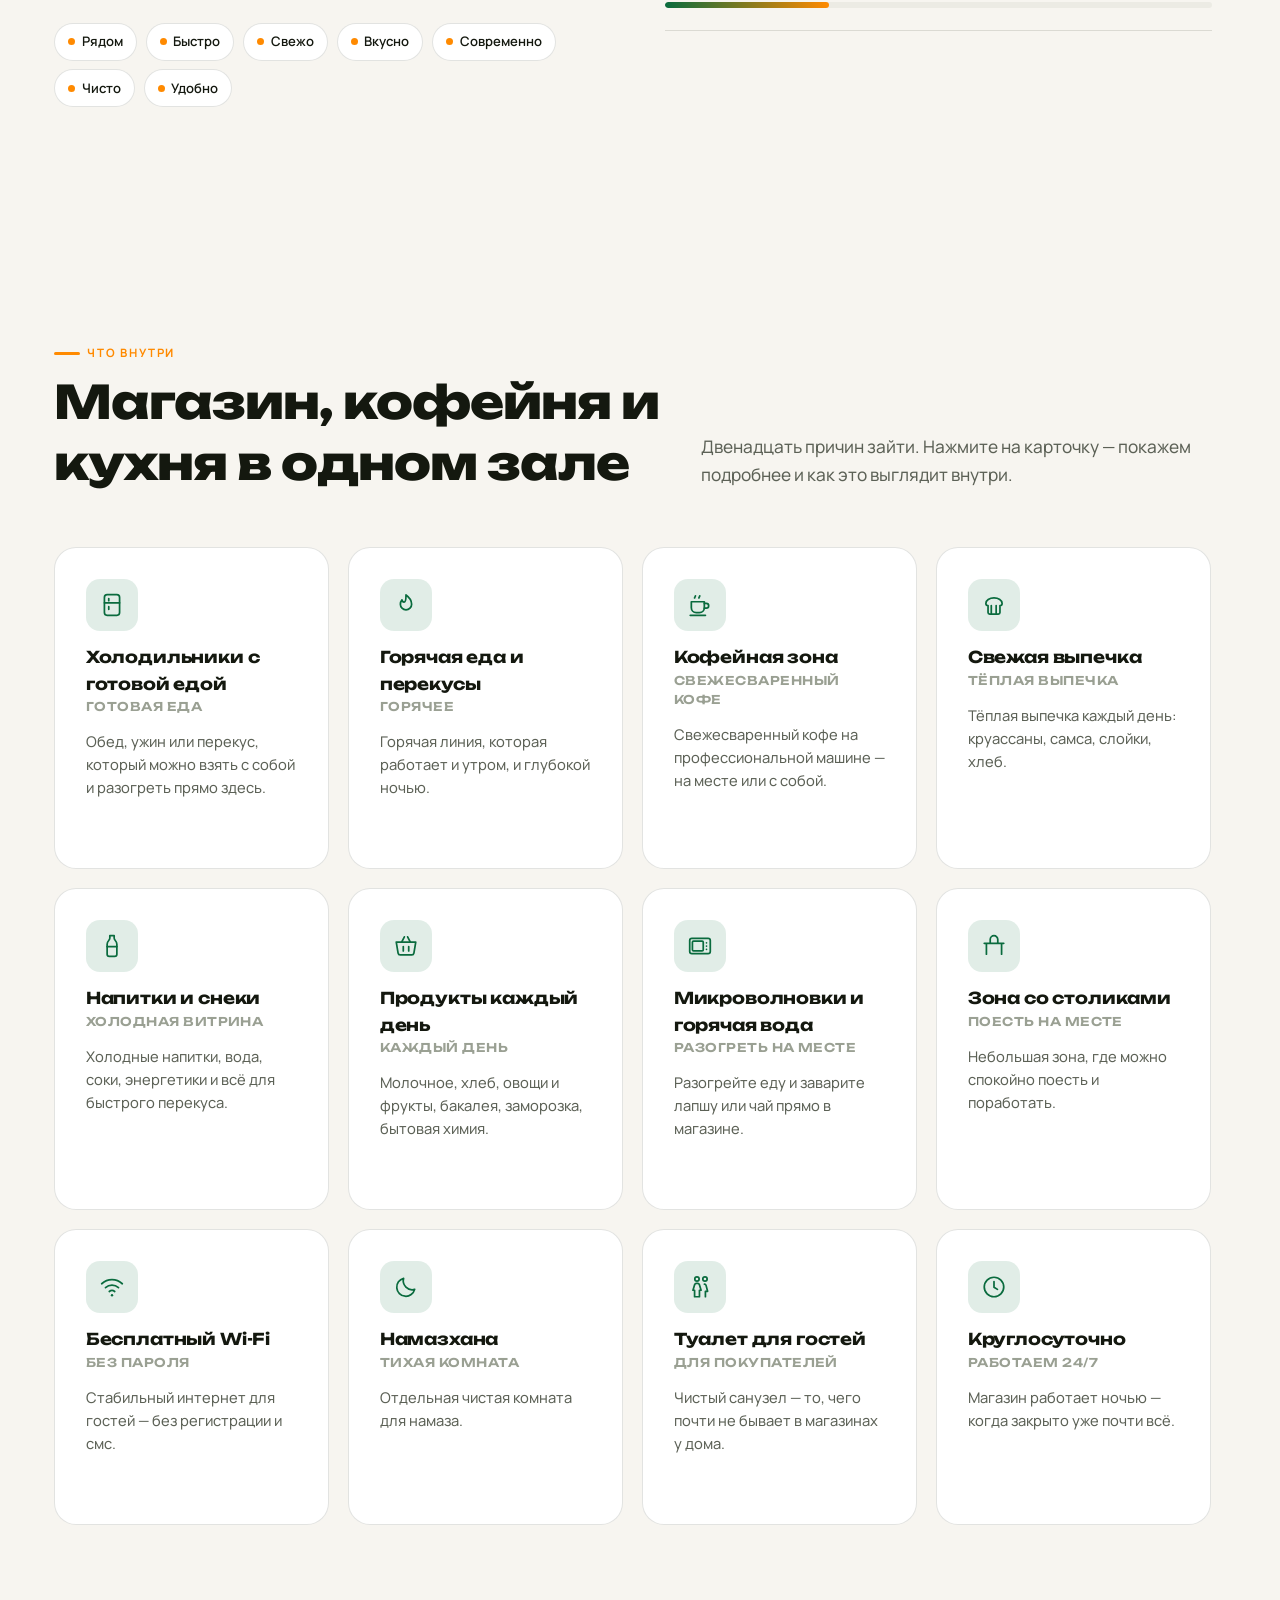
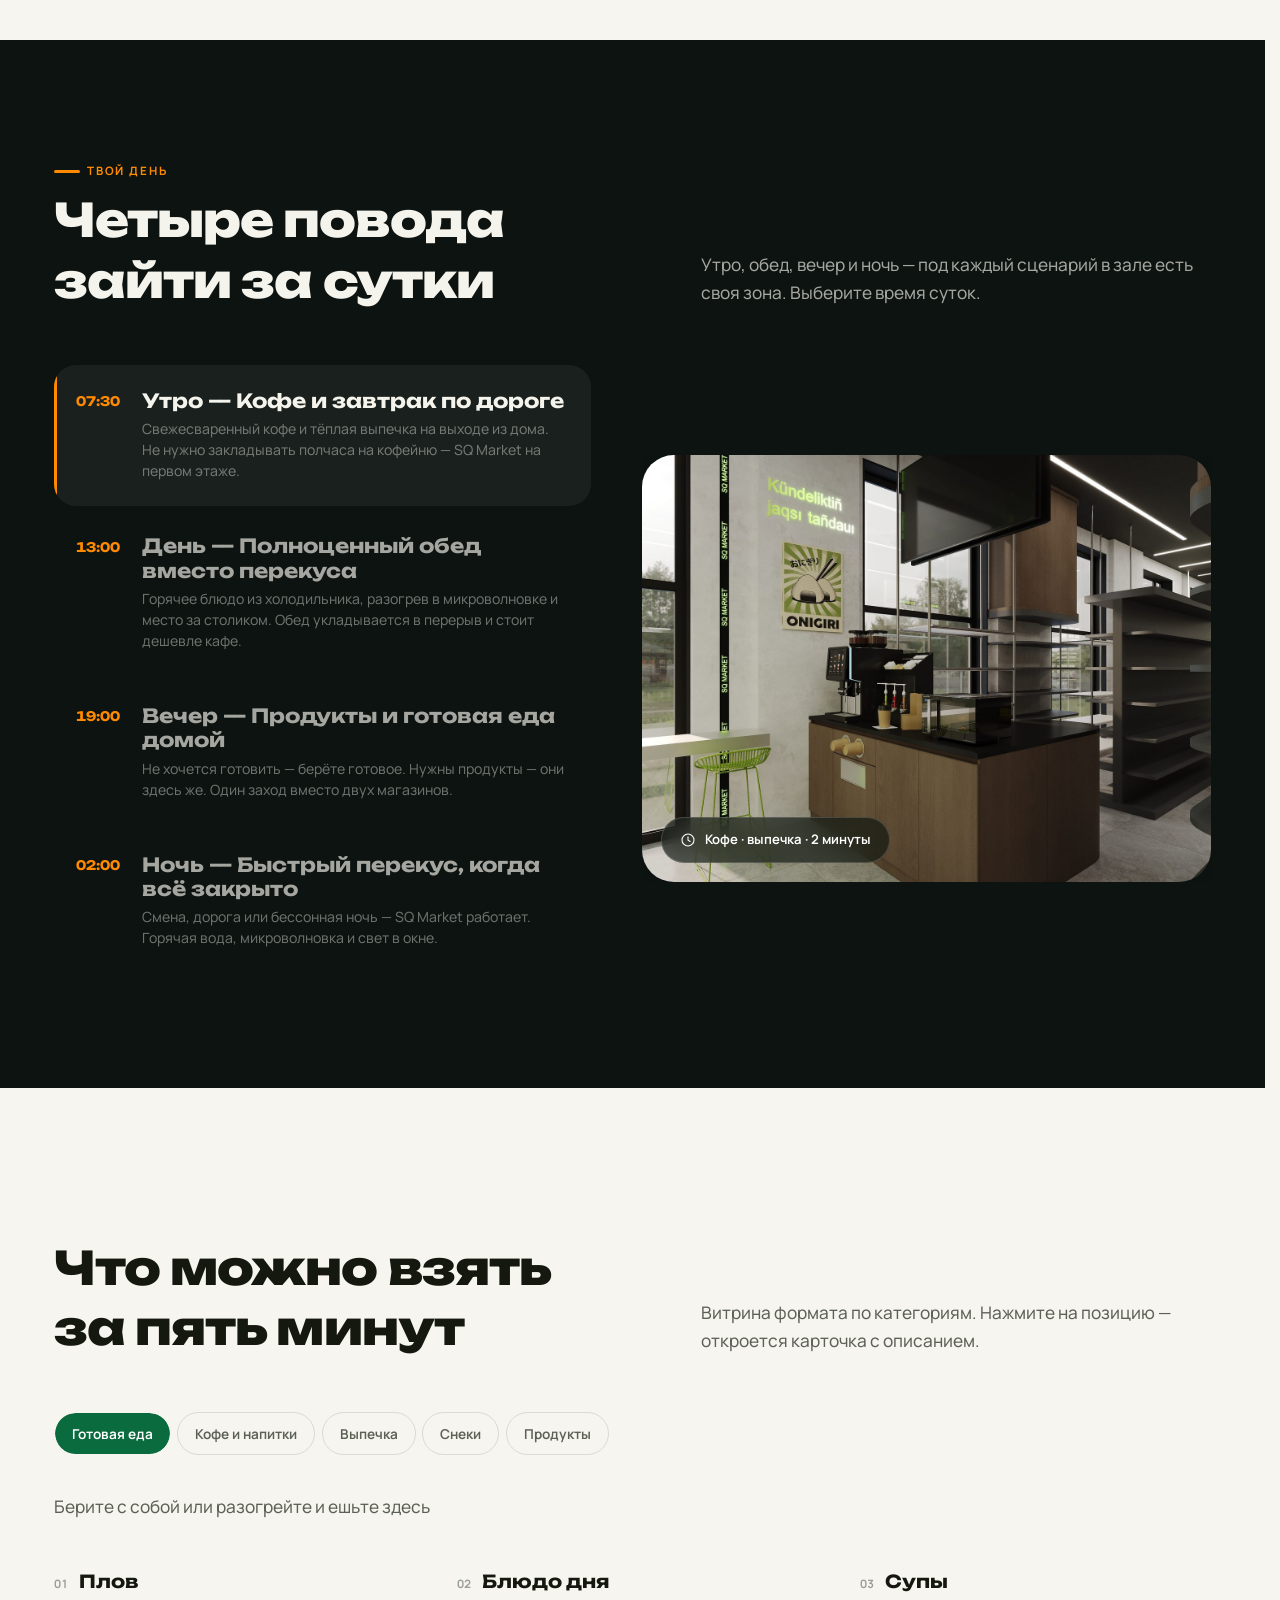
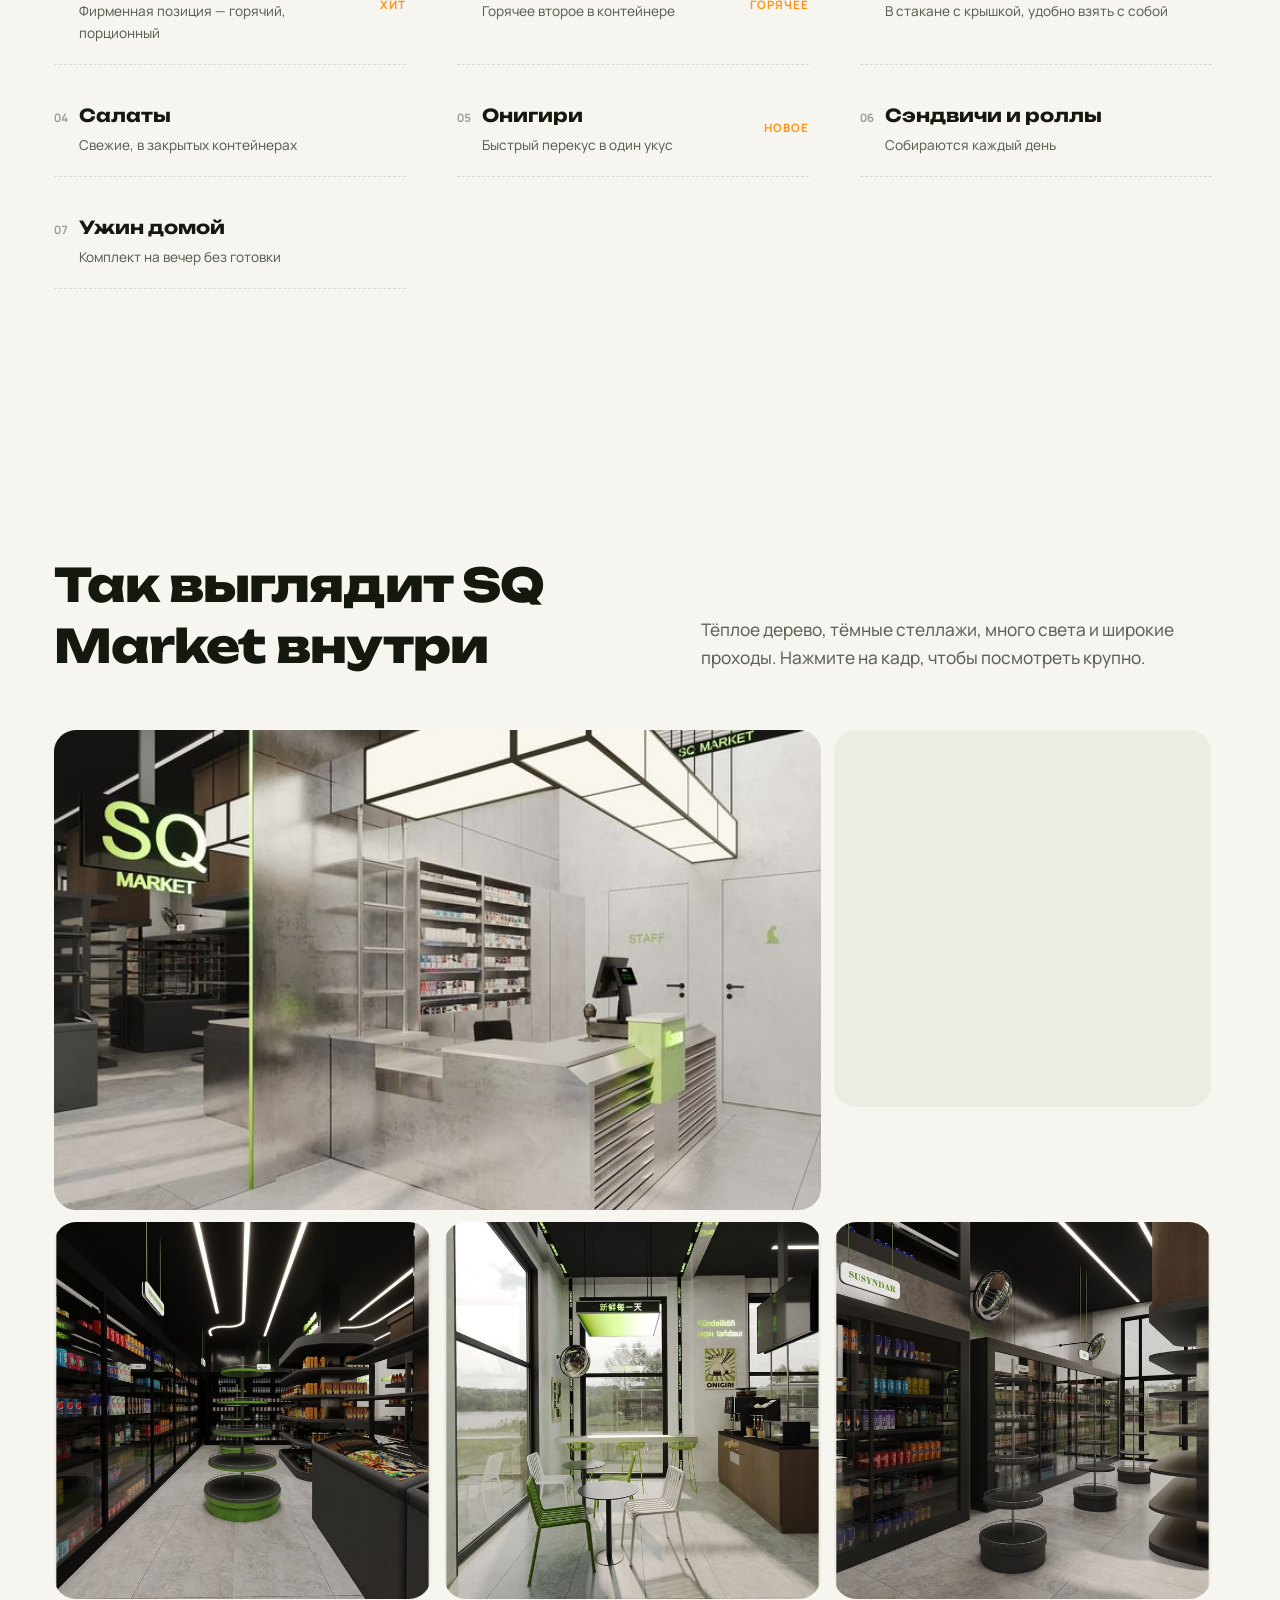
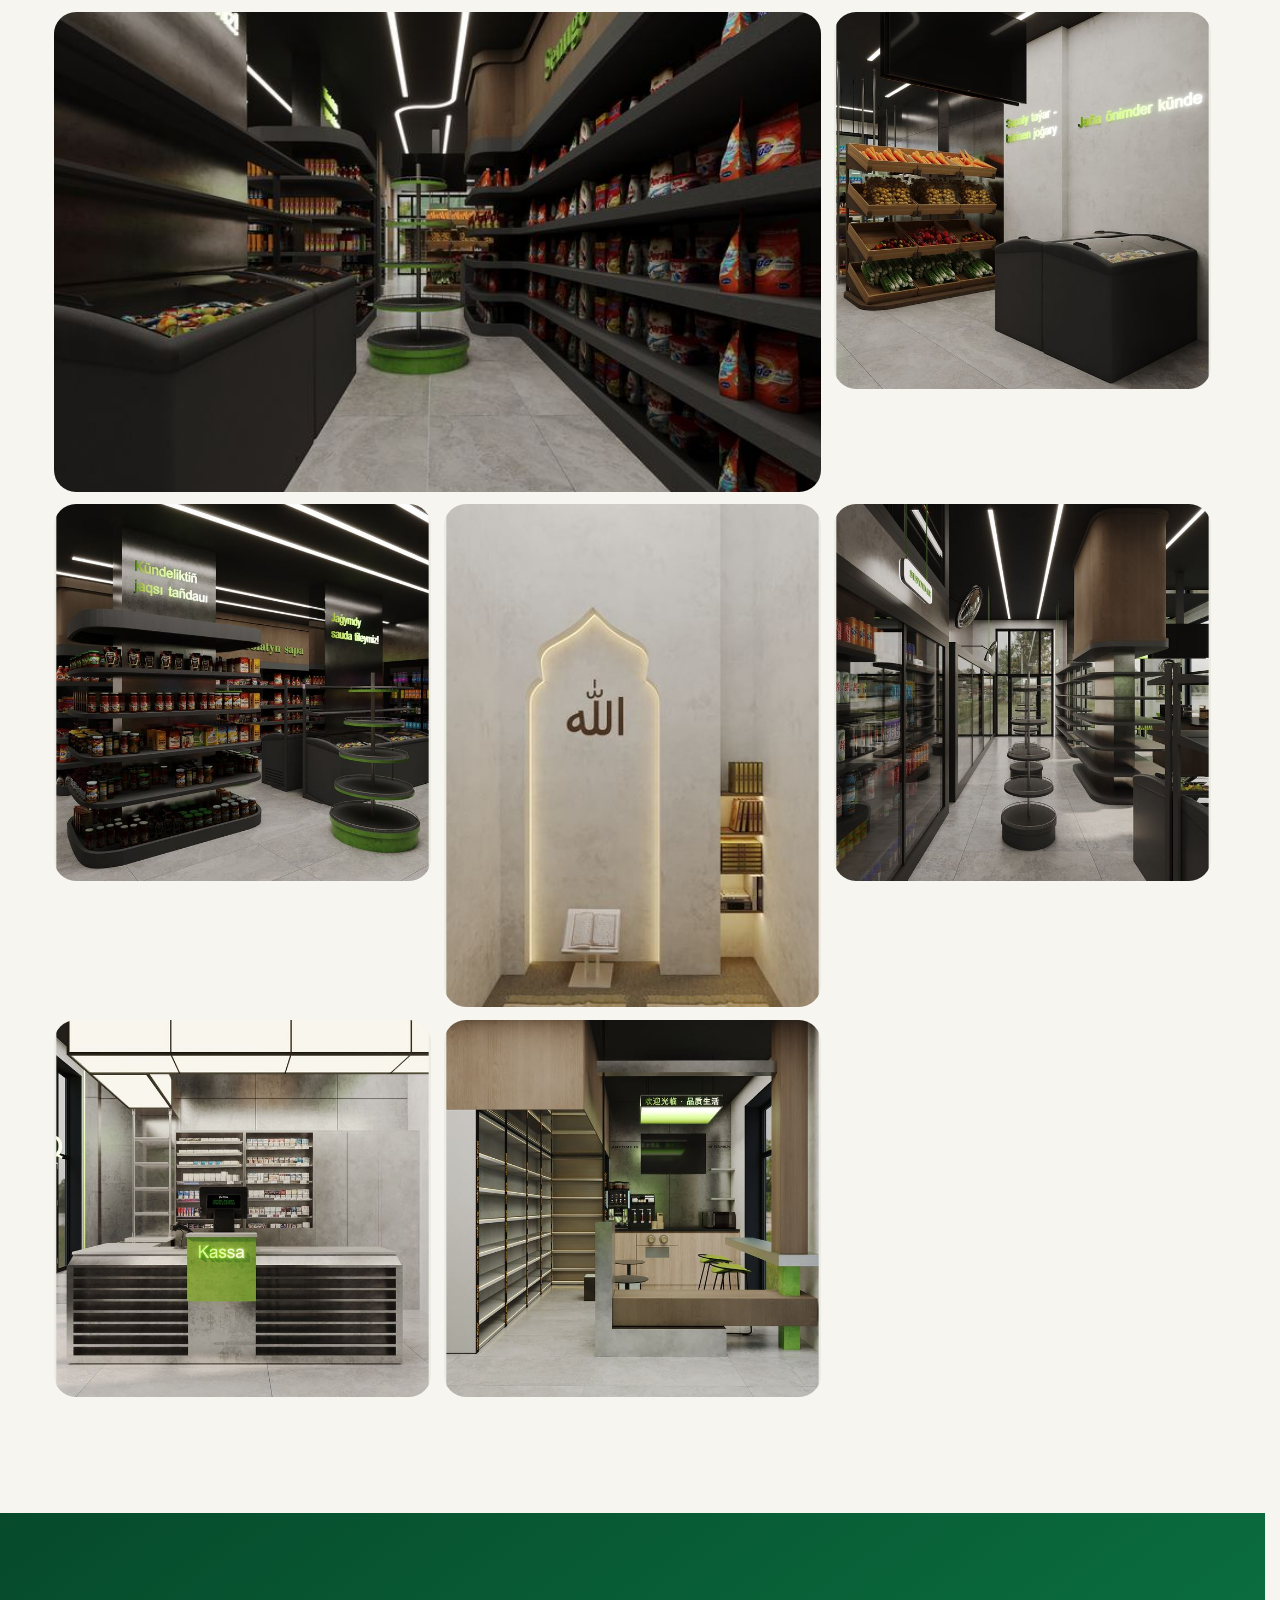
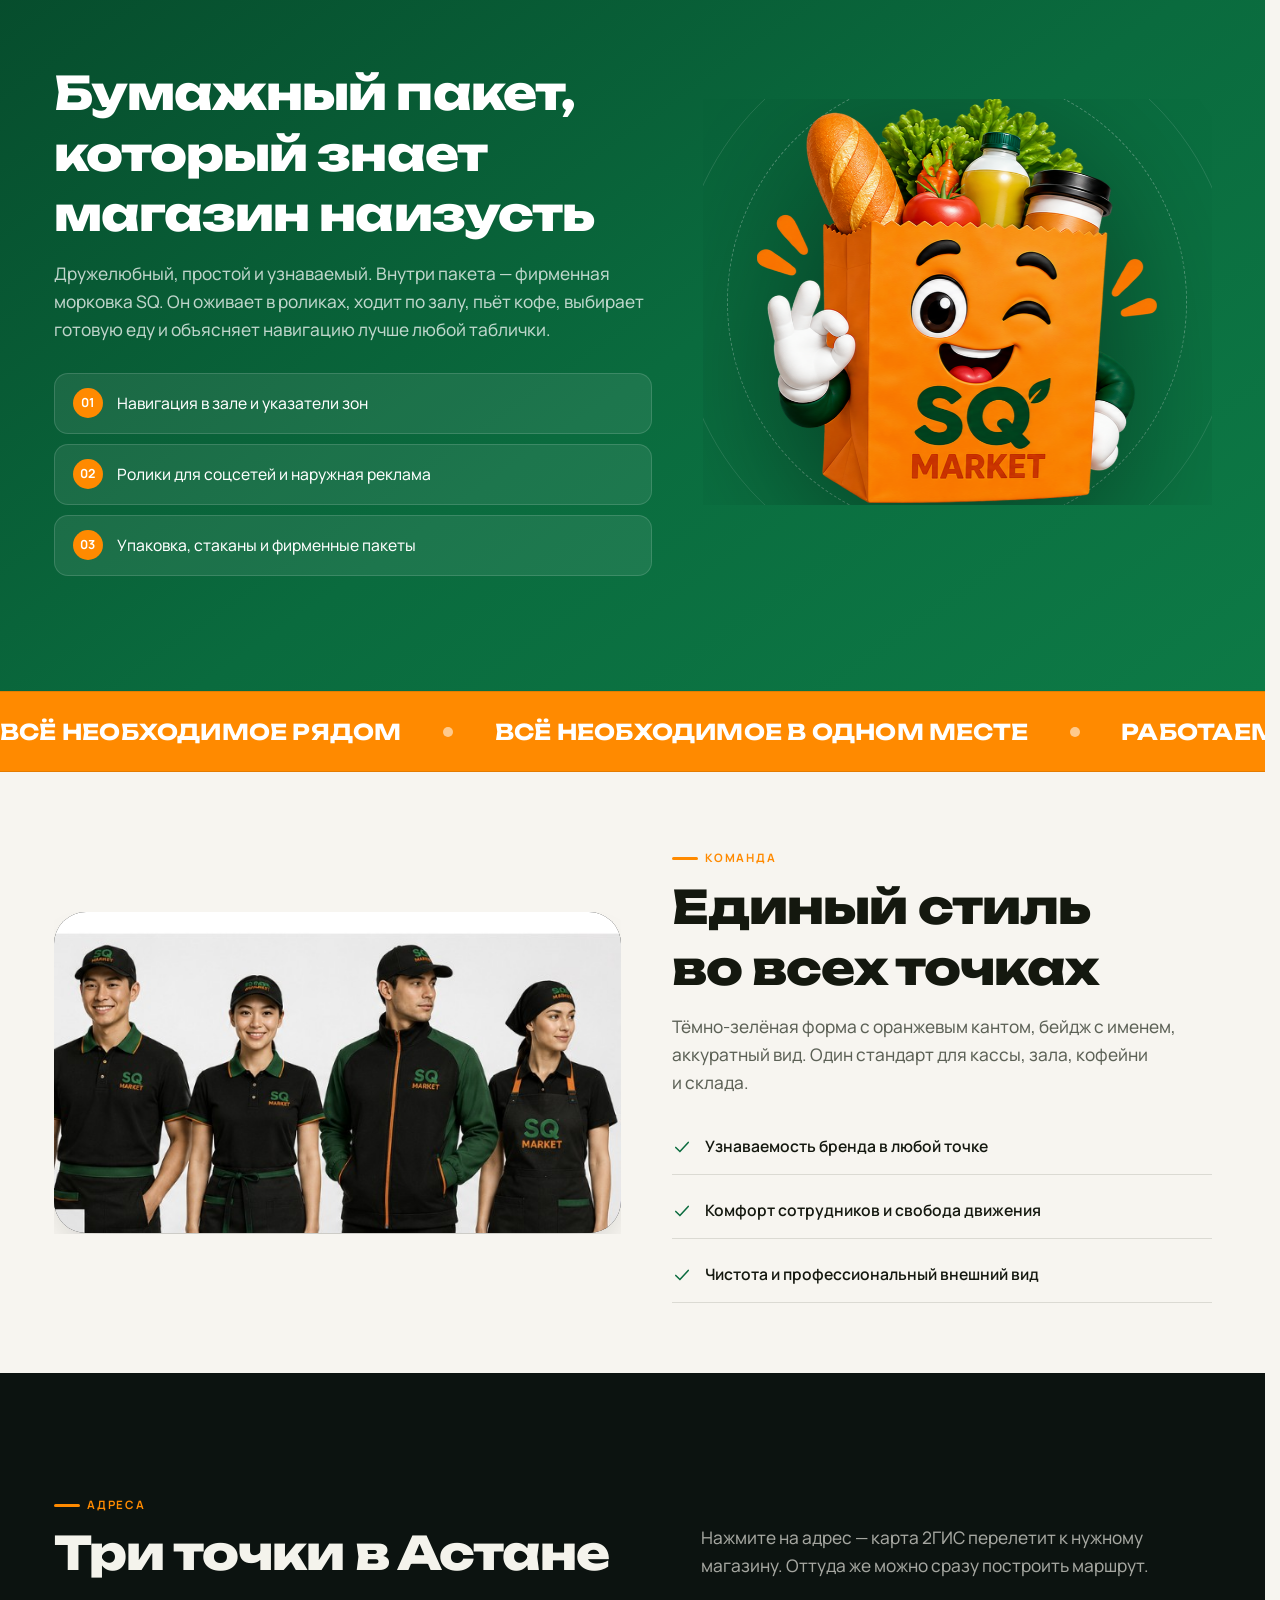
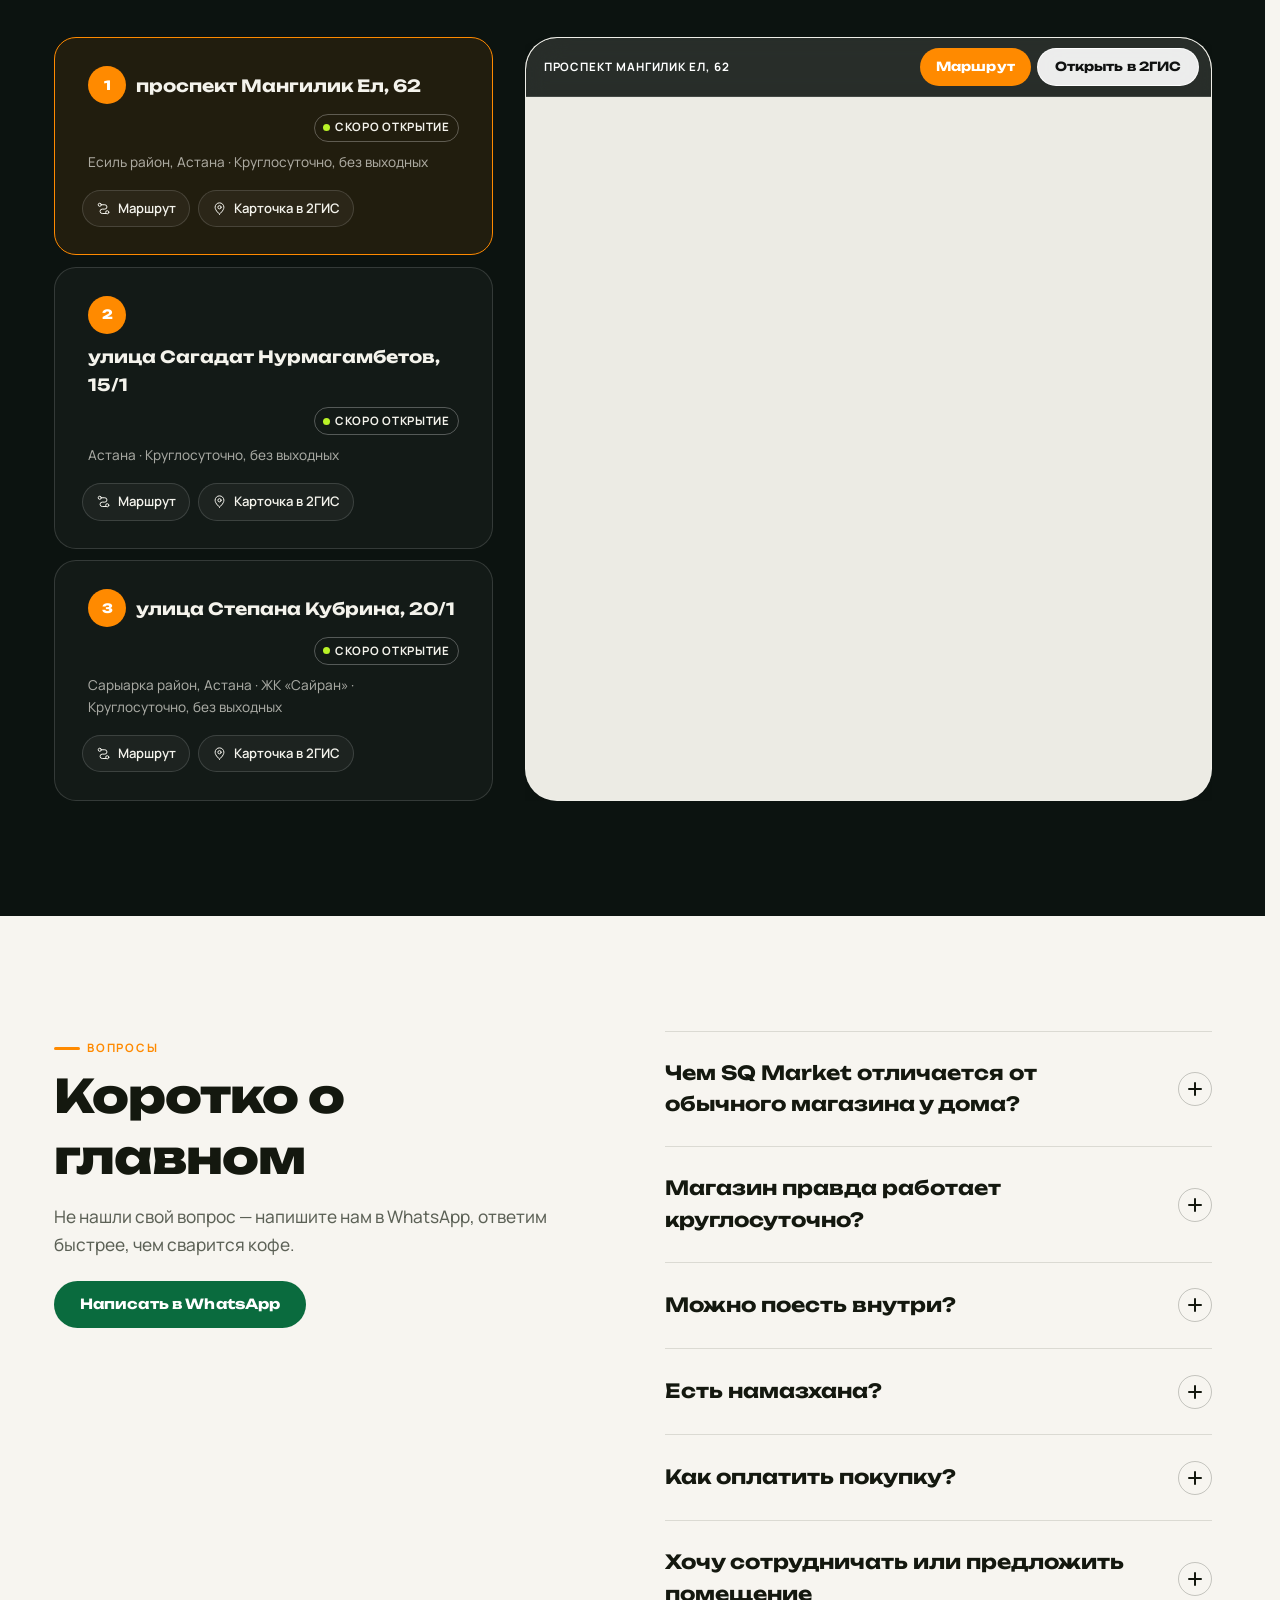
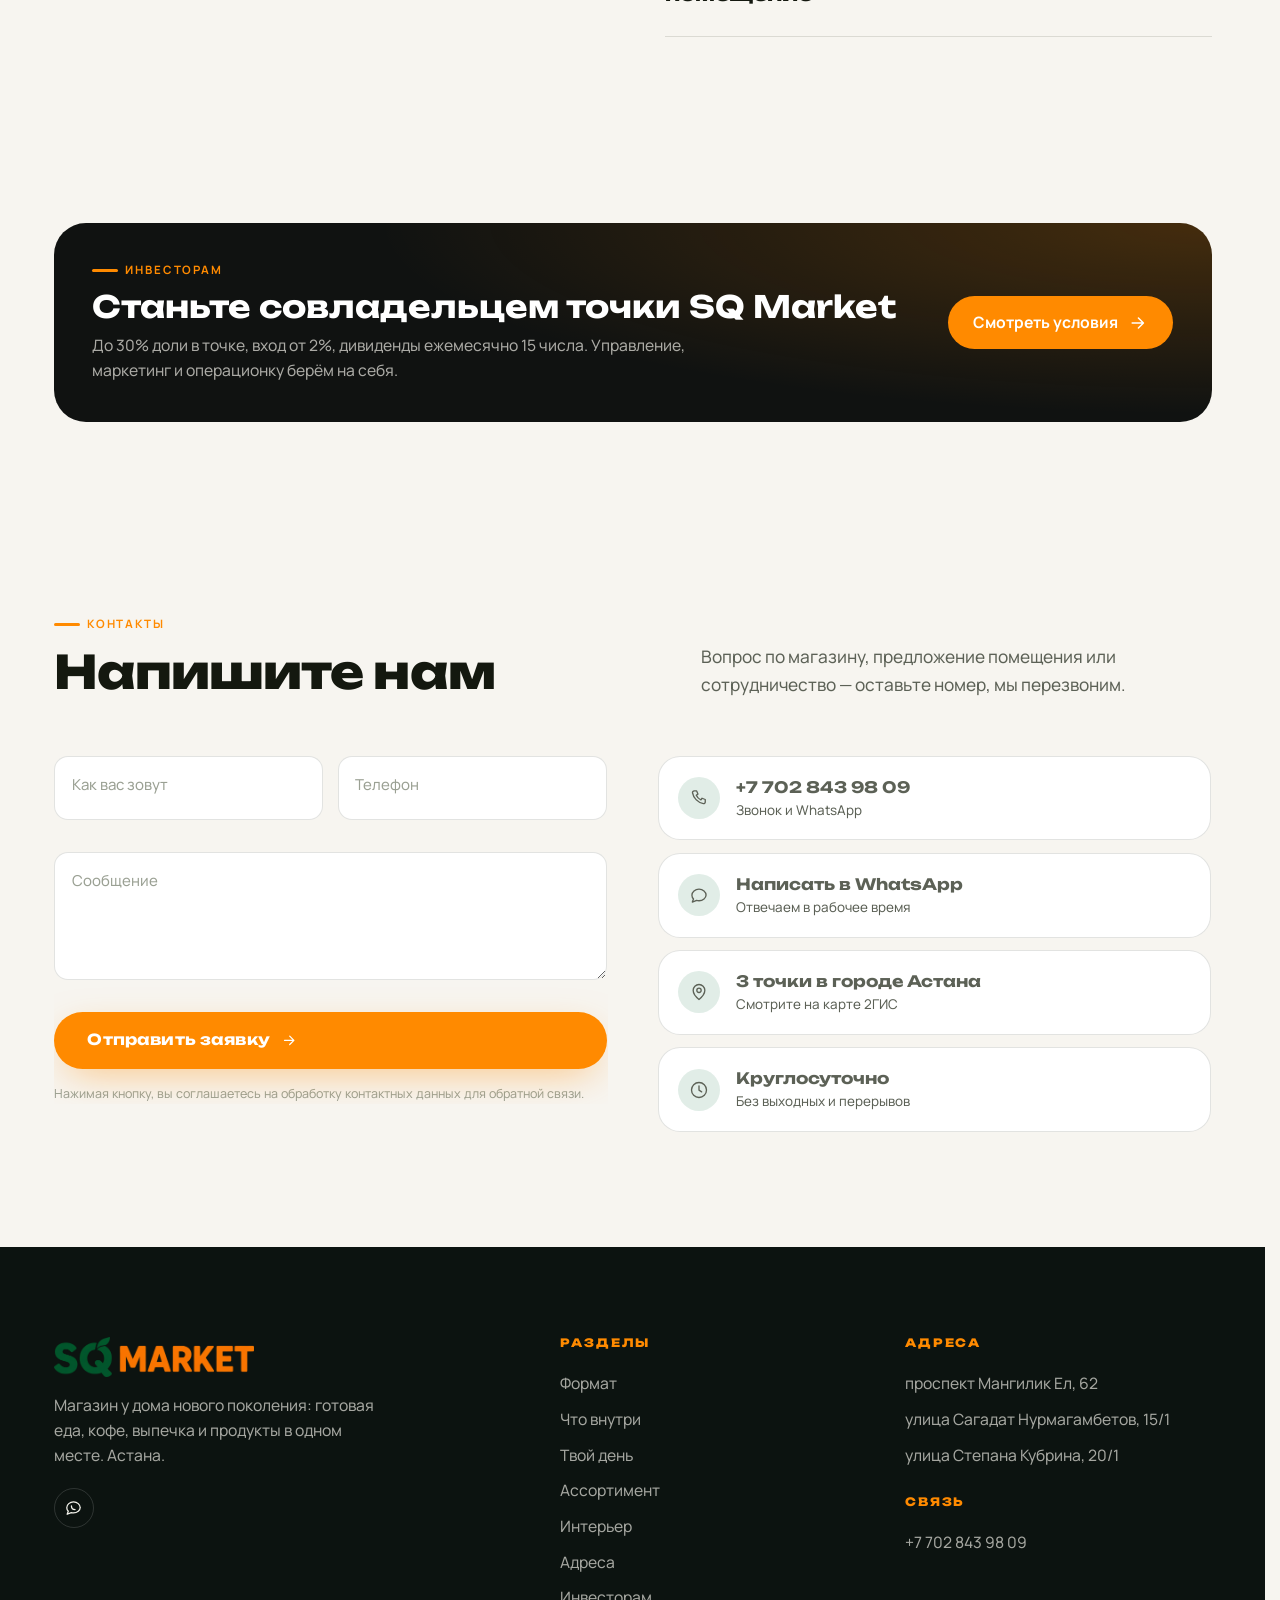
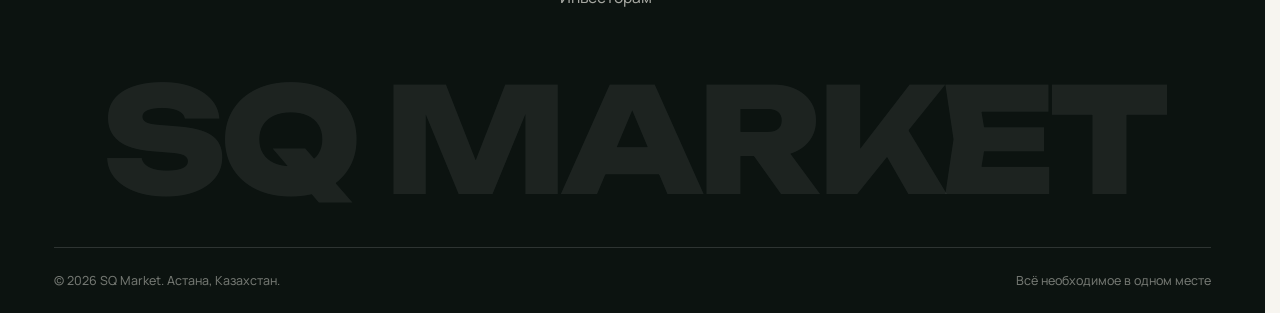
==== commit 449e727b: "Пул №1 — Мангилик Ел, 62; сумма проекта убрана Адрес пула заменён на проспект Мангилик Ел, 62, и это" ====
--- a/index.html
+++ b/index.html
@@ -20,11 +20,11 @@
 <link rel="preconnect" href="https://fonts.gstatic.com" crossorigin>
 <link href="https://fonts.googleapis.com/css2?family=Manrope:wght@400;500;600;700&family=Unbounded:wght@600;700;800&display=swap" rel="stylesheet">
 
-<link rel="stylesheet" href="assets/css/tokens.css?v=27">
-<link rel="stylesheet" href="assets/css/base.css?v=27">
-<link rel="stylesheet" href="assets/css/components.css?v=27">
-<link rel="stylesheet" href="assets/css/sections.css?v=27">
-<link rel="stylesheet" href="assets/css/mobile.css?v=27">
+<link rel="stylesheet" href="assets/css/tokens.css?v=29">
+<link rel="stylesheet" href="assets/css/base.css?v=29">
+<link rel="stylesheet" href="assets/css/components.css?v=29">
+<link rel="stylesheet" href="assets/css/sections.css?v=29">
+<link rel="stylesheet" href="assets/css/mobile.css?v=29">
 </head>
 
 <body>
@@ -309,7 +309,7 @@
   <section class="section section--tight">
     <div class="wrap team__grid">
       <div class="team__photo" data-reveal="left">
-        <img src="assets/img/uniform.jpg?v=27" alt="Форма сотрудников SQ Market" loading="lazy" width="656" height="372">
+        <img src="assets/img/uniform.jpg?v=29" alt="Форма сотрудников SQ Market" loading="lazy" width="656" height="372">
       </div>
       <div data-reveal="right">
         <p class="label">Команда</p>
@@ -559,14 +559,14 @@
      СКРИПТЫ. Порядок важен.
      data.js — контент · icons.js — иконки · core.js — ядро
      ============================================================ -->
-<script src="assets/js/data.js?v=27"></script>
-<script src="assets/js/icons.js?v=27"></script>
-<script src="assets/js/core.js?v=27"></script>
-<script src="assets/js/ui.js?v=27"></script>
-<script src="assets/js/modal.js?v=27"></script>
-<script src="assets/js/nav.js?v=27"></script>
-<script src="assets/js/map.js?v=27"></script>
-<script src="assets/js/render.js?v=27"></script>
-<script src="assets/js/main.js?v=27"></script>
+<script src="assets/js/data.js?v=29"></script>
+<script src="assets/js/icons.js?v=29"></script>
+<script src="assets/js/core.js?v=29"></script>
+<script src="assets/js/ui.js?v=29"></script>
+<script src="assets/js/modal.js?v=29"></script>
+<script src="assets/js/nav.js?v=29"></script>
+<script src="assets/js/map.js?v=29"></script>
+<script src="assets/js/render.js?v=29"></script>
+<script src="assets/js/main.js?v=29"></script>
 </body>
 </html>
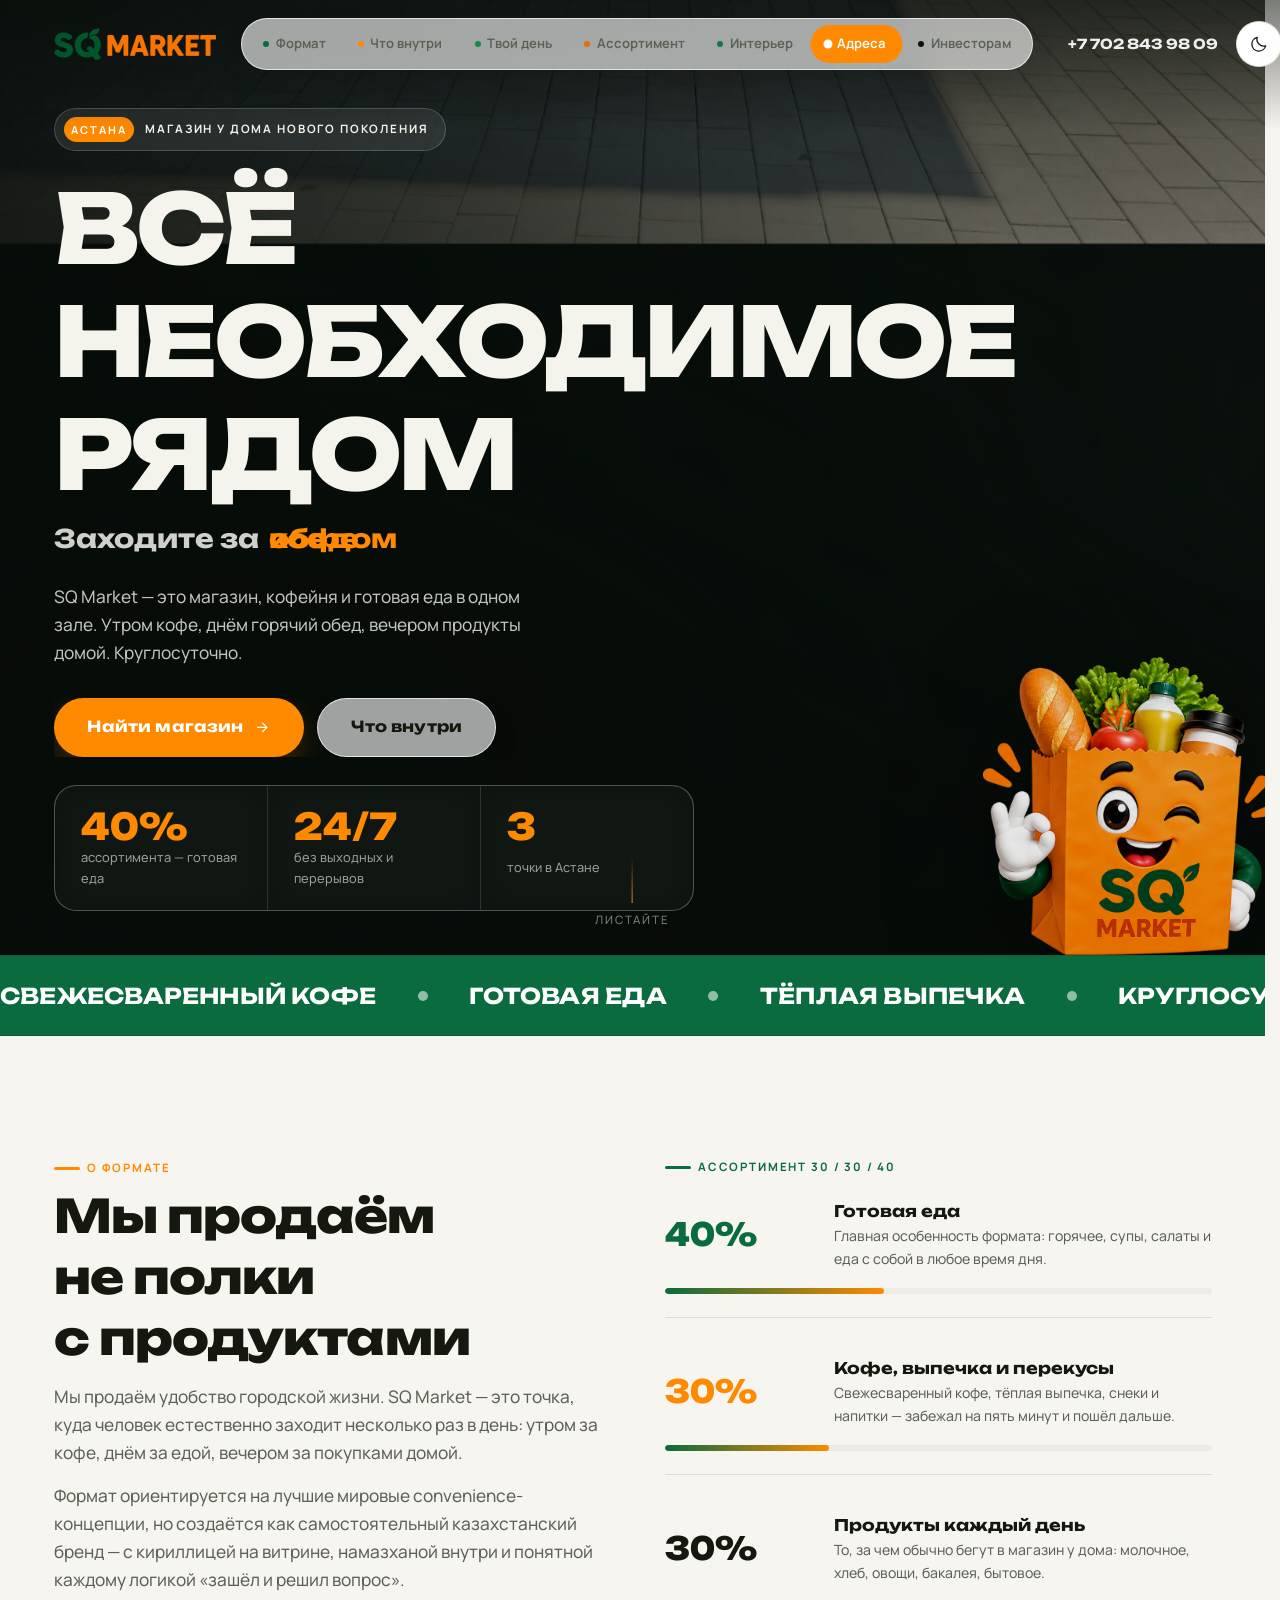
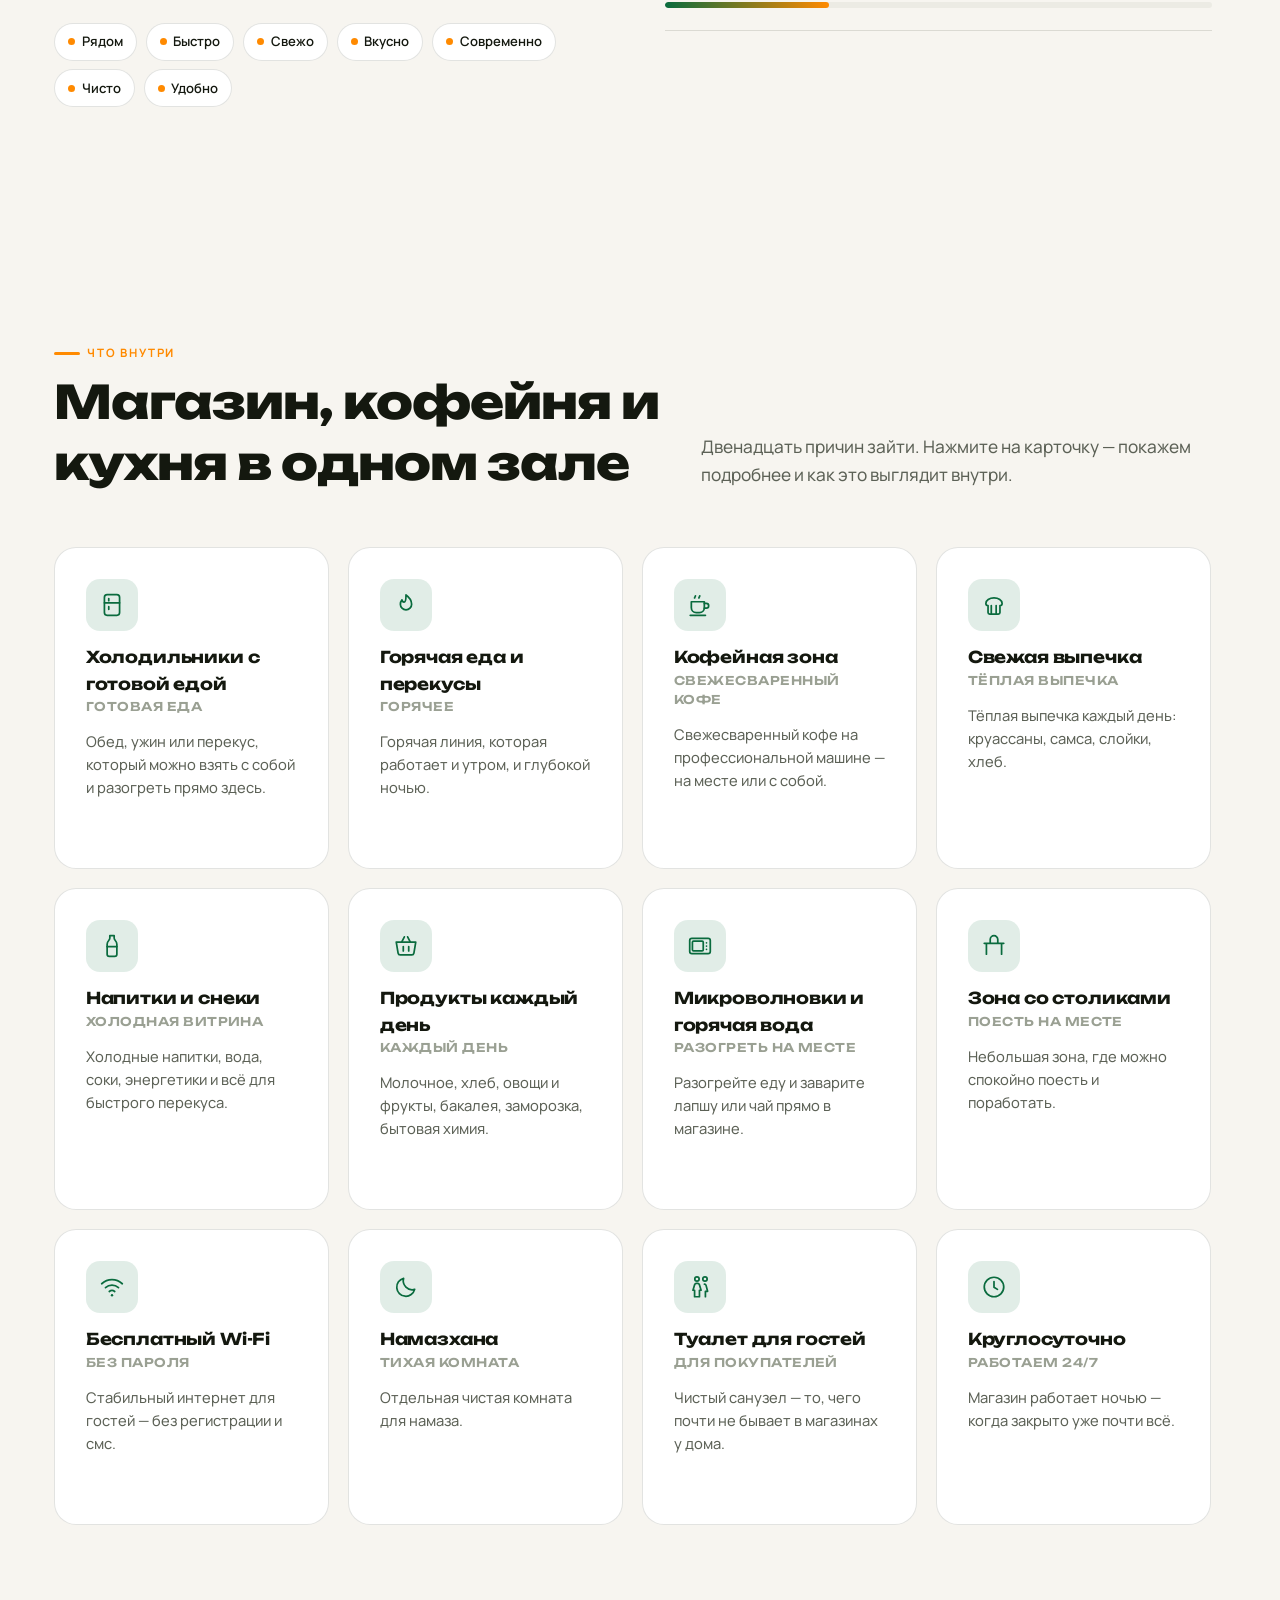
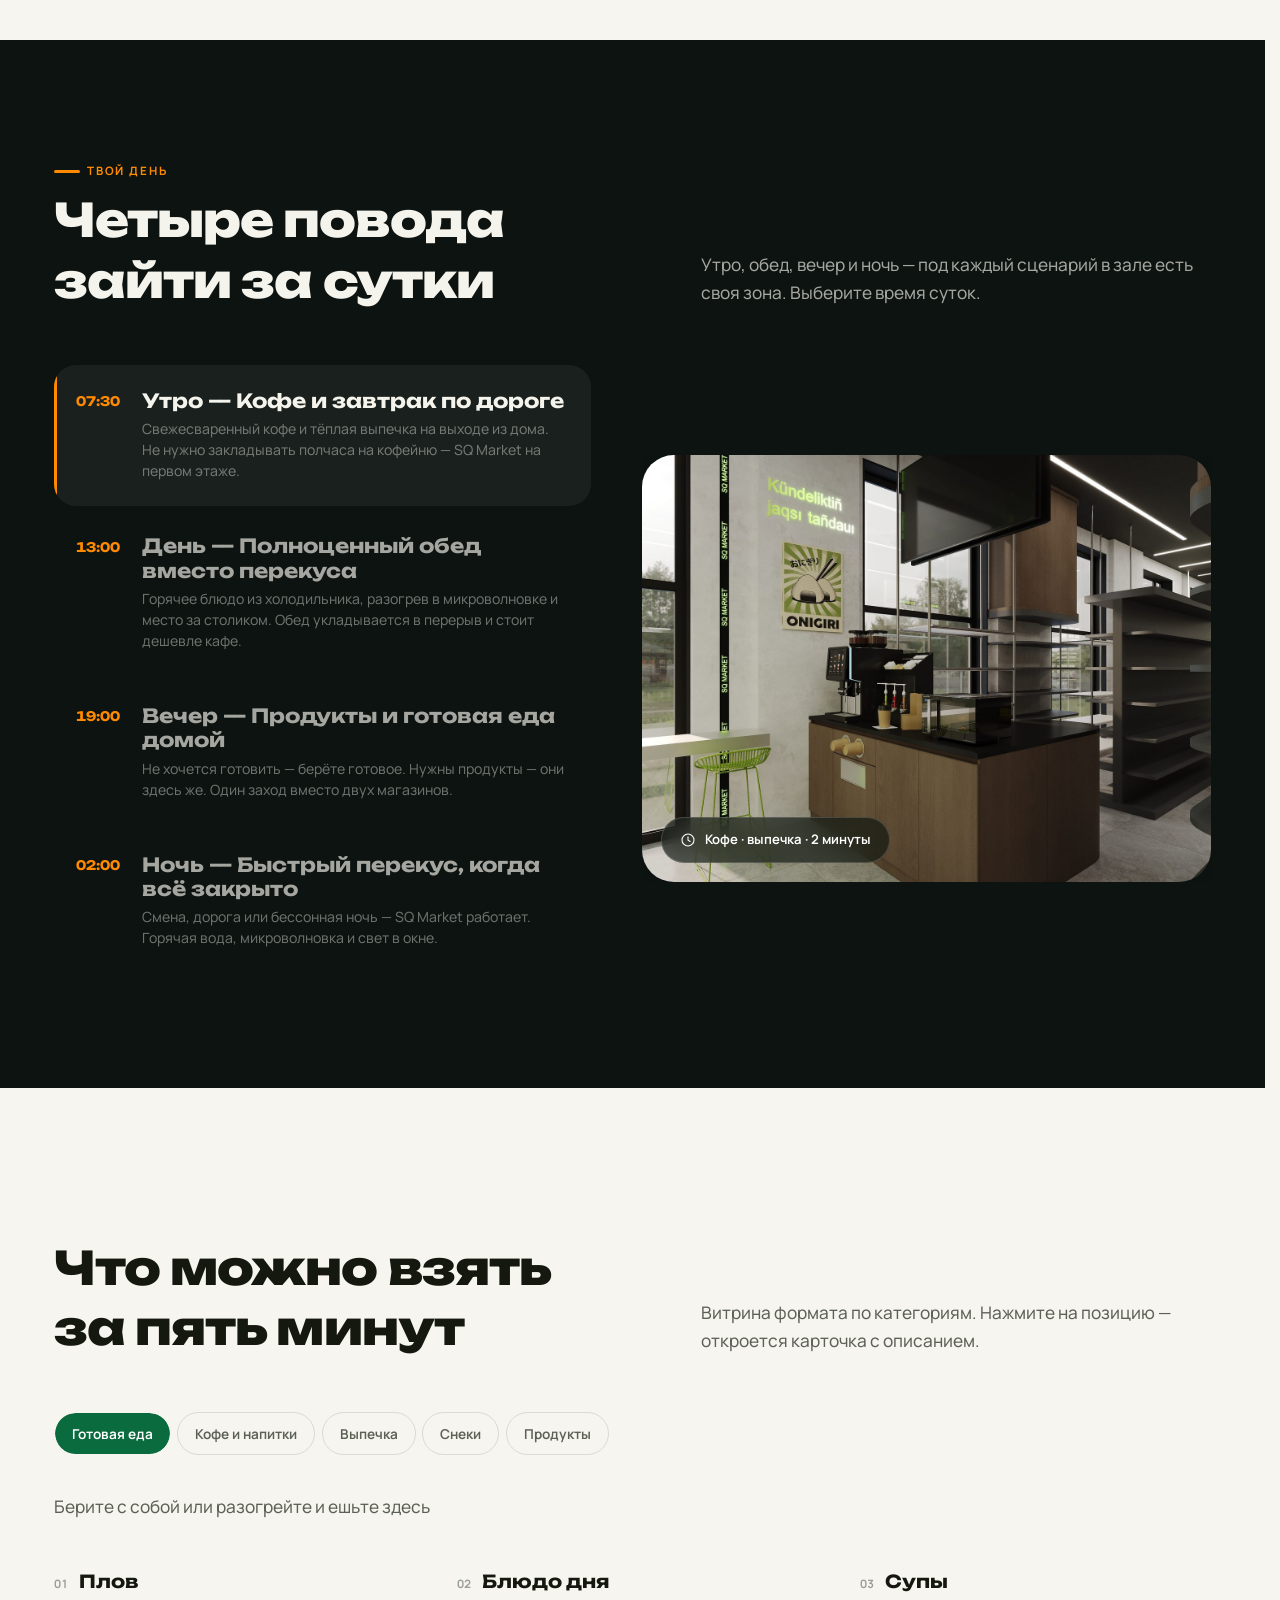
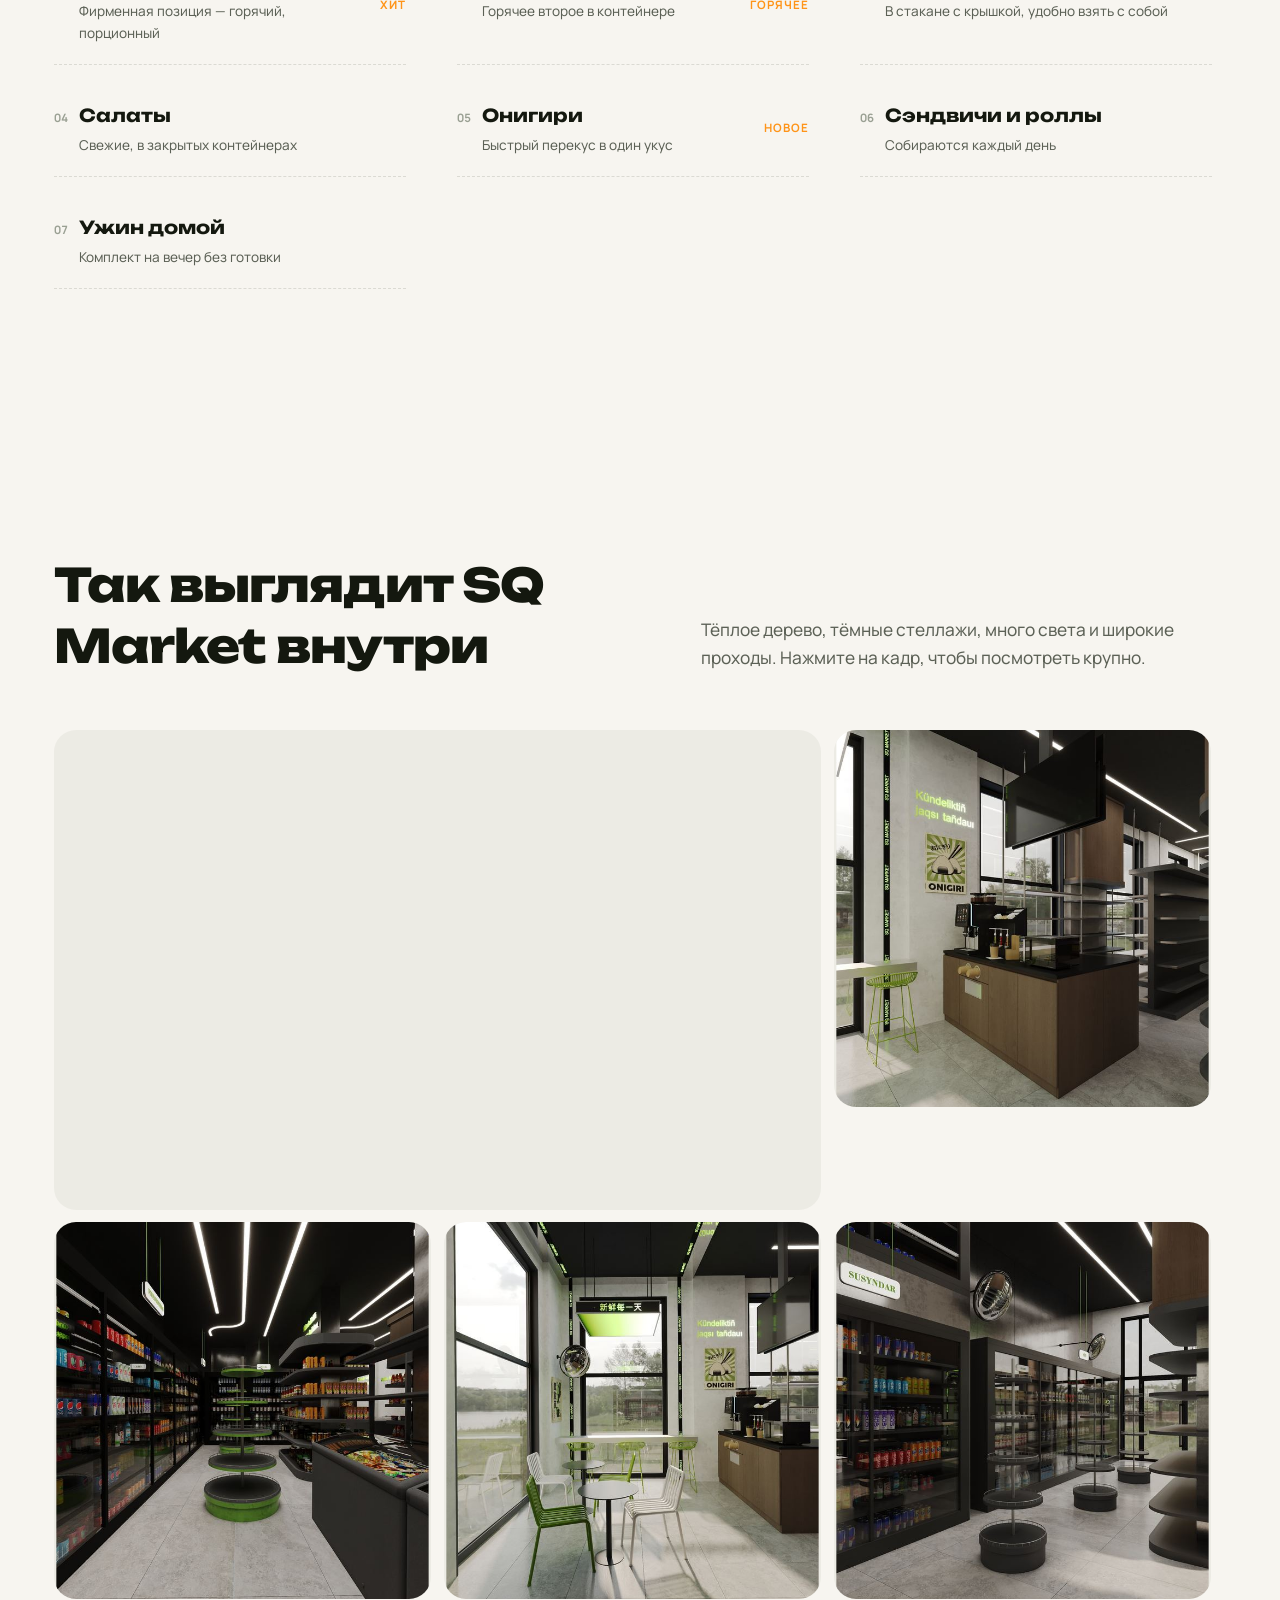
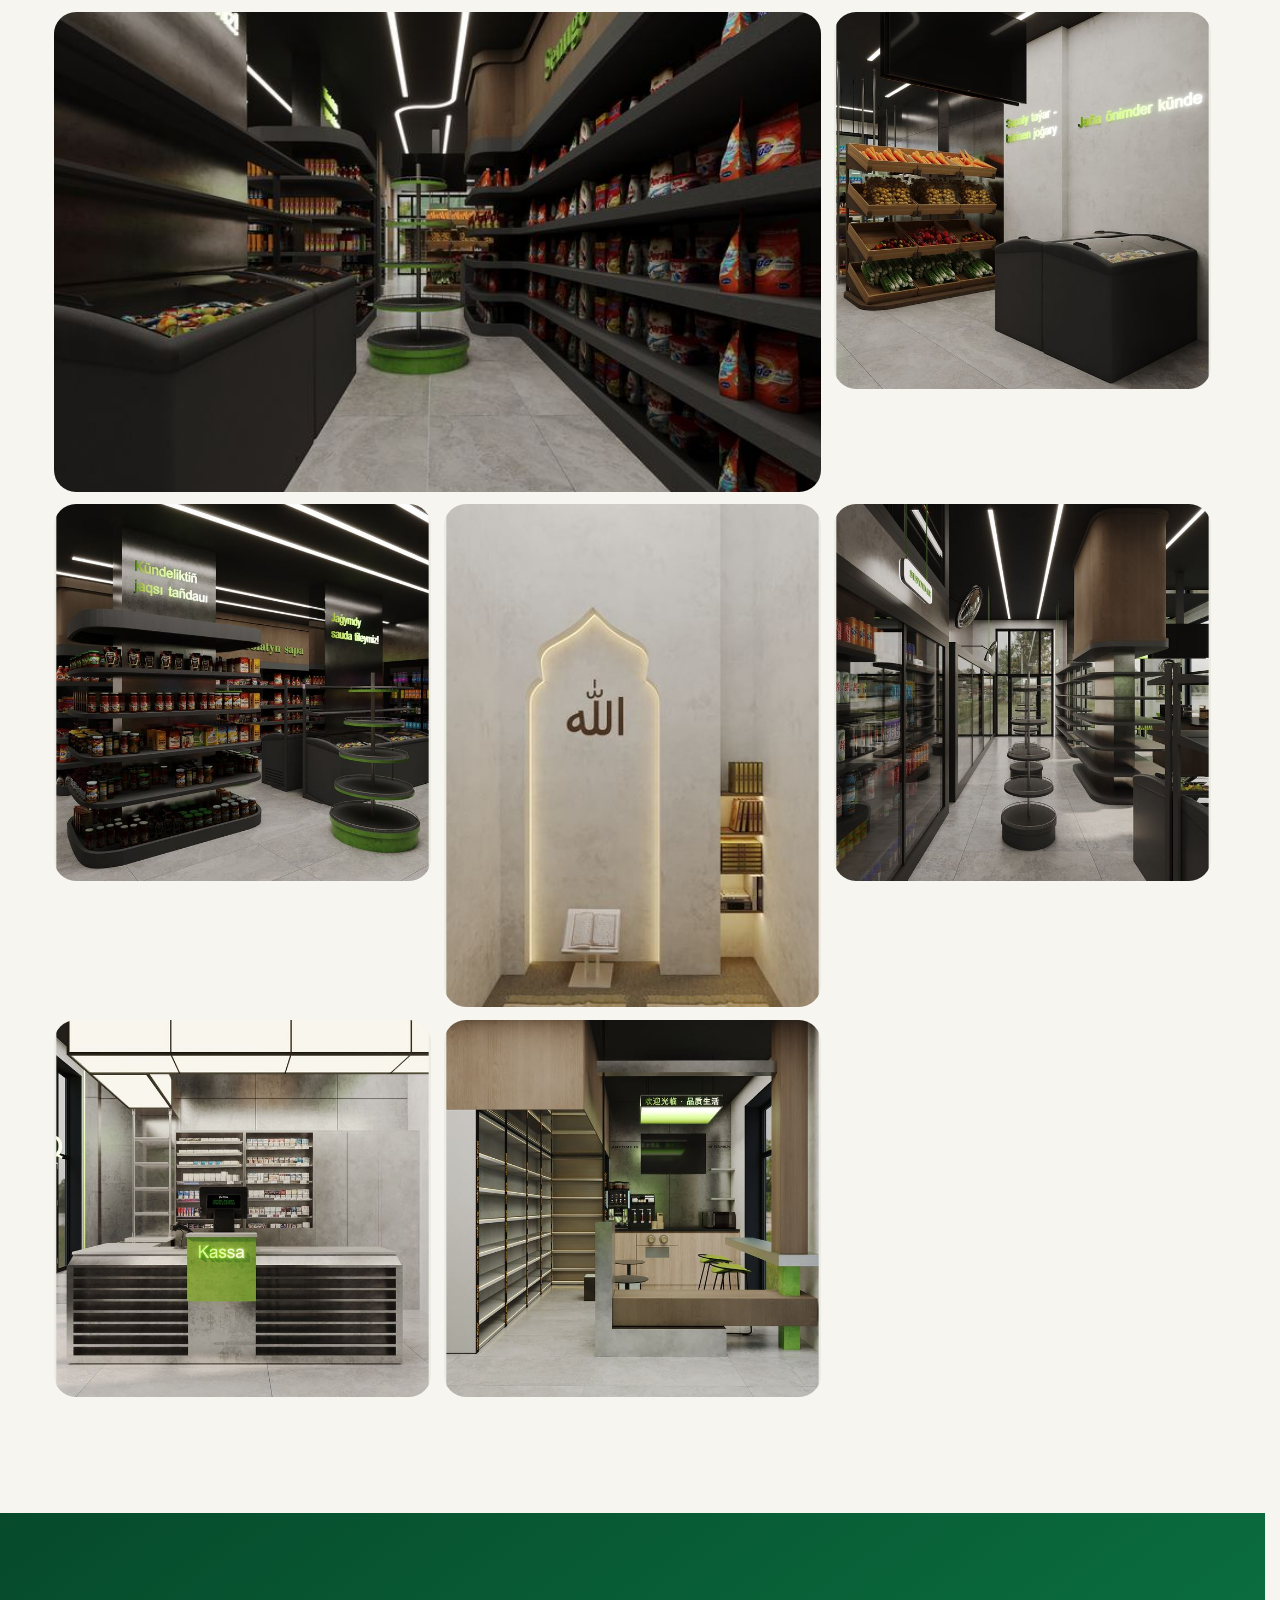
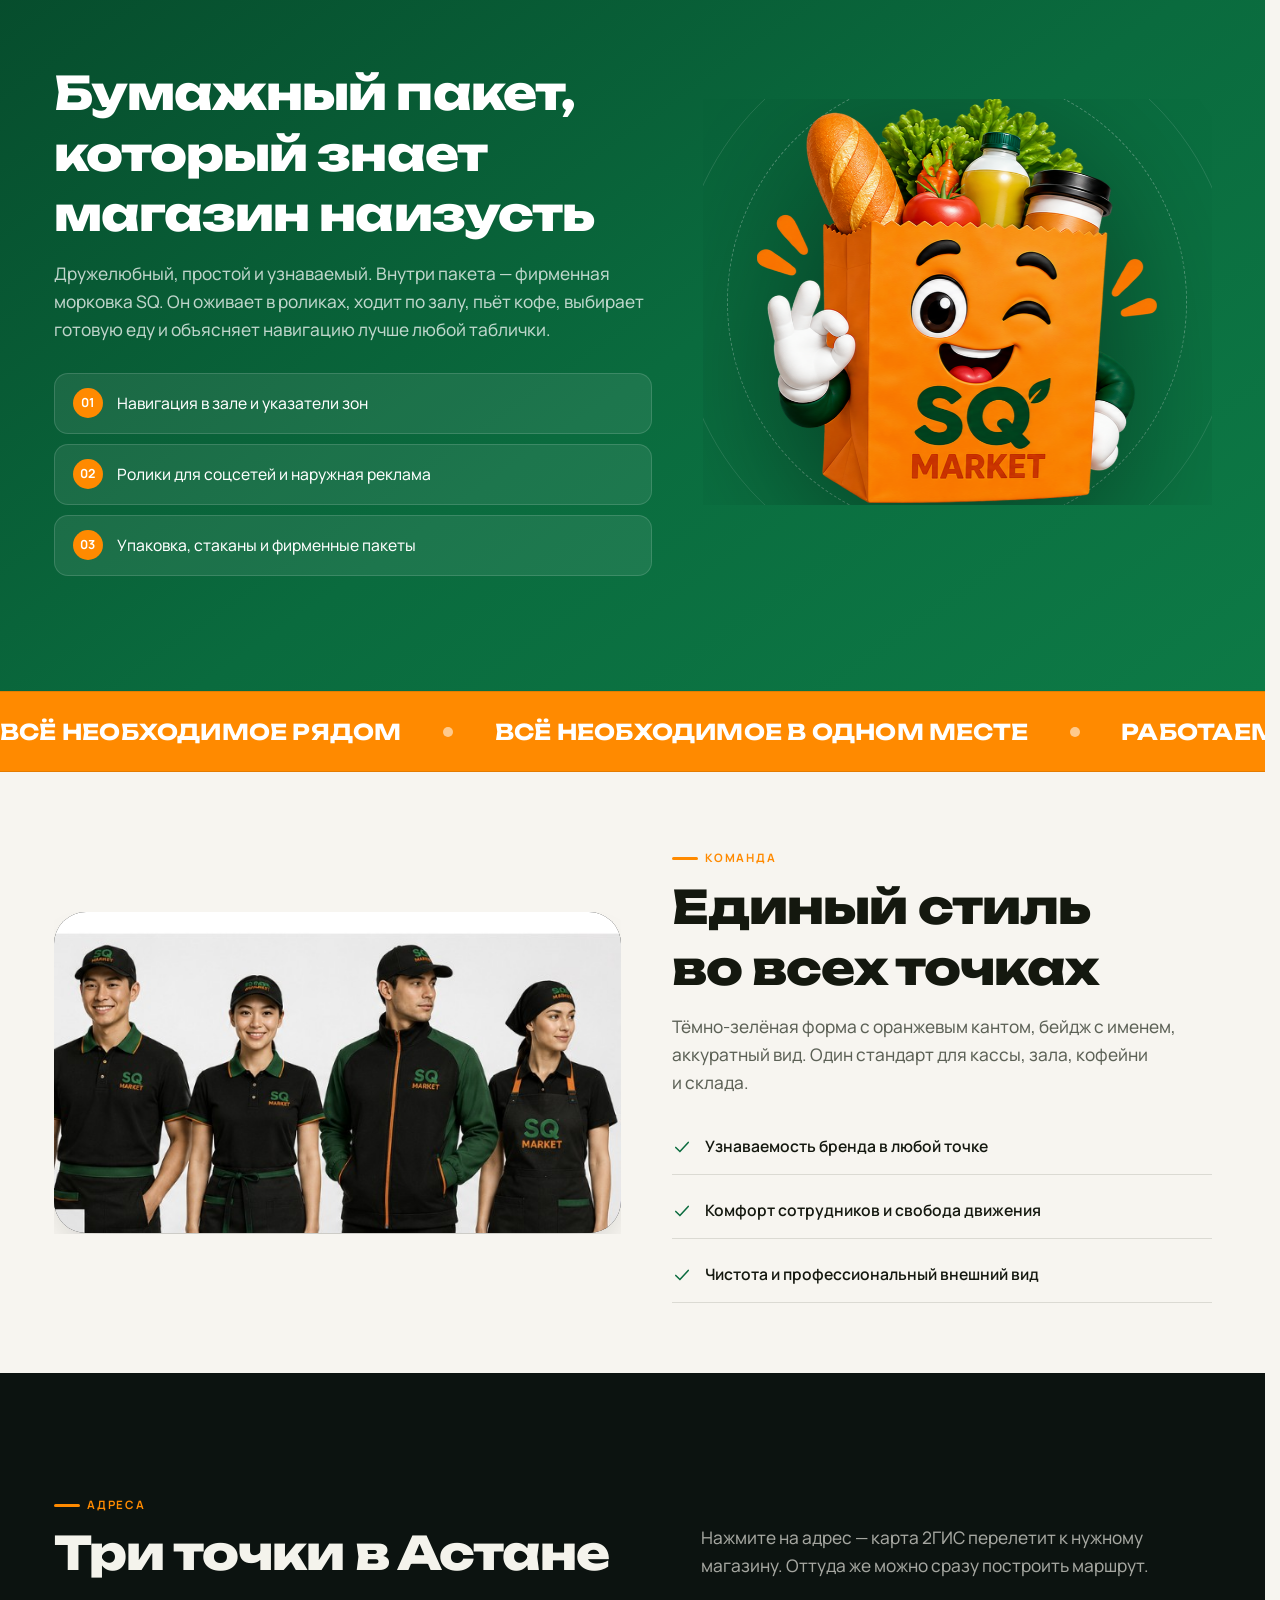
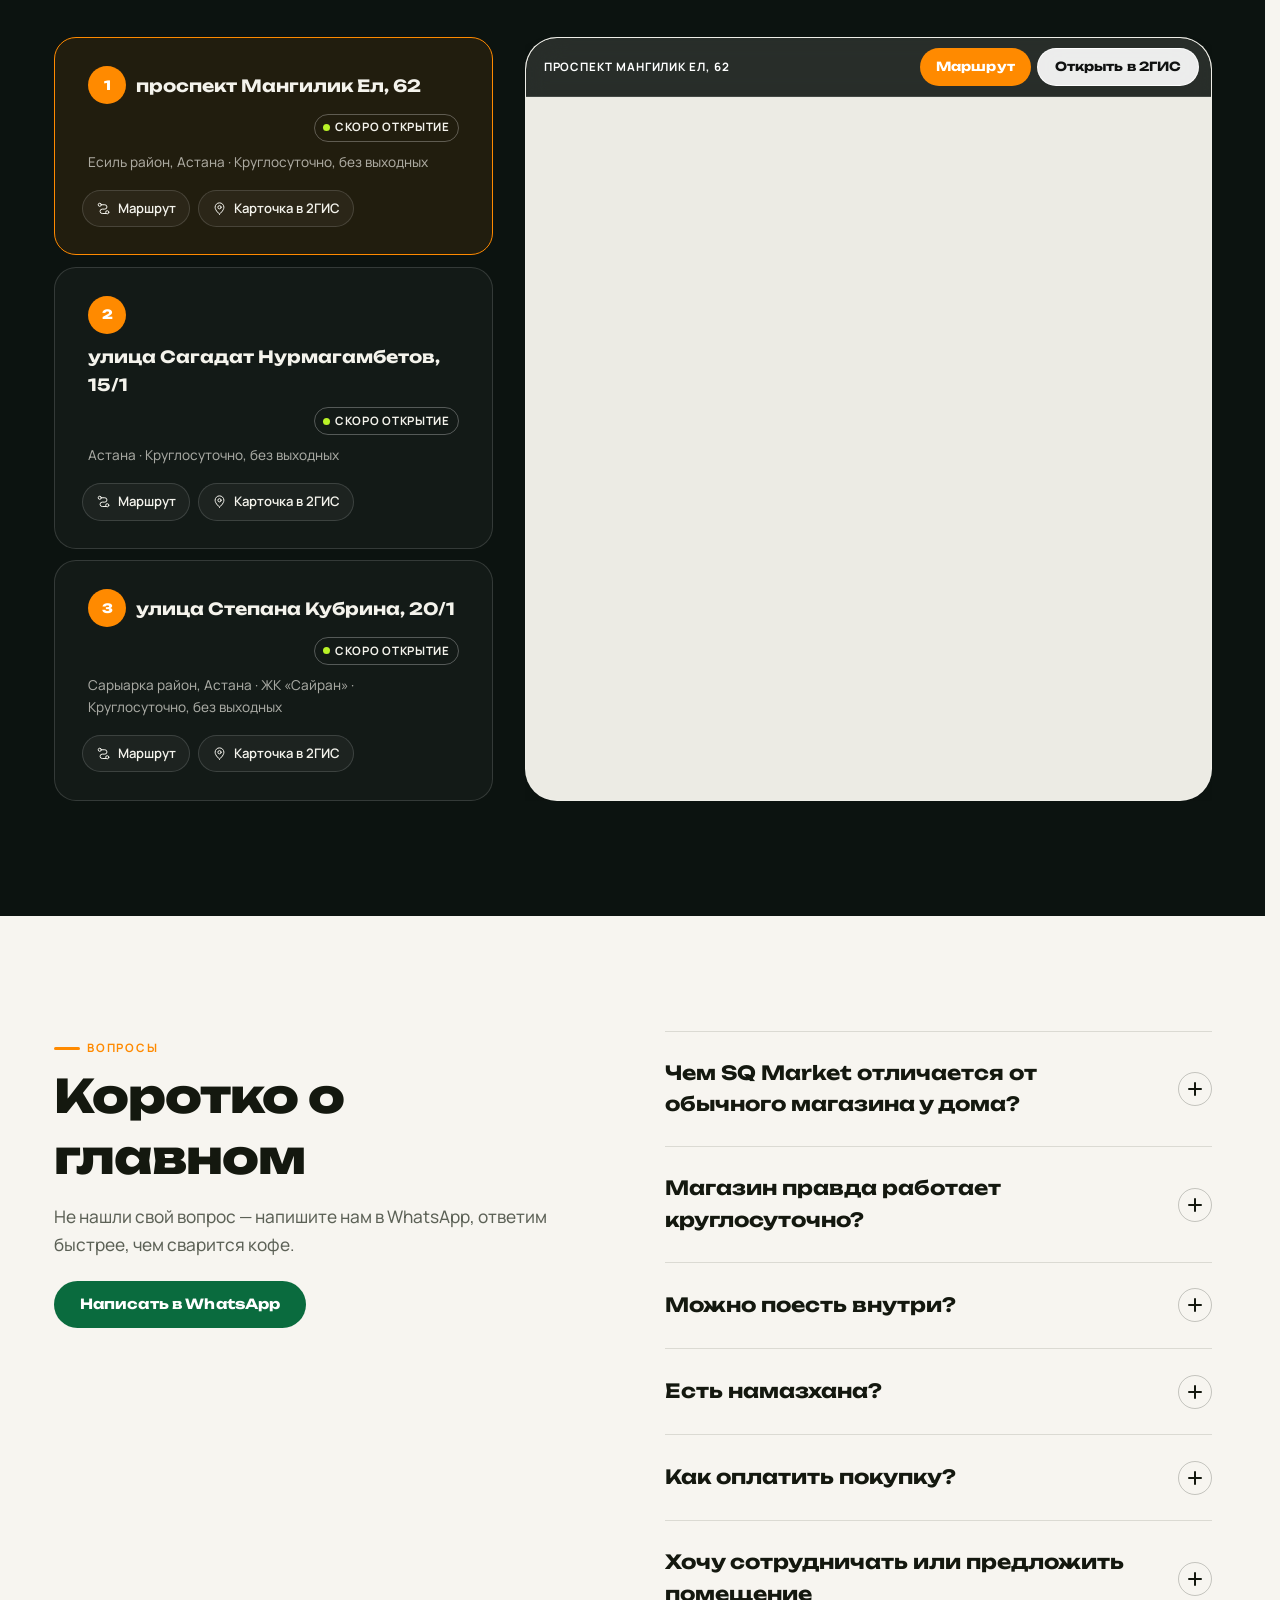
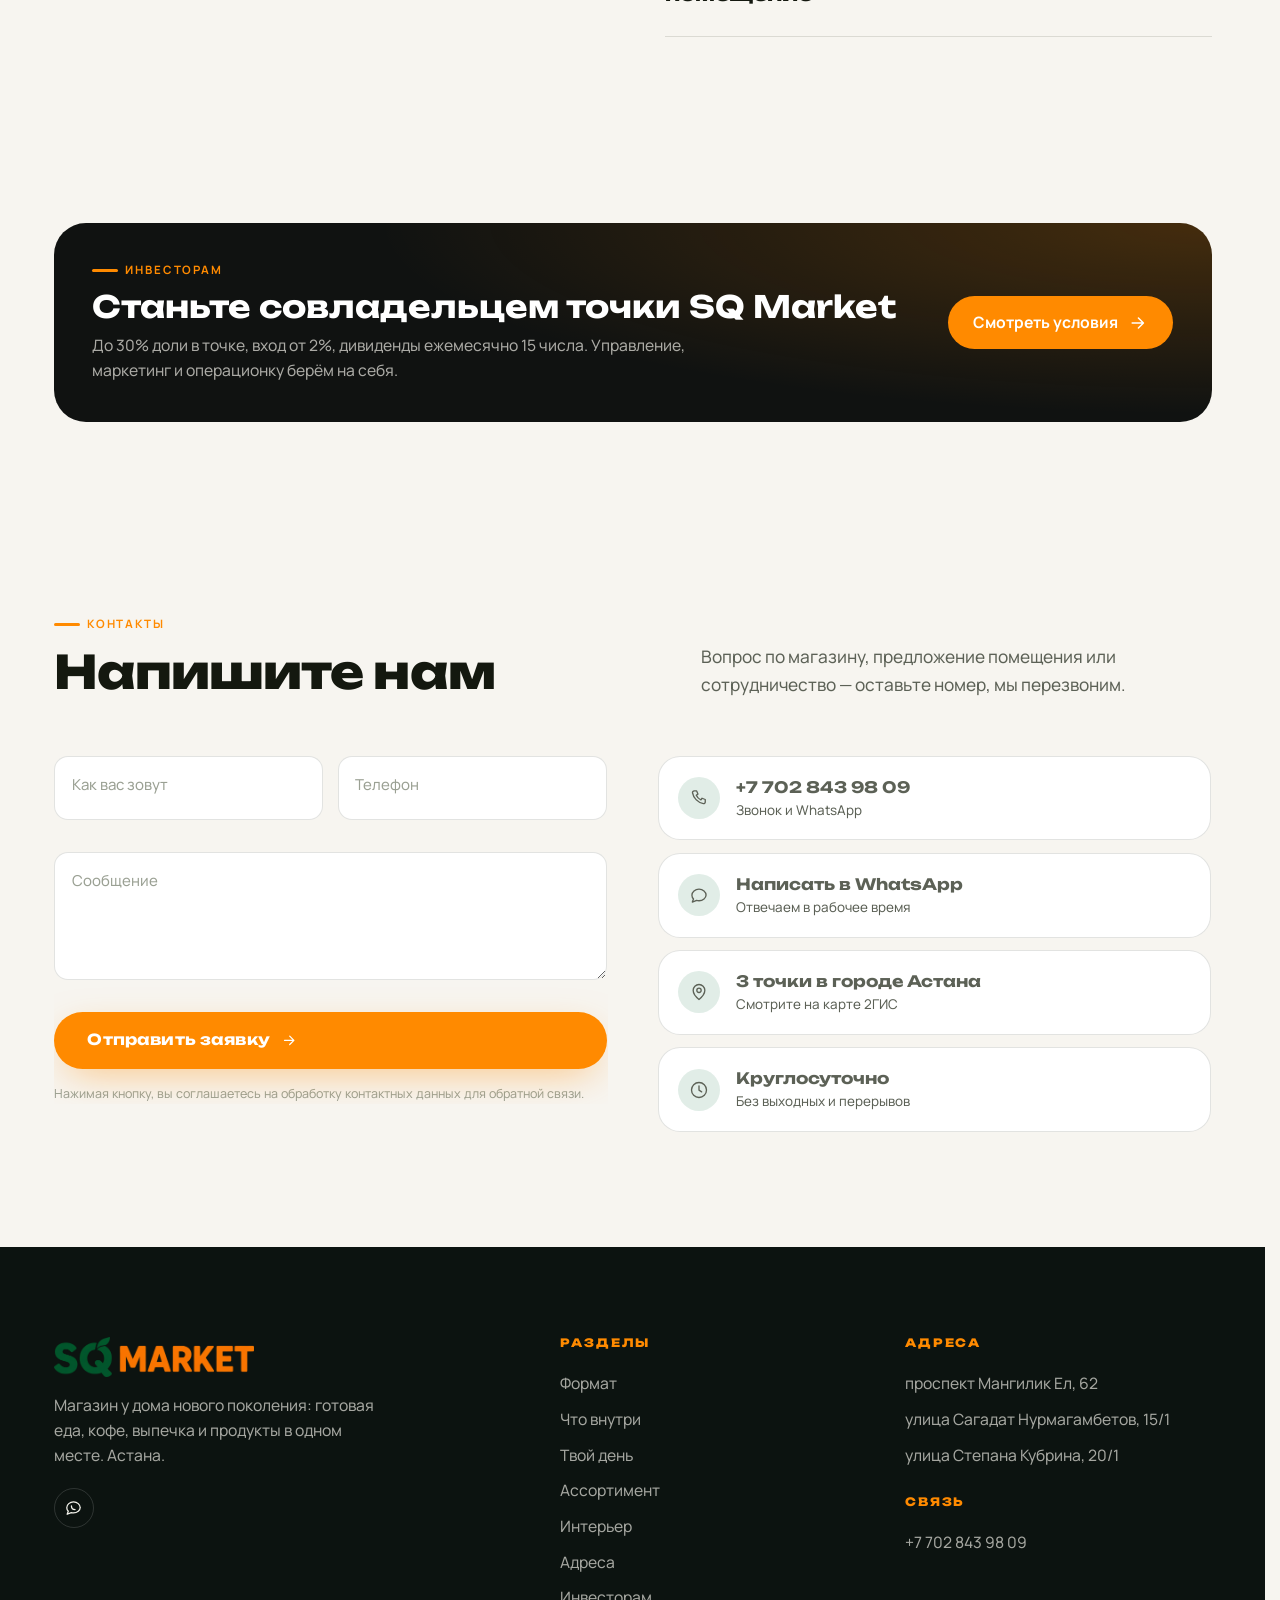
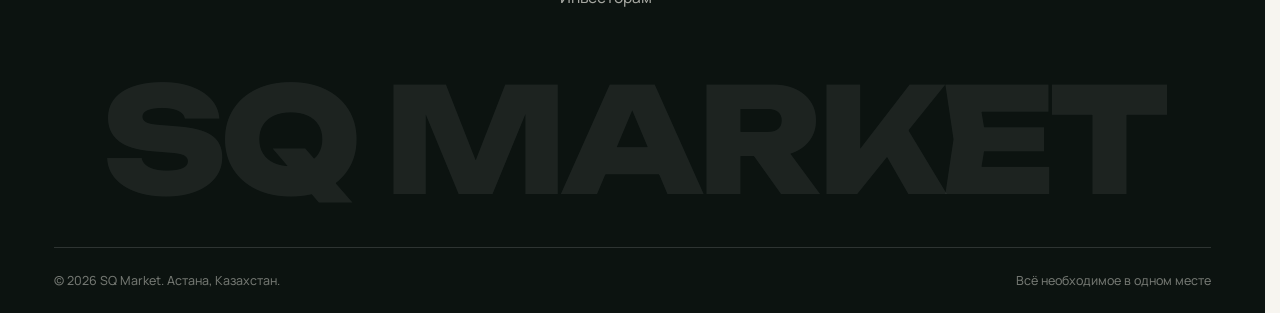
==== commit 9e73273e: "Домен sq-market.kz Файл CNAME подключает домен клиента к GitHub Pages; DNS-зона в ps.kz уже отдаёт в" ====
--- a/index.html
+++ b/index.html
@@ -10,8 +10,11 @@
 <meta property="og:type" content="website">
 <meta property="og:title" content="SQ MARKET — всё необходимое рядом">
 <meta property="og:description" content="Готовая еда, кофе, выпечка и продукты в одном месте. Круглосуточно. Астана.">
-<meta property="og:image" content="assets/img/facade-day.jpg">
+<meta property="og:url" content="https://sq-market.kz/">
+<!-- Полный адрес: с относительным путём WhatsApp и Telegram картинку превью не показывают -->
+<meta property="og:image" content="https://sq-market.kz/assets/img/facade-day.jpg">
 <meta property="og:locale" content="ru_RU">
+<link rel="canonical" href="https://sq-market.kz/">
 
 <link rel="icon" href="assets/img/favicon.png" type="image/png">
 <link rel="apple-touch-icon" href="assets/img/apple-touch-icon.png">
@@ -20,11 +23,11 @@
 <link rel="preconnect" href="https://fonts.gstatic.com" crossorigin>
 <link href="https://fonts.googleapis.com/css2?family=Manrope:wght@400;500;600;700&family=Unbounded:wght@600;700;800&display=swap" rel="stylesheet">
 
-<link rel="stylesheet" href="assets/css/tokens.css?v=29">
-<link rel="stylesheet" href="assets/css/base.css?v=29">
-<link rel="stylesheet" href="assets/css/components.css?v=29">
-<link rel="stylesheet" href="assets/css/sections.css?v=29">
-<link rel="stylesheet" href="assets/css/mobile.css?v=29">
+<link rel="stylesheet" href="assets/css/tokens.css?v=30">
+<link rel="stylesheet" href="assets/css/base.css?v=30">
+<link rel="stylesheet" href="assets/css/components.css?v=30">
+<link rel="stylesheet" href="assets/css/sections.css?v=30">
+<link rel="stylesheet" href="assets/css/mobile.css?v=30">
 </head>
 
 <body>
@@ -309,7 +312,7 @@
   <section class="section section--tight">
     <div class="wrap team__grid">
       <div class="team__photo" data-reveal="left">
-        <img src="assets/img/uniform.jpg?v=29" alt="Форма сотрудников SQ Market" loading="lazy" width="656" height="372">
+        <img src="assets/img/uniform.jpg?v=30" alt="Форма сотрудников SQ Market" loading="lazy" width="656" height="372">
       </div>
       <div data-reveal="right">
         <p class="label">Команда</p>
@@ -559,14 +562,14 @@
      СКРИПТЫ. Порядок важен.
      data.js — контент · icons.js — иконки · core.js — ядро
      ============================================================ -->
-<script src="assets/js/data.js?v=29"></script>
-<script src="assets/js/icons.js?v=29"></script>
-<script src="assets/js/core.js?v=29"></script>
-<script src="assets/js/ui.js?v=29"></script>
-<script src="assets/js/modal.js?v=29"></script>
-<script src="assets/js/nav.js?v=29"></script>
-<script src="assets/js/map.js?v=29"></script>
-<script src="assets/js/render.js?v=29"></script>
-<script src="assets/js/main.js?v=29"></script>
+<script src="assets/js/data.js?v=30"></script>
+<script src="assets/js/icons.js?v=30"></script>
+<script src="assets/js/core.js?v=30"></script>
+<script src="assets/js/ui.js?v=30"></script>
+<script src="assets/js/modal.js?v=30"></script>
+<script src="assets/js/nav.js?v=30"></script>
+<script src="assets/js/map.js?v=30"></script>
+<script src="assets/js/render.js?v=30"></script>
+<script src="assets/js/main.js?v=30"></script>
 </body>
 </html>
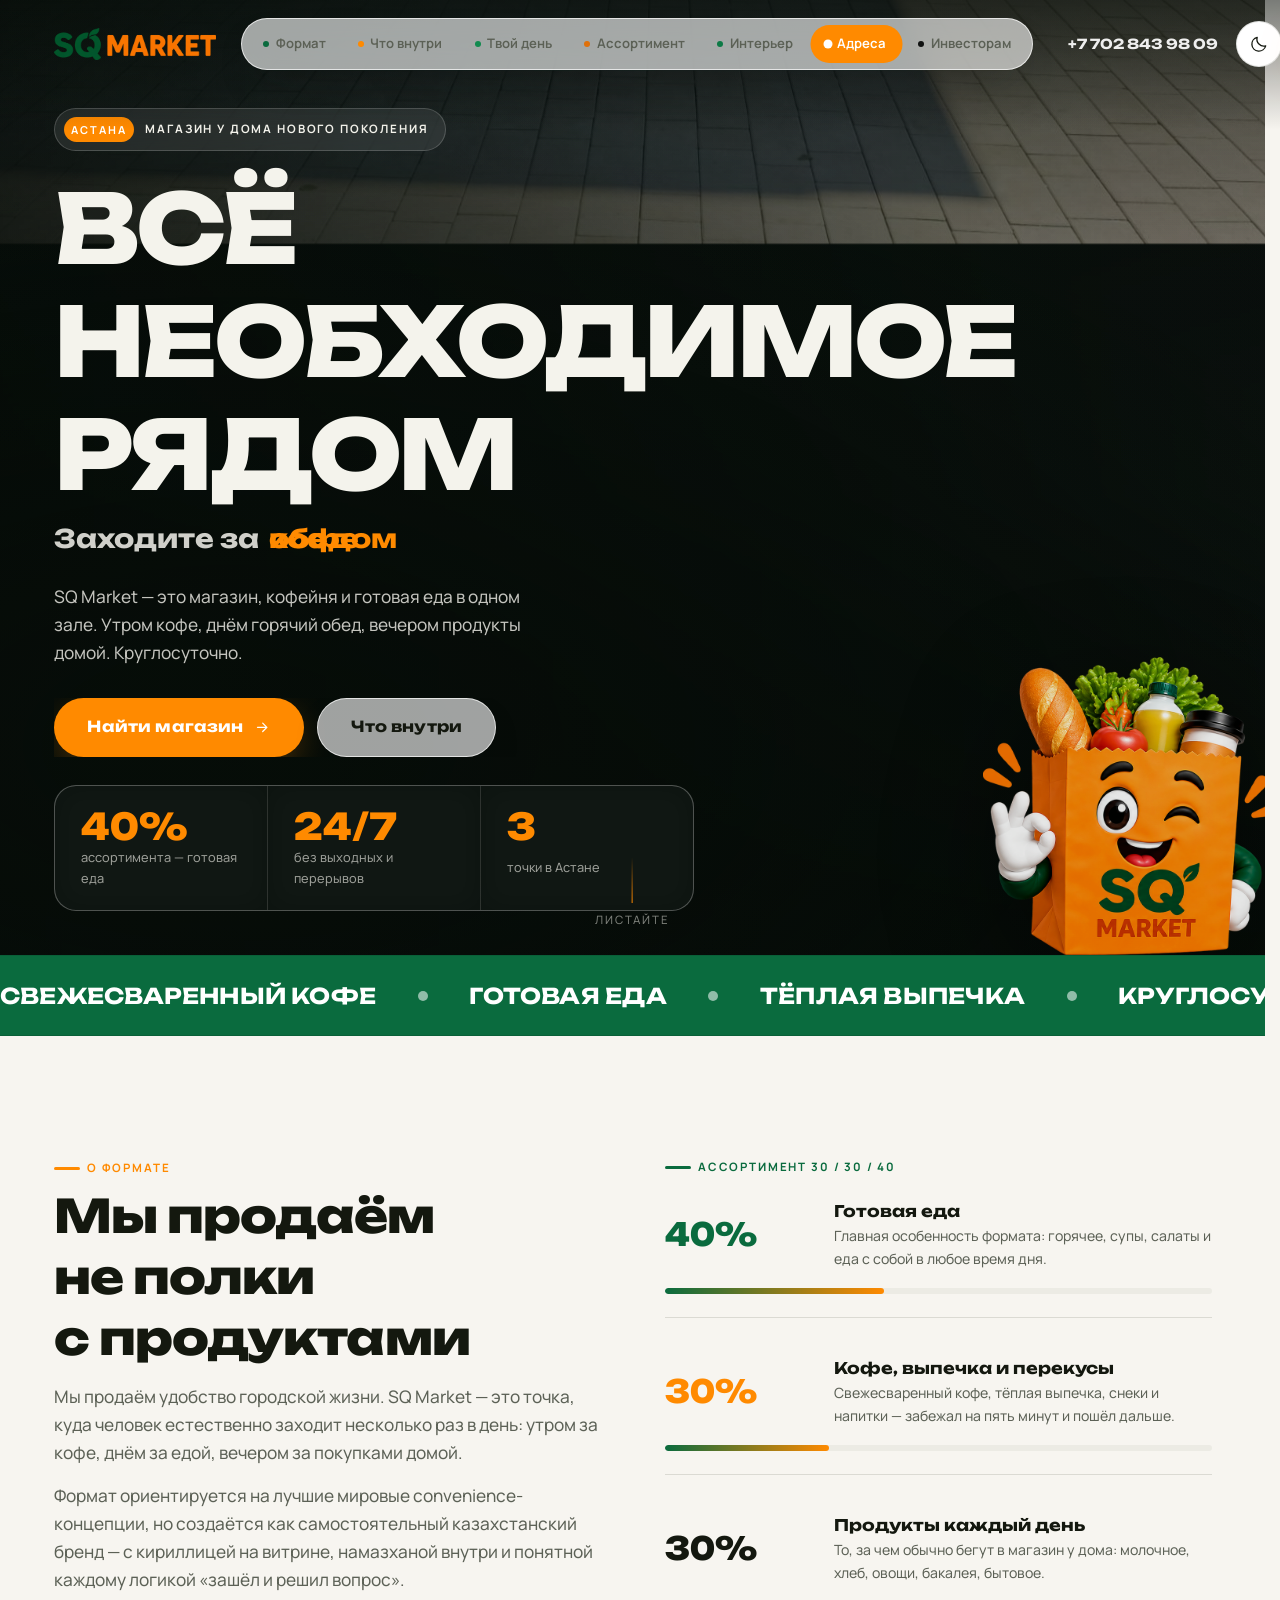
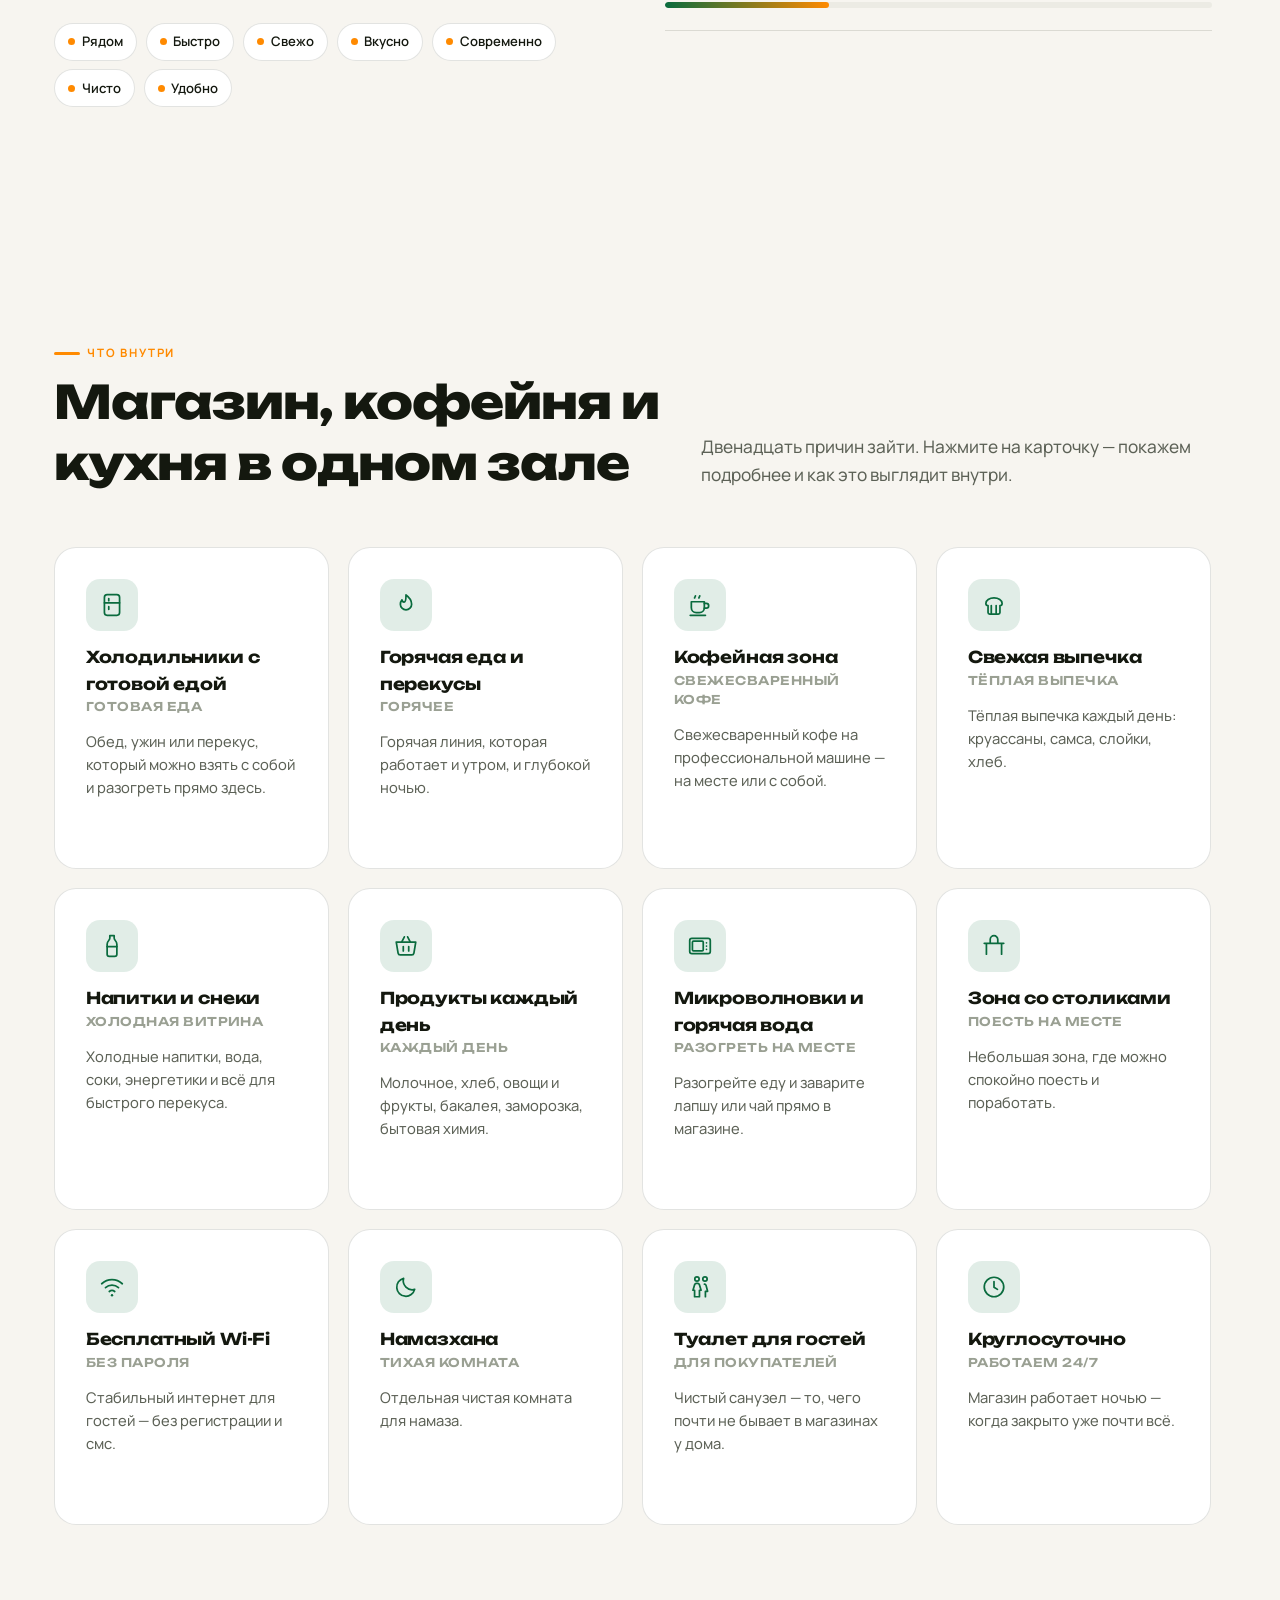
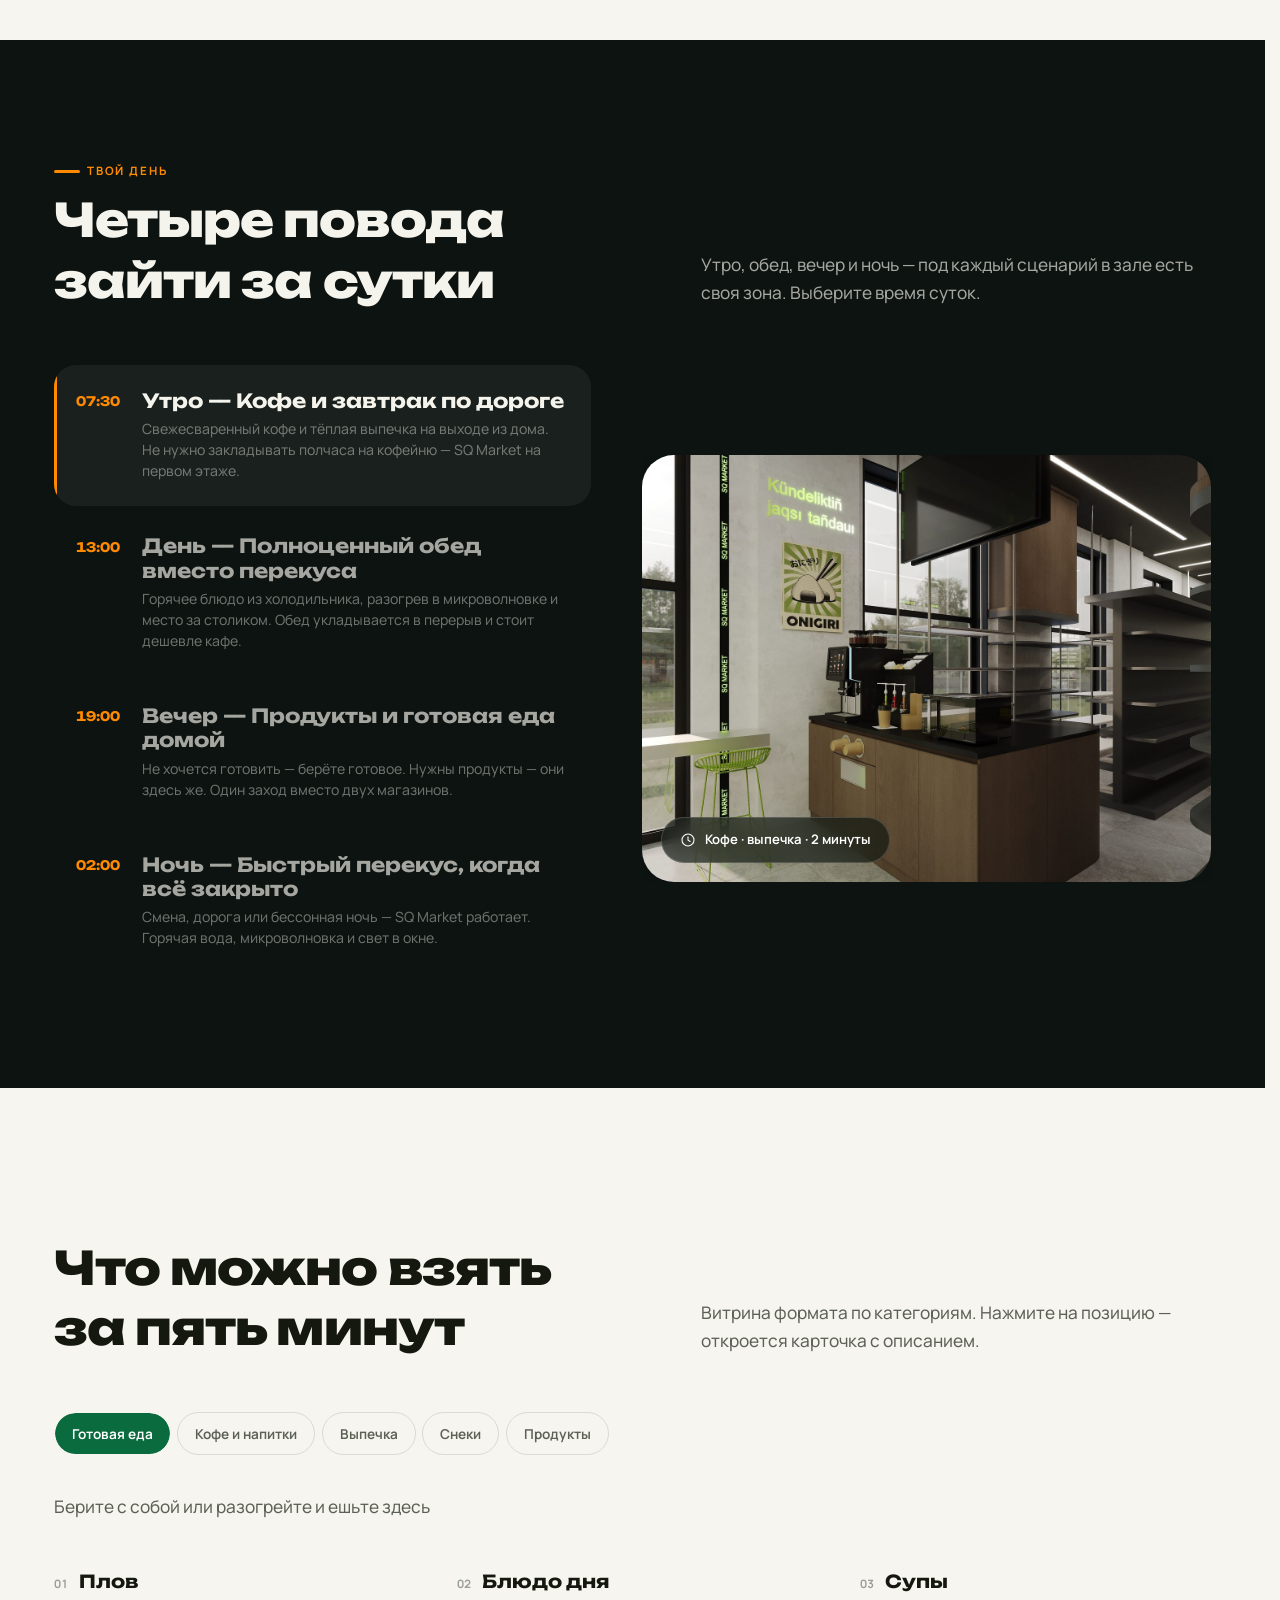
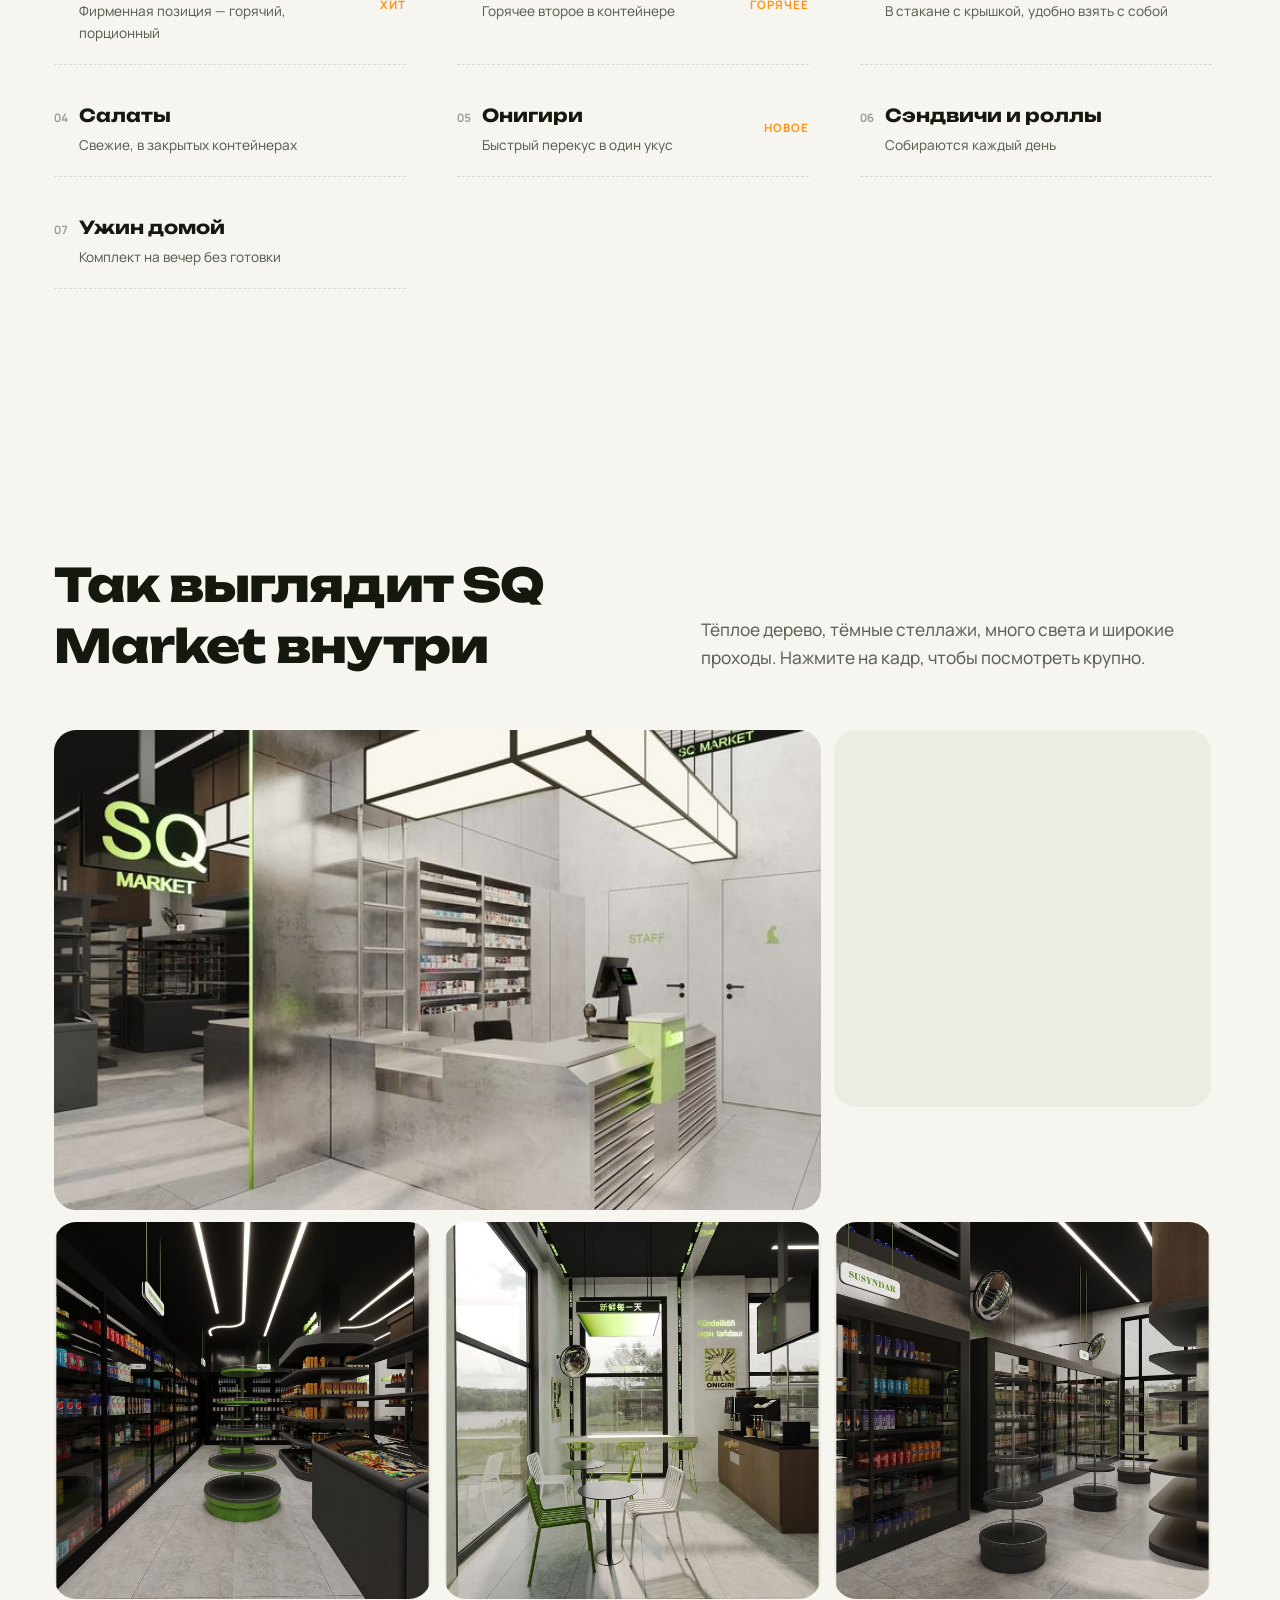
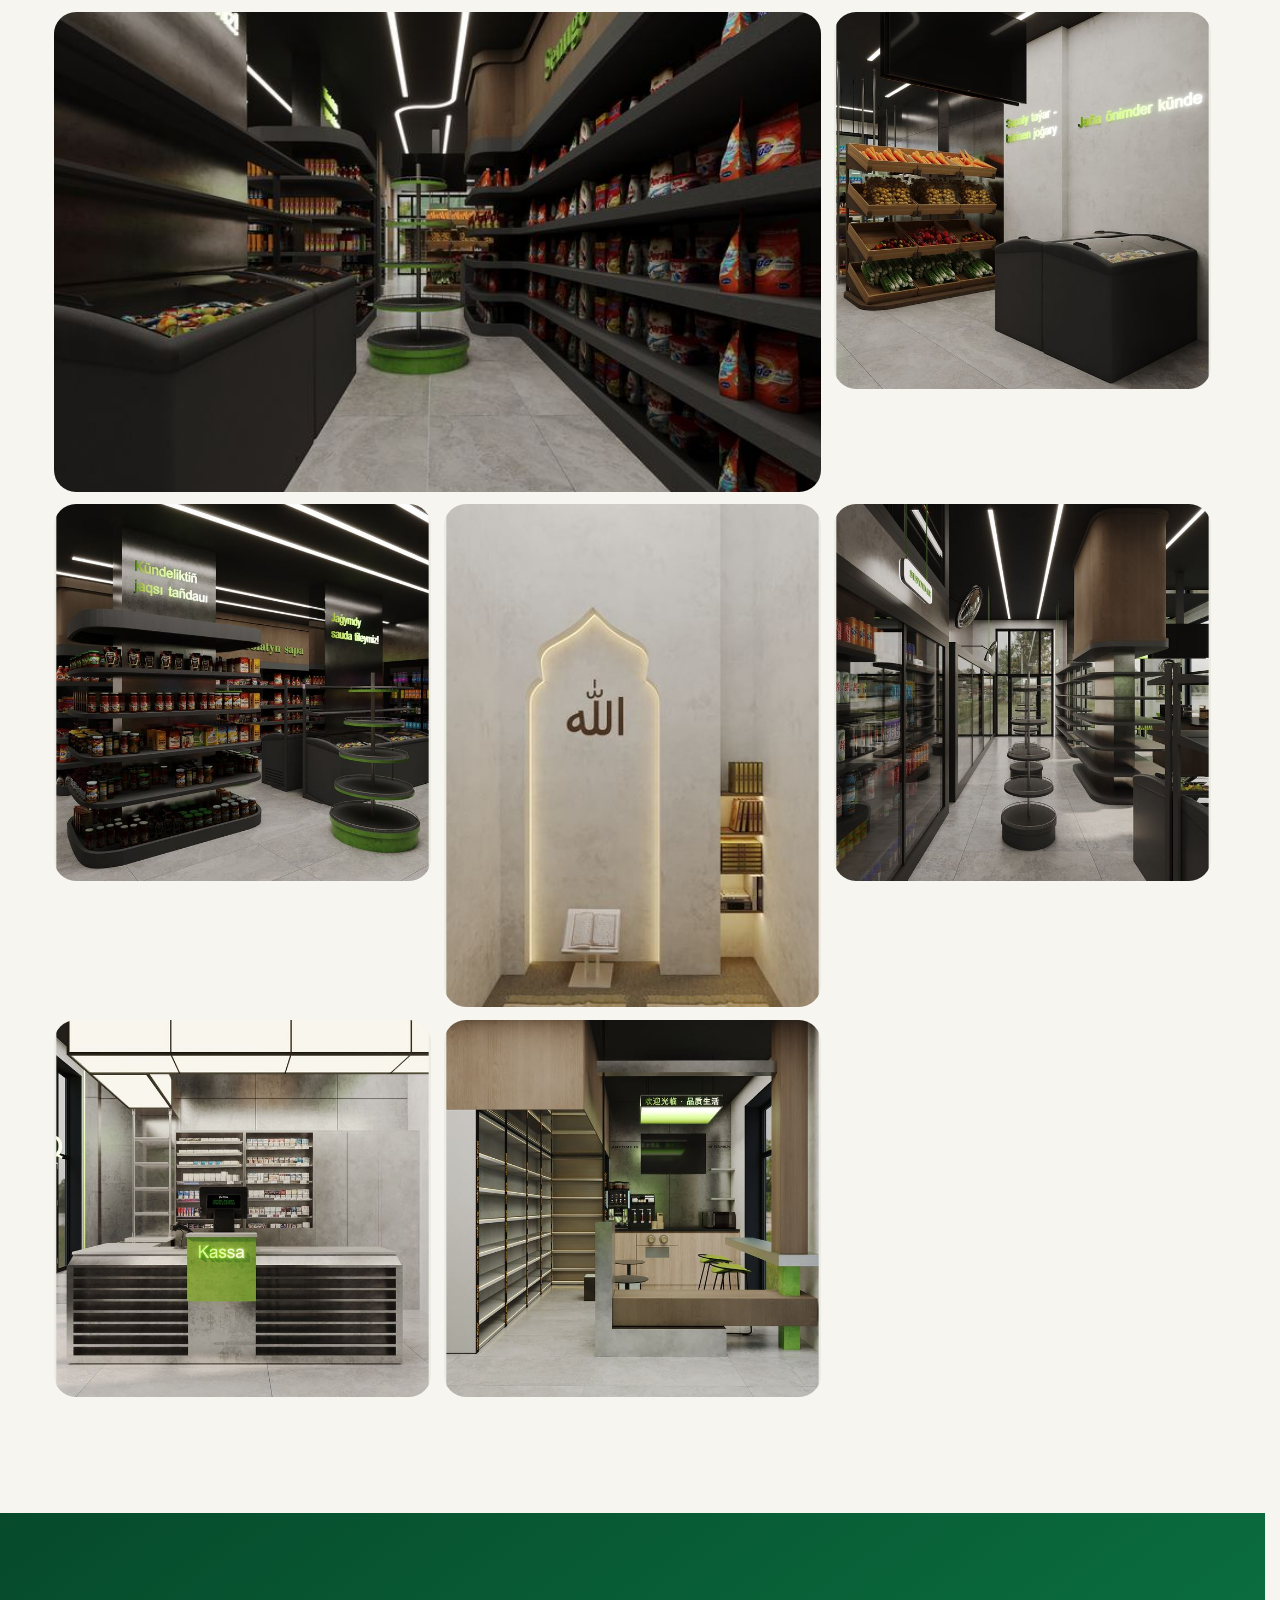
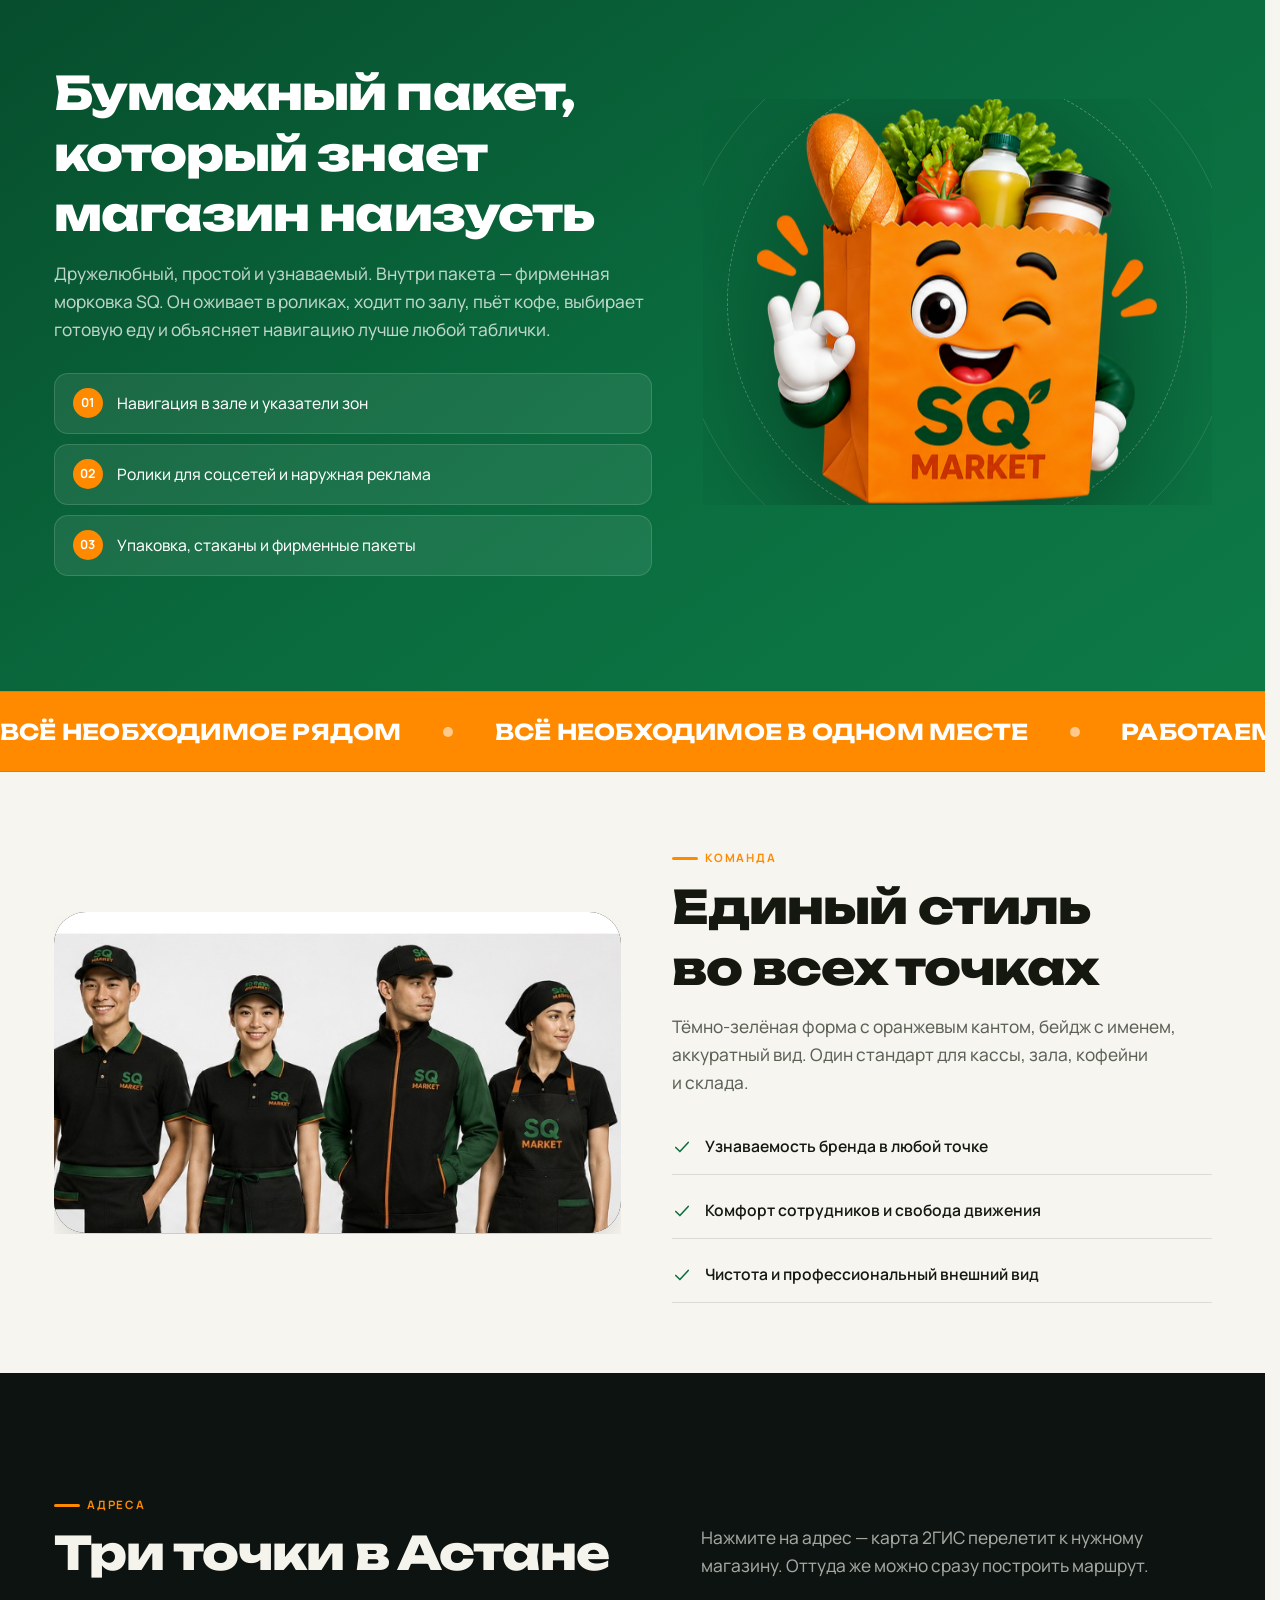
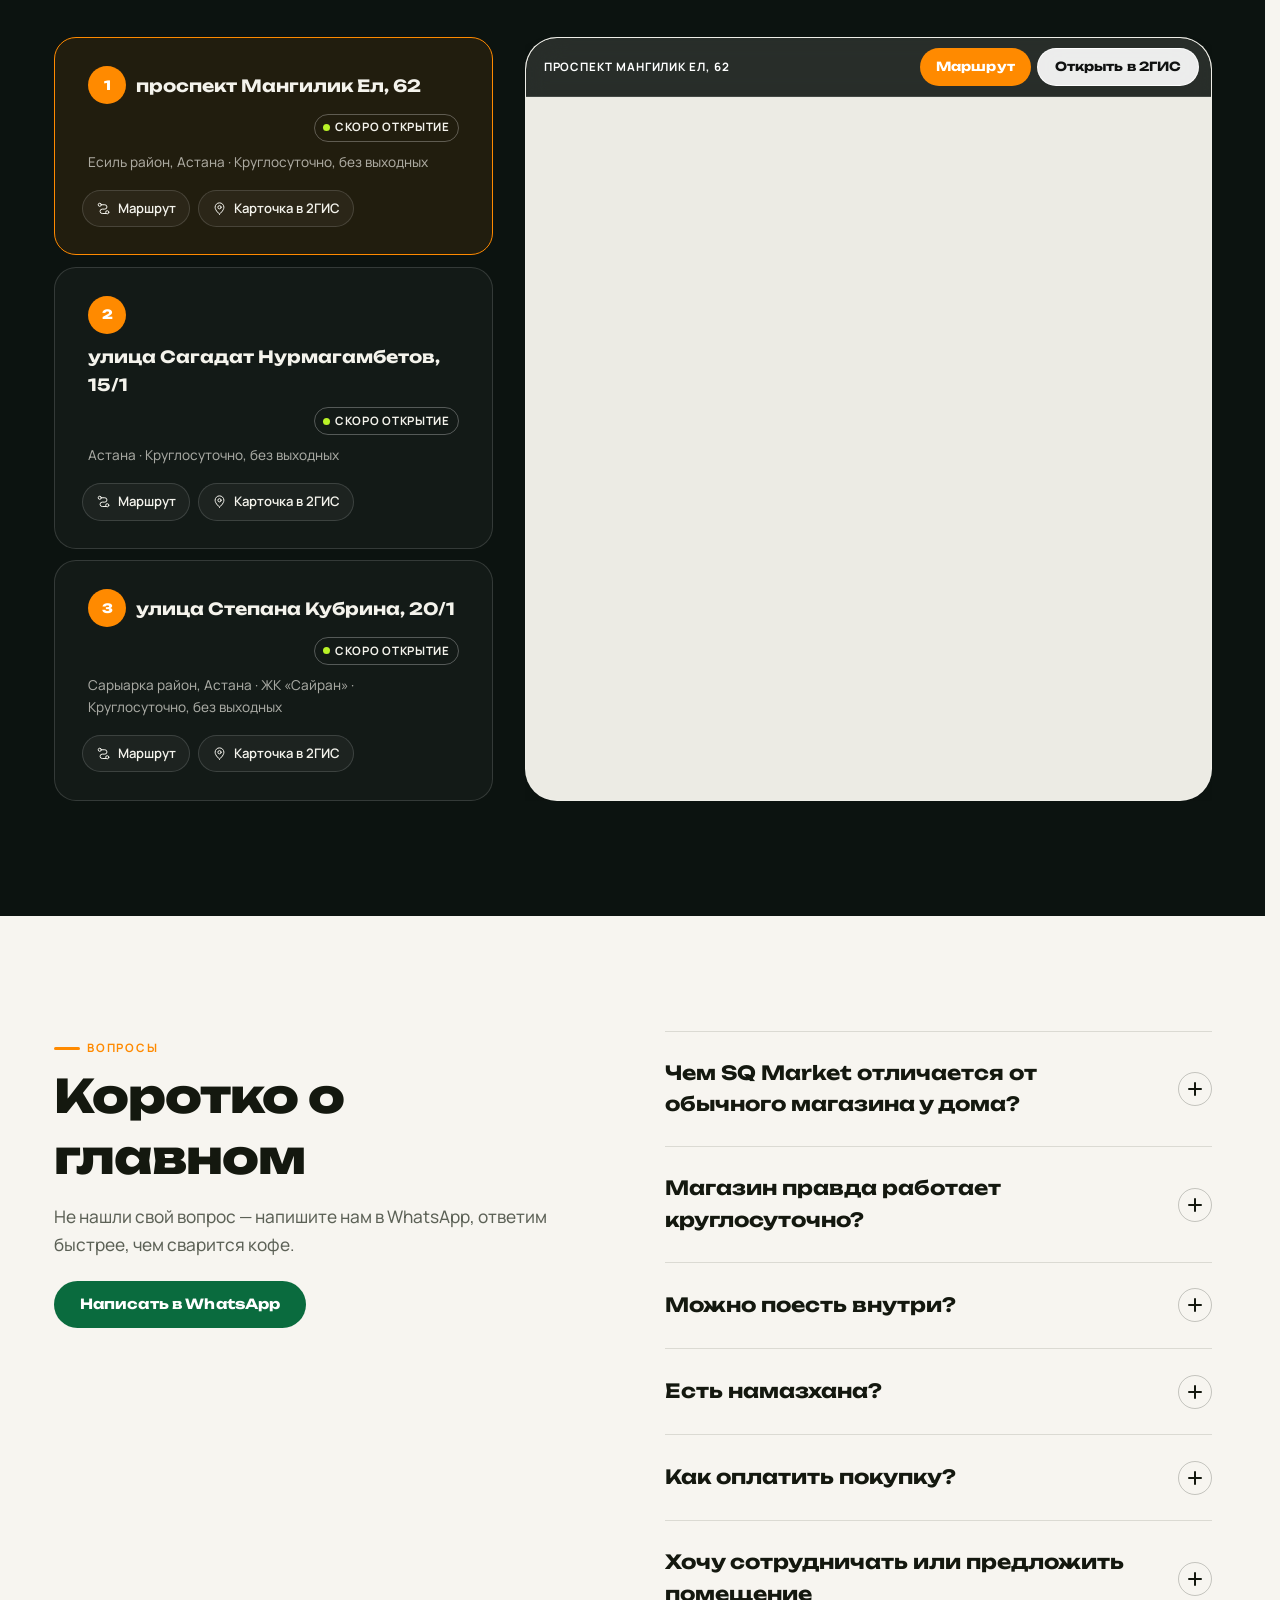
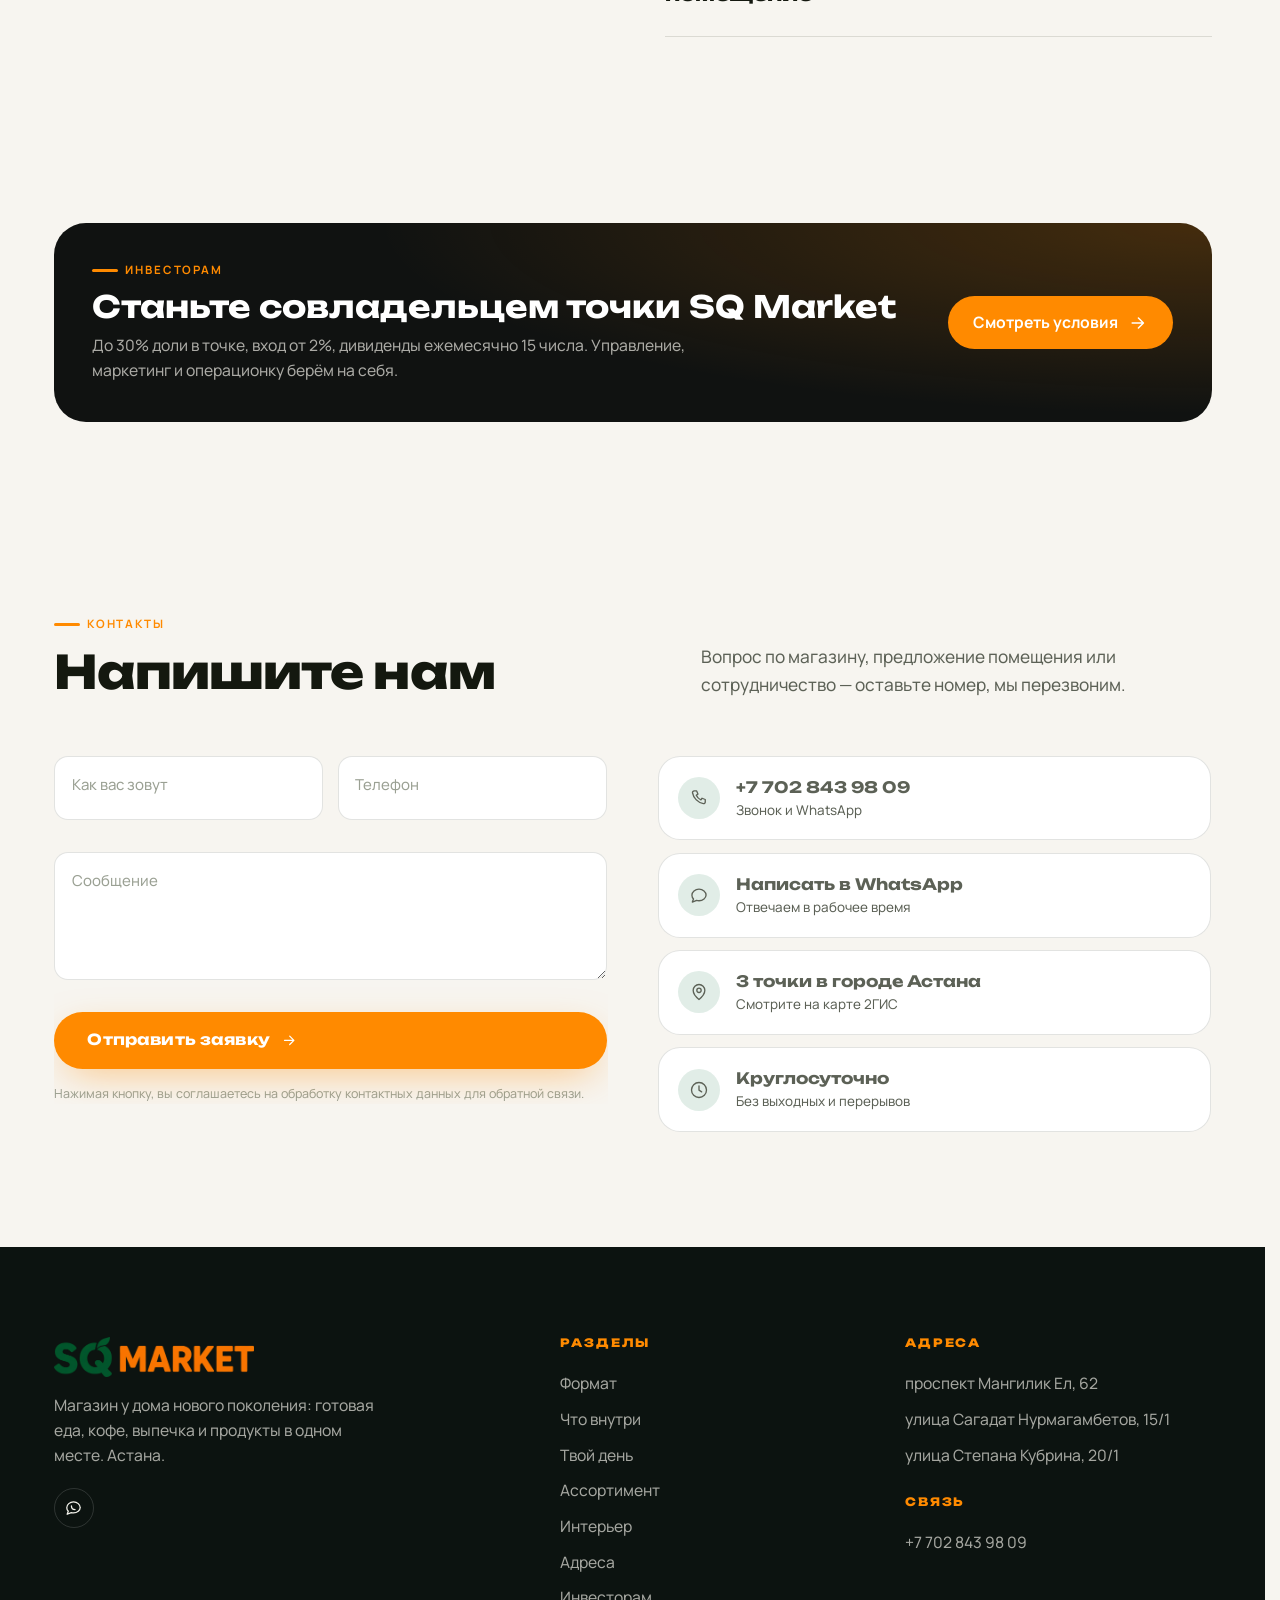
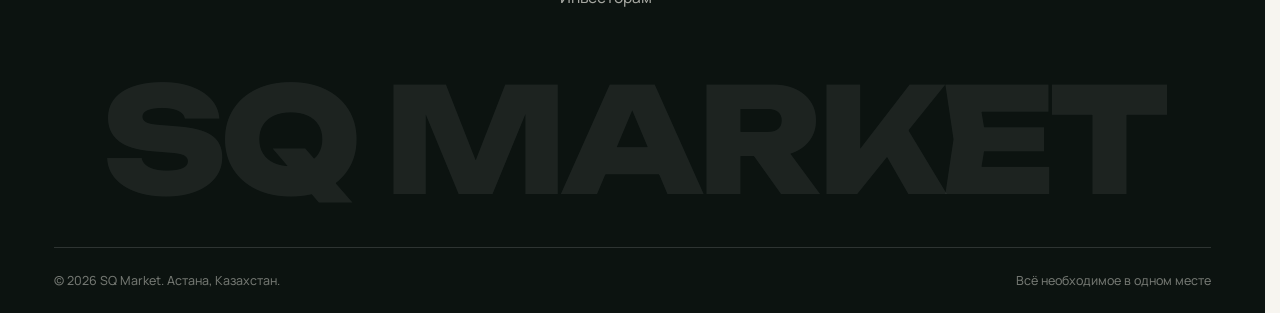
==== commit 9c1d4c57: "Основатель: новые цифры клиента — 10 млрд ₸, 1 000+ учеников, 20+ миллионеров Под именем — «Один из " ====
--- a/index.html
+++ b/index.html
@@ -23,11 +23,11 @@
 <link rel="preconnect" href="https://fonts.gstatic.com" crossorigin>
 <link href="https://fonts.googleapis.com/css2?family=Manrope:wght@400;500;600;700&family=Unbounded:wght@600;700;800&display=swap" rel="stylesheet">
 
-<link rel="stylesheet" href="assets/css/tokens.css?v=30">
-<link rel="stylesheet" href="assets/css/base.css?v=30">
-<link rel="stylesheet" href="assets/css/components.css?v=30">
-<link rel="stylesheet" href="assets/css/sections.css?v=30">
-<link rel="stylesheet" href="assets/css/mobile.css?v=30">
+<link rel="stylesheet" href="assets/css/tokens.css?v=32">
+<link rel="stylesheet" href="assets/css/base.css?v=32">
+<link rel="stylesheet" href="assets/css/components.css?v=32">
+<link rel="stylesheet" href="assets/css/sections.css?v=32">
+<link rel="stylesheet" href="assets/css/mobile.css?v=32">
 </head>
 
 <body>
@@ -312,7 +312,7 @@
   <section class="section section--tight">
     <div class="wrap team__grid">
       <div class="team__photo" data-reveal="left">
-        <img src="assets/img/uniform.jpg?v=30" alt="Форма сотрудников SQ Market" loading="lazy" width="656" height="372">
+        <img src="assets/img/uniform.jpg?v=32" alt="Форма сотрудников SQ Market" loading="lazy" width="656" height="372">
       </div>
       <div data-reveal="right">
         <p class="label">Команда</p>
@@ -562,14 +562,14 @@
      СКРИПТЫ. Порядок важен.
      data.js — контент · icons.js — иконки · core.js — ядро
      ============================================================ -->
-<script src="assets/js/data.js?v=30"></script>
-<script src="assets/js/icons.js?v=30"></script>
-<script src="assets/js/core.js?v=30"></script>
-<script src="assets/js/ui.js?v=30"></script>
-<script src="assets/js/modal.js?v=30"></script>
-<script src="assets/js/nav.js?v=30"></script>
-<script src="assets/js/map.js?v=30"></script>
-<script src="assets/js/render.js?v=30"></script>
-<script src="assets/js/main.js?v=30"></script>
+<script src="assets/js/data.js?v=32"></script>
+<script src="assets/js/icons.js?v=32"></script>
+<script src="assets/js/core.js?v=32"></script>
+<script src="assets/js/ui.js?v=32"></script>
+<script src="assets/js/modal.js?v=32"></script>
+<script src="assets/js/nav.js?v=32"></script>
+<script src="assets/js/map.js?v=32"></script>
+<script src="assets/js/render.js?v=32"></script>
+<script src="assets/js/main.js?v=32"></script>
 </body>
 </html>
